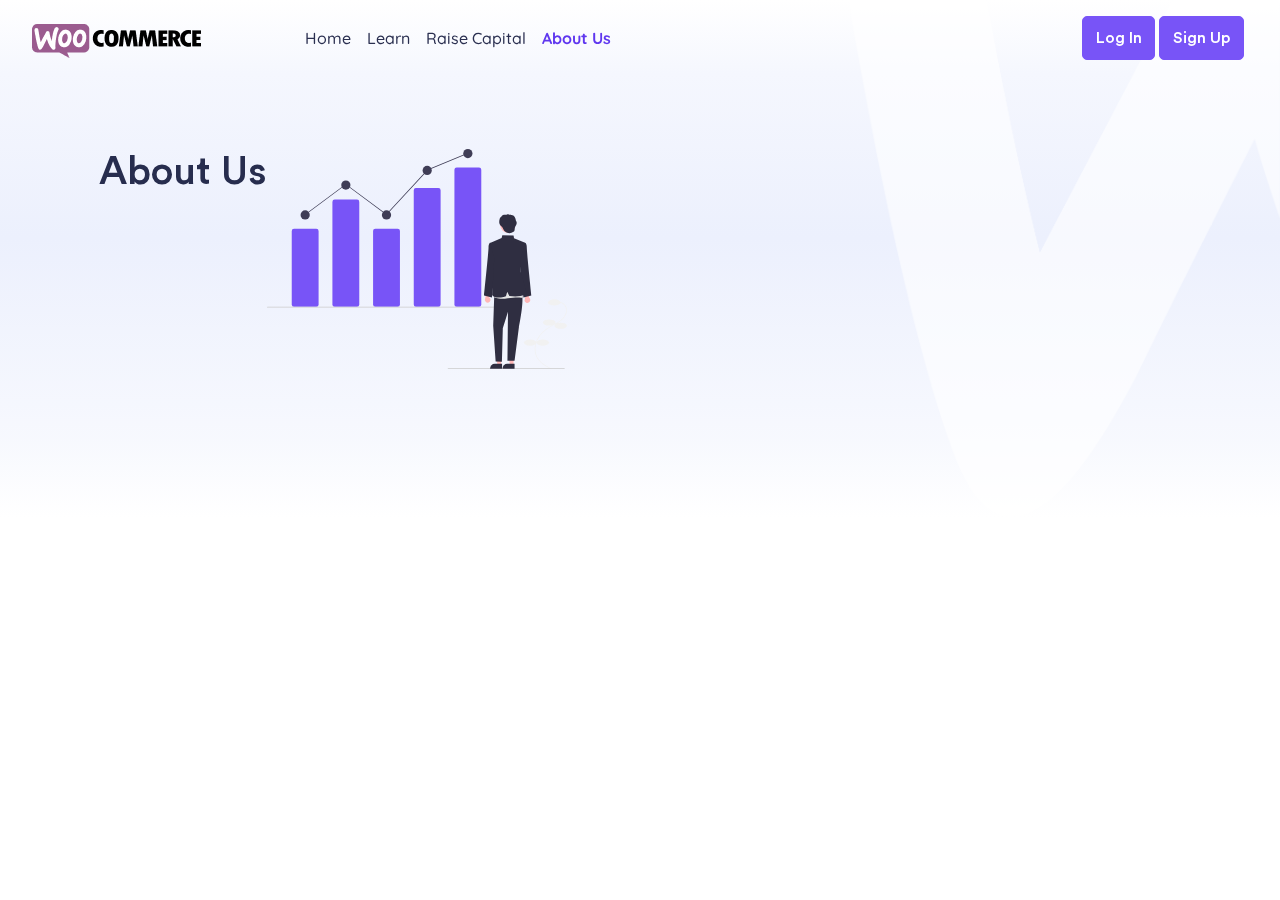
==== public/about.html @ 30e161a2 "m" ====
<!DOCTYPE html>
<html lang="en">
<head>
    <meta charset="UTF-8">
    <meta name="viewport" content="width=device-width, initial-scale=1.0">
    <title>About Us</title>
    <head>
        <meta charset="utf-8">
        <link rel="stylesheet" href="style.css">
        <meta http-equiv="X-UA-Compatible" content="IE=edge">
        <meta name="viewport" content="width=device-width, initial-scale=1">
        <title>Seedfundr</title>
        <link rel="apple-touch-icon" sizes="180x180" href="assets/img/favicons/apple-touch-icon.png">
        <link rel="icon" type="image/png" sizes="32x32" href="assets/img/favicons/favicon-32x32.png">
        <link rel="icon" type="image/png" sizes="16x16" href="assets/img/favicons/favicon-16x16.png">
        <link rel="shortcut icon" type="image/x-icon" href="assets/img/favicons/favicon.ico">
        <link rel="manifest" href="assets/img/favicons/manifest.json">
        <meta name="msapplication-TileImage" content="assets/img/favicons/mstile-150x150.png">
        <meta name="theme-color" content="#ffffff">
        <link href="assets/css/theme.css" rel="stylesheet" />
    
    
        <style>
            @import url('https://fonts.googleapis.com/css2?family=Quicksand&display=swap');
    
            * {
                font-family: Quicksand;
            }
        </style>
    
    </head>
</head>
<body>
    <main class="main" id="top">
        <nav class="navbar navbar-expand-lg navbar-light fixed-top py-3" data-navbar-on-scroll="data-navbar-on-scroll">
            <div class="container-fluid"><a class="navbar-brand" href="#"><img src="assets/img/icons/logo.png" alt=""
                        width="169" /></a>
                <button class="navbar-toggler collapsed" type="button" data-bs-toggle="collapse"
                    data-bs-target="#navbarSupportedContent" aria-controls="navbarSupportedContent" aria-expanded="false"
                    aria-label="Toggle navigation"><span class="navbar-toggler-icon"></span></button>
                <div class="collapse navbar-collapse" id="navbarSupportedContent">
                    <ul class="navbar-nav me-auto ms-lg-4 ms-xl-7 border-bottom border-lg-bottom-0 pt-2 pt-lg-0">
                        <li class="nav-item"><a class="nav-link fw-medium " aria-current="page" href="index.html">Home</a>
                        </li>
                        <li class="nav-item"><a class="nav-link fw-medium" href="#">Learn</a></li>
                        <li class="nav-item"><a class="nav-link fw-medium" href="#">Raise Capital</a></li>
                        <li class="nav-item"><a class="nav-link fw-medium active " href="about.html"><b>About Us</b></a></li>
                    </ul>
                    <form class="d-flex py-3 py-lg-0"><a class="btn btn-info order-0 me-1" href="#" role="button">Log
                            In</a><a class="btn btn-info order-0 me-1" href="#" role="button">Sign Up</a>
    
                    </form>
                </div>
            </div>
        </nav>

        <section class="bg-light-gradient">
            <div class="bg-holder"
                style="background-image:url(assets/img/illustrations/hero-bg.png);background-position:top right;background-size:contain;">
            </div>
            <div class="container p-4">
                <div class="d-flex justify-space-between">
                        <h1>About Us</h1>
                        
                        <img src="assets/img/gallery/undraw_investing_re_bov7.svg" class="img-fluid" style="max-width: 300px;" alt="">
                </div>
            </div>

        </section>


        </main>

        
    
</body>
</html>
---- public/assets/css/theme.css ----
/* -------------------------------------------------------------------------- */
/*                                 Theme                                      */
/* -------------------------------------------------------------------------- */
/* prettier-ignore */
/* -------------------------------------------------------------------------- */
/*                                  Utilities                                 */
/* -------------------------------------------------------------------------- */
/*-----------------------------------------------
|   Bootstrap Styles
-----------------------------------------------*/
/*!
 * Bootstrap v5.0.0-alpha1 (https://getbootstrap.com/)
 * Copyright 2011-2020 The Bootstrap Authors
 * Copyright 2011-2020 Twitter, Inc.
 * Licensed under MIT (https://github.com/twbs/bootstrap/blob/main/LICENSE)
 */
:root {
  --bs-blue: #5F37EF;
  --bs-indigo: #727cf5;
  --bs-purple: #7854F7;
  --bs-pink: #F5387B;
  --bs-red: #EF4358;
  --bs-orange: #F56538;
  --bs-yellow: #FFBA49;
  --bs-green: #70C217;
  --bs-teal: #299EF3;
  --bs-cyan: #38B0F5;
  --bs-white: #fff;
  --bs-gray: #4d5469;
  --bs-gray-dark: #4d5969;
  --bs-primary: #5F37EF;
  --bs-secondary: #299EF3;
  --bs-success: #70C217;
  --bs-info: #7854F7;
  --bs-warning: #FFBA49;
  --bs-danger: #EF4358;
  --bs-light: #f9fafd;
  --bs-dark: #0b1727;
  --bs-font-sans-serif: "Circular Std", "Poppins", -apple-system, BlinkMacSystemFont, "Segoe UI", "Helvetica Neue", Arial, sans-serif, "Apple Color Emoji", "Segoe UI Emoji", "Segoe UI Symbol";
  --bs-font-monospace: "SFMono-Regular", Menlo, Monaco, Consolas, "Liberation Mono", "Courier New", monospace;
  --bs-gradient: linear-gradient(180deg, rgba(255, 255, 255, 0.15), rgba(255, 255, 255, 0));
}

*,
*::before,
*::after {
  -webkit-box-sizing: border-box;
  box-sizing: border-box;
}

@media (prefers-reduced-motion: no-preference) {
  :root {
    scroll-behavior: smooth;
  }
}

body {
  margin: 0;
  font-family: "Circular Std", -apple-system, BlinkMacSystemFont, "Segoe UI", "Helvetica Neue", Arial, sans-serif, "Apple Color Emoji", "Segoe UI Emoji", "Segoe UI Symbol";
  font-size: 1rem;
  font-weight: 400;
  line-height: 1.5;
  color: #94A2B3;
  background-color: #fff;
  -webkit-text-size-adjust: 100%;
  -webkit-tap-highlight-color: rgba(0, 0, 0, 0);
}

[tabindex="-1"]:focus:not(:focus-visible) {
  outline: 0 !important;
}

hr {
  margin: 1rem 0;
  color: #bec3d0;
  background-color: currentColor;
  border: 0;
  opacity: 1;
}

hr:not([size]) {
  height: 1px;
}

h1, .h1, h2, .h2, h3, .h3, h4, .h4, h5, .h5, h6, .h6 {
  margin-top: 0;
  margin-bottom: 0.5rem;
  font-family: "Circular Std", "Poppins", -apple-system, BlinkMacSystemFont, "Segoe UI", "Helvetica Neue", Arial, sans-serif, "Apple Color Emoji", "Segoe UI Emoji", "Segoe UI Symbol";
  font-weight: 500;
  line-height: 1.2;
  color: #272D4E;
}

h1, .h1 {
  font-size: calc(1.37383rem + 1.48598vw);
}

@media (min-width: 1200px) {
  h1, .h1 {
    font-size: 2.48832rem;
  }
}

h2, .h2 {
  font-size: calc(1.33236rem + 0.98832vw);
}

@media (min-width: 1200px) {
  h2, .h2 {
    font-size: 2.0736rem;
  }
}

h3, .h3 {
  font-size: calc(1.2978rem + 0.5736vw);
}

@media (min-width: 1200px) {
  h3, .h3 {
    font-size: 1.728rem;
  }
}

h4, .h4 {
  font-size: calc(1.269rem + 0.228vw);
}

@media (min-width: 1200px) {
  h4, .h4 {
    font-size: 1.44rem;
  }
}

h5, .h5 {
  font-size: 1.2rem;
}

h6, .h6 {
  font-size: 0.83333rem;
}

p {
  margin-top: 0;
  margin-bottom: 1rem;
}

abbr[title],
abbr[data-bs-original-title] {
  text-decoration: underline;
  -webkit-text-decoration: underline dotted;
  text-decoration: underline dotted;
  cursor: help;
  -webkit-text-decoration-skip-ink: none;
  text-decoration-skip-ink: none;
}

address {
  margin-bottom: 1rem;
  font-style: normal;
  line-height: inherit;
}

ol,
ul {
  padding-left: 2rem;
}

ol,
ul,
dl {
  margin-top: 0;
  margin-bottom: 1rem;
}

ol ol,
ul ul,
ol ul,
ul ol {
  margin-bottom: 0;
}

dt {
  font-weight: 700;
}

dd {
  margin-bottom: .5rem;
  margin-left: 0;
}

blockquote {
  margin: 0 0 1rem;
}

b,
strong {
  font-weight: 800;
}

small, .small {
  font-size: 75%;
}

mark, .mark {
  padding: 0.2em;
  background-color: #fcf8e3;
}

sub,
sup {
  position: relative;
  font-size: 0.75em;
  line-height: 0;
  vertical-align: baseline;
}

sub {
  bottom: -.25em;
}

sup {
  top: -.5em;
}

a {
  color: #299EF3;
  text-decoration: none;
}

a:hover {
  color: #217ec2;
  text-decoration: underline;
}

a:not([href]):not([class]), a:not([href]):not([class]):hover {
  color: inherit;
  text-decoration: none;
}

pre,
code,
kbd,
samp {
  font-family: var(--bs-font-monospace);
  font-size: 1em;
  direction: ltr /* rtl:ignore */;
  unicode-bidi: bidi-override;
}

pre {
  display: block;
  margin-top: 0;
  margin-bottom: 1rem;
  overflow: auto;
  font-size: 75%;
}

pre code {
  font-size: inherit;
  color: inherit;
  word-break: normal;
}

code {
  font-size: 75%;
  color: #F5387B;
  word-wrap: break-word;
}

a > code {
  color: inherit;
}

kbd {
  padding: 0.2rem 0.4rem;
  font-size: 75%;
  color: #fff;
  background-color: #4F5665;
  border-radius: 0.2rem;
}

kbd kbd {
  padding: 0;
  font-size: 1em;
  font-weight: 700;
}

figure {
  margin: 0 0 1rem;
}

img,
svg {
  vertical-align: middle;
}

table {
  caption-side: bottom;
  border-collapse: collapse;
}

caption {
  padding-top: 0.5rem;
  padding-bottom: 0.5rem;
  color: #6f7995;
  text-align: left;
}

th {
  text-align: inherit;
  text-align: -webkit-match-parent;
}

thead,
tbody,
tfoot,
tr,
td,
th {
  border-color: inherit;
  border-style: solid;
  border-width: 0;
}

label {
  display: inline-block;
}

button {
  border-radius: 0;
}

button:focus:not(:focus-visible) {
  outline: 0;
}

input,
button,
select,
optgroup,
textarea {
  margin: 0;
  font-family: inherit;
  font-size: inherit;
  line-height: inherit;
}

button,
select {
  text-transform: none;
}

[role="button"] {
  cursor: pointer;
}

select {
  word-wrap: normal;
}

[list]::-webkit-calendar-picker-indicator {
  display: none;
}

button,
[type="button"],
[type="reset"],
[type="submit"] {
  -webkit-appearance: button;
}

button:not(:disabled),
[type="button"]:not(:disabled),
[type="reset"]:not(:disabled),
[type="submit"]:not(:disabled) {
  cursor: pointer;
}

::-moz-focus-inner {
  padding: 0;
  border-style: none;
}

textarea {
  resize: vertical;
}

fieldset {
  min-width: 0;
  padding: 0;
  margin: 0;
  border: 0;
}

legend {
  float: left;
  width: 100%;
  padding: 0;
  margin-bottom: 0.5rem;
  font-size: calc(1.275rem + 0.3vw);
  line-height: inherit;
}

@media (min-width: 1200px) {
  legend {
    font-size: 1.5rem;
  }
}

legend + * {
  clear: left;
}

::-webkit-datetime-edit-fields-wrapper,
::-webkit-datetime-edit-text,
::-webkit-datetime-edit-minute,
::-webkit-datetime-edit-hour-field,
::-webkit-datetime-edit-day-field,
::-webkit-datetime-edit-month-field,
::-webkit-datetime-edit-year-field {
  padding: 0;
}

::-webkit-inner-spin-button {
  height: auto;
}

[type="search"] {
  outline-offset: -2px;
  -webkit-appearance: textfield;
}

/* rtl:raw:
[type="tel"],
[type="url"],
[type="email"],
[type="number"] {
  direction: ltr;
}
*/
::-webkit-search-decoration {
  -webkit-appearance: none;
}

::-webkit-color-swatch-wrapper {
  padding: 0;
}

::file-selector-button {
  font: inherit;
}

::-webkit-file-upload-button {
  font: inherit;
  -webkit-appearance: button;
}

output {
  display: inline-block;
}

iframe {
  border: 0;
}

summary {
  display: list-item;
  cursor: pointer;
}

progress {
  vertical-align: baseline;
}

[hidden] {
  display: none !important;
}

.lead {
  font-size: 1.2rem;
  font-weight: 400;
}

.display-1 {
  font-size: calc(1.55498rem + 3.65978vw);
  font-weight: 900;
  line-height: 1;
}

@media (min-width: 1200px) {
  .display-1 {
    font-size: 4.29982rem;
  }
}

.display-2 {
  font-size: calc(1.48332rem + 2.79982vw);
  font-weight: 900;
  line-height: 1;
}

@media (min-width: 1200px) {
  .display-2 {
    font-size: 3.58318rem;
  }
}

.display-3 {
  font-size: calc(1.4236rem + 2.08318vw);
  font-weight: 900;
  line-height: 1;
}

@media (min-width: 1200px) {
  .display-3 {
    font-size: 2.98598rem;
  }
}

.display-4 {
  font-size: calc(1.37383rem + 1.48598vw);
  font-weight: 900;
  line-height: 1;
}

@media (min-width: 1200px) {
  .display-4 {
    font-size: 2.48832rem;
  }
}

.display-5 {
  font-size: calc(1.33236rem + 0.98832vw);
  font-weight: 900;
  line-height: 1;
}

@media (min-width: 1200px) {
  .display-5 {
    font-size: 2.0736rem;
  }
}

.display-6 {
  font-size: calc(1.2978rem + 0.5736vw);
  font-weight: 900;
  line-height: 1;
}

@media (min-width: 1200px) {
  .display-6 {
    font-size: 1.728rem;
  }
}

.list-unstyled {
  padding-left: 0;
  list-style: none;
}

.list-inline {
  padding-left: 0;
  list-style: none;
}

.list-inline-item {
  display: inline-block;
}

.list-inline-item:not(:last-child) {
  margin-right: 0.5rem;
}

.initialism {
  font-size: 75%;
  text-transform: uppercase;
}

.blockquote {
  margin-bottom: 1rem;
  font-size: 1.2rem;
}

.blockquote > :last-child {
  margin-bottom: 0;
}

.blockquote-footer {
  margin-top: -1rem;
  margin-bottom: 1rem;
  font-size: 75%;
  color: #4d5469;
}

.blockquote-footer::before {
  content: "\2014\00A0";
}

.img-fluid {
  max-width: 100%;
  height: auto;
}

.img-thumbnail {
  padding: 0.25rem;
  background-color: #fff;
  border: 1px solid #bec3d0;
  border-radius: 0.25rem;
  max-width: 100%;
  height: auto;
}

.figure {
  display: inline-block;
}

.figure-img {
  margin-bottom: 0.5rem;
  line-height: 1;
}

.figure-caption {
  font-size: 75%;
  color: #4d5469;
}

.container,
.container-fluid,
.container-sm,
.container-md,
.container-lg,
.container-xl,
.container-xxl {
  width: 100%;
  padding-right: var(--bs-gutter-x, 1rem);
  padding-left: var(--bs-gutter-x, 1rem);
  margin-right: auto;
  margin-left: auto;
}

@media (min-width: 576px) {
  .container, .container-sm {
    max-width: 540px;
  }
}

@media (min-width: 768px) {
  .container, .container-sm, .container-md {
    max-width: 720px;
  }
}

@media (min-width: 992px) {
  .container, .container-sm, .container-md, .container-lg {
    max-width: 960px;
  }
}

@media (min-width: 1200px) {
  .container, .container-sm, .container-md, .container-lg, .container-xl {
    max-width: 1140px;
  }
}

@media (min-width: 1540px) {
  .container, .container-sm, .container-md, .container-lg, .container-xl, .container-xxl {
    max-width: 1480px;
  }
}

.row {
  --bs-gutter-x: 2rem;
  --bs-gutter-y: 0;
  display: -webkit-box;
  display: -ms-flexbox;
  display: flex;
  -ms-flex-wrap: wrap;
  flex-wrap: wrap;
  margin-top: calc(var(--bs-gutter-y) * -1);
  margin-right: calc(var(--bs-gutter-x) / -2);
  margin-left: calc(var(--bs-gutter-x) / -2);
}

.row > * {
  -ms-flex-negative: 0;
  flex-shrink: 0;
  width: 100%;
  max-width: 100%;
  padding-right: calc(var(--bs-gutter-x) / 2);
  padding-left: calc(var(--bs-gutter-x) / 2);
  margin-top: var(--bs-gutter-y);
}

.col {
  -webkit-box-flex: 1;
  -ms-flex: 1 0 0%;
  flex: 1 0 0%;
}

.row-cols-auto > * {
  -webkit-box-flex: 0;
  -ms-flex: 0 0 auto;
  flex: 0 0 auto;
  width: auto;
}

.row-cols-1 > * {
  -webkit-box-flex: 0;
  -ms-flex: 0 0 auto;
  flex: 0 0 auto;
  width: 100%;
}

.row-cols-2 > * {
  -webkit-box-flex: 0;
  -ms-flex: 0 0 auto;
  flex: 0 0 auto;
  width: 50%;
}

.row-cols-3 > * {
  -webkit-box-flex: 0;
  -ms-flex: 0 0 auto;
  flex: 0 0 auto;
  width: 33.33333%;
}

.row-cols-4 > * {
  -webkit-box-flex: 0;
  -ms-flex: 0 0 auto;
  flex: 0 0 auto;
  width: 25%;
}

.row-cols-5 > * {
  -webkit-box-flex: 0;
  -ms-flex: 0 0 auto;
  flex: 0 0 auto;
  width: 20%;
}

.row-cols-6 > * {
  -webkit-box-flex: 0;
  -ms-flex: 0 0 auto;
  flex: 0 0 auto;
  width: 16.66667%;
}

.col-auto {
  -webkit-box-flex: 0;
  -ms-flex: 0 0 auto;
  flex: 0 0 auto;
  width: auto;
}

.col-1 {
  -webkit-box-flex: 0;
  -ms-flex: 0 0 auto;
  flex: 0 0 auto;
  width: 8.33333%;
}

.col-2 {
  -webkit-box-flex: 0;
  -ms-flex: 0 0 auto;
  flex: 0 0 auto;
  width: 16.66667%;
}

.col-3 {
  -webkit-box-flex: 0;
  -ms-flex: 0 0 auto;
  flex: 0 0 auto;
  width: 25%;
}

.col-4 {
  -webkit-box-flex: 0;
  -ms-flex: 0 0 auto;
  flex: 0 0 auto;
  width: 33.33333%;
}

.col-5 {
  -webkit-box-flex: 0;
  -ms-flex: 0 0 auto;
  flex: 0 0 auto;
  width: 41.66667%;
}

.col-6 {
  -webkit-box-flex: 0;
  -ms-flex: 0 0 auto;
  flex: 0 0 auto;
  width: 50%;
}

.col-7 {
  -webkit-box-flex: 0;
  -ms-flex: 0 0 auto;
  flex: 0 0 auto;
  width: 58.33333%;
}

.col-8 {
  -webkit-box-flex: 0;
  -ms-flex: 0 0 auto;
  flex: 0 0 auto;
  width: 66.66667%;
}

.col-9 {
  -webkit-box-flex: 0;
  -ms-flex: 0 0 auto;
  flex: 0 0 auto;
  width: 75%;
}

.col-10 {
  -webkit-box-flex: 0;
  -ms-flex: 0 0 auto;
  flex: 0 0 auto;
  width: 83.33333%;
}

.col-11 {
  -webkit-box-flex: 0;
  -ms-flex: 0 0 auto;
  flex: 0 0 auto;
  width: 91.66667%;
}

.col-12 {
  -webkit-box-flex: 0;
  -ms-flex: 0 0 auto;
  flex: 0 0 auto;
  width: 100%;
}

.offset-1 {
  margin-left: 8.33333%;
}

.offset-2 {
  margin-left: 16.66667%;
}

.offset-3 {
  margin-left: 25%;
}

.offset-4 {
  margin-left: 33.33333%;
}

.offset-5 {
  margin-left: 41.66667%;
}

.offset-6 {
  margin-left: 50%;
}

.offset-7 {
  margin-left: 58.33333%;
}

.offset-8 {
  margin-left: 66.66667%;
}

.offset-9 {
  margin-left: 75%;
}

.offset-10 {
  margin-left: 83.33333%;
}

.offset-11 {
  margin-left: 91.66667%;
}

.g-0,
.gx-0 {
  --bs-gutter-x: 0;
}

.g-0,
.gy-0 {
  --bs-gutter-y: 0;
}

.g-1,
.gx-1 {
  --bs-gutter-x: 0.25rem;
}

.g-1,
.gy-1 {
  --bs-gutter-y: 0.25rem;
}

.g-2,
.gx-2 {
  --bs-gutter-x: 0.5rem;
}

.g-2,
.gy-2 {
  --bs-gutter-y: 0.5rem;
}

.g-3,
.gx-3 {
  --bs-gutter-x: 1rem;
}

.g-3,
.gy-3 {
  --bs-gutter-y: 1rem;
}

.g-4,
.gx-4 {
  --bs-gutter-x: 1.8rem;
}

.g-4,
.gy-4 {
  --bs-gutter-y: 1.8rem;
}

.g-5,
.gx-5 {
  --bs-gutter-x: 3rem;
}

.g-5,
.gy-5 {
  --bs-gutter-y: 3rem;
}

.g-6,
.gx-6 {
  --bs-gutter-x: 4rem;
}

.g-6,
.gy-6 {
  --bs-gutter-y: 4rem;
}

.g-7,
.gx-7 {
  --bs-gutter-x: 5rem;
}

.g-7,
.gy-7 {
  --bs-gutter-y: 5rem;
}

.g-8,
.gx-8 {
  --bs-gutter-x: 7.5rem;
}

.g-8,
.gy-8 {
  --bs-gutter-y: 7.5rem;
}

.g-9,
.gx-9 {
  --bs-gutter-x: 10rem;
}

.g-9,
.gy-9 {
  --bs-gutter-y: 10rem;
}

.g-10,
.gx-10 {
  --bs-gutter-x: 12.5rem;
}

.g-10,
.gy-10 {
  --bs-gutter-y: 12.5rem;
}

.g-11,
.gx-11 {
  --bs-gutter-x: 15rem;
}

.g-11,
.gy-11 {
  --bs-gutter-y: 15rem;
}

@media (min-width: 576px) {
  .col-sm {
    -webkit-box-flex: 1;
    -ms-flex: 1 0 0%;
    flex: 1 0 0%;
  }
  .row-cols-sm-auto > * {
    -webkit-box-flex: 0;
    -ms-flex: 0 0 auto;
    flex: 0 0 auto;
    width: auto;
  }
  .row-cols-sm-1 > * {
    -webkit-box-flex: 0;
    -ms-flex: 0 0 auto;
    flex: 0 0 auto;
    width: 100%;
  }
  .row-cols-sm-2 > * {
    -webkit-box-flex: 0;
    -ms-flex: 0 0 auto;
    flex: 0 0 auto;
    width: 50%;
  }
  .row-cols-sm-3 > * {
    -webkit-box-flex: 0;
    -ms-flex: 0 0 auto;
    flex: 0 0 auto;
    width: 33.33333%;
  }
  .row-cols-sm-4 > * {
    -webkit-box-flex: 0;
    -ms-flex: 0 0 auto;
    flex: 0 0 auto;
    width: 25%;
  }
  .row-cols-sm-5 > * {
    -webkit-box-flex: 0;
    -ms-flex: 0 0 auto;
    flex: 0 0 auto;
    width: 20%;
  }
  .row-cols-sm-6 > * {
    -webkit-box-flex: 0;
    -ms-flex: 0 0 auto;
    flex: 0 0 auto;
    width: 16.66667%;
  }
  .col-sm-auto {
    -webkit-box-flex: 0;
    -ms-flex: 0 0 auto;
    flex: 0 0 auto;
    width: auto;
  }
  .col-sm-1 {
    -webkit-box-flex: 0;
    -ms-flex: 0 0 auto;
    flex: 0 0 auto;
    width: 8.33333%;
  }
  .col-sm-2 {
    -webkit-box-flex: 0;
    -ms-flex: 0 0 auto;
    flex: 0 0 auto;
    width: 16.66667%;
  }
  .col-sm-3 {
    -webkit-box-flex: 0;
    -ms-flex: 0 0 auto;
    flex: 0 0 auto;
    width: 25%;
  }
  .col-sm-4 {
    -webkit-box-flex: 0;
    -ms-flex: 0 0 auto;
    flex: 0 0 auto;
    width: 33.33333%;
  }
  .col-sm-5 {
    -webkit-box-flex: 0;
    -ms-flex: 0 0 auto;
    flex: 0 0 auto;
    width: 41.66667%;
  }
  .col-sm-6 {
    -webkit-box-flex: 0;
    -ms-flex: 0 0 auto;
    flex: 0 0 auto;
    width: 50%;
  }
  .col-sm-7 {
    -webkit-box-flex: 0;
    -ms-flex: 0 0 auto;
    flex: 0 0 auto;
    width: 58.33333%;
  }
  .col-sm-8 {
    -webkit-box-flex: 0;
    -ms-flex: 0 0 auto;
    flex: 0 0 auto;
    width: 66.66667%;
  }
  .col-sm-9 {
    -webkit-box-flex: 0;
    -ms-flex: 0 0 auto;
    flex: 0 0 auto;
    width: 75%;
  }
  .col-sm-10 {
    -webkit-box-flex: 0;
    -ms-flex: 0 0 auto;
    flex: 0 0 auto;
    width: 83.33333%;
  }
  .col-sm-11 {
    -webkit-box-flex: 0;
    -ms-flex: 0 0 auto;
    flex: 0 0 auto;
    width: 91.66667%;
  }
  .col-sm-12 {
    -webkit-box-flex: 0;
    -ms-flex: 0 0 auto;
    flex: 0 0 auto;
    width: 100%;
  }
  .offset-sm-0 {
    margin-left: 0;
  }
  .offset-sm-1 {
    margin-left: 8.33333%;
  }
  .offset-sm-2 {
    margin-left: 16.66667%;
  }
  .offset-sm-3 {
    margin-left: 25%;
  }
  .offset-sm-4 {
    margin-left: 33.33333%;
  }
  .offset-sm-5 {
    margin-left: 41.66667%;
  }
  .offset-sm-6 {
    margin-left: 50%;
  }
  .offset-sm-7 {
    margin-left: 58.33333%;
  }
  .offset-sm-8 {
    margin-left: 66.66667%;
  }
  .offset-sm-9 {
    margin-left: 75%;
  }
  .offset-sm-10 {
    margin-left: 83.33333%;
  }
  .offset-sm-11 {
    margin-left: 91.66667%;
  }
  .g-sm-0,
  .gx-sm-0 {
    --bs-gutter-x: 0;
  }
  .g-sm-0,
  .gy-sm-0 {
    --bs-gutter-y: 0;
  }
  .g-sm-1,
  .gx-sm-1 {
    --bs-gutter-x: 0.25rem;
  }
  .g-sm-1,
  .gy-sm-1 {
    --bs-gutter-y: 0.25rem;
  }
  .g-sm-2,
  .gx-sm-2 {
    --bs-gutter-x: 0.5rem;
  }
  .g-sm-2,
  .gy-sm-2 {
    --bs-gutter-y: 0.5rem;
  }
  .g-sm-3,
  .gx-sm-3 {
    --bs-gutter-x: 1rem;
  }
  .g-sm-3,
  .gy-sm-3 {
    --bs-gutter-y: 1rem;
  }
  .g-sm-4,
  .gx-sm-4 {
    --bs-gutter-x: 1.8rem;
  }
  .g-sm-4,
  .gy-sm-4 {
    --bs-gutter-y: 1.8rem;
  }
  .g-sm-5,
  .gx-sm-5 {
    --bs-gutter-x: 3rem;
  }
  .g-sm-5,
  .gy-sm-5 {
    --bs-gutter-y: 3rem;
  }
  .g-sm-6,
  .gx-sm-6 {
    --bs-gutter-x: 4rem;
  }
  .g-sm-6,
  .gy-sm-6 {
    --bs-gutter-y: 4rem;
  }
  .g-sm-7,
  .gx-sm-7 {
    --bs-gutter-x: 5rem;
  }
  .g-sm-7,
  .gy-sm-7 {
    --bs-gutter-y: 5rem;
  }
  .g-sm-8,
  .gx-sm-8 {
    --bs-gutter-x: 7.5rem;
  }
  .g-sm-8,
  .gy-sm-8 {
    --bs-gutter-y: 7.5rem;
  }
  .g-sm-9,
  .gx-sm-9 {
    --bs-gutter-x: 10rem;
  }
  .g-sm-9,
  .gy-sm-9 {
    --bs-gutter-y: 10rem;
  }
  .g-sm-10,
  .gx-sm-10 {
    --bs-gutter-x: 12.5rem;
  }
  .g-sm-10,
  .gy-sm-10 {
    --bs-gutter-y: 12.5rem;
  }
  .g-sm-11,
  .gx-sm-11 {
    --bs-gutter-x: 15rem;
  }
  .g-sm-11,
  .gy-sm-11 {
    --bs-gutter-y: 15rem;
  }
}

@media (min-width: 768px) {
  .col-md {
    -webkit-box-flex: 1;
    -ms-flex: 1 0 0%;
    flex: 1 0 0%;
  }
  .row-cols-md-auto > * {
    -webkit-box-flex: 0;
    -ms-flex: 0 0 auto;
    flex: 0 0 auto;
    width: auto;
  }
  .row-cols-md-1 > * {
    -webkit-box-flex: 0;
    -ms-flex: 0 0 auto;
    flex: 0 0 auto;
    width: 100%;
  }
  .row-cols-md-2 > * {
    -webkit-box-flex: 0;
    -ms-flex: 0 0 auto;
    flex: 0 0 auto;
    width: 50%;
  }
  .row-cols-md-3 > * {
    -webkit-box-flex: 0;
    -ms-flex: 0 0 auto;
    flex: 0 0 auto;
    width: 33.33333%;
  }
  .row-cols-md-4 > * {
    -webkit-box-flex: 0;
    -ms-flex: 0 0 auto;
    flex: 0 0 auto;
    width: 25%;
  }
  .row-cols-md-5 > * {
    -webkit-box-flex: 0;
    -ms-flex: 0 0 auto;
    flex: 0 0 auto;
    width: 20%;
  }
  .row-cols-md-6 > * {
    -webkit-box-flex: 0;
    -ms-flex: 0 0 auto;
    flex: 0 0 auto;
    width: 16.66667%;
  }
  .col-md-auto {
    -webkit-box-flex: 0;
    -ms-flex: 0 0 auto;
    flex: 0 0 auto;
    width: auto;
  }
  .col-md-1 {
    -webkit-box-flex: 0;
    -ms-flex: 0 0 auto;
    flex: 0 0 auto;
    width: 8.33333%;
  }
  .col-md-2 {
    -webkit-box-flex: 0;
    -ms-flex: 0 0 auto;
    flex: 0 0 auto;
    width: 16.66667%;
  }
  .col-md-3 {
    -webkit-box-flex: 0;
    -ms-flex: 0 0 auto;
    flex: 0 0 auto;
    width: 25%;
  }
  .col-md-4 {
    -webkit-box-flex: 0;
    -ms-flex: 0 0 auto;
    flex: 0 0 auto;
    width: 33.33333%;
  }
  .col-md-5 {
    -webkit-box-flex: 0;
    -ms-flex: 0 0 auto;
    flex: 0 0 auto;
    width: 41.66667%;
  }
  .col-md-6 {
    -webkit-box-flex: 0;
    -ms-flex: 0 0 auto;
    flex: 0 0 auto;
    width: 50%;
  }
  .col-md-7 {
    -webkit-box-flex: 0;
    -ms-flex: 0 0 auto;
    flex: 0 0 auto;
    width: 58.33333%;
  }
  .col-md-8 {
    -webkit-box-flex: 0;
    -ms-flex: 0 0 auto;
    flex: 0 0 auto;
    width: 66.66667%;
  }
  .col-md-9 {
    -webkit-box-flex: 0;
    -ms-flex: 0 0 auto;
    flex: 0 0 auto;
    width: 75%;
  }
  .col-md-10 {
    -webkit-box-flex: 0;
    -ms-flex: 0 0 auto;
    flex: 0 0 auto;
    width: 83.33333%;
  }
  .col-md-11 {
    -webkit-box-flex: 0;
    -ms-flex: 0 0 auto;
    flex: 0 0 auto;
    width: 91.66667%;
  }
  .col-md-12 {
    -webkit-box-flex: 0;
    -ms-flex: 0 0 auto;
    flex: 0 0 auto;
    width: 100%;
  }
  .offset-md-0 {
    margin-left: 0;
  }
  .offset-md-1 {
    margin-left: 8.33333%;
  }
  .offset-md-2 {
    margin-left: 16.66667%;
  }
  .offset-md-3 {
    margin-left: 25%;
  }
  .offset-md-4 {
    margin-left: 33.33333%;
  }
  .offset-md-5 {
    margin-left: 41.66667%;
  }
  .offset-md-6 {
    margin-left: 50%;
  }
  .offset-md-7 {
    margin-left: 58.33333%;
  }
  .offset-md-8 {
    margin-left: 66.66667%;
  }
  .offset-md-9 {
    margin-left: 75%;
  }
  .offset-md-10 {
    margin-left: 83.33333%;
  }
  .offset-md-11 {
    margin-left: 91.66667%;
  }
  .g-md-0,
  .gx-md-0 {
    --bs-gutter-x: 0;
  }
  .g-md-0,
  .gy-md-0 {
    --bs-gutter-y: 0;
  }
  .g-md-1,
  .gx-md-1 {
    --bs-gutter-x: 0.25rem;
  }
  .g-md-1,
  .gy-md-1 {
    --bs-gutter-y: 0.25rem;
  }
  .g-md-2,
  .gx-md-2 {
    --bs-gutter-x: 0.5rem;
  }
  .g-md-2,
  .gy-md-2 {
    --bs-gutter-y: 0.5rem;
  }
  .g-md-3,
  .gx-md-3 {
    --bs-gutter-x: 1rem;
  }
  .g-md-3,
  .gy-md-3 {
    --bs-gutter-y: 1rem;
  }
  .g-md-4,
  .gx-md-4 {
    --bs-gutter-x: 1.8rem;
  }
  .g-md-4,
  .gy-md-4 {
    --bs-gutter-y: 1.8rem;
  }
  .g-md-5,
  .gx-md-5 {
    --bs-gutter-x: 3rem;
  }
  .g-md-5,
  .gy-md-5 {
    --bs-gutter-y: 3rem;
  }
  .g-md-6,
  .gx-md-6 {
    --bs-gutter-x: 4rem;
  }
  .g-md-6,
  .gy-md-6 {
    --bs-gutter-y: 4rem;
  }
  .g-md-7,
  .gx-md-7 {
    --bs-gutter-x: 5rem;
  }
  .g-md-7,
  .gy-md-7 {
    --bs-gutter-y: 5rem;
  }
  .g-md-8,
  .gx-md-8 {
    --bs-gutter-x: 7.5rem;
  }
  .g-md-8,
  .gy-md-8 {
    --bs-gutter-y: 7.5rem;
  }
  .g-md-9,
  .gx-md-9 {
    --bs-gutter-x: 10rem;
  }
  .g-md-9,
  .gy-md-9 {
    --bs-gutter-y: 10rem;
  }
  .g-md-10,
  .gx-md-10 {
    --bs-gutter-x: 12.5rem;
  }
  .g-md-10,
  .gy-md-10 {
    --bs-gutter-y: 12.5rem;
  }
  .g-md-11,
  .gx-md-11 {
    --bs-gutter-x: 15rem;
  }
  .g-md-11,
  .gy-md-11 {
    --bs-gutter-y: 15rem;
  }
}

@media (min-width: 992px) {
  .col-lg {
    -webkit-box-flex: 1;
    -ms-flex: 1 0 0%;
    flex: 1 0 0%;
  }
  .row-cols-lg-auto > * {
    -webkit-box-flex: 0;
    -ms-flex: 0 0 auto;
    flex: 0 0 auto;
    width: auto;
  }
  .row-cols-lg-1 > * {
    -webkit-box-flex: 0;
    -ms-flex: 0 0 auto;
    flex: 0 0 auto;
    width: 100%;
  }
  .row-cols-lg-2 > * {
    -webkit-box-flex: 0;
    -ms-flex: 0 0 auto;
    flex: 0 0 auto;
    width: 50%;
  }
  .row-cols-lg-3 > * {
    -webkit-box-flex: 0;
    -ms-flex: 0 0 auto;
    flex: 0 0 auto;
    width: 33.33333%;
  }
  .row-cols-lg-4 > * {
    -webkit-box-flex: 0;
    -ms-flex: 0 0 auto;
    flex: 0 0 auto;
    width: 25%;
  }
  .row-cols-lg-5 > * {
    -webkit-box-flex: 0;
    -ms-flex: 0 0 auto;
    flex: 0 0 auto;
    width: 20%;
  }
  .row-cols-lg-6 > * {
    -webkit-box-flex: 0;
    -ms-flex: 0 0 auto;
    flex: 0 0 auto;
    width: 16.66667%;
  }
  .col-lg-auto {
    -webkit-box-flex: 0;
    -ms-flex: 0 0 auto;
    flex: 0 0 auto;
    width: auto;
  }
  .col-lg-1 {
    -webkit-box-flex: 0;
    -ms-flex: 0 0 auto;
    flex: 0 0 auto;
    width: 8.33333%;
  }
  .col-lg-2 {
    -webkit-box-flex: 0;
    -ms-flex: 0 0 auto;
    flex: 0 0 auto;
    width: 16.66667%;
  }
  .col-lg-3 {
    -webkit-box-flex: 0;
    -ms-flex: 0 0 auto;
    flex: 0 0 auto;
    width: 25%;
  }
  .col-lg-4 {
    -webkit-box-flex: 0;
    -ms-flex: 0 0 auto;
    flex: 0 0 auto;
    width: 33.33333%;
  }
  .col-lg-5 {
    -webkit-box-flex: 0;
    -ms-flex: 0 0 auto;
    flex: 0 0 auto;
    width: 41.66667%;
  }
  .col-lg-6 {
    -webkit-box-flex: 0;
    -ms-flex: 0 0 auto;
    flex: 0 0 auto;
    width: 50%;
  }
  .col-lg-7 {
    -webkit-box-flex: 0;
    -ms-flex: 0 0 auto;
    flex: 0 0 auto;
    width: 58.33333%;
  }
  .col-lg-8 {
    -webkit-box-flex: 0;
    -ms-flex: 0 0 auto;
    flex: 0 0 auto;
    width: 66.66667%;
  }
  .col-lg-9 {
    -webkit-box-flex: 0;
    -ms-flex: 0 0 auto;
    flex: 0 0 auto;
    width: 75%;
  }
  .col-lg-10 {
    -webkit-box-flex: 0;
    -ms-flex: 0 0 auto;
    flex: 0 0 auto;
    width: 83.33333%;
  }
  .col-lg-11 {
    -webkit-box-flex: 0;
    -ms-flex: 0 0 auto;
    flex: 0 0 auto;
    width: 91.66667%;
  }
  .col-lg-12 {
    -webkit-box-flex: 0;
    -ms-flex: 0 0 auto;
    flex: 0 0 auto;
    width: 100%;
  }
  .offset-lg-0 {
    margin-left: 0;
  }
  .offset-lg-1 {
    margin-left: 8.33333%;
  }
  .offset-lg-2 {
    margin-left: 16.66667%;
  }
  .offset-lg-3 {
    margin-left: 25%;
  }
  .offset-lg-4 {
    margin-left: 33.33333%;
  }
  .offset-lg-5 {
    margin-left: 41.66667%;
  }
  .offset-lg-6 {
    margin-left: 50%;
  }
  .offset-lg-7 {
    margin-left: 58.33333%;
  }
  .offset-lg-8 {
    margin-left: 66.66667%;
  }
  .offset-lg-9 {
    margin-left: 75%;
  }
  .offset-lg-10 {
    margin-left: 83.33333%;
  }
  .offset-lg-11 {
    margin-left: 91.66667%;
  }
  .g-lg-0,
  .gx-lg-0 {
    --bs-gutter-x: 0;
  }
  .g-lg-0,
  .gy-lg-0 {
    --bs-gutter-y: 0;
  }
  .g-lg-1,
  .gx-lg-1 {
    --bs-gutter-x: 0.25rem;
  }
  .g-lg-1,
  .gy-lg-1 {
    --bs-gutter-y: 0.25rem;
  }
  .g-lg-2,
  .gx-lg-2 {
    --bs-gutter-x: 0.5rem;
  }
  .g-lg-2,
  .gy-lg-2 {
    --bs-gutter-y: 0.5rem;
  }
  .g-lg-3,
  .gx-lg-3 {
    --bs-gutter-x: 1rem;
  }
  .g-lg-3,
  .gy-lg-3 {
    --bs-gutter-y: 1rem;
  }
  .g-lg-4,
  .gx-lg-4 {
    --bs-gutter-x: 1.8rem;
  }
  .g-lg-4,
  .gy-lg-4 {
    --bs-gutter-y: 1.8rem;
  }
  .g-lg-5,
  .gx-lg-5 {
    --bs-gutter-x: 3rem;
  }
  .g-lg-5,
  .gy-lg-5 {
    --bs-gutter-y: 3rem;
  }
  .g-lg-6,
  .gx-lg-6 {
    --bs-gutter-x: 4rem;
  }
  .g-lg-6,
  .gy-lg-6 {
    --bs-gutter-y: 4rem;
  }
  .g-lg-7,
  .gx-lg-7 {
    --bs-gutter-x: 5rem;
  }
  .g-lg-7,
  .gy-lg-7 {
    --bs-gutter-y: 5rem;
  }
  .g-lg-8,
  .gx-lg-8 {
    --bs-gutter-x: 7.5rem;
  }
  .g-lg-8,
  .gy-lg-8 {
    --bs-gutter-y: 7.5rem;
  }
  .g-lg-9,
  .gx-lg-9 {
    --bs-gutter-x: 10rem;
  }
  .g-lg-9,
  .gy-lg-9 {
    --bs-gutter-y: 10rem;
  }
  .g-lg-10,
  .gx-lg-10 {
    --bs-gutter-x: 12.5rem;
  }
  .g-lg-10,
  .gy-lg-10 {
    --bs-gutter-y: 12.5rem;
  }
  .g-lg-11,
  .gx-lg-11 {
    --bs-gutter-x: 15rem;
  }
  .g-lg-11,
  .gy-lg-11 {
    --bs-gutter-y: 15rem;
  }
}

@media (min-width: 1200px) {
  .col-xl {
    -webkit-box-flex: 1;
    -ms-flex: 1 0 0%;
    flex: 1 0 0%;
  }
  .row-cols-xl-auto > * {
    -webkit-box-flex: 0;
    -ms-flex: 0 0 auto;
    flex: 0 0 auto;
    width: auto;
  }
  .row-cols-xl-1 > * {
    -webkit-box-flex: 0;
    -ms-flex: 0 0 auto;
    flex: 0 0 auto;
    width: 100%;
  }
  .row-cols-xl-2 > * {
    -webkit-box-flex: 0;
    -ms-flex: 0 0 auto;
    flex: 0 0 auto;
    width: 50%;
  }
  .row-cols-xl-3 > * {
    -webkit-box-flex: 0;
    -ms-flex: 0 0 auto;
    flex: 0 0 auto;
    width: 33.33333%;
  }
  .row-cols-xl-4 > * {
    -webkit-box-flex: 0;
    -ms-flex: 0 0 auto;
    flex: 0 0 auto;
    width: 25%;
  }
  .row-cols-xl-5 > * {
    -webkit-box-flex: 0;
    -ms-flex: 0 0 auto;
    flex: 0 0 auto;
    width: 20%;
  }
  .row-cols-xl-6 > * {
    -webkit-box-flex: 0;
    -ms-flex: 0 0 auto;
    flex: 0 0 auto;
    width: 16.66667%;
  }
  .col-xl-auto {
    -webkit-box-flex: 0;
    -ms-flex: 0 0 auto;
    flex: 0 0 auto;
    width: auto;
  }
  .col-xl-1 {
    -webkit-box-flex: 0;
    -ms-flex: 0 0 auto;
    flex: 0 0 auto;
    width: 8.33333%;
  }
  .col-xl-2 {
    -webkit-box-flex: 0;
    -ms-flex: 0 0 auto;
    flex: 0 0 auto;
    width: 16.66667%;
  }
  .col-xl-3 {
    -webkit-box-flex: 0;
    -ms-flex: 0 0 auto;
    flex: 0 0 auto;
    width: 25%;
  }
  .col-xl-4 {
    -webkit-box-flex: 0;
    -ms-flex: 0 0 auto;
    flex: 0 0 auto;
    width: 33.33333%;
  }
  .col-xl-5 {
    -webkit-box-flex: 0;
    -ms-flex: 0 0 auto;
    flex: 0 0 auto;
    width: 41.66667%;
  }
  .col-xl-6 {
    -webkit-box-flex: 0;
    -ms-flex: 0 0 auto;
    flex: 0 0 auto;
    width: 50%;
  }
  .col-xl-7 {
    -webkit-box-flex: 0;
    -ms-flex: 0 0 auto;
    flex: 0 0 auto;
    width: 58.33333%;
  }
  .col-xl-8 {
    -webkit-box-flex: 0;
    -ms-flex: 0 0 auto;
    flex: 0 0 auto;
    width: 66.66667%;
  }
  .col-xl-9 {
    -webkit-box-flex: 0;
    -ms-flex: 0 0 auto;
    flex: 0 0 auto;
    width: 75%;
  }
  .col-xl-10 {
    -webkit-box-flex: 0;
    -ms-flex: 0 0 auto;
    flex: 0 0 auto;
    width: 83.33333%;
  }
  .col-xl-11 {
    -webkit-box-flex: 0;
    -ms-flex: 0 0 auto;
    flex: 0 0 auto;
    width: 91.66667%;
  }
  .col-xl-12 {
    -webkit-box-flex: 0;
    -ms-flex: 0 0 auto;
    flex: 0 0 auto;
    width: 100%;
  }
  .offset-xl-0 {
    margin-left: 0;
  }
  .offset-xl-1 {
    margin-left: 8.33333%;
  }
  .offset-xl-2 {
    margin-left: 16.66667%;
  }
  .offset-xl-3 {
    margin-left: 25%;
  }
  .offset-xl-4 {
    margin-left: 33.33333%;
  }
  .offset-xl-5 {
    margin-left: 41.66667%;
  }
  .offset-xl-6 {
    margin-left: 50%;
  }
  .offset-xl-7 {
    margin-left: 58.33333%;
  }
  .offset-xl-8 {
    margin-left: 66.66667%;
  }
  .offset-xl-9 {
    margin-left: 75%;
  }
  .offset-xl-10 {
    margin-left: 83.33333%;
  }
  .offset-xl-11 {
    margin-left: 91.66667%;
  }
  .g-xl-0,
  .gx-xl-0 {
    --bs-gutter-x: 0;
  }
  .g-xl-0,
  .gy-xl-0 {
    --bs-gutter-y: 0;
  }
  .g-xl-1,
  .gx-xl-1 {
    --bs-gutter-x: 0.25rem;
  }
  .g-xl-1,
  .gy-xl-1 {
    --bs-gutter-y: 0.25rem;
  }
  .g-xl-2,
  .gx-xl-2 {
    --bs-gutter-x: 0.5rem;
  }
  .g-xl-2,
  .gy-xl-2 {
    --bs-gutter-y: 0.5rem;
  }
  .g-xl-3,
  .gx-xl-3 {
    --bs-gutter-x: 1rem;
  }
  .g-xl-3,
  .gy-xl-3 {
    --bs-gutter-y: 1rem;
  }
  .g-xl-4,
  .gx-xl-4 {
    --bs-gutter-x: 1.8rem;
  }
  .g-xl-4,
  .gy-xl-4 {
    --bs-gutter-y: 1.8rem;
  }
  .g-xl-5,
  .gx-xl-5 {
    --bs-gutter-x: 3rem;
  }
  .g-xl-5,
  .gy-xl-5 {
    --bs-gutter-y: 3rem;
  }
  .g-xl-6,
  .gx-xl-6 {
    --bs-gutter-x: 4rem;
  }
  .g-xl-6,
  .gy-xl-6 {
    --bs-gutter-y: 4rem;
  }
  .g-xl-7,
  .gx-xl-7 {
    --bs-gutter-x: 5rem;
  }
  .g-xl-7,
  .gy-xl-7 {
    --bs-gutter-y: 5rem;
  }
  .g-xl-8,
  .gx-xl-8 {
    --bs-gutter-x: 7.5rem;
  }
  .g-xl-8,
  .gy-xl-8 {
    --bs-gutter-y: 7.5rem;
  }
  .g-xl-9,
  .gx-xl-9 {
    --bs-gutter-x: 10rem;
  }
  .g-xl-9,
  .gy-xl-9 {
    --bs-gutter-y: 10rem;
  }
  .g-xl-10,
  .gx-xl-10 {
    --bs-gutter-x: 12.5rem;
  }
  .g-xl-10,
  .gy-xl-10 {
    --bs-gutter-y: 12.5rem;
  }
  .g-xl-11,
  .gx-xl-11 {
    --bs-gutter-x: 15rem;
  }
  .g-xl-11,
  .gy-xl-11 {
    --bs-gutter-y: 15rem;
  }
}

@media (min-width: 1540px) {
  .col-xxl {
    -webkit-box-flex: 1;
    -ms-flex: 1 0 0%;
    flex: 1 0 0%;
  }
  .row-cols-xxl-auto > * {
    -webkit-box-flex: 0;
    -ms-flex: 0 0 auto;
    flex: 0 0 auto;
    width: auto;
  }
  .row-cols-xxl-1 > * {
    -webkit-box-flex: 0;
    -ms-flex: 0 0 auto;
    flex: 0 0 auto;
    width: 100%;
  }
  .row-cols-xxl-2 > * {
    -webkit-box-flex: 0;
    -ms-flex: 0 0 auto;
    flex: 0 0 auto;
    width: 50%;
  }
  .row-cols-xxl-3 > * {
    -webkit-box-flex: 0;
    -ms-flex: 0 0 auto;
    flex: 0 0 auto;
    width: 33.33333%;
  }
  .row-cols-xxl-4 > * {
    -webkit-box-flex: 0;
    -ms-flex: 0 0 auto;
    flex: 0 0 auto;
    width: 25%;
  }
  .row-cols-xxl-5 > * {
    -webkit-box-flex: 0;
    -ms-flex: 0 0 auto;
    flex: 0 0 auto;
    width: 20%;
  }
  .row-cols-xxl-6 > * {
    -webkit-box-flex: 0;
    -ms-flex: 0 0 auto;
    flex: 0 0 auto;
    width: 16.66667%;
  }
  .col-xxl-auto {
    -webkit-box-flex: 0;
    -ms-flex: 0 0 auto;
    flex: 0 0 auto;
    width: auto;
  }
  .col-xxl-1 {
    -webkit-box-flex: 0;
    -ms-flex: 0 0 auto;
    flex: 0 0 auto;
    width: 8.33333%;
  }
  .col-xxl-2 {
    -webkit-box-flex: 0;
    -ms-flex: 0 0 auto;
    flex: 0 0 auto;
    width: 16.66667%;
  }
  .col-xxl-3 {
    -webkit-box-flex: 0;
    -ms-flex: 0 0 auto;
    flex: 0 0 auto;
    width: 25%;
  }
  .col-xxl-4 {
    -webkit-box-flex: 0;
    -ms-flex: 0 0 auto;
    flex: 0 0 auto;
    width: 33.33333%;
  }
  .col-xxl-5 {
    -webkit-box-flex: 0;
    -ms-flex: 0 0 auto;
    flex: 0 0 auto;
    width: 41.66667%;
  }
  .col-xxl-6 {
    -webkit-box-flex: 0;
    -ms-flex: 0 0 auto;
    flex: 0 0 auto;
    width: 50%;
  }
  .col-xxl-7 {
    -webkit-box-flex: 0;
    -ms-flex: 0 0 auto;
    flex: 0 0 auto;
    width: 58.33333%;
  }
  .col-xxl-8 {
    -webkit-box-flex: 0;
    -ms-flex: 0 0 auto;
    flex: 0 0 auto;
    width: 66.66667%;
  }
  .col-xxl-9 {
    -webkit-box-flex: 0;
    -ms-flex: 0 0 auto;
    flex: 0 0 auto;
    width: 75%;
  }
  .col-xxl-10 {
    -webkit-box-flex: 0;
    -ms-flex: 0 0 auto;
    flex: 0 0 auto;
    width: 83.33333%;
  }
  .col-xxl-11 {
    -webkit-box-flex: 0;
    -ms-flex: 0 0 auto;
    flex: 0 0 auto;
    width: 91.66667%;
  }
  .col-xxl-12 {
    -webkit-box-flex: 0;
    -ms-flex: 0 0 auto;
    flex: 0 0 auto;
    width: 100%;
  }
  .offset-xxl-0 {
    margin-left: 0;
  }
  .offset-xxl-1 {
    margin-left: 8.33333%;
  }
  .offset-xxl-2 {
    margin-left: 16.66667%;
  }
  .offset-xxl-3 {
    margin-left: 25%;
  }
  .offset-xxl-4 {
    margin-left: 33.33333%;
  }
  .offset-xxl-5 {
    margin-left: 41.66667%;
  }
  .offset-xxl-6 {
    margin-left: 50%;
  }
  .offset-xxl-7 {
    margin-left: 58.33333%;
  }
  .offset-xxl-8 {
    margin-left: 66.66667%;
  }
  .offset-xxl-9 {
    margin-left: 75%;
  }
  .offset-xxl-10 {
    margin-left: 83.33333%;
  }
  .offset-xxl-11 {
    margin-left: 91.66667%;
  }
  .g-xxl-0,
  .gx-xxl-0 {
    --bs-gutter-x: 0;
  }
  .g-xxl-0,
  .gy-xxl-0 {
    --bs-gutter-y: 0;
  }
  .g-xxl-1,
  .gx-xxl-1 {
    --bs-gutter-x: 0.25rem;
  }
  .g-xxl-1,
  .gy-xxl-1 {
    --bs-gutter-y: 0.25rem;
  }
  .g-xxl-2,
  .gx-xxl-2 {
    --bs-gutter-x: 0.5rem;
  }
  .g-xxl-2,
  .gy-xxl-2 {
    --bs-gutter-y: 0.5rem;
  }
  .g-xxl-3,
  .gx-xxl-3 {
    --bs-gutter-x: 1rem;
  }
  .g-xxl-3,
  .gy-xxl-3 {
    --bs-gutter-y: 1rem;
  }
  .g-xxl-4,
  .gx-xxl-4 {
    --bs-gutter-x: 1.8rem;
  }
  .g-xxl-4,
  .gy-xxl-4 {
    --bs-gutter-y: 1.8rem;
  }
  .g-xxl-5,
  .gx-xxl-5 {
    --bs-gutter-x: 3rem;
  }
  .g-xxl-5,
  .gy-xxl-5 {
    --bs-gutter-y: 3rem;
  }
  .g-xxl-6,
  .gx-xxl-6 {
    --bs-gutter-x: 4rem;
  }
  .g-xxl-6,
  .gy-xxl-6 {
    --bs-gutter-y: 4rem;
  }
  .g-xxl-7,
  .gx-xxl-7 {
    --bs-gutter-x: 5rem;
  }
  .g-xxl-7,
  .gy-xxl-7 {
    --bs-gutter-y: 5rem;
  }
  .g-xxl-8,
  .gx-xxl-8 {
    --bs-gutter-x: 7.5rem;
  }
  .g-xxl-8,
  .gy-xxl-8 {
    --bs-gutter-y: 7.5rem;
  }
  .g-xxl-9,
  .gx-xxl-9 {
    --bs-gutter-x: 10rem;
  }
  .g-xxl-9,
  .gy-xxl-9 {
    --bs-gutter-y: 10rem;
  }
  .g-xxl-10,
  .gx-xxl-10 {
    --bs-gutter-x: 12.5rem;
  }
  .g-xxl-10,
  .gy-xxl-10 {
    --bs-gutter-y: 12.5rem;
  }
  .g-xxl-11,
  .gx-xxl-11 {
    --bs-gutter-x: 15rem;
  }
  .g-xxl-11,
  .gy-xxl-11 {
    --bs-gutter-y: 15rem;
  }
}

.table {
  --bs-table-bg: transparent;
  --bs-table-striped-color: #94A2B3;
  --bs-table-striped-bg: rgba(0, 0, 0, 0.05);
  --bs-table-active-color: #94A2B3;
  --bs-table-active-bg: rgba(0, 0, 0, 0.1);
  --bs-table-hover-color: #94A2B3;
  --bs-table-hover-bg: rgba(0, 0, 0, 0.075);
  width: 100%;
  margin-bottom: 1rem;
  color: #94A2B3;
  vertical-align: top;
  border-color: #bec3d0;
}

.table > :not(caption) > * > * {
  padding: 0.5rem 0.5rem;
  background-color: var(--bs-table-bg);
  border-bottom-width: 1px;
  -webkit-box-shadow: inset 0 0 0 9999px var(--bs-table-accent-bg);
  box-shadow: inset 0 0 0 9999px var(--bs-table-accent-bg);
}

.table > tbody {
  vertical-align: inherit;
}

.table > thead {
  vertical-align: bottom;
}

.table > :not(:last-child) > :last-child > * {
  border-bottom-color: currentColor;
}

.caption-top {
  caption-side: top;
}

.table-sm > :not(caption) > * > * {
  padding: 0.25rem 0.25rem;
}

.table-bordered > :not(caption) > * {
  border-width: 1px 0;
}

.table-bordered > :not(caption) > * > * {
  border-width: 0 1px;
}

.table-borderless > :not(caption) > * > * {
  border-bottom-width: 0;
}

.table-striped > tbody > tr:nth-of-type(odd) {
  --bs-table-accent-bg: var(--bs-table-striped-bg);
  color: var(--bs-table-striped-color);
}

.table-active {
  --bs-table-accent-bg: var(--bs-table-active-bg);
  color: var(--bs-table-active-color);
}

.table-hover > tbody > tr:hover {
  --bs-table-accent-bg: var(--bs-table-hover-bg);
  color: var(--bs-table-hover-color);
}

.table-primary {
  --bs-table-bg: #dfd7fc;
  --bs-table-striped-bg: #d8d1f5;
  --bs-table-striped-color: #4d5969;
  --bs-table-active-bg: #d0caed;
  --bs-table-active-color: #4d5969;
  --bs-table-hover-bg: #d4cef1;
  --bs-table-hover-color: #4d5969;
  color: #4d5969;
  border-color: #d0caed;
}

.table-secondary {
  --bs-table-bg: #d4ecfd;
  --bs-table-striped-bg: #cde5f6;
  --bs-table-striped-color: #4d5969;
  --bs-table-active-bg: #c7ddee;
  --bs-table-active-color: #4d5969;
  --bs-table-hover-bg: #cae1f2;
  --bs-table-hover-color: #4d5969;
  color: #4d5969;
  border-color: #c7ddee;
}

.table-success {
  --bs-table-bg: #e2f3d1;
  --bs-table-striped-bg: #dbebcc;
  --bs-table-striped-color: #4d5969;
  --bs-table-active-bg: #d3e4c7;
  --bs-table-active-color: #4d5969;
  --bs-table-hover-bg: #d7e7c9;
  --bs-table-hover-color: #4d5969;
  color: #4d5969;
  border-color: #d3e4c7;
}

.table-info {
  --bs-table-bg: #e4ddfd;
  --bs-table-striped-bg: #dcd6f6;
  --bs-table-striped-color: #4d5969;
  --bs-table-active-bg: #d5d0ee;
  --bs-table-active-color: #4d5969;
  --bs-table-hover-bg: #d9d3f2;
  --bs-table-hover-color: #4d5969;
  color: #4d5969;
  border-color: #d5d0ee;
}

.table-warning {
  --bs-table-bg: #fff1db;
  --bs-table-striped-bg: #f6e9d5;
  --bs-table-striped-color: #4d5969;
  --bs-table-active-bg: #ede2d0;
  --bs-table-active-color: #4d5969;
  --bs-table-hover-bg: #f2e6d2;
  --bs-table-hover-color: #4d5969;
  color: #4d5969;
  border-color: #ede2d0;
}

.table-danger {
  --bs-table-bg: #fcd9de;
  --bs-table-striped-bg: #f3d3d8;
  --bs-table-striped-color: #4d5969;
  --bs-table-active-bg: #ebccd2;
  --bs-table-active-color: #4d5969;
  --bs-table-hover-bg: #efcfd5;
  --bs-table-hover-color: #4d5969;
  color: #4d5969;
  border-color: #ebccd2;
}

.table-light {
  --bs-table-bg: #f9fafd;
  --bs-table-striped-bg: #f0f2f6;
  --bs-table-striped-color: #4d5969;
  --bs-table-active-bg: #e8eaee;
  --bs-table-active-color: #4d5969;
  --bs-table-hover-bg: #eceef2;
  --bs-table-hover-color: #4d5969;
  color: #4d5969;
  border-color: #e8eaee;
}

.table-dark {
  --bs-table-bg: #0b1727;
  --bs-table-striped-bg: #172332;
  --bs-table-striped-color: #fff;
  --bs-table-active-bg: #232e3d;
  --bs-table-active-color: #fff;
  --bs-table-hover-bg: #1d2837;
  --bs-table-hover-color: #fff;
  color: #fff;
  border-color: #232e3d;
}

.table-responsive {
  overflow-x: auto;
  -webkit-overflow-scrolling: touch;
}

@media (max-width: 575.98px) {
  .table-responsive-sm {
    overflow-x: auto;
    -webkit-overflow-scrolling: touch;
  }
}

@media (max-width: 767.98px) {
  .table-responsive-md {
    overflow-x: auto;
    -webkit-overflow-scrolling: touch;
  }
}

@media (max-width: 991.98px) {
  .table-responsive-lg {
    overflow-x: auto;
    -webkit-overflow-scrolling: touch;
  }
}

@media (max-width: 1199.98px) {
  .table-responsive-xl {
    overflow-x: auto;
    -webkit-overflow-scrolling: touch;
  }
}

@media (max-width: 1539.98px) {
  .table-responsive-xxl {
    overflow-x: auto;
    -webkit-overflow-scrolling: touch;
  }
}

.form-label {
  margin-bottom: 0.5rem;
}

.col-form-label {
  padding-top: calc(0.56rem + 1px);
  padding-bottom: calc(0.56rem + 1px);
  margin-bottom: 0;
  font-size: inherit;
  line-height: 1.5;
}

.col-form-label-lg {
  padding-top: calc(0.8rem + 1px);
  padding-bottom: calc(0.8rem + 1px);
  font-size: 1rem;
}

.col-form-label-sm {
  padding-top: calc(0.25rem + 1px);
  padding-bottom: calc(0.25rem + 1px);
  font-size: 0.875rem;
}

.form-text {
  margin-top: 0.25rem;
  font-size: 75%;
  color: #6f7995;
}

.form-control {
  display: block;
  width: 100%;
  padding: 0.56rem 0.8rem;
  font-size: 1rem;
  font-weight: 400;
  line-height: 1.5;
  color: #94A2B3;
  background-color: #fff;
  background-clip: padding-box;
  border: 1px solid #94A2B3;
  -webkit-appearance: none;
  -moz-appearance: none;
  appearance: none;
  border-radius: 0.25rem;
  -webkit-transition: border-color 0.15s ease-in-out, -webkit-box-shadow 0.15s ease-in-out;
  transition: border-color 0.15s ease-in-out, -webkit-box-shadow 0.15s ease-in-out;
  -o-transition: border-color 0.15s ease-in-out, box-shadow 0.15s ease-in-out;
  transition: border-color 0.15s ease-in-out, box-shadow 0.15s ease-in-out;
  transition: border-color 0.15s ease-in-out, box-shadow 0.15s ease-in-out, -webkit-box-shadow 0.15s ease-in-out;
}

@media (prefers-reduced-motion: reduce) {
  .form-control {
    -webkit-transition: none;
    -o-transition: none;
    transition: none;
  }
}

.form-control[type="file"] {
  overflow: hidden;
}

.form-control[type="file"]:not(:disabled):not([readonly]) {
  cursor: pointer;
}

.form-control:focus {
  color: #94A2B3;
  background-color: #fff;
  border-color: #af9bf7;
  outline: 0;
  -webkit-box-shadow: 0 0 0 0.25rem rgba(95, 55, 239, 0.25);
  box-shadow: 0 0 0 0.25rem rgba(95, 55, 239, 0.25);
}

.form-control::-webkit-date-and-time-value {
  height: 1.5em;
}

.form-control::-webkit-input-placeholder {
  color: #4d5469;
  opacity: 1;
}

.form-control::-moz-placeholder {
  color: #4d5469;
  opacity: 1;
}

.form-control:-ms-input-placeholder {
  color: #4d5469;
  opacity: 1;
}

.form-control::-ms-input-placeholder {
  color: #4d5469;
  opacity: 1;
}

.form-control::placeholder {
  color: #4d5469;
  opacity: 1;
}

.form-control:disabled, .form-control[readonly] {
  background-color: #F8F8F8;
  opacity: 1;
}

.form-control::file-selector-button {
  padding: 0.56rem 0.8rem;
  margin: -0.56rem -0.8rem;
  -webkit-margin-end: 0.8rem;
  margin-inline-end: 0.8rem;
  color: #94A2B3;
  background-color: #F8F8F8;
  pointer-events: none;
  border-color: inherit;
  border-style: solid;
  border-width: 0;
  border-inline-end-width: 1px;
  border-radius: 0;
  -webkit-transition: color 0.15s ease-in-out, background-color 0.15s ease-in-out, border-color 0.15s ease-in-out, -webkit-box-shadow 0.15s ease-in-out;
  transition: color 0.15s ease-in-out, background-color 0.15s ease-in-out, border-color 0.15s ease-in-out, -webkit-box-shadow 0.15s ease-in-out;
  -o-transition: color 0.15s ease-in-out, background-color 0.15s ease-in-out, border-color 0.15s ease-in-out, box-shadow 0.15s ease-in-out;
  transition: color 0.15s ease-in-out, background-color 0.15s ease-in-out, border-color 0.15s ease-in-out, box-shadow 0.15s ease-in-out;
  transition: color 0.15s ease-in-out, background-color 0.15s ease-in-out, border-color 0.15s ease-in-out, box-shadow 0.15s ease-in-out, -webkit-box-shadow 0.15s ease-in-out;
}

@media (prefers-reduced-motion: reduce) {
  .form-control::file-selector-button {
    -webkit-transition: none;
    -o-transition: none;
    transition: none;
  }
}

.form-control:hover:not(:disabled):not([readonly])::file-selector-button {
  background-color: #ececec;
}

.form-control::-webkit-file-upload-button {
  padding: 0.56rem 0.8rem;
  margin: -0.56rem -0.8rem;
  -webkit-margin-end: 0.8rem;
  margin-inline-end: 0.8rem;
  color: #94A2B3;
  background-color: #F8F8F8;
  pointer-events: none;
  border-color: inherit;
  border-style: solid;
  border-width: 0;
  border-inline-end-width: 1px;
  border-radius: 0;
  -webkit-transition: color 0.15s ease-in-out, background-color 0.15s ease-in-out, border-color 0.15s ease-in-out, -webkit-box-shadow 0.15s ease-in-out;
  transition: color 0.15s ease-in-out, background-color 0.15s ease-in-out, border-color 0.15s ease-in-out, -webkit-box-shadow 0.15s ease-in-out;
  transition: color 0.15s ease-in-out, background-color 0.15s ease-in-out, border-color 0.15s ease-in-out, box-shadow 0.15s ease-in-out;
  transition: color 0.15s ease-in-out, background-color 0.15s ease-in-out, border-color 0.15s ease-in-out, box-shadow 0.15s ease-in-out, -webkit-box-shadow 0.15s ease-in-out;
}

@media (prefers-reduced-motion: reduce) {
  .form-control::-webkit-file-upload-button {
    -webkit-transition: none;
    transition: none;
  }
}

.form-control:hover:not(:disabled):not([readonly])::-webkit-file-upload-button {
  background-color: #ececec;
}

.form-control-plaintext {
  display: block;
  width: 100%;
  padding: 0.56rem 0;
  margin-bottom: 0;
  line-height: 1.5;
  color: #94A2B3;
  background-color: transparent;
  border: solid transparent;
  border-width: 1px 0;
}

.form-control-plaintext.form-control-sm, .form-control-plaintext.form-control-lg {
  padding-right: 0;
  padding-left: 0;
}

.form-control-sm {
  min-height: calc(1.5em + 0.5rem + 2px);
  padding: 0.25rem 0.5rem;
  font-size: 0.875rem;
  border-radius: 0.2rem;
}

.form-control-sm::file-selector-button {
  padding: 0.25rem 0.5rem;
  margin: -0.25rem -0.5rem;
  -webkit-margin-end: 0.5rem;
  margin-inline-end: 0.5rem;
}

.form-control-sm::-webkit-file-upload-button {
  padding: 0.25rem 0.5rem;
  margin: -0.25rem -0.5rem;
  -webkit-margin-end: 0.5rem;
  margin-inline-end: 0.5rem;
}

.form-control-lg {
  min-height: calc(1.5em + 1.6rem + 2px);
  padding: 0.8rem 2rem;
  font-size: 1rem;
  border-radius: 0.625rem;
}

.form-control-lg::file-selector-button {
  padding: 0.8rem 2rem;
  margin: -0.8rem -2rem;
  -webkit-margin-end: 2rem;
  margin-inline-end: 2rem;
}

.form-control-lg::-webkit-file-upload-button {
  padding: 0.8rem 2rem;
  margin: -0.8rem -2rem;
  -webkit-margin-end: 2rem;
  margin-inline-end: 2rem;
}

textarea.form-control {
  min-height: calc(1.5em + 1.12rem + 2px);
}

textarea.form-control-sm {
  min-height: calc(1.5em + 0.5rem + 2px);
}

textarea.form-control-lg {
  min-height: calc(1.5em + 1.6rem + 2px);
}

.form-control-color {
  max-width: 3rem;
  height: auto;
  padding: 0.56rem;
}

.form-control-color:not(:disabled):not([readonly]) {
  cursor: pointer;
}

.form-control-color::-moz-color-swatch {
  height: 1.5em;
  border-radius: 0.25rem;
}

.form-control-color::-webkit-color-swatch {
  height: 1.5em;
  border-radius: 0.25rem;
}

.form-select {
  display: block;
  width: 100%;
  padding: 0.56rem 2.4rem 0.56rem 0.8rem;
  font-size: 1rem;
  font-weight: 400;
  line-height: 1.5;
  color: #94A2B3;
  background-color: #fff;
  background-image: url("data:image/svg+xml,%3csvg xmlns='http://www.w3.org/2000/svg' viewBox='0 0 16 16'%3e%3cpath fill='none' stroke='%234d5969' stroke-linecap='round' stroke-linejoin='round' stroke-width='2' d='M2 5l6 6 6-6'/%3e%3c/svg%3e");
  background-repeat: no-repeat;
  background-position: right 0.8rem center;
  background-size: 16px 12px;
  border: 1px solid #94A2B3;
  border-radius: 0.25rem;
  -webkit-appearance: none;
  -moz-appearance: none;
  appearance: none;
}

.form-select:focus {
  border-color: #af9bf7;
  outline: 0;
  -webkit-box-shadow: 0 0 0 0.25rem rgba(95, 55, 239, 0.25);
  box-shadow: 0 0 0 0.25rem rgba(95, 55, 239, 0.25);
}

.form-select[multiple], .form-select[size]:not([size="1"]) {
  padding-right: 0.8rem;
  background-image: none;
}

.form-select:disabled {
  color: #4d5469;
  background-color: #F8F8F8;
}

.form-select:-moz-focusring {
  color: transparent;
  text-shadow: 0 0 0 #94A2B3;
}

.form-select-sm {
  padding-top: 0.25rem;
  padding-bottom: 0.25rem;
  padding-left: 0.5rem;
  font-size: 0.875rem;
}

.form-select-lg {
  padding-top: 0.8rem;
  padding-bottom: 0.8rem;
  padding-left: 2rem;
  font-size: 1rem;
}

.form-check {
  display: block;
  min-height: 1.5rem;
  padding-left: 1.5em;
  margin-bottom: 0.125rem;
}

.form-check .form-check-input {
  float: left;
  margin-left: -1.5em;
}

.form-check-input {
  width: 1em;
  height: 1em;
  margin-top: 0.25em;
  vertical-align: top;
  background-color: #fff;
  background-repeat: no-repeat;
  background-position: center;
  background-size: contain;
  border: 1px solid rgba(0, 0, 0, 0.25);
  -webkit-appearance: none;
  -moz-appearance: none;
  appearance: none;
  -webkit-print-color-adjust: exact;
  color-adjust: exact;
}

.form-check-input[type="checkbox"] {
  border-radius: 0.25em;
}

.form-check-input[type="radio"] {
  border-radius: 50%;
}

.form-check-input:active {
  -webkit-filter: brightness(90%);
  filter: brightness(90%);
}

.form-check-input:focus {
  border-color: #af9bf7;
  outline: 0;
  -webkit-box-shadow: 0 0 0 0.25rem rgba(95, 55, 239, 0.25);
  box-shadow: 0 0 0 0.25rem rgba(95, 55, 239, 0.25);
}

.form-check-input:checked {
  background-color: #5F37EF;
  border-color: #5F37EF;
}

.form-check-input:checked[type="checkbox"] {
  background-image: url("data:image/svg+xml,%3csvg xmlns='http://www.w3.org/2000/svg' viewBox='0 0 20 20'%3e%3cpath fill='none' stroke='%23fff' stroke-linecap='round' stroke-linejoin='round' stroke-width='3' d='M6 10l3 3l6-6'/%3e%3c/svg%3e");
}

.form-check-input:checked[type="radio"] {
  background-image: url("data:image/svg+xml,%3csvg xmlns='http://www.w3.org/2000/svg' viewBox='-4 -4 8 8'%3e%3ccircle r='2' fill='%23fff'/%3e%3c/svg%3e");
}

.form-check-input[type="checkbox"]:indeterminate {
  background-color: #5F37EF;
  border-color: #5F37EF;
  background-image: url("data:image/svg+xml,%3csvg xmlns='http://www.w3.org/2000/svg' viewBox='0 0 20 20'%3e%3cpath fill='none' stroke='%23fff' stroke-linecap='round' stroke-linejoin='round' stroke-width='3' d='M6 10h8'/%3e%3c/svg%3e");
}

.form-check-input:disabled {
  pointer-events: none;
  -webkit-filter: none;
  filter: none;
  opacity: 0.5;
}

.form-check-input[disabled] ~ .form-check-label, .form-check-input:disabled ~ .form-check-label {
  opacity: 0.5;
}

.form-switch {
  padding-left: 2.5em;
}

.form-switch .form-check-input {
  width: 2em;
  margin-left: -2.5em;
  background-image: url("data:image/svg+xml,%3csvg xmlns='http://www.w3.org/2000/svg' viewBox='-4 -4 8 8'%3e%3ccircle r='3' fill='rgba%280, 0, 0, 0.25%29'/%3e%3c/svg%3e");
  background-position: left center;
  border-radius: 2em;
  -webkit-transition: background-position 0.15s ease-in-out;
  -o-transition: background-position 0.15s ease-in-out;
  transition: background-position 0.15s ease-in-out;
}

@media (prefers-reduced-motion: reduce) {
  .form-switch .form-check-input {
    -webkit-transition: none;
    -o-transition: none;
    transition: none;
  }
}

.form-switch .form-check-input:focus {
  background-image: url("data:image/svg+xml,%3csvg xmlns='http://www.w3.org/2000/svg' viewBox='-4 -4 8 8'%3e%3ccircle r='3' fill='%23af9bf7'/%3e%3c/svg%3e");
}

.form-switch .form-check-input:checked {
  background-position: right center;
  background-image: url("data:image/svg+xml,%3csvg xmlns='http://www.w3.org/2000/svg' viewBox='-4 -4 8 8'%3e%3ccircle r='3' fill='%23fff'/%3e%3c/svg%3e");
}

.form-check-inline {
  display: inline-block;
  margin-right: 1rem;
}

.btn-check {
  position: absolute;
  clip: rect(0, 0, 0, 0);
  pointer-events: none;
}

.btn-check[disabled] + .btn, .btn-check:disabled + .btn {
  pointer-events: none;
  -webkit-filter: none;
  filter: none;
  opacity: 0.65;
}

.form-range {
  width: 100%;
  height: 1.5rem;
  padding: 0;
  background-color: transparent;
  -webkit-appearance: none;
  -moz-appearance: none;
  appearance: none;
}

.form-range:focus {
  outline: 0;
}

.form-range:focus::-webkit-slider-thumb {
  -webkit-box-shadow: 0 0 0 1px #fff, 0 0 0 0.25rem rgba(95, 55, 239, 0.25);
  box-shadow: 0 0 0 1px #fff, 0 0 0 0.25rem rgba(95, 55, 239, 0.25);
}

.form-range:focus::-moz-range-thumb {
  box-shadow: 0 0 0 1px #fff, 0 0 0 0.25rem rgba(95, 55, 239, 0.25);
}

.form-range::-moz-focus-outer {
  border: 0;
}

.form-range::-webkit-slider-thumb {
  width: 1rem;
  height: 1rem;
  margin-top: -0.25rem;
  background-color: #5F37EF;
  border: 0;
  border-radius: 1rem;
  -webkit-transition: background-color 0.15s ease-in-out, border-color 0.15s ease-in-out, -webkit-box-shadow 0.15s ease-in-out;
  transition: background-color 0.15s ease-in-out, border-color 0.15s ease-in-out, -webkit-box-shadow 0.15s ease-in-out;
  transition: background-color 0.15s ease-in-out, border-color 0.15s ease-in-out, box-shadow 0.15s ease-in-out;
  transition: background-color 0.15s ease-in-out, border-color 0.15s ease-in-out, box-shadow 0.15s ease-in-out, -webkit-box-shadow 0.15s ease-in-out;
  -webkit-appearance: none;
  appearance: none;
}

@media (prefers-reduced-motion: reduce) {
  .form-range::-webkit-slider-thumb {
    -webkit-transition: none;
    transition: none;
  }
}

.form-range::-webkit-slider-thumb:active {
  background-color: #cfc3fa;
}

.form-range::-webkit-slider-runnable-track {
  width: 100%;
  height: 0.5rem;
  color: transparent;
  cursor: pointer;
  background-color: #bec3d0;
  border-color: transparent;
  border-radius: 1rem;
}

.form-range::-moz-range-thumb {
  width: 1rem;
  height: 1rem;
  background-color: #5F37EF;
  border: 0;
  border-radius: 1rem;
  -moz-transition: background-color 0.15s ease-in-out, border-color 0.15s ease-in-out, box-shadow 0.15s ease-in-out;
  transition: background-color 0.15s ease-in-out, border-color 0.15s ease-in-out, box-shadow 0.15s ease-in-out;
  -moz-appearance: none;
  appearance: none;
}

@media (prefers-reduced-motion: reduce) {
  .form-range::-moz-range-thumb {
    -moz-transition: none;
    transition: none;
  }
}

.form-range::-moz-range-thumb:active {
  background-color: #cfc3fa;
}

.form-range::-moz-range-track {
  width: 100%;
  height: 0.5rem;
  color: transparent;
  cursor: pointer;
  background-color: #bec3d0;
  border-color: transparent;
  border-radius: 1rem;
}

.form-range:disabled {
  pointer-events: none;
}

.form-range:disabled::-webkit-slider-thumb {
  background-color: #6f7995;
}

.form-range:disabled::-moz-range-thumb {
  background-color: #6f7995;
}

.form-floating {
  position: relative;
}

.form-floating > .form-control,
.form-floating > .form-select {
  height: calc(3.5rem + 2px);
  padding: 1rem 0.8rem;
}

.form-floating > label {
  position: absolute;
  top: 0;
  left: 0;
  height: 100%;
  padding: 1rem 0.8rem;
  pointer-events: none;
  border: 1px solid transparent;
  -webkit-transform-origin: 0 0;
  -ms-transform-origin: 0 0;
  transform-origin: 0 0;
  -webkit-transition: opacity 0.1s ease-in-out, -webkit-transform 0.1s ease-in-out;
  transition: opacity 0.1s ease-in-out, -webkit-transform 0.1s ease-in-out;
  -o-transition: opacity 0.1s ease-in-out, transform 0.1s ease-in-out;
  transition: opacity 0.1s ease-in-out, transform 0.1s ease-in-out;
  transition: opacity 0.1s ease-in-out, transform 0.1s ease-in-out, -webkit-transform 0.1s ease-in-out;
}

@media (prefers-reduced-motion: reduce) {
  .form-floating > label {
    -webkit-transition: none;
    -o-transition: none;
    transition: none;
  }
}

.form-floating > .form-control::-webkit-input-placeholder {
  color: transparent;
}

.form-floating > .form-control::-moz-placeholder {
  color: transparent;
}

.form-floating > .form-control:-ms-input-placeholder {
  color: transparent;
}

.form-floating > .form-control::-ms-input-placeholder {
  color: transparent;
}

.form-floating > .form-control::placeholder {
  color: transparent;
}

.form-floating > .form-control:not(:-moz-placeholder-shown) {
  padding-top: 1.625rem;
  padding-bottom: 0.625rem;
}

.form-floating > .form-control:not(:-ms-input-placeholder) {
  padding-top: 1.625rem;
  padding-bottom: 0.625rem;
}

.form-floating > .form-control:focus, .form-floating > .form-control:not(:placeholder-shown) {
  padding-top: 1.625rem;
  padding-bottom: 0.625rem;
}

.form-floating > .form-control:-webkit-autofill {
  padding-top: 1.625rem;
  padding-bottom: 0.625rem;
}

.form-floating > .form-select {
  padding-top: 1.625rem;
  padding-bottom: 0.625rem;
}

.form-floating > .form-control:not(:-moz-placeholder-shown) ~ label {
  opacity: 0.65;
  transform: scale(0.85) translateY(-0.5rem) translateX(0.15rem);
}

.form-floating > .form-control:not(:-ms-input-placeholder) ~ label {
  opacity: 0.65;
  -ms-transform: scale(0.85) translateY(-0.5rem) translateX(0.15rem);
  transform: scale(0.85) translateY(-0.5rem) translateX(0.15rem);
}

.form-floating > .form-control:focus ~ label,
.form-floating > .form-control:not(:placeholder-shown) ~ label,
.form-floating > .form-select ~ label {
  opacity: 0.65;
  -webkit-transform: scale(0.85) translateY(-0.5rem) translateX(0.15rem);
  -ms-transform: scale(0.85) translateY(-0.5rem) translateX(0.15rem);
  transform: scale(0.85) translateY(-0.5rem) translateX(0.15rem);
}

.form-floating > .form-control:-webkit-autofill ~ label {
  opacity: 0.65;
  -webkit-transform: scale(0.85) translateY(-0.5rem) translateX(0.15rem);
  transform: scale(0.85) translateY(-0.5rem) translateX(0.15rem);
}

.input-group {
  position: relative;
  display: -webkit-box;
  display: -ms-flexbox;
  display: flex;
  -ms-flex-wrap: wrap;
  flex-wrap: wrap;
  -webkit-box-align: stretch;
  -ms-flex-align: stretch;
  align-items: stretch;
  width: 100%;
}

.input-group > .form-control,
.input-group > .form-select {
  position: relative;
  -webkit-box-flex: 1;
  -ms-flex: 1 1 auto;
  flex: 1 1 auto;
  width: 1%;
  min-width: 0;
}

.input-group > .form-control:focus,
.input-group > .form-select:focus {
  z-index: 3;
}

.input-group .btn {
  position: relative;
  z-index: 2;
}

.input-group .btn:focus {
  z-index: 3;
}

.input-group-text {
  display: -webkit-box;
  display: -ms-flexbox;
  display: flex;
  -webkit-box-align: center;
  -ms-flex-align: center;
  align-items: center;
  padding: 0.56rem 0.8rem;
  font-size: 1rem;
  font-weight: 400;
  line-height: 1.5;
  color: #94A2B3;
  text-align: center;
  white-space: nowrap;
  background-color: #F8F8F8;
  border: 1px solid #94A2B3;
  border-radius: 0.25rem;
}

.input-group-lg > .form-control,
.input-group-lg > .form-select,
.input-group-lg > .input-group-text,
.input-group-lg > .btn {
  padding: 0.8rem 2rem;
  font-size: 1rem;
  border-radius: 0.625rem;
}

.input-group-sm > .form-control,
.input-group-sm > .form-select,
.input-group-sm > .input-group-text,
.input-group-sm > .btn {
  padding: 0.25rem 0.5rem;
  font-size: 0.875rem;
  border-radius: 0.2rem;
}

.input-group-lg > .form-select,
.input-group-sm > .form-select {
  padding-right: 3.2rem;
}

.input-group:not(.has-validation) > :not(:last-child):not(.dropdown-toggle):not(.dropdown-menu),
.input-group:not(.has-validation) > .dropdown-toggle:nth-last-child(n + 3) {
  border-top-right-radius: 0;
  border-bottom-right-radius: 0;
}

.input-group.has-validation > :nth-last-child(n + 3):not(.dropdown-toggle):not(.dropdown-menu),
.input-group.has-validation > .dropdown-toggle:nth-last-child(n + 4) {
  border-top-right-radius: 0;
  border-bottom-right-radius: 0;
}

.input-group > :not(:first-child):not(.dropdown-menu):not(.valid-tooltip):not(.valid-feedback):not(.invalid-tooltip):not(.invalid-feedback) {
  margin-left: -1px;
  border-top-left-radius: 0;
  border-bottom-left-radius: 0;
}

.valid-feedback {
  display: none;
  width: 100%;
  margin-top: 0.25rem;
  font-size: 75%;
  color: #70C217;
}

.valid-tooltip {
  position: absolute;
  top: 100%;
  z-index: 5;
  display: none;
  max-width: 100%;
  padding: 0.25rem 0.5rem;
  margin-top: .1rem;
  font-size: 0.875rem;
  color: #fff;
  background-color: rgba(112, 194, 23, 0.9);
  border-radius: 0.25rem;
}

.was-validated :valid ~ .valid-feedback,
.was-validated :valid ~ .valid-tooltip,
.is-valid ~ .valid-feedback,
.is-valid ~ .valid-tooltip {
  display: block;
}

.was-validated .form-control:valid, .form-control.is-valid {
  border-color: #70C217;
  padding-right: calc(1.5em + 1.12rem);
  background-image: url("data:image/svg+xml,%3csvg xmlns='http://www.w3.org/2000/svg' viewBox='0 0 8 8'%3e%3cpath fill='%2370C217' d='M2.3 6.73L.6 4.53c-.4-1.04.46-1.4 1.1-.8l1.1 1.4 3.4-3.8c.6-.63 1.6-.27 1.2.7l-4 4.6c-.43.5-.8.4-1.1.1z'/%3e%3c/svg%3e");
  background-repeat: no-repeat;
  background-position: right calc(0.375em + 0.28rem) center;
  background-size: calc(0.75em + 0.56rem) calc(0.75em + 0.56rem);
}

.was-validated .form-control:valid:focus, .form-control.is-valid:focus {
  border-color: #70C217;
  -webkit-box-shadow: 0 0 0 0.25rem rgba(112, 194, 23, 0.25);
  box-shadow: 0 0 0 0.25rem rgba(112, 194, 23, 0.25);
}

.was-validated textarea.form-control:valid, textarea.form-control.is-valid {
  padding-right: calc(1.5em + 1.12rem);
  background-position: top calc(0.375em + 0.28rem) right calc(0.375em + 0.28rem);
}

.was-validated .form-select:valid, .form-select.is-valid {
  border-color: #70C217;
  padding-right: 4.4rem;
  background-image: url("data:image/svg+xml,%3csvg xmlns='http://www.w3.org/2000/svg' viewBox='0 0 16 16'%3e%3cpath fill='none' stroke='%234d5969' stroke-linecap='round' stroke-linejoin='round' stroke-width='2' d='M2 5l6 6 6-6'/%3e%3c/svg%3e"), url("data:image/svg+xml,%3csvg xmlns='http://www.w3.org/2000/svg' viewBox='0 0 8 8'%3e%3cpath fill='%2370C217' d='M2.3 6.73L.6 4.53c-.4-1.04.46-1.4 1.1-.8l1.1 1.4 3.4-3.8c.6-.63 1.6-.27 1.2.7l-4 4.6c-.43.5-.8.4-1.1.1z'/%3e%3c/svg%3e");
  background-position: right 0.8rem center, center right 2.4rem;
  background-size: 16px 12px, calc(0.75em + 0.56rem) calc(0.75em + 0.56rem);
}

.was-validated .form-select:valid:focus, .form-select.is-valid:focus {
  border-color: #70C217;
  -webkit-box-shadow: 0 0 0 0.25rem rgba(112, 194, 23, 0.25);
  box-shadow: 0 0 0 0.25rem rgba(112, 194, 23, 0.25);
}

.was-validated .form-check-input:valid, .form-check-input.is-valid {
  border-color: #70C217;
}

.was-validated .form-check-input:valid:checked, .form-check-input.is-valid:checked {
  background-color: #70C217;
}

.was-validated .form-check-input:valid:focus, .form-check-input.is-valid:focus {
  -webkit-box-shadow: 0 0 0 0.25rem rgba(112, 194, 23, 0.25);
  box-shadow: 0 0 0 0.25rem rgba(112, 194, 23, 0.25);
}

.was-validated .form-check-input:valid ~ .form-check-label, .form-check-input.is-valid ~ .form-check-label {
  color: #70C217;
}

.form-check-inline .form-check-input ~ .valid-feedback {
  margin-left: .5em;
}

.invalid-feedback {
  display: none;
  width: 100%;
  margin-top: 0.25rem;
  font-size: 75%;
  color: #EF4358;
}

.invalid-tooltip {
  position: absolute;
  top: 100%;
  z-index: 5;
  display: none;
  max-width: 100%;
  padding: 0.25rem 0.5rem;
  margin-top: .1rem;
  font-size: 0.875rem;
  color: #fff;
  background-color: rgba(239, 67, 88, 0.9);
  border-radius: 0.25rem;
}

.was-validated :invalid ~ .invalid-feedback,
.was-validated :invalid ~ .invalid-tooltip,
.is-invalid ~ .invalid-feedback,
.is-invalid ~ .invalid-tooltip {
  display: block;
}

.was-validated .form-control:invalid, .form-control.is-invalid {
  border-color: #EF4358;
  padding-right: calc(1.5em + 1.12rem);
  background-image: url("data:image/svg+xml,%3csvg xmlns='http://www.w3.org/2000/svg' viewBox='0 0 12 12' width='12' height='12' fill='none' stroke='%23EF4358'%3e%3ccircle cx='6' cy='6' r='4.5'/%3e%3cpath stroke-linejoin='round' d='M5.8 3.6h.4L6 6.5z'/%3e%3ccircle cx='6' cy='8.2' r='.6' fill='%23EF4358' stroke='none'/%3e%3c/svg%3e");
  background-repeat: no-repeat;
  background-position: right calc(0.375em + 0.28rem) center;
  background-size: calc(0.75em + 0.56rem) calc(0.75em + 0.56rem);
}

.was-validated .form-control:invalid:focus, .form-control.is-invalid:focus {
  border-color: #EF4358;
  -webkit-box-shadow: 0 0 0 0.25rem rgba(239, 67, 88, 0.25);
  box-shadow: 0 0 0 0.25rem rgba(239, 67, 88, 0.25);
}

.was-validated textarea.form-control:invalid, textarea.form-control.is-invalid {
  padding-right: calc(1.5em + 1.12rem);
  background-position: top calc(0.375em + 0.28rem) right calc(0.375em + 0.28rem);
}

.was-validated .form-select:invalid, .form-select.is-invalid {
  border-color: #EF4358;
  padding-right: 4.4rem;
  background-image: url("data:image/svg+xml,%3csvg xmlns='http://www.w3.org/2000/svg' viewBox='0 0 16 16'%3e%3cpath fill='none' stroke='%234d5969' stroke-linecap='round' stroke-linejoin='round' stroke-width='2' d='M2 5l6 6 6-6'/%3e%3c/svg%3e"), url("data:image/svg+xml,%3csvg xmlns='http://www.w3.org/2000/svg' viewBox='0 0 12 12' width='12' height='12' fill='none' stroke='%23EF4358'%3e%3ccircle cx='6' cy='6' r='4.5'/%3e%3cpath stroke-linejoin='round' d='M5.8 3.6h.4L6 6.5z'/%3e%3ccircle cx='6' cy='8.2' r='.6' fill='%23EF4358' stroke='none'/%3e%3c/svg%3e");
  background-position: right 0.8rem center, center right 2.4rem;
  background-size: 16px 12px, calc(0.75em + 0.56rem) calc(0.75em + 0.56rem);
}

.was-validated .form-select:invalid:focus, .form-select.is-invalid:focus {
  border-color: #EF4358;
  -webkit-box-shadow: 0 0 0 0.25rem rgba(239, 67, 88, 0.25);
  box-shadow: 0 0 0 0.25rem rgba(239, 67, 88, 0.25);
}

.was-validated .form-check-input:invalid, .form-check-input.is-invalid {
  border-color: #EF4358;
}

.was-validated .form-check-input:invalid:checked, .form-check-input.is-invalid:checked {
  background-color: #EF4358;
}

.was-validated .form-check-input:invalid:focus, .form-check-input.is-invalid:focus {
  -webkit-box-shadow: 0 0 0 0.25rem rgba(239, 67, 88, 0.25);
  box-shadow: 0 0 0 0.25rem rgba(239, 67, 88, 0.25);
}

.was-validated .form-check-input:invalid ~ .form-check-label, .form-check-input.is-invalid ~ .form-check-label {
  color: #EF4358;
}

.form-check-inline .form-check-input ~ .invalid-feedback {
  margin-left: .5em;
}

.btn {
  display: inline-block;
  font-weight: 500;
  line-height: 1.5;
  color: #94A2B3;
  text-align: center;
  vertical-align: middle;
  cursor: pointer;
  -webkit-user-select: none;
  -moz-user-select: none;
  -ms-user-select: none;
  user-select: none;
  background-color: transparent;
  border: 1px solid transparent;
  padding: 0.56rem 0.8rem;
  font-size: 1rem;
  border-radius: 0.313rem;
  -webkit-transition: color 0.15s ease-in-out, background-color 0.15s ease-in-out, border-color 0.15s ease-in-out, -webkit-box-shadow 0.15s ease-in-out;
  transition: color 0.15s ease-in-out, background-color 0.15s ease-in-out, border-color 0.15s ease-in-out, -webkit-box-shadow 0.15s ease-in-out;
  -o-transition: color 0.15s ease-in-out, background-color 0.15s ease-in-out, border-color 0.15s ease-in-out, box-shadow 0.15s ease-in-out;
  transition: color 0.15s ease-in-out, background-color 0.15s ease-in-out, border-color 0.15s ease-in-out, box-shadow 0.15s ease-in-out;
  transition: color 0.15s ease-in-out, background-color 0.15s ease-in-out, border-color 0.15s ease-in-out, box-shadow 0.15s ease-in-out, -webkit-box-shadow 0.15s ease-in-out;
}

@media (prefers-reduced-motion: reduce) {
  .btn {
    -webkit-transition: none;
    -o-transition: none;
    transition: none;
  }
}

.btn:hover {
  color: #94A2B3;
  text-decoration: none;
}

.btn-check:focus + .btn, .btn:focus {
  outline: 0;
  -webkit-box-shadow: 0 0 0 0.25rem rgba(95, 55, 239, 0.25);
  box-shadow: 0 0 0 0.25rem rgba(95, 55, 239, 0.25);
}

.btn:disabled, .btn.disabled,
fieldset:disabled .btn {
  pointer-events: none;
  opacity: 0.65;
}

.btn-primary {
  color: #fff;
  background-color: #5F37EF;
  border-color: #5F37EF;
}

.btn-primary:hover {
  color: #fff;
  background-color: #512fcb;
  border-color: #4c2cbf;
}

.btn-check:focus + .btn-primary, .btn-primary:focus {
  color: #fff;
  background-color: #512fcb;
  border-color: #4c2cbf;
  -webkit-box-shadow: 0 0 0 0 rgba(119, 85, 241, 0.5);
  box-shadow: 0 0 0 0 rgba(119, 85, 241, 0.5);
}

.btn-check:checked + .btn-primary,
.btn-check:active + .btn-primary, .btn-primary:active, .btn-primary.active,
.show > .btn-primary.dropdown-toggle {
  color: #fff;
  background-color: #4c2cbf;
  border-color: #4729b3;
}

.btn-check:checked + .btn-primary:focus,
.btn-check:active + .btn-primary:focus, .btn-primary:active:focus, .btn-primary.active:focus,
.show > .btn-primary.dropdown-toggle:focus {
  -webkit-box-shadow: 0 0 0 0 rgba(119, 85, 241, 0.5);
  box-shadow: 0 0 0 0 rgba(119, 85, 241, 0.5);
}

.btn-primary:disabled, .btn-primary.disabled {
  color: #fff;
  background-color: #5F37EF;
  border-color: #5F37EF;
}

.btn-secondary {
  color: #fff;
  background-color: #299EF3;
  border-color: #299EF3;
}

.btn-secondary:hover {
  color: #fff;
  background-color: #2386cf;
  border-color: #217ec2;
}

.btn-check:focus + .btn-secondary, .btn-secondary:focus {
  color: #fff;
  background-color: #2386cf;
  border-color: #217ec2;
  -webkit-box-shadow: 0 0 0 0 rgba(73, 173, 245, 0.5);
  box-shadow: 0 0 0 0 rgba(73, 173, 245, 0.5);
}

.btn-check:checked + .btn-secondary,
.btn-check:active + .btn-secondary, .btn-secondary:active, .btn-secondary.active,
.show > .btn-secondary.dropdown-toggle {
  color: #fff;
  background-color: #217ec2;
  border-color: #1f77b6;
}

.btn-check:checked + .btn-secondary:focus,
.btn-check:active + .btn-secondary:focus, .btn-secondary:active:focus, .btn-secondary.active:focus,
.show > .btn-secondary.dropdown-toggle:focus {
  -webkit-box-shadow: 0 0 0 0 rgba(73, 173, 245, 0.5);
  box-shadow: 0 0 0 0 rgba(73, 173, 245, 0.5);
}

.btn-secondary:disabled, .btn-secondary.disabled {
  color: #fff;
  background-color: #299EF3;
  border-color: #299EF3;
}

.btn-success {
  color: #fff;
  background-color: #70C217;
  border-color: #70C217;
}

.btn-success:hover {
  color: #fff;
  background-color: #5fa514;
  border-color: #5a9b12;
}

.btn-check:focus + .btn-success, .btn-success:focus {
  color: #fff;
  background-color: #5fa514;
  border-color: #5a9b12;
  -webkit-box-shadow: 0 0 0 0 rgba(133, 203, 58, 0.5);
  box-shadow: 0 0 0 0 rgba(133, 203, 58, 0.5);
}

.btn-check:checked + .btn-success,
.btn-check:active + .btn-success, .btn-success:active, .btn-success.active,
.show > .btn-success.dropdown-toggle {
  color: #fff;
  background-color: #5a9b12;
  border-color: #549211;
}

.btn-check:checked + .btn-success:focus,
.btn-check:active + .btn-success:focus, .btn-success:active:focus, .btn-success.active:focus,
.show > .btn-success.dropdown-toggle:focus {
  -webkit-box-shadow: 0 0 0 0 rgba(133, 203, 58, 0.5);
  box-shadow: 0 0 0 0 rgba(133, 203, 58, 0.5);
}

.btn-success:disabled, .btn-success.disabled {
  color: #fff;
  background-color: #70C217;
  border-color: #70C217;
}

.btn-info {
  color: #fff;
  background-color: #7854F7;
  border-color: #7854F7;
}

.btn-info:hover {
  color: #fff;
  background-color: #6647d2;
  border-color: #6043c6;
}

.btn-check:focus + .btn-info, .btn-info:focus {
  color: #fff;
  background-color: #6647d2;
  border-color: #6043c6;
  -webkit-box-shadow: 0 0 0 0 rgba(140, 110, 248, 0.5);
  box-shadow: 0 0 0 0 rgba(140, 110, 248, 0.5);
}

.btn-check:checked + .btn-info,
.btn-check:active + .btn-info, .btn-info:active, .btn-info.active,
.show > .btn-info.dropdown-toggle {
  color: #fff;
  background-color: #6043c6;
  border-color: #5a3fb9;
}

.btn-check:checked + .btn-info:focus,
.btn-check:active + .btn-info:focus, .btn-info:active:focus, .btn-info.active:focus,
.show > .btn-info.dropdown-toggle:focus {
  -webkit-box-shadow: 0 0 0 0 rgba(140, 110, 248, 0.5);
  box-shadow: 0 0 0 0 rgba(140, 110, 248, 0.5);
}

.btn-info:disabled, .btn-info.disabled {
  color: #fff;
  background-color: #7854F7;
  border-color: #7854F7;
}

.btn-warning {
  color: #4d5969;
  background-color: #FFBA49;
  border-color: #FFBA49;
}

.btn-warning:hover {
  color: #4d5969;
  background-color: #ffc464;
  border-color: #ffc15b;
}

.btn-check:focus + .btn-warning, .btn-warning:focus {
  color: #4d5969;
  background-color: #ffc464;
  border-color: #ffc15b;
  -webkit-box-shadow: 0 0 0 0 rgba(228, 171, 78, 0.5);
  box-shadow: 0 0 0 0 rgba(228, 171, 78, 0.5);
}

.btn-check:checked + .btn-warning,
.btn-check:active + .btn-warning, .btn-warning:active, .btn-warning.active,
.show > .btn-warning.dropdown-toggle {
  color: #4d5969;
  background-color: #ffc86d;
  border-color: #ffc15b;
}

.btn-check:checked + .btn-warning:focus,
.btn-check:active + .btn-warning:focus, .btn-warning:active:focus, .btn-warning.active:focus,
.show > .btn-warning.dropdown-toggle:focus {
  -webkit-box-shadow: 0 0 0 0 rgba(228, 171, 78, 0.5);
  box-shadow: 0 0 0 0 rgba(228, 171, 78, 0.5);
}

.btn-warning:disabled, .btn-warning.disabled {
  color: #4d5969;
  background-color: #FFBA49;
  border-color: #FFBA49;
}

.btn-danger {
  color: #fff;
  background-color: #EF4358;
  border-color: #EF4358;
}

.btn-danger:hover {
  color: #fff;
  background-color: #cb394b;
  border-color: #bf3646;
}

.btn-check:focus + .btn-danger, .btn-danger:focus {
  color: #fff;
  background-color: #cb394b;
  border-color: #bf3646;
  -webkit-box-shadow: 0 0 0 0 rgba(241, 95, 113, 0.5);
  box-shadow: 0 0 0 0 rgba(241, 95, 113, 0.5);
}

.btn-check:checked + .btn-danger,
.btn-check:active + .btn-danger, .btn-danger:active, .btn-danger.active,
.show > .btn-danger.dropdown-toggle {
  color: #fff;
  background-color: #bf3646;
  border-color: #b33242;
}

.btn-check:checked + .btn-danger:focus,
.btn-check:active + .btn-danger:focus, .btn-danger:active:focus, .btn-danger.active:focus,
.show > .btn-danger.dropdown-toggle:focus {
  -webkit-box-shadow: 0 0 0 0 rgba(241, 95, 113, 0.5);
  box-shadow: 0 0 0 0 rgba(241, 95, 113, 0.5);
}

.btn-danger:disabled, .btn-danger.disabled {
  color: #fff;
  background-color: #EF4358;
  border-color: #EF4358;
}

.btn-light {
  color: #4d5969;
  background-color: #f9fafd;
  border-color: #f9fafd;
}

.btn-light:hover {
  color: #4d5969;
  background-color: #fafbfd;
  border-color: #fafbfd;
}

.btn-check:focus + .btn-light, .btn-light:focus {
  color: #4d5969;
  background-color: #fafbfd;
  border-color: #fafbfd;
  -webkit-box-shadow: 0 0 0 0 rgba(223, 226, 231, 0.5);
  box-shadow: 0 0 0 0 rgba(223, 226, 231, 0.5);
}

.btn-check:checked + .btn-light,
.btn-check:active + .btn-light, .btn-light:active, .btn-light.active,
.show > .btn-light.dropdown-toggle {
  color: #4d5969;
  background-color: #fafbfd;
  border-color: #fafbfd;
}

.btn-check:checked + .btn-light:focus,
.btn-check:active + .btn-light:focus, .btn-light:active:focus, .btn-light.active:focus,
.show > .btn-light.dropdown-toggle:focus {
  -webkit-box-shadow: 0 0 0 0 rgba(223, 226, 231, 0.5);
  box-shadow: 0 0 0 0 rgba(223, 226, 231, 0.5);
}

.btn-light:disabled, .btn-light.disabled {
  color: #4d5969;
  background-color: #f9fafd;
  border-color: #f9fafd;
}

.btn-dark {
  color: #fff;
  background-color: #0b1727;
  border-color: #0b1727;
}

.btn-dark:hover {
  color: #fff;
  background-color: #091421;
  border-color: #09121f;
}

.btn-check:focus + .btn-dark, .btn-dark:focus {
  color: #fff;
  background-color: #091421;
  border-color: #09121f;
  -webkit-box-shadow: 0 0 0 0 rgba(48, 58, 71, 0.5);
  box-shadow: 0 0 0 0 rgba(48, 58, 71, 0.5);
}

.btn-check:checked + .btn-dark,
.btn-check:active + .btn-dark, .btn-dark:active, .btn-dark.active,
.show > .btn-dark.dropdown-toggle {
  color: #fff;
  background-color: #09121f;
  border-color: #08111d;
}

.btn-check:checked + .btn-dark:focus,
.btn-check:active + .btn-dark:focus, .btn-dark:active:focus, .btn-dark.active:focus,
.show > .btn-dark.dropdown-toggle:focus {
  -webkit-box-shadow: 0 0 0 0 rgba(48, 58, 71, 0.5);
  box-shadow: 0 0 0 0 rgba(48, 58, 71, 0.5);
}

.btn-dark:disabled, .btn-dark.disabled {
  color: #fff;
  background-color: #0b1727;
  border-color: #0b1727;
}

.btn-outline-primary {
  color: #5F37EF;
  border-color: #5F37EF;
}

.btn-outline-primary:hover {
  color: #fff;
  background-color: #5F37EF;
  border-color: #5F37EF;
}

.btn-check:focus + .btn-outline-primary, .btn-outline-primary:focus {
  -webkit-box-shadow: 0 0 0 0 rgba(95, 55, 239, 0.5);
  box-shadow: 0 0 0 0 rgba(95, 55, 239, 0.5);
}

.btn-check:checked + .btn-outline-primary,
.btn-check:active + .btn-outline-primary, .btn-outline-primary:active, .btn-outline-primary.active, .btn-outline-primary.dropdown-toggle.show {
  color: #fff;
  background-color: #5F37EF;
  border-color: #5F37EF;
}

.btn-check:checked + .btn-outline-primary:focus,
.btn-check:active + .btn-outline-primary:focus, .btn-outline-primary:active:focus, .btn-outline-primary.active:focus, .btn-outline-primary.dropdown-toggle.show:focus {
  -webkit-box-shadow: 0 0 0 0 rgba(95, 55, 239, 0.5);
  box-shadow: 0 0 0 0 rgba(95, 55, 239, 0.5);
}

.btn-outline-primary:disabled, .btn-outline-primary.disabled {
  color: #5F37EF;
  background-color: transparent;
}

.btn-outline-secondary {
  color: #299EF3;
  border-color: #299EF3;
}

.btn-outline-secondary:hover {
  color: #fff;
  background-color: #299EF3;
  border-color: #299EF3;
}

.btn-check:focus + .btn-outline-secondary, .btn-outline-secondary:focus {
  -webkit-box-shadow: 0 0 0 0 rgba(41, 158, 243, 0.5);
  box-shadow: 0 0 0 0 rgba(41, 158, 243, 0.5);
}

.btn-check:checked + .btn-outline-secondary,
.btn-check:active + .btn-outline-secondary, .btn-outline-secondary:active, .btn-outline-secondary.active, .btn-outline-secondary.dropdown-toggle.show {
  color: #fff;
  background-color: #299EF3;
  border-color: #299EF3;
}

.btn-check:checked + .btn-outline-secondary:focus,
.btn-check:active + .btn-outline-secondary:focus, .btn-outline-secondary:active:focus, .btn-outline-secondary.active:focus, .btn-outline-secondary.dropdown-toggle.show:focus {
  -webkit-box-shadow: 0 0 0 0 rgba(41, 158, 243, 0.5);
  box-shadow: 0 0 0 0 rgba(41, 158, 243, 0.5);
}

.btn-outline-secondary:disabled, .btn-outline-secondary.disabled {
  color: #299EF3;
  background-color: transparent;
}

.btn-outline-success {
  color: #70C217;
  border-color: #70C217;
}

.btn-outline-success:hover {
  color: #fff;
  background-color: #70C217;
  border-color: #70C217;
}

.btn-check:focus + .btn-outline-success, .btn-outline-success:focus {
  -webkit-box-shadow: 0 0 0 0 rgba(112, 194, 23, 0.5);
  box-shadow: 0 0 0 0 rgba(112, 194, 23, 0.5);
}

.btn-check:checked + .btn-outline-success,
.btn-check:active + .btn-outline-success, .btn-outline-success:active, .btn-outline-success.active, .btn-outline-success.dropdown-toggle.show {
  color: #fff;
  background-color: #70C217;
  border-color: #70C217;
}

.btn-check:checked + .btn-outline-success:focus,
.btn-check:active + .btn-outline-success:focus, .btn-outline-success:active:focus, .btn-outline-success.active:focus, .btn-outline-success.dropdown-toggle.show:focus {
  -webkit-box-shadow: 0 0 0 0 rgba(112, 194, 23, 0.5);
  box-shadow: 0 0 0 0 rgba(112, 194, 23, 0.5);
}

.btn-outline-success:disabled, .btn-outline-success.disabled {
  color: #70C217;
  background-color: transparent;
}

.btn-outline-info {
  color: #7854F7;
  border-color: #7854F7;
}

.btn-outline-info:hover {
  color: #fff;
  background-color: #7854F7;
  border-color: #7854F7;
}

.btn-check:focus + .btn-outline-info, .btn-outline-info:focus {
  -webkit-box-shadow: 0 0 0 0 rgba(120, 84, 247, 0.5);
  box-shadow: 0 0 0 0 rgba(120, 84, 247, 0.5);
}

.btn-check:checked + .btn-outline-info,
.btn-check:active + .btn-outline-info, .btn-outline-info:active, .btn-outline-info.active, .btn-outline-info.dropdown-toggle.show {
  color: #fff;
  background-color: #7854F7;
  border-color: #7854F7;
}

.btn-check:checked + .btn-outline-info:focus,
.btn-check:active + .btn-outline-info:focus, .btn-outline-info:active:focus, .btn-outline-info.active:focus, .btn-outline-info.dropdown-toggle.show:focus {
  -webkit-box-shadow: 0 0 0 0 rgba(120, 84, 247, 0.5);
  box-shadow: 0 0 0 0 rgba(120, 84, 247, 0.5);
}

.btn-outline-info:disabled, .btn-outline-info.disabled {
  color: #7854F7;
  background-color: transparent;
}

.btn-outline-warning {
  color: #FFBA49;
  border-color: #FFBA49;
}

.btn-outline-warning:hover {
  color: #4d5969;
  background-color: #FFBA49;
  border-color: #FFBA49;
}

.btn-check:focus + .btn-outline-warning, .btn-outline-warning:focus {
  -webkit-box-shadow: 0 0 0 0 rgba(255, 186, 73, 0.5);
  box-shadow: 0 0 0 0 rgba(255, 186, 73, 0.5);
}

.btn-check:checked + .btn-outline-warning,
.btn-check:active + .btn-outline-warning, .btn-outline-warning:active, .btn-outline-warning.active, .btn-outline-warning.dropdown-toggle.show {
  color: #4d5969;
  background-color: #FFBA49;
  border-color: #FFBA49;
}

.btn-check:checked + .btn-outline-warning:focus,
.btn-check:active + .btn-outline-warning:focus, .btn-outline-warning:active:focus, .btn-outline-warning.active:focus, .btn-outline-warning.dropdown-toggle.show:focus {
  -webkit-box-shadow: 0 0 0 0 rgba(255, 186, 73, 0.5);
  box-shadow: 0 0 0 0 rgba(255, 186, 73, 0.5);
}

.btn-outline-warning:disabled, .btn-outline-warning.disabled {
  color: #FFBA49;
  background-color: transparent;
}

.btn-outline-danger {
  color: #EF4358;
  border-color: #EF4358;
}

.btn-outline-danger:hover {
  color: #fff;
  background-color: #EF4358;
  border-color: #EF4358;
}

.btn-check:focus + .btn-outline-danger, .btn-outline-danger:focus {
  -webkit-box-shadow: 0 0 0 0 rgba(239, 67, 88, 0.5);
  box-shadow: 0 0 0 0 rgba(239, 67, 88, 0.5);
}

.btn-check:checked + .btn-outline-danger,
.btn-check:active + .btn-outline-danger, .btn-outline-danger:active, .btn-outline-danger.active, .btn-outline-danger.dropdown-toggle.show {
  color: #fff;
  background-color: #EF4358;
  border-color: #EF4358;
}

.btn-check:checked + .btn-outline-danger:focus,
.btn-check:active + .btn-outline-danger:focus, .btn-outline-danger:active:focus, .btn-outline-danger.active:focus, .btn-outline-danger.dropdown-toggle.show:focus {
  -webkit-box-shadow: 0 0 0 0 rgba(239, 67, 88, 0.5);
  box-shadow: 0 0 0 0 rgba(239, 67, 88, 0.5);
}

.btn-outline-danger:disabled, .btn-outline-danger.disabled {
  color: #EF4358;
  background-color: transparent;
}

.btn-outline-light {
  color: #f9fafd;
  border-color: #f9fafd;
}

.btn-outline-light:hover {
  color: #4d5969;
  background-color: #f9fafd;
  border-color: #f9fafd;
}

.btn-check:focus + .btn-outline-light, .btn-outline-light:focus {
  -webkit-box-shadow: 0 0 0 0 rgba(249, 250, 253, 0.5);
  box-shadow: 0 0 0 0 rgba(249, 250, 253, 0.5);
}

.btn-check:checked + .btn-outline-light,
.btn-check:active + .btn-outline-light, .btn-outline-light:active, .btn-outline-light.active, .btn-outline-light.dropdown-toggle.show {
  color: #4d5969;
  background-color: #f9fafd;
  border-color: #f9fafd;
}

.btn-check:checked + .btn-outline-light:focus,
.btn-check:active + .btn-outline-light:focus, .btn-outline-light:active:focus, .btn-outline-light.active:focus, .btn-outline-light.dropdown-toggle.show:focus {
  -webkit-box-shadow: 0 0 0 0 rgba(249, 250, 253, 0.5);
  box-shadow: 0 0 0 0 rgba(249, 250, 253, 0.5);
}

.btn-outline-light:disabled, .btn-outline-light.disabled {
  color: #f9fafd;
  background-color: transparent;
}

.btn-outline-dark {
  color: #0b1727;
  border-color: #0b1727;
}

.btn-outline-dark:hover {
  color: #fff;
  background-color: #0b1727;
  border-color: #0b1727;
}

.btn-check:focus + .btn-outline-dark, .btn-outline-dark:focus {
  -webkit-box-shadow: 0 0 0 0 rgba(11, 23, 39, 0.5);
  box-shadow: 0 0 0 0 rgba(11, 23, 39, 0.5);
}

.btn-check:checked + .btn-outline-dark,
.btn-check:active + .btn-outline-dark, .btn-outline-dark:active, .btn-outline-dark.active, .btn-outline-dark.dropdown-toggle.show {
  color: #fff;
  background-color: #0b1727;
  border-color: #0b1727;
}

.btn-check:checked + .btn-outline-dark:focus,
.btn-check:active + .btn-outline-dark:focus, .btn-outline-dark:active:focus, .btn-outline-dark.active:focus, .btn-outline-dark.dropdown-toggle.show:focus {
  -webkit-box-shadow: 0 0 0 0 rgba(11, 23, 39, 0.5);
  box-shadow: 0 0 0 0 rgba(11, 23, 39, 0.5);
}

.btn-outline-dark:disabled, .btn-outline-dark.disabled {
  color: #0b1727;
  background-color: transparent;
}

.btn-link {
  font-weight: 400;
  color: #299EF3;
  text-decoration: none;
}

.btn-link:hover {
  color: #217ec2;
  text-decoration: underline;
}

.btn-link:focus {
  text-decoration: underline;
}

.btn-link:disabled, .btn-link.disabled {
  color: #4d5469;
}

.btn-lg, .btn-group-lg > .btn {
  padding: 0.8rem 2rem;
  font-size: 1rem;
  border-radius: 0.625rem;
}

.btn-sm, .btn-group-sm > .btn {
  padding: 0.25rem 0.5rem;
  font-size: 0.875rem;
  border-radius: 0.2rem;
}

.fade {
  -webkit-transition: opacity 0.15s linear;
  -o-transition: opacity 0.15s linear;
  transition: opacity 0.15s linear;
}

@media (prefers-reduced-motion: reduce) {
  .fade {
    -webkit-transition: none;
    -o-transition: none;
    transition: none;
  }
}

.fade:not(.show) {
  opacity: 0;
}

.collapse:not(.show) {
  display: none;
}

.collapsing {
  height: 0;
  overflow: hidden;
  -webkit-transition: height 0.35s ease;
  -o-transition: height 0.35s ease;
  transition: height 0.35s ease;
}

@media (prefers-reduced-motion: reduce) {
  .collapsing {
    -webkit-transition: none;
    -o-transition: none;
    transition: none;
  }
}

.dropup,
.dropend,
.dropdown,
.dropstart {
  position: relative;
}

.dropdown-toggle {
  white-space: nowrap;
}

.dropdown-toggle::after {
  display: inline-block;
  margin-left: 0.255em;
  vertical-align: 0.255em;
  content: "";
  border-top: 0.3em solid;
  border-right: 0.3em solid transparent;
  border-bottom: 0;
  border-left: 0.3em solid transparent;
}

.dropdown-toggle:empty::after {
  margin-left: 0;
}

.dropdown-menu {
  position: absolute;
  top: 100%;
  z-index: 1000;
  display: none;
  min-width: 10rem;
  padding: 0.5rem 0;
  margin: 0;
  font-size: 1rem;
  color: #94A2B3;
  text-align: left;
  list-style: none;
  background-color: #fff;
  background-clip: padding-box;
  border: 1px solid rgba(0, 0, 0, 0.15);
  border-radius: 0.25rem;
}

.dropdown-menu[data-bs-popper] {
  left: 0;
  margin-top: 0.125rem;
}

.dropdown-menu-start {
  --bs-position: start;
}

.dropdown-menu-start[data-bs-popper] {
  right: auto /* rtl:ignore */;
  left: 0 /* rtl:ignore */;
}

.dropdown-menu-end {
  --bs-position: end;
}

.dropdown-menu-end[data-bs-popper] {
  right: 0 /* rtl:ignore */;
  left: auto /* rtl:ignore */;
}

@media (min-width: 576px) {
  .dropdown-menu-sm-start {
    --bs-position: start;
  }
  .dropdown-menu-sm-start[data-bs-popper] {
    right: auto /* rtl:ignore */;
    left: 0 /* rtl:ignore */;
  }
  .dropdown-menu-sm-end {
    --bs-position: end;
  }
  .dropdown-menu-sm-end[data-bs-popper] {
    right: 0 /* rtl:ignore */;
    left: auto /* rtl:ignore */;
  }
}

@media (min-width: 768px) {
  .dropdown-menu-md-start {
    --bs-position: start;
  }
  .dropdown-menu-md-start[data-bs-popper] {
    right: auto /* rtl:ignore */;
    left: 0 /* rtl:ignore */;
  }
  .dropdown-menu-md-end {
    --bs-position: end;
  }
  .dropdown-menu-md-end[data-bs-popper] {
    right: 0 /* rtl:ignore */;
    left: auto /* rtl:ignore */;
  }
}

@media (min-width: 992px) {
  .dropdown-menu-lg-start {
    --bs-position: start;
  }
  .dropdown-menu-lg-start[data-bs-popper] {
    right: auto /* rtl:ignore */;
    left: 0 /* rtl:ignore */;
  }
  .dropdown-menu-lg-end {
    --bs-position: end;
  }
  .dropdown-menu-lg-end[data-bs-popper] {
    right: 0 /* rtl:ignore */;
    left: auto /* rtl:ignore */;
  }
}

@media (min-width: 1200px) {
  .dropdown-menu-xl-start {
    --bs-position: start;
  }
  .dropdown-menu-xl-start[data-bs-popper] {
    right: auto /* rtl:ignore */;
    left: 0 /* rtl:ignore */;
  }
  .dropdown-menu-xl-end {
    --bs-position: end;
  }
  .dropdown-menu-xl-end[data-bs-popper] {
    right: 0 /* rtl:ignore */;
    left: auto /* rtl:ignore */;
  }
}

@media (min-width: 1540px) {
  .dropdown-menu-xxl-start {
    --bs-position: start;
  }
  .dropdown-menu-xxl-start[data-bs-popper] {
    right: auto /* rtl:ignore */;
    left: 0 /* rtl:ignore */;
  }
  .dropdown-menu-xxl-end {
    --bs-position: end;
  }
  .dropdown-menu-xxl-end[data-bs-popper] {
    right: 0 /* rtl:ignore */;
    left: auto /* rtl:ignore */;
  }
}

.dropup .dropdown-menu {
  top: auto;
  bottom: 100%;
}

.dropup .dropdown-menu[data-bs-popper] {
  margin-top: 0;
  margin-bottom: 0.125rem;
}

.dropup .dropdown-toggle::after {
  display: inline-block;
  margin-left: 0.255em;
  vertical-align: 0.255em;
  content: "";
  border-top: 0;
  border-right: 0.3em solid transparent;
  border-bottom: 0.3em solid;
  border-left: 0.3em solid transparent;
}

.dropup .dropdown-toggle:empty::after {
  margin-left: 0;
}

.dropend .dropdown-menu {
  top: 0;
  right: auto;
  left: 100%;
}

.dropend .dropdown-menu[data-bs-popper] {
  margin-top: 0;
  margin-left: 0.125rem;
}

.dropend .dropdown-toggle::after {
  display: inline-block;
  margin-left: 0.255em;
  vertical-align: 0.255em;
  content: "";
  border-top: 0.3em solid transparent;
  border-right: 0;
  border-bottom: 0.3em solid transparent;
  border-left: 0.3em solid;
}

.dropend .dropdown-toggle:empty::after {
  margin-left: 0;
}

.dropend .dropdown-toggle::after {
  vertical-align: 0;
}

.dropstart .dropdown-menu {
  top: 0;
  right: 100%;
  left: auto;
}

.dropstart .dropdown-menu[data-bs-popper] {
  margin-top: 0;
  margin-right: 0.125rem;
}

.dropstart .dropdown-toggle::after {
  display: inline-block;
  margin-left: 0.255em;
  vertical-align: 0.255em;
  content: "";
}

.dropstart .dropdown-toggle::after {
  display: none;
}

.dropstart .dropdown-toggle::before {
  display: inline-block;
  margin-right: 0.255em;
  vertical-align: 0.255em;
  content: "";
  border-top: 0.3em solid transparent;
  border-right: 0.3em solid;
  border-bottom: 0.3em solid transparent;
}

.dropstart .dropdown-toggle:empty::after {
  margin-left: 0;
}

.dropstart .dropdown-toggle::before {
  vertical-align: 0;
}

.dropdown-divider {
  height: 0;
  margin: 0.5rem 0;
  overflow: hidden;
  border-top: 1px solid rgba(0, 0, 0, 0.15);
}

.dropdown-item {
  display: block;
  width: 100%;
  padding: 0.25rem 1rem;
  clear: both;
  font-weight: 400;
  color: #4F5665;
  text-align: inherit;
  white-space: nowrap;
  background-color: transparent;
  border: 0;
}

.dropdown-item:hover, .dropdown-item:focus {
  color: #474d5b;
  text-decoration: none;
  background-color: #F8F8F8;
}

.dropdown-item.active, .dropdown-item:active {
  color: #fff;
  text-decoration: none;
  background-color: #5F37EF;
}

.dropdown-item.disabled, .dropdown-item:disabled {
  color: #6f7995;
  pointer-events: none;
  background-color: transparent;
}

.dropdown-menu.show {
  display: block;
}

.dropdown-header {
  display: block;
  padding: 0.5rem 1rem;
  margin-bottom: 0;
  font-size: 0.875rem;
  color: #4d5469;
  white-space: nowrap;
}

.dropdown-item-text {
  display: block;
  padding: 0.25rem 1rem;
  color: #4F5665;
}

.dropdown-menu-dark {
  color: #bec3d0;
  background-color: #4d5969;
  border-color: rgba(0, 0, 0, 0.15);
}

.dropdown-menu-dark .dropdown-item {
  color: #bec3d0;
}

.dropdown-menu-dark .dropdown-item:hover, .dropdown-menu-dark .dropdown-item:focus {
  color: #fff;
  background-color: rgba(255, 255, 255, 0.15);
}

.dropdown-menu-dark .dropdown-item.active, .dropdown-menu-dark .dropdown-item:active {
  color: #fff;
  background-color: #5F37EF;
}

.dropdown-menu-dark .dropdown-item.disabled, .dropdown-menu-dark .dropdown-item:disabled {
  color: #6f7995;
}

.dropdown-menu-dark .dropdown-divider {
  border-color: rgba(0, 0, 0, 0.15);
}

.dropdown-menu-dark .dropdown-item-text {
  color: #bec3d0;
}

.dropdown-menu-dark .dropdown-header {
  color: #6f7995;
}

.btn-group,
.btn-group-vertical {
  position: relative;
  display: -webkit-inline-box;
  display: -ms-inline-flexbox;
  display: inline-flex;
  vertical-align: middle;
}

.btn-group > .btn,
.btn-group-vertical > .btn {
  position: relative;
  -webkit-box-flex: 1;
  -ms-flex: 1 1 auto;
  flex: 1 1 auto;
}

.btn-group > .btn-check:checked + .btn,
.btn-group > .btn-check:focus + .btn,
.btn-group > .btn:hover,
.btn-group > .btn:focus,
.btn-group > .btn:active,
.btn-group > .btn.active,
.btn-group-vertical > .btn-check:checked + .btn,
.btn-group-vertical > .btn-check:focus + .btn,
.btn-group-vertical > .btn:hover,
.btn-group-vertical > .btn:focus,
.btn-group-vertical > .btn:active,
.btn-group-vertical > .btn.active {
  z-index: 1;
}

.btn-toolbar {
  display: -webkit-box;
  display: -ms-flexbox;
  display: flex;
  -ms-flex-wrap: wrap;
  flex-wrap: wrap;
  -webkit-box-pack: start;
  -ms-flex-pack: start;
  justify-content: flex-start;
}

.btn-toolbar .input-group {
  width: auto;
}

.btn-group > .btn:not(:first-child),
.btn-group > .btn-group:not(:first-child) {
  margin-left: -1px;
}

.btn-group > .btn:not(:last-child):not(.dropdown-toggle),
.btn-group > .btn-group:not(:last-child) > .btn {
  border-top-right-radius: 0;
  border-bottom-right-radius: 0;
}

.btn-group > .btn:nth-child(n + 3),
.btn-group > :not(.btn-check) + .btn,
.btn-group > .btn-group:not(:first-child) > .btn {
  border-top-left-radius: 0;
  border-bottom-left-radius: 0;
}

.dropdown-toggle-split {
  padding-right: 0.6rem;
  padding-left: 0.6rem;
}

.dropdown-toggle-split::after,
.dropup .dropdown-toggle-split::after,
.dropend .dropdown-toggle-split::after {
  margin-left: 0;
}

.dropstart .dropdown-toggle-split::before {
  margin-right: 0;
}

.btn-sm + .dropdown-toggle-split, .btn-group-sm > .btn + .dropdown-toggle-split {
  padding-right: 0.375rem;
  padding-left: 0.375rem;
}

.btn-lg + .dropdown-toggle-split, .btn-group-lg > .btn + .dropdown-toggle-split {
  padding-right: 1.5rem;
  padding-left: 1.5rem;
}

.btn-group-vertical {
  -webkit-box-orient: vertical;
  -webkit-box-direction: normal;
  -ms-flex-direction: column;
  flex-direction: column;
  -webkit-box-align: start;
  -ms-flex-align: start;
  align-items: flex-start;
  -webkit-box-pack: center;
  -ms-flex-pack: center;
  justify-content: center;
}

.btn-group-vertical > .btn,
.btn-group-vertical > .btn-group {
  width: 100%;
}

.btn-group-vertical > .btn:not(:first-child),
.btn-group-vertical > .btn-group:not(:first-child) {
  margin-top: -1px;
}

.btn-group-vertical > .btn:not(:last-child):not(.dropdown-toggle),
.btn-group-vertical > .btn-group:not(:last-child) > .btn {
  border-bottom-right-radius: 0;
  border-bottom-left-radius: 0;
}

.btn-group-vertical > .btn ~ .btn,
.btn-group-vertical > .btn-group:not(:first-child) > .btn {
  border-top-left-radius: 0;
  border-top-right-radius: 0;
}

.nav {
  display: -webkit-box;
  display: -ms-flexbox;
  display: flex;
  -ms-flex-wrap: wrap;
  flex-wrap: wrap;
  padding-left: 0;
  margin-bottom: 0;
  list-style: none;
}

.nav-link {
  display: block;
  padding: 0.5rem 1rem;
  -webkit-transition: color 0.15s ease-in-out, background-color 0.15s ease-in-out, border-color 0.15s ease-in-out;
  -o-transition: color 0.15s ease-in-out, background-color 0.15s ease-in-out, border-color 0.15s ease-in-out;
  transition: color 0.15s ease-in-out, background-color 0.15s ease-in-out, border-color 0.15s ease-in-out;
}

@media (prefers-reduced-motion: reduce) {
  .nav-link {
    -webkit-transition: none;
    -o-transition: none;
    transition: none;
  }
}

.nav-link:hover, .nav-link:focus {
  text-decoration: none;
}

.nav-link.disabled {
  color: #4d5469;
  pointer-events: none;
  cursor: default;
}

.nav-tabs {
  border-bottom: 1px solid #bec3d0;
}

.nav-tabs .nav-link {
  margin-bottom: -1px;
  background: none;
  border: 1px solid transparent;
  border-top-left-radius: 0.25rem;
  border-top-right-radius: 0.25rem;
}

.nav-tabs .nav-link:hover, .nav-tabs .nav-link:focus {
  border-color: #F8F8F8 #F8F8F8 #bec3d0;
  isolation: isolate;
}

.nav-tabs .nav-link.disabled {
  color: #4d5469;
  background-color: transparent;
  border-color: transparent;
}

.nav-tabs .nav-link.active,
.nav-tabs .nav-item.show .nav-link {
  color: #94A2B3;
  background-color: #fff;
  border-color: #bec3d0 #bec3d0 #fff;
}

.nav-tabs .dropdown-menu {
  margin-top: -1px;
  border-top-left-radius: 0;
  border-top-right-radius: 0;
}

.nav-pills .nav-link {
  background: none;
  border: 0;
  border-radius: 0.25rem;
}

.nav-pills .nav-link.active,
.nav-pills .show > .nav-link {
  color: #fff;
  background-color: #5F37EF;
}

.nav-fill > .nav-link,
.nav-fill .nav-item {
  -webkit-box-flex: 1;
  -ms-flex: 1 1 auto;
  flex: 1 1 auto;
  text-align: center;
}

.nav-justified > .nav-link,
.nav-justified .nav-item {
  -ms-flex-preferred-size: 0;
  flex-basis: 0;
  -webkit-box-flex: 1;
  -ms-flex-positive: 1;
  flex-grow: 1;
  text-align: center;
}

.tab-content > .tab-pane {
  display: none;
}

.tab-content > .active {
  display: block;
}

.navbar {
  position: relative;
  display: -webkit-box;
  display: -ms-flexbox;
  display: flex;
  -ms-flex-wrap: wrap;
  flex-wrap: wrap;
  -webkit-box-align: center;
  -ms-flex-align: center;
  align-items: center;
  -webkit-box-pack: justify;
  -ms-flex-pack: justify;
  justify-content: space-between;
  padding-top: 0.5rem;
  padding-right: 1rem;
  padding-bottom: 0.5rem;
  padding-left: 1rem;
}

.navbar > .container,
.navbar > .container-fluid, .navbar > .container-sm, .navbar > .container-md, .navbar > .container-lg, .navbar > .container-xl, .navbar > .container-xxl {
  display: -webkit-box;
  display: -ms-flexbox;
  display: flex;
  -ms-flex-wrap: inherit;
  flex-wrap: inherit;
  -webkit-box-align: center;
  -ms-flex-align: center;
  align-items: center;
  -webkit-box-pack: justify;
  -ms-flex-pack: justify;
  justify-content: space-between;
}

.navbar-brand {
  padding-top: -0.046rem;
  padding-bottom: -0.046rem;
  margin-right: 1rem;
  font-size: calc(1.2978rem + 0.5736vw);
  white-space: nowrap;
}

@media (min-width: 1200px) {
  .navbar-brand {
    font-size: 1.728rem;
  }
}

.navbar-brand:hover, .navbar-brand:focus {
  text-decoration: none;
}

.navbar-nav {
  display: -webkit-box;
  display: -ms-flexbox;
  display: flex;
  -webkit-box-orient: vertical;
  -webkit-box-direction: normal;
  -ms-flex-direction: column;
  flex-direction: column;
  padding-left: 0;
  margin-bottom: 0;
  list-style: none;
}

.navbar-nav .nav-link {
  padding-right: 0;
  padding-left: 0;
}

.navbar-nav .dropdown-menu {
  position: static;
}

.navbar-text {
  padding-top: 0.5rem;
  padding-bottom: 0.5rem;
}

.navbar-collapse {
  -ms-flex-preferred-size: 100%;
  flex-basis: 100%;
  -webkit-box-flex: 1;
  -ms-flex-positive: 1;
  flex-grow: 1;
  -webkit-box-align: center;
  -ms-flex-align: center;
  align-items: center;
}

.navbar-toggler {
  padding: 0.25rem 0.75rem;
  font-size: 1.2rem;
  line-height: 1;
  background-color: transparent;
  border: 1px solid transparent;
  border-radius: 0.313rem;
  -webkit-transition: -webkit-box-shadow 0.15s ease-in-out;
  transition: -webkit-box-shadow 0.15s ease-in-out;
  -o-transition: box-shadow 0.15s ease-in-out;
  transition: box-shadow 0.15s ease-in-out;
  transition: box-shadow 0.15s ease-in-out, -webkit-box-shadow 0.15s ease-in-out;
}

@media (prefers-reduced-motion: reduce) {
  .navbar-toggler {
    -webkit-transition: none;
    -o-transition: none;
    transition: none;
  }
}

.navbar-toggler:hover {
  text-decoration: none;
}

.navbar-toggler:focus {
  text-decoration: none;
  outline: 0;
  -webkit-box-shadow: 0 0 0 0;
  box-shadow: 0 0 0 0;
}

.navbar-toggler-icon {
  display: inline-block;
  width: 1.5em;
  height: 1.5em;
  vertical-align: middle;
  background-repeat: no-repeat;
  background-position: center;
  background-size: 100%;
}

.navbar-nav-scroll {
  max-height: var(--bs-scroll-height, 75vh);
  overflow-y: auto;
}

@media (min-width: 576px) {
  .navbar-expand-sm {
    -ms-flex-wrap: nowrap;
    flex-wrap: nowrap;
    -webkit-box-pack: start;
    -ms-flex-pack: start;
    justify-content: flex-start;
  }
  .navbar-expand-sm .navbar-nav {
    -webkit-box-orient: horizontal;
    -webkit-box-direction: normal;
    -ms-flex-direction: row;
    flex-direction: row;
  }
  .navbar-expand-sm .navbar-nav .dropdown-menu {
    position: absolute;
  }
  .navbar-expand-sm .navbar-nav .nav-link {
    padding-right: 0.5rem;
    padding-left: 0.5rem;
  }
  .navbar-expand-sm .navbar-nav-scroll {
    overflow: visible;
  }
  .navbar-expand-sm .navbar-collapse {
    display: -webkit-box !important;
    display: -ms-flexbox !important;
    display: flex !important;
    -ms-flex-preferred-size: auto;
    flex-basis: auto;
  }
  .navbar-expand-sm .navbar-toggler {
    display: none;
  }
}

@media (min-width: 768px) {
  .navbar-expand-md {
    -ms-flex-wrap: nowrap;
    flex-wrap: nowrap;
    -webkit-box-pack: start;
    -ms-flex-pack: start;
    justify-content: flex-start;
  }
  .navbar-expand-md .navbar-nav {
    -webkit-box-orient: horizontal;
    -webkit-box-direction: normal;
    -ms-flex-direction: row;
    flex-direction: row;
  }
  .navbar-expand-md .navbar-nav .dropdown-menu {
    position: absolute;
  }
  .navbar-expand-md .navbar-nav .nav-link {
    padding-right: 0.5rem;
    padding-left: 0.5rem;
  }
  .navbar-expand-md .navbar-nav-scroll {
    overflow: visible;
  }
  .navbar-expand-md .navbar-collapse {
    display: -webkit-box !important;
    display: -ms-flexbox !important;
    display: flex !important;
    -ms-flex-preferred-size: auto;
    flex-basis: auto;
  }
  .navbar-expand-md .navbar-toggler {
    display: none;
  }
}

@media (min-width: 992px) {
  .navbar-expand-lg {
    -ms-flex-wrap: nowrap;
    flex-wrap: nowrap;
    -webkit-box-pack: start;
    -ms-flex-pack: start;
    justify-content: flex-start;
  }
  .navbar-expand-lg .navbar-nav {
    -webkit-box-orient: horizontal;
    -webkit-box-direction: normal;
    -ms-flex-direction: row;
    flex-direction: row;
  }
  .navbar-expand-lg .navbar-nav .dropdown-menu {
    position: absolute;
  }
  .navbar-expand-lg .navbar-nav .nav-link {
    padding-right: 0.5rem;
    padding-left: 0.5rem;
  }
  .navbar-expand-lg .navbar-nav-scroll {
    overflow: visible;
  }
  .navbar-expand-lg .navbar-collapse {
    display: -webkit-box !important;
    display: -ms-flexbox !important;
    display: flex !important;
    -ms-flex-preferred-size: auto;
    flex-basis: auto;
  }
  .navbar-expand-lg .navbar-toggler {
    display: none;
  }
}

@media (min-width: 1200px) {
  .navbar-expand-xl {
    -ms-flex-wrap: nowrap;
    flex-wrap: nowrap;
    -webkit-box-pack: start;
    -ms-flex-pack: start;
    justify-content: flex-start;
  }
  .navbar-expand-xl .navbar-nav {
    -webkit-box-orient: horizontal;
    -webkit-box-direction: normal;
    -ms-flex-direction: row;
    flex-direction: row;
  }
  .navbar-expand-xl .navbar-nav .dropdown-menu {
    position: absolute;
  }
  .navbar-expand-xl .navbar-nav .nav-link {
    padding-right: 0.5rem;
    padding-left: 0.5rem;
  }
  .navbar-expand-xl .navbar-nav-scroll {
    overflow: visible;
  }
  .navbar-expand-xl .navbar-collapse {
    display: -webkit-box !important;
    display: -ms-flexbox !important;
    display: flex !important;
    -ms-flex-preferred-size: auto;
    flex-basis: auto;
  }
  .navbar-expand-xl .navbar-toggler {
    display: none;
  }
}

@media (min-width: 1540px) {
  .navbar-expand-xxl {
    -ms-flex-wrap: nowrap;
    flex-wrap: nowrap;
    -webkit-box-pack: start;
    -ms-flex-pack: start;
    justify-content: flex-start;
  }
  .navbar-expand-xxl .navbar-nav {
    -webkit-box-orient: horizontal;
    -webkit-box-direction: normal;
    -ms-flex-direction: row;
    flex-direction: row;
  }
  .navbar-expand-xxl .navbar-nav .dropdown-menu {
    position: absolute;
  }
  .navbar-expand-xxl .navbar-nav .nav-link {
    padding-right: 0.5rem;
    padding-left: 0.5rem;
  }
  .navbar-expand-xxl .navbar-nav-scroll {
    overflow: visible;
  }
  .navbar-expand-xxl .navbar-collapse {
    display: -webkit-box !important;
    display: -ms-flexbox !important;
    display: flex !important;
    -ms-flex-preferred-size: auto;
    flex-basis: auto;
  }
  .navbar-expand-xxl .navbar-toggler {
    display: none;
  }
}

.navbar-expand {
  -ms-flex-wrap: nowrap;
  flex-wrap: nowrap;
  -webkit-box-pack: start;
  -ms-flex-pack: start;
  justify-content: flex-start;
}

.navbar-expand .navbar-nav {
  -webkit-box-orient: horizontal;
  -webkit-box-direction: normal;
  -ms-flex-direction: row;
  flex-direction: row;
}

.navbar-expand .navbar-nav .dropdown-menu {
  position: absolute;
}

.navbar-expand .navbar-nav .nav-link {
  padding-right: 0.5rem;
  padding-left: 0.5rem;
}

.navbar-expand .navbar-nav-scroll {
  overflow: visible;
}

.navbar-expand .navbar-collapse {
  display: -webkit-box !important;
  display: -ms-flexbox !important;
  display: flex !important;
  -ms-flex-preferred-size: auto;
  flex-basis: auto;
}

.navbar-expand .navbar-toggler {
  display: none;
}

.navbar-light .navbar-brand {
  color: #5F37EF;
}

.navbar-light .navbar-brand:hover, .navbar-light .navbar-brand:focus {
  color: #5F37EF;
}

.navbar-light .navbar-nav .nav-link {
  color: rgba(39, 45, 78, 0.99);
}

.navbar-light .navbar-nav .nav-link:hover, .navbar-light .navbar-nav .nav-link:focus {
  color: rgba(0, 0, 0, 0.95);
}

.navbar-light .navbar-nav .nav-link.disabled {
  color: rgba(0, 0, 0, 0.25);
}

.navbar-light .navbar-nav .show > .nav-link,
.navbar-light .navbar-nav .nav-link.active {
  color: #5F37EF;
}

.navbar-light .navbar-toggler {
  color: rgba(39, 45, 78, 0.99);
  border-color: rgba(0, 0, 0, 0.1);
}

.navbar-light .navbar-toggler-icon {
  background-image: url("data:image/svg+xml;charset=utf8,%3Csvg viewBox='0 0 30 30' xmlns='http://www.w3.org/2000/svg'%3E%3Cpath stroke='rgba%2839, 45, 78, 0.99%29' stroke-width='2' stroke-linecap='round' stroke-miterlimit='10' d='M0 6h30M0 14h30M0 22h30'/%3E%3C/svg%3E");
}

.navbar-light .navbar-text {
  color: rgba(39, 45, 78, 0.99);
}

.navbar-light .navbar-text a,
.navbar-light .navbar-text a:hover,
.navbar-light .navbar-text a:focus {
  color: #5F37EF;
}

.navbar-dark .navbar-brand {
  color: #fff;
}

.navbar-dark .navbar-brand:hover, .navbar-dark .navbar-brand:focus {
  color: #fff;
}

.navbar-dark .navbar-nav .nav-link {
  color: rgba(255, 255, 255, 0.7);
}

.navbar-dark .navbar-nav .nav-link:hover, .navbar-dark .navbar-nav .nav-link:focus {
  color: rgba(255, 255, 255, 0.9);
}

.navbar-dark .navbar-nav .nav-link.disabled {
  color: rgba(255, 255, 255, 0.25);
}

.navbar-dark .navbar-nav .show > .nav-link,
.navbar-dark .navbar-nav .nav-link.active {
  color: #fff;
}

.navbar-dark .navbar-toggler {
  color: rgba(255, 255, 255, 0.7);
  border-color: rgba(255, 255, 255, 0.1);
}

.navbar-dark .navbar-toggler-icon {
  background-image: url("data:image/svg+xml,%3csvg xmlns='http://www.w3.org/2000/svg' viewBox='0 0 30 30'%3e%3cpath stroke='rgba%28255, 255, 255, 0.7%29' stroke-linecap='round' stroke-miterlimit='10' stroke-width='2' d='M4 7h22M4 15h22M4 23h22'/%3e%3c/svg%3e");
}

.navbar-dark .navbar-text {
  color: rgba(255, 255, 255, 0.7);
}

.navbar-dark .navbar-text a,
.navbar-dark .navbar-text a:hover,
.navbar-dark .navbar-text a:focus {
  color: #fff;
}

.card {
  position: relative;
  display: -webkit-box;
  display: -ms-flexbox;
  display: flex;
  -webkit-box-orient: vertical;
  -webkit-box-direction: normal;
  -ms-flex-direction: column;
  flex-direction: column;
  min-width: 0;
  word-wrap: break-word;
  background-color: #fff;
  background-clip: border-box;
  border: 2px solid rgba(0, 0, 0, 0.125);
  border-radius: 0.625rem;
}

.card > hr {
  margin-right: 0;
  margin-left: 0;
}

.card > .list-group {
  border-top: inherit;
  border-bottom: inherit;
}

.card > .list-group:first-child {
  border-top-width: 0;
  border-top-left-radius: calc(0.625rem - 2px);
  border-top-right-radius: calc(0.625rem - 2px);
}

.card > .list-group:last-child {
  border-bottom-width: 0;
  border-bottom-right-radius: calc(0.625rem - 2px);
  border-bottom-left-radius: calc(0.625rem - 2px);
}

.card > .card-header + .list-group,
.card > .list-group + .card-footer {
  border-top: 0;
}

.card-body {
  -webkit-box-flex: 1;
  -ms-flex: 1 1 auto;
  flex: 1 1 auto;
  padding: 1rem 1rem;
}

.card-title {
  margin-bottom: 0.5rem;
}

.card-subtitle {
  margin-top: -0.25rem;
  margin-bottom: 0;
}

.card-text:last-child {
  margin-bottom: 0;
}

.card-link:hover {
  text-decoration: none;
}

.card-link + .card-link {
  margin-left: 1rem /* rtl:ignore */;
}

.card-header {
  padding: 0.5rem 1rem;
  margin-bottom: 0;
  background-color: rgba(0, 0, 0, 0.03);
  border-bottom: 2px solid rgba(0, 0, 0, 0.125);
}

.card-header:first-child {
  border-radius: calc(0.625rem - 2px) calc(0.625rem - 2px) 0 0;
}

.card-footer {
  padding: 0.5rem 1rem;
  background-color: rgba(0, 0, 0, 0.03);
  border-top: 2px solid rgba(0, 0, 0, 0.125);
}

.card-footer:last-child {
  border-radius: 0 0 calc(0.625rem - 2px) calc(0.625rem - 2px);
}

.card-header-tabs {
  margin-right: -0.5rem;
  margin-bottom: -0.5rem;
  margin-left: -0.5rem;
  border-bottom: 0;
}

.card-header-pills {
  margin-right: -0.5rem;
  margin-left: -0.5rem;
}

.card-img-overlay {
  position: absolute;
  top: 0;
  right: 0;
  bottom: 0;
  left: 0;
  padding: 1rem;
  border-radius: calc(0.625rem - 2px);
}

.card-img,
.card-img-top,
.card-img-bottom {
  width: 100%;
}

.card-img,
.card-img-top {
  border-top-left-radius: calc(0.625rem - 2px);
  border-top-right-radius: calc(0.625rem - 2px);
}

.card-img,
.card-img-bottom {
  border-bottom-right-radius: calc(0.625rem - 2px);
  border-bottom-left-radius: calc(0.625rem - 2px);
}

.card-group > .card {
  margin-bottom: 1rem;
}

@media (min-width: 576px) {
  .card-group {
    display: -webkit-box;
    display: -ms-flexbox;
    display: flex;
    -webkit-box-orient: horizontal;
    -webkit-box-direction: normal;
    -ms-flex-flow: row wrap;
    flex-flow: row wrap;
  }
  .card-group > .card {
    -webkit-box-flex: 1;
    -ms-flex: 1 0 0%;
    flex: 1 0 0%;
    margin-bottom: 0;
  }
  .card-group > .card + .card {
    margin-left: 0;
    border-left: 0;
  }
  .card-group > .card:not(:last-child) {
    border-top-right-radius: 0;
    border-bottom-right-radius: 0;
  }
  .card-group > .card:not(:last-child) .card-img-top,
  .card-group > .card:not(:last-child) .card-header {
    border-top-right-radius: 0;
  }
  .card-group > .card:not(:last-child) .card-img-bottom,
  .card-group > .card:not(:last-child) .card-footer {
    border-bottom-right-radius: 0;
  }
  .card-group > .card:not(:first-child) {
    border-top-left-radius: 0;
    border-bottom-left-radius: 0;
  }
  .card-group > .card:not(:first-child) .card-img-top,
  .card-group > .card:not(:first-child) .card-header {
    border-top-left-radius: 0;
  }
  .card-group > .card:not(:first-child) .card-img-bottom,
  .card-group > .card:not(:first-child) .card-footer {
    border-bottom-left-radius: 0;
  }
}

.breadcrumb {
  display: -webkit-box;
  display: -ms-flexbox;
  display: flex;
  -ms-flex-wrap: wrap;
  flex-wrap: wrap;
  padding: 0 0;
  margin-bottom: 1rem;
  list-style: none;
}

.breadcrumb-item + .breadcrumb-item {
  padding-left: 0.5rem;
}

.breadcrumb-item + .breadcrumb-item::before {
  float: left;
  padding-right: 0.5rem;
  color: #4d5469;
  content: var(--bs-breadcrumb-divider, "/") /* rtl: var(--bs-breadcrumb-divider, "/") */;
}

.breadcrumb-item.active {
  color: #4d5469;
}

.pagination {
  display: -webkit-box;
  display: -ms-flexbox;
  display: flex;
  padding-left: 0;
  list-style: none;
}

.page-link {
  position: relative;
  display: block;
  color: #299EF3;
  background-color: #fff;
  border: 1px solid #bec3d0;
  -webkit-transition: color 0.15s ease-in-out, background-color 0.15s ease-in-out, border-color 0.15s ease-in-out, -webkit-box-shadow 0.15s ease-in-out;
  transition: color 0.15s ease-in-out, background-color 0.15s ease-in-out, border-color 0.15s ease-in-out, -webkit-box-shadow 0.15s ease-in-out;
  -o-transition: color 0.15s ease-in-out, background-color 0.15s ease-in-out, border-color 0.15s ease-in-out, box-shadow 0.15s ease-in-out;
  transition: color 0.15s ease-in-out, background-color 0.15s ease-in-out, border-color 0.15s ease-in-out, box-shadow 0.15s ease-in-out;
  transition: color 0.15s ease-in-out, background-color 0.15s ease-in-out, border-color 0.15s ease-in-out, box-shadow 0.15s ease-in-out, -webkit-box-shadow 0.15s ease-in-out;
}

@media (prefers-reduced-motion: reduce) {
  .page-link {
    -webkit-transition: none;
    -o-transition: none;
    transition: none;
  }
}

.page-link:hover {
  z-index: 2;
  color: #217ec2;
  text-decoration: none;
  background-color: #F8F8F8;
  border-color: #bec3d0;
}

.page-link:focus {
  z-index: 3;
  color: #217ec2;
  background-color: #F8F8F8;
  outline: 0;
  -webkit-box-shadow: 0 0 0 0.25rem rgba(95, 55, 239, 0.25);
  box-shadow: 0 0 0 0.25rem rgba(95, 55, 239, 0.25);
}

.page-item:not(:first-child) .page-link {
  margin-left: -1px;
}

.page-item.active .page-link {
  z-index: 3;
  color: #fff;
  background-color: #5F37EF;
  border-color: #5F37EF;
}

.page-item.disabled .page-link {
  color: #4d5469;
  pointer-events: none;
  background-color: #fff;
  border-color: #bec3d0;
}

.page-link {
  padding: 0.375rem 0.75rem;
}

.page-item:first-child .page-link {
  border-top-left-radius: 0.25rem;
  border-bottom-left-radius: 0.25rem;
}

.page-item:last-child .page-link {
  border-top-right-radius: 0.25rem;
  border-bottom-right-radius: 0.25rem;
}

.pagination-lg .page-link {
  padding: 0.75rem 1.5rem;
  font-size: 1.2rem;
}

.pagination-lg .page-item:first-child .page-link {
  border-top-left-radius: 0.625rem;
  border-bottom-left-radius: 0.625rem;
}

.pagination-lg .page-item:last-child .page-link {
  border-top-right-radius: 0.625rem;
  border-bottom-right-radius: 0.625rem;
}

.pagination-sm .page-link {
  padding: 0.25rem 0.5rem;
  font-size: 0.875rem;
}

.pagination-sm .page-item:first-child .page-link {
  border-top-left-radius: 0.2rem;
  border-bottom-left-radius: 0.2rem;
}

.pagination-sm .page-item:last-child .page-link {
  border-top-right-radius: 0.2rem;
  border-bottom-right-radius: 0.2rem;
}

.badge {
  display: inline-block;
  padding: 0.35em 0.65em;
  font-size: 0.75em;
  font-weight: 700;
  line-height: 1;
  color: #fff;
  text-align: center;
  white-space: nowrap;
  vertical-align: baseline;
  border-radius: 0.25rem;
}

.badge:empty {
  display: none;
}

.btn .badge {
  position: relative;
  top: -1px;
}

.alert {
  position: relative;
  padding: 1rem 1rem;
  margin-bottom: 1rem;
  border: 1px solid transparent;
  border-radius: 0.25rem;
}

.alert-heading {
  color: inherit;
}

.alert-link {
  font-weight: 700;
}

.alert-dismissible {
  padding-right: 3rem;
}

.alert-dismissible .btn-close {
  position: absolute;
  top: 0;
  right: 0;
  z-index: 2;
  padding: 1.25rem 1rem;
}

.alert-primary {
  color: #39218f;
  background-color: #dfd7fc;
  border-color: #cfc3fa;
}

.alert-primary .alert-link {
  color: #2e1a72;
}

.alert-secondary {
  color: #195f92;
  background-color: #d4ecfd;
  border-color: #bfe2fb;
}

.alert-secondary .alert-link {
  color: #144c75;
}

.alert-success {
  color: #43740e;
  background-color: #e2f3d1;
  border-color: #d4edb9;
}

.alert-success .alert-link {
  color: #365d0b;
}

.alert-info {
  color: #483294;
  background-color: #e4ddfd;
  border-color: #d7ccfd;
}

.alert-info .alert-link {
  color: #3a2876;
}

.alert-warning {
  color: #99702c;
  background-color: #fff1db;
  border-color: #ffeac8;
}

.alert-warning .alert-link {
  color: #7a5a23;
}

.alert-danger {
  color: #8f2835;
  background-color: #fcd9de;
  border-color: #fac7cd;
}

.alert-danger .alert-link {
  color: #72202a;
}

.alert-light {
  color: #959698;
  background-color: #fefeff;
  border-color: #fdfefe;
}

.alert-light .alert-link {
  color: #77787a;
}

.alert-dark {
  color: #070e17;
  background-color: #ced1d4;
  border-color: #b6b9be;
}

.alert-dark .alert-link {
  color: #060b12;
}

@-webkit-keyframes progress-bar-stripes {
  0% {
    background-position-x: 1rem;
  }
}

@keyframes progress-bar-stripes {
  0% {
    background-position-x: 1rem;
  }
}

.progress {
  display: -webkit-box;
  display: -ms-flexbox;
  display: flex;
  height: 1rem;
  overflow: hidden;
  font-size: 0.75rem;
  background-color: #F8F8F8;
  border-radius: 0.25rem;
}

.progress-bar {
  display: -webkit-box;
  display: -ms-flexbox;
  display: flex;
  -webkit-box-orient: vertical;
  -webkit-box-direction: normal;
  -ms-flex-direction: column;
  flex-direction: column;
  -webkit-box-pack: center;
  -ms-flex-pack: center;
  justify-content: center;
  overflow: hidden;
  color: #fff;
  text-align: center;
  white-space: nowrap;
  background-color: #5F37EF;
  -webkit-transition: width 0.6s ease;
  -o-transition: width 0.6s ease;
  transition: width 0.6s ease;
}

@media (prefers-reduced-motion: reduce) {
  .progress-bar {
    -webkit-transition: none;
    -o-transition: none;
    transition: none;
  }
}

.progress-bar-striped {
  background-image: -o-linear-gradient(45deg, rgba(255, 255, 255, 0.15) 25%, transparent 25%, transparent 50%, rgba(255, 255, 255, 0.15) 50%, rgba(255, 255, 255, 0.15) 75%, transparent 75%, transparent);
  background-image: linear-gradient(45deg, rgba(255, 255, 255, 0.15) 25%, transparent 25%, transparent 50%, rgba(255, 255, 255, 0.15) 50%, rgba(255, 255, 255, 0.15) 75%, transparent 75%, transparent);
  background-size: 1rem 1rem;
}

.progress-bar-animated {
  -webkit-animation: 1s linear infinite progress-bar-stripes;
  animation: 1s linear infinite progress-bar-stripes;
}

@media (prefers-reduced-motion: reduce) {
  .progress-bar-animated {
    -webkit-animation: none;
    animation: none;
  }
}

.list-group {
  display: -webkit-box;
  display: -ms-flexbox;
  display: flex;
  -webkit-box-orient: vertical;
  -webkit-box-direction: normal;
  -ms-flex-direction: column;
  flex-direction: column;
  padding-left: 0;
  margin-bottom: 0;
  border-radius: 0.25rem;
}

.list-group-item-action {
  width: 100%;
  color: #94A2B3;
  text-align: inherit;
}

.list-group-item-action:hover, .list-group-item-action:focus {
  z-index: 1;
  color: #94A2B3;
  text-decoration: none;
  background-color: #F6F6F6;
}

.list-group-item-action:active {
  color: #94A2B3;
  background-color: #F8F8F8;
}

.list-group-item {
  position: relative;
  display: block;
  padding: 0.5rem 1rem;
  background-color: #fff;
  border: 1px solid rgba(0, 0, 0, 0.125);
}

.list-group-item:first-child {
  border-top-left-radius: inherit;
  border-top-right-radius: inherit;
}

.list-group-item:last-child {
  border-bottom-right-radius: inherit;
  border-bottom-left-radius: inherit;
}

.list-group-item.disabled, .list-group-item:disabled {
  color: #4d5469;
  pointer-events: none;
  background-color: #fff;
}

.list-group-item.active {
  z-index: 2;
  color: #fff;
  background-color: #5F37EF;
  border-color: #5F37EF;
}

.list-group-item + .list-group-item {
  border-top-width: 0;
}

.list-group-item + .list-group-item.active {
  margin-top: -1px;
  border-top-width: 1px;
}

.list-group-horizontal {
  -webkit-box-orient: horizontal;
  -webkit-box-direction: normal;
  -ms-flex-direction: row;
  flex-direction: row;
}

.list-group-horizontal > .list-group-item:first-child {
  border-bottom-left-radius: 0.25rem;
  border-top-right-radius: 0;
}

.list-group-horizontal > .list-group-item:last-child {
  border-top-right-radius: 0.25rem;
  border-bottom-left-radius: 0;
}

.list-group-horizontal > .list-group-item.active {
  margin-top: 0;
}

.list-group-horizontal > .list-group-item + .list-group-item {
  border-top-width: 1px;
  border-left-width: 0;
}

.list-group-horizontal > .list-group-item + .list-group-item.active {
  margin-left: -1px;
  border-left-width: 1px;
}

@media (min-width: 576px) {
  .list-group-horizontal-sm {
    -webkit-box-orient: horizontal;
    -webkit-box-direction: normal;
    -ms-flex-direction: row;
    flex-direction: row;
  }
  .list-group-horizontal-sm > .list-group-item:first-child {
    border-bottom-left-radius: 0.25rem;
    border-top-right-radius: 0;
  }
  .list-group-horizontal-sm > .list-group-item:last-child {
    border-top-right-radius: 0.25rem;
    border-bottom-left-radius: 0;
  }
  .list-group-horizontal-sm > .list-group-item.active {
    margin-top: 0;
  }
  .list-group-horizontal-sm > .list-group-item + .list-group-item {
    border-top-width: 1px;
    border-left-width: 0;
  }
  .list-group-horizontal-sm > .list-group-item + .list-group-item.active {
    margin-left: -1px;
    border-left-width: 1px;
  }
}

@media (min-width: 768px) {
  .list-group-horizontal-md {
    -webkit-box-orient: horizontal;
    -webkit-box-direction: normal;
    -ms-flex-direction: row;
    flex-direction: row;
  }
  .list-group-horizontal-md > .list-group-item:first-child {
    border-bottom-left-radius: 0.25rem;
    border-top-right-radius: 0;
  }
  .list-group-horizontal-md > .list-group-item:last-child {
    border-top-right-radius: 0.25rem;
    border-bottom-left-radius: 0;
  }
  .list-group-horizontal-md > .list-group-item.active {
    margin-top: 0;
  }
  .list-group-horizontal-md > .list-group-item + .list-group-item {
    border-top-width: 1px;
    border-left-width: 0;
  }
  .list-group-horizontal-md > .list-group-item + .list-group-item.active {
    margin-left: -1px;
    border-left-width: 1px;
  }
}

@media (min-width: 992px) {
  .list-group-horizontal-lg {
    -webkit-box-orient: horizontal;
    -webkit-box-direction: normal;
    -ms-flex-direction: row;
    flex-direction: row;
  }
  .list-group-horizontal-lg > .list-group-item:first-child {
    border-bottom-left-radius: 0.25rem;
    border-top-right-radius: 0;
  }
  .list-group-horizontal-lg > .list-group-item:last-child {
    border-top-right-radius: 0.25rem;
    border-bottom-left-radius: 0;
  }
  .list-group-horizontal-lg > .list-group-item.active {
    margin-top: 0;
  }
  .list-group-horizontal-lg > .list-group-item + .list-group-item {
    border-top-width: 1px;
    border-left-width: 0;
  }
  .list-group-horizontal-lg > .list-group-item + .list-group-item.active {
    margin-left: -1px;
    border-left-width: 1px;
  }
}

@media (min-width: 1200px) {
  .list-group-horizontal-xl {
    -webkit-box-orient: horizontal;
    -webkit-box-direction: normal;
    -ms-flex-direction: row;
    flex-direction: row;
  }
  .list-group-horizontal-xl > .list-group-item:first-child {
    border-bottom-left-radius: 0.25rem;
    border-top-right-radius: 0;
  }
  .list-group-horizontal-xl > .list-group-item:last-child {
    border-top-right-radius: 0.25rem;
    border-bottom-left-radius: 0;
  }
  .list-group-horizontal-xl > .list-group-item.active {
    margin-top: 0;
  }
  .list-group-horizontal-xl > .list-group-item + .list-group-item {
    border-top-width: 1px;
    border-left-width: 0;
  }
  .list-group-horizontal-xl > .list-group-item + .list-group-item.active {
    margin-left: -1px;
    border-left-width: 1px;
  }
}

@media (min-width: 1540px) {
  .list-group-horizontal-xxl {
    -webkit-box-orient: horizontal;
    -webkit-box-direction: normal;
    -ms-flex-direction: row;
    flex-direction: row;
  }
  .list-group-horizontal-xxl > .list-group-item:first-child {
    border-bottom-left-radius: 0.25rem;
    border-top-right-radius: 0;
  }
  .list-group-horizontal-xxl > .list-group-item:last-child {
    border-top-right-radius: 0.25rem;
    border-bottom-left-radius: 0;
  }
  .list-group-horizontal-xxl > .list-group-item.active {
    margin-top: 0;
  }
  .list-group-horizontal-xxl > .list-group-item + .list-group-item {
    border-top-width: 1px;
    border-left-width: 0;
  }
  .list-group-horizontal-xxl > .list-group-item + .list-group-item.active {
    margin-left: -1px;
    border-left-width: 1px;
  }
}

.list-group-flush {
  border-radius: 0;
}

.list-group-flush > .list-group-item {
  border-width: 0 0 1px;
}

.list-group-flush > .list-group-item:last-child {
  border-bottom-width: 0;
}

.list-group-item-primary {
  color: #39218f;
  background-color: #dfd7fc;
}

.list-group-item-primary.list-group-item-action:hover, .list-group-item-primary.list-group-item-action:focus {
  color: #39218f;
  background-color: #c9c2e3;
}

.list-group-item-primary.list-group-item-action.active {
  color: #fff;
  background-color: #39218f;
  border-color: #39218f;
}

.list-group-item-secondary {
  color: #195f92;
  background-color: #d4ecfd;
}

.list-group-item-secondary.list-group-item-action:hover, .list-group-item-secondary.list-group-item-action:focus {
  color: #195f92;
  background-color: #bfd4e4;
}

.list-group-item-secondary.list-group-item-action.active {
  color: #fff;
  background-color: #195f92;
  border-color: #195f92;
}

.list-group-item-success {
  color: #43740e;
  background-color: #e2f3d1;
}

.list-group-item-success.list-group-item-action:hover, .list-group-item-success.list-group-item-action:focus {
  color: #43740e;
  background-color: #cbdbbc;
}

.list-group-item-success.list-group-item-action.active {
  color: #fff;
  background-color: #43740e;
  border-color: #43740e;
}

.list-group-item-info {
  color: #483294;
  background-color: #e4ddfd;
}

.list-group-item-info.list-group-item-action:hover, .list-group-item-info.list-group-item-action:focus {
  color: #483294;
  background-color: #cdc7e4;
}

.list-group-item-info.list-group-item-action.active {
  color: #fff;
  background-color: #483294;
  border-color: #483294;
}

.list-group-item-warning {
  color: #99702c;
  background-color: #fff1db;
}

.list-group-item-warning.list-group-item-action:hover, .list-group-item-warning.list-group-item-action:focus {
  color: #99702c;
  background-color: #e6d9c5;
}

.list-group-item-warning.list-group-item-action.active {
  color: #fff;
  background-color: #99702c;
  border-color: #99702c;
}

.list-group-item-danger {
  color: #8f2835;
  background-color: #fcd9de;
}

.list-group-item-danger.list-group-item-action:hover, .list-group-item-danger.list-group-item-action:focus {
  color: #8f2835;
  background-color: #e3c3c8;
}

.list-group-item-danger.list-group-item-action.active {
  color: #fff;
  background-color: #8f2835;
  border-color: #8f2835;
}

.list-group-item-light {
  color: #959698;
  background-color: #fefeff;
}

.list-group-item-light.list-group-item-action:hover, .list-group-item-light.list-group-item-action:focus {
  color: #959698;
  background-color: #e5e5e6;
}

.list-group-item-light.list-group-item-action.active {
  color: #fff;
  background-color: #959698;
  border-color: #959698;
}

.list-group-item-dark {
  color: #070e17;
  background-color: #ced1d4;
}

.list-group-item-dark.list-group-item-action:hover, .list-group-item-dark.list-group-item-action:focus {
  color: #070e17;
  background-color: #b9bcbf;
}

.list-group-item-dark.list-group-item-action.active {
  color: #fff;
  background-color: #070e17;
  border-color: #070e17;
}

.btn-close {
  -webkit-box-sizing: content-box;
  box-sizing: content-box;
  width: 1em;
  height: 1em;
  padding: 0.25em 0.25em;
  color: #000;
  background: transparent url("data:image/svg+xml,%3csvg xmlns='http://www.w3.org/2000/svg' viewBox='0 0 16 16' fill='%23000'%3e%3cpath d='M.293.293a1 1 0 011.414 0L8 6.586 14.293.293a1 1 0 111.414 1.414L9.414 8l6.293 6.293a1 1 0 01-1.414 1.414L8 9.414l-6.293 6.293a1 1 0 01-1.414-1.414L6.586 8 .293 1.707a1 1 0 010-1.414z'/%3e%3c/svg%3e") center/1em auto no-repeat;
  border: 0;
  border-radius: 0.25rem;
  opacity: 0.5;
}

.btn-close:hover {
  color: #000;
  text-decoration: none;
  opacity: 0.75;
}

.btn-close:focus {
  outline: 0;
  -webkit-box-shadow: 0 0 0 0.25rem rgba(95, 55, 239, 0.25);
  box-shadow: 0 0 0 0.25rem rgba(95, 55, 239, 0.25);
  opacity: 1;
}

.btn-close:disabled, .btn-close.disabled {
  pointer-events: none;
  -webkit-user-select: none;
  -moz-user-select: none;
  -ms-user-select: none;
  user-select: none;
  opacity: 0.25;
}

.btn-close-white {
  -webkit-filter: invert(1) grayscale(100%) brightness(200%);
  filter: invert(1) grayscale(100%) brightness(200%);
}

.toast {
  width: 350px;
  max-width: 100%;
  font-size: 0.875rem;
  pointer-events: auto;
  background-color: rgba(255, 255, 255, 0.85);
  background-clip: padding-box;
  border: 1px solid rgba(0, 0, 0, 0.1);
  -webkit-box-shadow: 0 0.4375rem 0.875rem 0 rgba(65, 69, 88, 0.1), 0 3px 6px 0 rgba(0, 0, 0, 0.07);
  box-shadow: 0 0.4375rem 0.875rem 0 rgba(65, 69, 88, 0.1), 0 3px 6px 0 rgba(0, 0, 0, 0.07);
  border-radius: 0.25rem;
}

.toast:not(.showing):not(.show) {
  opacity: 0;
}

.toast.hide {
  display: none;
}

.toast-container {
  width: -webkit-max-content;
  width: -moz-max-content;
  width: max-content;
  max-width: 100%;
  pointer-events: none;
}

.toast-container > :not(:last-child) {
  margin-bottom: 1rem;
}

.toast-header {
  display: -webkit-box;
  display: -ms-flexbox;
  display: flex;
  -webkit-box-align: center;
  -ms-flex-align: center;
  align-items: center;
  padding: 0.5rem 0.75rem;
  color: #4d5469;
  background-color: rgba(255, 255, 255, 0.85);
  background-clip: padding-box;
  border-bottom: 1px solid rgba(0, 0, 0, 0.05);
  border-top-left-radius: calc(0.25rem - 1px);
  border-top-right-radius: calc(0.25rem - 1px);
}

.toast-header .btn-close {
  margin-right: -0.375rem;
  margin-left: 0.75rem;
}

.toast-body {
  padding: 0.75rem;
  word-wrap: break-word;
}

.modal-open {
  overflow: hidden;
}

.modal-open .modal {
  overflow-x: hidden;
  overflow-y: auto;
}

.modal {
  position: fixed;
  top: 0;
  left: 0;
  z-index: 1050;
  display: none;
  width: 100%;
  height: 100%;
  overflow: hidden;
  outline: 0;
}

.modal-dialog {
  position: relative;
  width: auto;
  margin: 0.5rem;
  pointer-events: none;
}

.modal.fade .modal-dialog {
  -webkit-transition: -webkit-transform 0.3s ease-out;
  transition: -webkit-transform 0.3s ease-out;
  -o-transition: transform 0.3s ease-out;
  transition: transform 0.3s ease-out;
  transition: transform 0.3s ease-out, -webkit-transform 0.3s ease-out;
  -webkit-transform: translate(0, -50px);
  -ms-transform: translate(0, -50px);
  transform: translate(0, -50px);
}

@media (prefers-reduced-motion: reduce) {
  .modal.fade .modal-dialog {
    -webkit-transition: none;
    -o-transition: none;
    transition: none;
  }
}

.modal.show .modal-dialog {
  -webkit-transform: none;
  -ms-transform: none;
  transform: none;
}

.modal.modal-static .modal-dialog {
  -webkit-transform: scale(1.02);
  -ms-transform: scale(1.02);
  transform: scale(1.02);
}

.modal-dialog-scrollable {
  height: calc(100% - 1rem);
}

.modal-dialog-scrollable .modal-content {
  max-height: 100%;
  overflow: hidden;
}

.modal-dialog-scrollable .modal-body {
  overflow-y: auto;
}

.modal-dialog-centered {
  display: -webkit-box;
  display: -ms-flexbox;
  display: flex;
  -webkit-box-align: center;
  -ms-flex-align: center;
  align-items: center;
  min-height: calc(100% - 1rem);
}

.modal-content {
  position: relative;
  display: -webkit-box;
  display: -ms-flexbox;
  display: flex;
  -webkit-box-orient: vertical;
  -webkit-box-direction: normal;
  -ms-flex-direction: column;
  flex-direction: column;
  width: 100%;
  pointer-events: auto;
  background-color: #fff;
  background-clip: padding-box;
  border: 1px solid rgba(0, 0, 0, 0.2);
  border-radius: 0.625rem;
  outline: 0;
}

.modal-backdrop {
  position: fixed;
  top: 0;
  left: 0;
  z-index: 1040;
  width: 100vw;
  height: 100vh;
  background-color: #000;
}

.modal-backdrop.fade {
  opacity: 0;
}

.modal-backdrop.show {
  opacity: 0.5;
}

.modal-header {
  display: -webkit-box;
  display: -ms-flexbox;
  display: flex;
  -ms-flex-negative: 0;
  flex-shrink: 0;
  -webkit-box-align: center;
  -ms-flex-align: center;
  align-items: center;
  -webkit-box-pack: justify;
  -ms-flex-pack: justify;
  justify-content: space-between;
  padding: 1rem 1rem;
  border-bottom: 1px solid #bec3d0;
  border-top-left-radius: calc(0.625rem - 1px);
  border-top-right-radius: calc(0.625rem - 1px);
}

.modal-header .btn-close {
  padding: 0.5rem 0.5rem;
  margin: -0.5rem -0.5rem -0.5rem auto;
}

.modal-title {
  margin-bottom: 0;
  line-height: 1.5;
}

.modal-body {
  position: relative;
  -webkit-box-flex: 1;
  -ms-flex: 1 1 auto;
  flex: 1 1 auto;
  padding: 1rem;
}

.modal-footer {
  display: -webkit-box;
  display: -ms-flexbox;
  display: flex;
  -ms-flex-wrap: wrap;
  flex-wrap: wrap;
  -ms-flex-negative: 0;
  flex-shrink: 0;
  -webkit-box-align: center;
  -ms-flex-align: center;
  align-items: center;
  -webkit-box-pack: end;
  -ms-flex-pack: end;
  justify-content: flex-end;
  padding: 0.75rem;
  border-top: 1px solid #bec3d0;
  border-bottom-right-radius: calc(0.625rem - 1px);
  border-bottom-left-radius: calc(0.625rem - 1px);
}

.modal-footer > * {
  margin: 0.25rem;
}

.modal-scrollbar-measure {
  position: absolute;
  top: -9999px;
  width: 50px;
  height: 50px;
  overflow: scroll;
}

@media (min-width: 576px) {
  .modal-dialog {
    max-width: 500px;
    margin: 1.75rem auto;
  }
  .modal-dialog-scrollable {
    height: calc(100% - 3.5rem);
  }
  .modal-dialog-centered {
    min-height: calc(100% - 3.5rem);
  }
  .modal-sm {
    max-width: 300px;
  }
}

@media (min-width: 992px) {
  .modal-lg,
  .modal-xl {
    max-width: 800px;
  }
}

@media (min-width: 1200px) {
  .modal-xl {
    max-width: 1140px;
  }
}

.modal-fullscreen {
  width: 100vw;
  max-width: none;
  height: 100%;
  margin: 0;
}

.modal-fullscreen .modal-content {
  height: 100%;
  border: 0;
  border-radius: 0;
}

.modal-fullscreen .modal-header {
  border-radius: 0;
}

.modal-fullscreen .modal-body {
  overflow-y: auto;
}

.modal-fullscreen .modal-footer {
  border-radius: 0;
}

@media (max-width: 575.98px) {
  .modal-fullscreen-sm-down {
    width: 100vw;
    max-width: none;
    height: 100%;
    margin: 0;
  }
  .modal-fullscreen-sm-down .modal-content {
    height: 100%;
    border: 0;
    border-radius: 0;
  }
  .modal-fullscreen-sm-down .modal-header {
    border-radius: 0;
  }
  .modal-fullscreen-sm-down .modal-body {
    overflow-y: auto;
  }
  .modal-fullscreen-sm-down .modal-footer {
    border-radius: 0;
  }
}

@media (max-width: 767.98px) {
  .modal-fullscreen-md-down {
    width: 100vw;
    max-width: none;
    height: 100%;
    margin: 0;
  }
  .modal-fullscreen-md-down .modal-content {
    height: 100%;
    border: 0;
    border-radius: 0;
  }
  .modal-fullscreen-md-down .modal-header {
    border-radius: 0;
  }
  .modal-fullscreen-md-down .modal-body {
    overflow-y: auto;
  }
  .modal-fullscreen-md-down .modal-footer {
    border-radius: 0;
  }
}

@media (max-width: 991.98px) {
  .modal-fullscreen-lg-down {
    width: 100vw;
    max-width: none;
    height: 100%;
    margin: 0;
  }
  .modal-fullscreen-lg-down .modal-content {
    height: 100%;
    border: 0;
    border-radius: 0;
  }
  .modal-fullscreen-lg-down .modal-header {
    border-radius: 0;
  }
  .modal-fullscreen-lg-down .modal-body {
    overflow-y: auto;
  }
  .modal-fullscreen-lg-down .modal-footer {
    border-radius: 0;
  }
}

@media (max-width: 1199.98px) {
  .modal-fullscreen-xl-down {
    width: 100vw;
    max-width: none;
    height: 100%;
    margin: 0;
  }
  .modal-fullscreen-xl-down .modal-content {
    height: 100%;
    border: 0;
    border-radius: 0;
  }
  .modal-fullscreen-xl-down .modal-header {
    border-radius: 0;
  }
  .modal-fullscreen-xl-down .modal-body {
    overflow-y: auto;
  }
  .modal-fullscreen-xl-down .modal-footer {
    border-radius: 0;
  }
}

@media (max-width: 1539.98px) {
  .modal-fullscreen-xxl-down {
    width: 100vw;
    max-width: none;
    height: 100%;
    margin: 0;
  }
  .modal-fullscreen-xxl-down .modal-content {
    height: 100%;
    border: 0;
    border-radius: 0;
  }
  .modal-fullscreen-xxl-down .modal-header {
    border-radius: 0;
  }
  .modal-fullscreen-xxl-down .modal-body {
    overflow-y: auto;
  }
  .modal-fullscreen-xxl-down .modal-footer {
    border-radius: 0;
  }
}

.tooltip {
  position: absolute;
  z-index: 1070;
  display: block;
  margin: 0;
  font-family: "Circular Std", -apple-system, BlinkMacSystemFont, "Segoe UI", "Helvetica Neue", Arial, sans-serif, "Apple Color Emoji", "Segoe UI Emoji", "Segoe UI Symbol";
  font-style: normal;
  font-weight: 400;
  line-height: 1.5;
  text-align: left;
  text-align: start;
  text-decoration: none;
  text-shadow: none;
  text-transform: none;
  letter-spacing: normal;
  word-break: normal;
  word-spacing: normal;
  white-space: normal;
  line-break: auto;
  font-size: 0.875rem;
  word-wrap: break-word;
  opacity: 0;
}

.tooltip.show {
  opacity: 0.9;
}

.tooltip .tooltip-arrow {
  position: absolute;
  display: block;
  width: 0.8rem;
  height: 0.4rem;
}

.tooltip .tooltip-arrow::before {
  position: absolute;
  content: "";
  border-color: transparent;
  border-style: solid;
}

.bs-tooltip-top, .bs-tooltip-auto[data-popper-placement^="top"] {
  padding: 0.4rem 0;
}

.bs-tooltip-top .tooltip-arrow, .bs-tooltip-auto[data-popper-placement^="top"] .tooltip-arrow {
  bottom: 0;
}

.bs-tooltip-top .tooltip-arrow::before, .bs-tooltip-auto[data-popper-placement^="top"] .tooltip-arrow::before {
  top: -1px;
  border-width: 0.4rem 0.4rem 0;
  border-top-color: #000;
}

.bs-tooltip-end, .bs-tooltip-auto[data-popper-placement^="right"] {
  padding: 0 0.4rem;
}

.bs-tooltip-end .tooltip-arrow, .bs-tooltip-auto[data-popper-placement^="right"] .tooltip-arrow {
  left: 0;
  width: 0.4rem;
  height: 0.8rem;
}

.bs-tooltip-end .tooltip-arrow::before, .bs-tooltip-auto[data-popper-placement^="right"] .tooltip-arrow::before {
  right: -1px;
  border-width: 0.4rem 0.4rem 0.4rem 0;
  border-right-color: #000;
}

.bs-tooltip-bottom, .bs-tooltip-auto[data-popper-placement^="bottom"] {
  padding: 0.4rem 0;
}

.bs-tooltip-bottom .tooltip-arrow, .bs-tooltip-auto[data-popper-placement^="bottom"] .tooltip-arrow {
  top: 0;
}

.bs-tooltip-bottom .tooltip-arrow::before, .bs-tooltip-auto[data-popper-placement^="bottom"] .tooltip-arrow::before {
  bottom: -1px;
  border-width: 0 0.4rem 0.4rem;
  border-bottom-color: #000;
}

.bs-tooltip-start, .bs-tooltip-auto[data-popper-placement^="left"] {
  padding: 0 0.4rem;
}

.bs-tooltip-start .tooltip-arrow, .bs-tooltip-auto[data-popper-placement^="left"] .tooltip-arrow {
  right: 0;
  width: 0.4rem;
  height: 0.8rem;
}

.bs-tooltip-start .tooltip-arrow::before, .bs-tooltip-auto[data-popper-placement^="left"] .tooltip-arrow::before {
  left: -1px;
  border-width: 0.4rem 0 0.4rem 0.4rem;
  border-left-color: #000;
}

.tooltip-inner {
  max-width: 200px;
  padding: 0.25rem 0.5rem;
  color: #fff;
  text-align: center;
  background-color: #000;
  border-radius: 0.25rem;
}

.popover {
  position: absolute;
  top: 0;
  left: 0 /* rtl:ignore */;
  z-index: 1060;
  display: block;
  max-width: 276px;
  font-family: "Circular Std", -apple-system, BlinkMacSystemFont, "Segoe UI", "Helvetica Neue", Arial, sans-serif, "Apple Color Emoji", "Segoe UI Emoji", "Segoe UI Symbol";
  font-style: normal;
  font-weight: 400;
  line-height: 1.5;
  text-align: left;
  text-align: start;
  text-decoration: none;
  text-shadow: none;
  text-transform: none;
  letter-spacing: normal;
  word-break: normal;
  word-spacing: normal;
  white-space: normal;
  line-break: auto;
  font-size: 0.875rem;
  word-wrap: break-word;
  background-color: #fff;
  background-clip: padding-box;
  border: 1px solid rgba(0, 0, 0, 0.2);
  border-radius: 0.625rem;
}

.popover .popover-arrow {
  position: absolute;
  display: block;
  width: 1rem;
  height: 0.5rem;
}

.popover .popover-arrow::before, .popover .popover-arrow::after {
  position: absolute;
  display: block;
  content: "";
  border-color: transparent;
  border-style: solid;
}

.bs-popover-top > .popover-arrow, .bs-popover-auto[data-popper-placement^="top"] > .popover-arrow {
  bottom: calc(-0.5rem - 1px);
}

.bs-popover-top > .popover-arrow::before, .bs-popover-auto[data-popper-placement^="top"] > .popover-arrow::before {
  bottom: 0;
  border-width: 0.5rem 0.5rem 0;
  border-top-color: rgba(0, 0, 0, 0.25);
}

.bs-popover-top > .popover-arrow::after, .bs-popover-auto[data-popper-placement^="top"] > .popover-arrow::after {
  bottom: 1px;
  border-width: 0.5rem 0.5rem 0;
  border-top-color: #fff;
}

.bs-popover-end > .popover-arrow, .bs-popover-auto[data-popper-placement^="right"] > .popover-arrow {
  left: calc(-0.5rem - 1px);
  width: 0.5rem;
  height: 1rem;
}

.bs-popover-end > .popover-arrow::before, .bs-popover-auto[data-popper-placement^="right"] > .popover-arrow::before {
  left: 0;
  border-width: 0.5rem 0.5rem 0.5rem 0;
  border-right-color: rgba(0, 0, 0, 0.25);
}

.bs-popover-end > .popover-arrow::after, .bs-popover-auto[data-popper-placement^="right"] > .popover-arrow::after {
  left: 1px;
  border-width: 0.5rem 0.5rem 0.5rem 0;
  border-right-color: #fff;
}

.bs-popover-bottom > .popover-arrow, .bs-popover-auto[data-popper-placement^="bottom"] > .popover-arrow {
  top: calc(-0.5rem - 1px);
}

.bs-popover-bottom > .popover-arrow::before, .bs-popover-auto[data-popper-placement^="bottom"] > .popover-arrow::before {
  top: 0;
  border-width: 0 0.5rem 0.5rem 0.5rem;
  border-bottom-color: rgba(0, 0, 0, 0.25);
}

.bs-popover-bottom > .popover-arrow::after, .bs-popover-auto[data-popper-placement^="bottom"] > .popover-arrow::after {
  top: 1px;
  border-width: 0 0.5rem 0.5rem 0.5rem;
  border-bottom-color: #fff;
}

.bs-popover-bottom .popover-header::before, .bs-popover-auto[data-popper-placement^="bottom"] .popover-header::before {
  position: absolute;
  top: 0;
  left: 50%;
  display: block;
  width: 1rem;
  margin-left: -0.5rem;
  content: "";
  border-bottom: 1px solid #f0f0f0;
}

.bs-popover-start > .popover-arrow, .bs-popover-auto[data-popper-placement^="left"] > .popover-arrow {
  right: calc(-0.5rem - 1px);
  width: 0.5rem;
  height: 1rem;
}

.bs-popover-start > .popover-arrow::before, .bs-popover-auto[data-popper-placement^="left"] > .popover-arrow::before {
  right: 0;
  border-width: 0.5rem 0 0.5rem 0.5rem;
  border-left-color: rgba(0, 0, 0, 0.25);
}

.bs-popover-start > .popover-arrow::after, .bs-popover-auto[data-popper-placement^="left"] > .popover-arrow::after {
  right: 1px;
  border-width: 0.5rem 0 0.5rem 0.5rem;
  border-left-color: #fff;
}

.popover-header {
  padding: 0.5rem 1rem;
  margin-bottom: 0;
  font-size: 1rem;
  color: #272D4E;
  background-color: #f0f0f0;
  border-bottom: 1px solid #d8d8d8;
  border-top-left-radius: calc(0.625rem - 1px);
  border-top-right-radius: calc(0.625rem - 1px);
}

.popover-header:empty {
  display: none;
}

.popover-body {
  padding: 1rem 1rem;
  color: #94A2B3;
}

.carousel {
  position: relative;
}

.carousel.pointer-event {
  -ms-touch-action: pan-y;
  touch-action: pan-y;
}

.carousel-inner {
  position: relative;
  width: 100%;
  overflow: hidden;
}

.carousel-inner::after {
  display: block;
  clear: both;
  content: "";
}

.carousel-item {
  position: relative;
  display: none;
  float: left;
  width: 100%;
  margin-right: -100%;
  -webkit-backface-visibility: hidden;
  backface-visibility: hidden;
  -webkit-transition: -webkit-transform 0.6s ease-in-out;
  transition: -webkit-transform 0.6s ease-in-out;
  -o-transition: transform 0.6s ease-in-out;
  transition: transform 0.6s ease-in-out;
  transition: transform 0.6s ease-in-out, -webkit-transform 0.6s ease-in-out;
}

@media (prefers-reduced-motion: reduce) {
  .carousel-item {
    -webkit-transition: none;
    -o-transition: none;
    transition: none;
  }
}

.carousel-item.active,
.carousel-item-next,
.carousel-item-prev {
  display: block;
}

/* rtl:begin:ignore */
.carousel-item-next:not(.carousel-item-start),
.active.carousel-item-end {
  -webkit-transform: translateX(100%);
  -ms-transform: translateX(100%);
  transform: translateX(100%);
}

.carousel-item-prev:not(.carousel-item-end),
.active.carousel-item-start {
  -webkit-transform: translateX(-100%);
  -ms-transform: translateX(-100%);
  transform: translateX(-100%);
}

/* rtl:end:ignore */
.carousel-fade .carousel-item {
  opacity: 0;
  -webkit-transition-property: opacity;
  -o-transition-property: opacity;
  transition-property: opacity;
  -webkit-transform: none;
  -ms-transform: none;
  transform: none;
}

.carousel-fade .carousel-item.active,
.carousel-fade .carousel-item-next.carousel-item-start,
.carousel-fade .carousel-item-prev.carousel-item-end {
  z-index: 1;
  opacity: 1;
}

.carousel-fade .active.carousel-item-start,
.carousel-fade .active.carousel-item-end {
  z-index: 0;
  opacity: 0;
  -webkit-transition: opacity 0s 0.6s;
  -o-transition: opacity 0s 0.6s;
  transition: opacity 0s 0.6s;
}

@media (prefers-reduced-motion: reduce) {
  .carousel-fade .active.carousel-item-start,
  .carousel-fade .active.carousel-item-end {
    -webkit-transition: none;
    -o-transition: none;
    transition: none;
  }
}

.carousel-control-prev,
.carousel-control-next {
  position: absolute;
  top: 0;
  bottom: 0;
  z-index: 1;
  display: -webkit-box;
  display: -ms-flexbox;
  display: flex;
  -webkit-box-align: center;
  -ms-flex-align: center;
  align-items: center;
  -webkit-box-pack: center;
  -ms-flex-pack: center;
  justify-content: center;
  width: 15%;
  padding: 0;
  color: #94A2B3;
  text-align: center;
  background: none;
  border: 0;
  opacity: 0.9;
  -webkit-transition: opacity 0.15s ease;
  -o-transition: opacity 0.15s ease;
  transition: opacity 0.15s ease;
}

@media (prefers-reduced-motion: reduce) {
  .carousel-control-prev,
  .carousel-control-next {
    -webkit-transition: none;
    -o-transition: none;
    transition: none;
  }
}

.carousel-control-prev:hover, .carousel-control-prev:focus,
.carousel-control-next:hover,
.carousel-control-next:focus {
  color: #94A2B3;
  text-decoration: none;
  outline: 0;
  opacity: 0.9;
}

.carousel-control-prev {
  left: 0;
}

.carousel-control-next {
  right: 0;
}

.carousel-control-prev-icon,
.carousel-control-next-icon {
  display: inline-block;
  width: 2rem;
  height: 2rem;
  background-repeat: no-repeat;
  background-position: 50%;
  background-size: 100% 100%;
}

/* rtl:options: {
  "autoRename": true,
  "stringMap":[ {
    "name"    : "prev-next",
    "search"  : "prev",
    "replace" : "next"
  } ]
} */
.carousel-control-prev-icon {
  background-image: url("data:image/svg+xml,%3Csvg xmlns='http://www.w3.org/2000/svg' width='16' height='16' fill='%2394A2B3' class='bi bi-arrow-left' viewBox='0 0 16 16'%3E%3Cpath fill-rule='evenodd' d='M15 8a.5.5 0 0 0-.5-.5H2.707l3.147-3.146a.5.5 0 1 0-.708-.708l-4 4a.5.5 0 0 0 0 .708l4 4a.5.5 0 0 0 .708-.708L2.707 8.5H14.5A.5.5 0 0 0 15 8z'/%3E%3C/svg%3E");
}

.carousel-control-next-icon {
  background-image: url("data:image/svg+xml,%3Csvg xmlns='http://www.w3.org/2000/svg' width='16' height='16' fill='%2394A2B3' class='bi bi-arrow-right' viewBox='0 0 16 16'%3E%3Cpath fill-rule='evenodd' d='M1 8a.5.5 0 0 1 .5-.5h11.793l-3.147-3.146a.5.5 0 0 1 .708-.708l4 4a.5.5 0 0 1 0 .708l-4 4a.5.5 0 0 1-.708-.708L13.293 8.5H1.5A.5.5 0 0 1 1 8z'/%3E%3C/svg%3E");
}

.carousel-indicators {
  position: absolute;
  right: 0;
  bottom: 0;
  left: 0;
  z-index: 2;
  display: -webkit-box;
  display: -ms-flexbox;
  display: flex;
  -webkit-box-pack: center;
  -ms-flex-pack: center;
  justify-content: center;
  padding: 0;
  margin-right: 15%;
  margin-bottom: 1rem;
  margin-left: 15%;
  list-style: none;
}

.carousel-indicators [data-bs-target] {
  -webkit-box-sizing: content-box;
  box-sizing: content-box;
  -webkit-box-flex: 0;
  -ms-flex: 0 1 auto;
  flex: 0 1 auto;
  width: 30px;
  height: 3px;
  padding: 0;
  margin-right: 3px;
  margin-left: 3px;
  text-indent: -999px;
  cursor: pointer;
  background-color: #fff;
  background-clip: padding-box;
  border: 0;
  border-top: 10px solid transparent;
  border-bottom: 10px solid transparent;
  opacity: 0.5;
  -webkit-transition: opacity 0.6s ease;
  -o-transition: opacity 0.6s ease;
  transition: opacity 0.6s ease;
}

@media (prefers-reduced-motion: reduce) {
  .carousel-indicators [data-bs-target] {
    -webkit-transition: none;
    -o-transition: none;
    transition: none;
  }
}

.carousel-indicators .active {
  opacity: 1;
}

.carousel-caption {
  position: absolute;
  right: 15%;
  bottom: 1.25rem;
  left: 15%;
  padding-top: 1.25rem;
  padding-bottom: 1.25rem;
  color: #fff;
  text-align: center;
}

.carousel-dark .carousel-control-prev-icon,
.carousel-dark .carousel-control-next-icon {
  -webkit-filter: invert(1) grayscale(100);
  filter: invert(1) grayscale(100);
}

.carousel-dark .carousel-indicators [data-bs-target] {
  background-color: #000;
}

.carousel-dark .carousel-caption {
  color: #000;
}

@-webkit-keyframes spinner-border {
  to {
    -webkit-transform: rotate(360deg) /* rtl:ignore */;
    transform: rotate(360deg) /* rtl:ignore */;
  }
}

@keyframes spinner-border {
  to {
    -webkit-transform: rotate(360deg) /* rtl:ignore */;
    transform: rotate(360deg) /* rtl:ignore */;
  }
}

.spinner-border {
  display: inline-block;
  width: 2rem;
  height: 2rem;
  vertical-align: text-bottom;
  border: 0.25em solid currentColor;
  border-right-color: transparent;
  border-radius: 50%;
  -webkit-animation: 0.75s linear infinite spinner-border;
  animation: 0.75s linear infinite spinner-border;
}

.spinner-border-sm {
  width: 1rem;
  height: 1rem;
  border-width: 0.2em;
}

@-webkit-keyframes spinner-grow {
  0% {
    -webkit-transform: scale(0);
    transform: scale(0);
  }
  50% {
    opacity: 1;
    -webkit-transform: none;
    transform: none;
  }
}

@keyframes spinner-grow {
  0% {
    -webkit-transform: scale(0);
    transform: scale(0);
  }
  50% {
    opacity: 1;
    -webkit-transform: none;
    transform: none;
  }
}

.spinner-grow {
  display: inline-block;
  width: 2rem;
  height: 2rem;
  vertical-align: text-bottom;
  background-color: currentColor;
  border-radius: 50%;
  opacity: 0;
  -webkit-animation: 0.75s linear infinite spinner-grow;
  animation: 0.75s linear infinite spinner-grow;
}

.spinner-grow-sm {
  width: 1rem;
  height: 1rem;
}

@media (prefers-reduced-motion: reduce) {
  .spinner-border,
  .spinner-grow {
    -webkit-animation-duration: 1.5s;
    animation-duration: 1.5s;
  }
}

.accordion-button {
  position: relative;
  display: -webkit-box;
  display: -ms-flexbox;
  display: flex;
  -webkit-box-align: center;
  -ms-flex-align: center;
  align-items: center;
  width: 100%;
  padding: 1rem 1.25rem;
  font-size: 1rem;
  color: #94A2B3;
  text-align: left;
  background-color: transparent;
  border: 1px solid rgba(0, 0, 0, 0.125);
  border-radius: 0;
  overflow-anchor: none;
  -webkit-transition: color 0.15s ease-in-out, background-color 0.15s ease-in-out, border-color 0.15s ease-in-out, border-radius 0.15s ease, -webkit-box-shadow 0.15s ease-in-out;
  transition: color 0.15s ease-in-out, background-color 0.15s ease-in-out, border-color 0.15s ease-in-out, border-radius 0.15s ease, -webkit-box-shadow 0.15s ease-in-out;
  -o-transition: color 0.15s ease-in-out, background-color 0.15s ease-in-out, border-color 0.15s ease-in-out, box-shadow 0.15s ease-in-out, border-radius 0.15s ease;
  transition: color 0.15s ease-in-out, background-color 0.15s ease-in-out, border-color 0.15s ease-in-out, box-shadow 0.15s ease-in-out, border-radius 0.15s ease;
  transition: color 0.15s ease-in-out, background-color 0.15s ease-in-out, border-color 0.15s ease-in-out, box-shadow 0.15s ease-in-out, border-radius 0.15s ease, -webkit-box-shadow 0.15s ease-in-out;
}

@media (prefers-reduced-motion: reduce) {
  .accordion-button {
    -webkit-transition: none;
    -o-transition: none;
    transition: none;
  }
}

.accordion-button.collapsed {
  border-bottom-width: 0;
}

.accordion-button:not(.collapsed) {
  color: #5632d7;
  background-color: #efebfd;
}

.accordion-button:not(.collapsed)::after {
  background-image: url("data:image/svg+xml,%3csvg xmlns='http://www.w3.org/2000/svg' viewBox='0 0 16 16' fill='%235632d7'%3e%3cpath fill-rule='evenodd' d='M1.646 4.646a.5.5 0 0 1 .708 0L8 10.293l5.646-5.647a.5.5 0 0 1 .708.708l-6 6a.5.5 0 0 1-.708 0l-6-6a.5.5 0 0 1 0-.708z'/%3e%3c/svg%3e");
  -webkit-transform: rotate(180deg);
  -ms-transform: rotate(180deg);
  transform: rotate(180deg);
}

.accordion-button::after {
  -ms-flex-negative: 0;
  flex-shrink: 0;
  width: 1.25rem;
  height: 1.25rem;
  margin-left: auto;
  content: "";
  background-image: url("data:image/svg+xml,%3csvg xmlns='http://www.w3.org/2000/svg' viewBox='0 0 16 16' fill='%2394A2B3'%3e%3cpath fill-rule='evenodd' d='M1.646 4.646a.5.5 0 0 1 .708 0L8 10.293l5.646-5.647a.5.5 0 0 1 .708.708l-6 6a.5.5 0 0 1-.708 0l-6-6a.5.5 0 0 1 0-.708z'/%3e%3c/svg%3e");
  background-repeat: no-repeat;
  background-size: 1.25rem;
  -webkit-transition: -webkit-transform 0.2s ease-in-out;
  transition: -webkit-transform 0.2s ease-in-out;
  -o-transition: transform 0.2s ease-in-out;
  transition: transform 0.2s ease-in-out;
  transition: transform 0.2s ease-in-out, -webkit-transform 0.2s ease-in-out;
}

@media (prefers-reduced-motion: reduce) {
  .accordion-button::after {
    -webkit-transition: none;
    -o-transition: none;
    transition: none;
  }
}

.accordion-button:hover {
  z-index: 2;
}

.accordion-button:focus {
  z-index: 3;
  border-color: #af9bf7;
  outline: 0;
  -webkit-box-shadow: 0 0 0 0.25rem rgba(95, 55, 239, 0.25);
  box-shadow: 0 0 0 0.25rem rgba(95, 55, 239, 0.25);
}

.accordion-header {
  margin-bottom: 0;
}

.accordion-item:first-of-type .accordion-button {
  border-top-left-radius: 0.25rem;
  border-top-right-radius: 0.25rem;
}

.accordion-item:last-of-type .accordion-button.collapsed {
  border-bottom-width: 1px;
  border-bottom-right-radius: 0.25rem;
  border-bottom-left-radius: 0.25rem;
}

.accordion-item:last-of-type .accordion-collapse {
  border-bottom-width: 1px;
  border-bottom-right-radius: 0.25rem;
  border-bottom-left-radius: 0.25rem;
}

.accordion-collapse {
  border: solid rgba(0, 0, 0, 0.125);
  border-width: 0 1px;
}

.accordion-body {
  padding: 1rem 1.25rem;
}

.accordion-flush .accordion-button {
  border-right: 0;
  border-left: 0;
  border-radius: 0;
}

.accordion-flush .accordion-collapse {
  border-width: 0;
}

.accordion-flush .accordion-item:first-of-type .accordion-button {
  border-top-width: 0;
  border-top-left-radius: 0;
  border-top-right-radius: 0;
}

.accordion-flush .accordion-item:last-of-type .accordion-button.collapsed {
  border-bottom-width: 0;
  border-bottom-right-radius: 0;
  border-bottom-left-radius: 0;
}

.clearfix::after {
  display: block;
  clear: both;
  content: "";
}

.link-primary {
  color: #5F37EF;
}

.link-primary:hover, .link-primary:focus {
  color: #4c2cbf;
}

.link-secondary {
  color: #299EF3;
}

.link-secondary:hover, .link-secondary:focus {
  color: #217ec2;
}

.link-success {
  color: #70C217;
}

.link-success:hover, .link-success:focus {
  color: #5a9b12;
}

.link-info {
  color: #7854F7;
}

.link-info:hover, .link-info:focus {
  color: #6043c6;
}

.link-warning {
  color: #FFBA49;
}

.link-warning:hover, .link-warning:focus {
  color: #ffc86d;
}

.link-danger {
  color: #EF4358;
}

.link-danger:hover, .link-danger:focus {
  color: #bf3646;
}

.link-light {
  color: #f9fafd;
}

.link-light:hover, .link-light:focus {
  color: #fafbfd;
}

.link-dark {
  color: #0b1727;
}

.link-dark:hover, .link-dark:focus {
  color: #09121f;
}

.ratio {
  position: relative;
  width: 100%;
}

.ratio::before {
  display: block;
  padding-top: var(--bs-aspect-ratio);
  content: "";
}

.ratio > * {
  position: absolute;
  top: 0;
  left: 0;
  width: 100%;
  height: 100%;
}

.ratio-1x1 {
  --bs-aspect-ratio: 100%;
}

.ratio-4x3 {
  --bs-aspect-ratio: calc(3 / 4 * 100%);
}

.ratio-16x9 {
  --bs-aspect-ratio: calc(9 / 16 * 100%);
}

.ratio-21x9 {
  --bs-aspect-ratio: calc(9 / 21 * 100%);
}

.fixed-top {
  position: fixed;
  top: 0;
  right: 0;
  left: 0;
  z-index: 1030;
}

.fixed-bottom {
  position: fixed;
  right: 0;
  bottom: 0;
  left: 0;
  z-index: 1030;
}

.sticky-top {
  position: -webkit-sticky;
  position: sticky;
  top: 0;
  z-index: 1020;
}

@media (min-width: 576px) {
  .sticky-sm-top {
    position: -webkit-sticky;
    position: sticky;
    top: 0;
    z-index: 1020;
  }
}

@media (min-width: 768px) {
  .sticky-md-top {
    position: -webkit-sticky;
    position: sticky;
    top: 0;
    z-index: 1020;
  }
}

@media (min-width: 992px) {
  .sticky-lg-top {
    position: -webkit-sticky;
    position: sticky;
    top: 0;
    z-index: 1020;
  }
}

@media (min-width: 1200px) {
  .sticky-xl-top {
    position: -webkit-sticky;
    position: sticky;
    top: 0;
    z-index: 1020;
  }
}

@media (min-width: 1540px) {
  .sticky-xxl-top {
    position: -webkit-sticky;
    position: sticky;
    top: 0;
    z-index: 1020;
  }
}

.visually-hidden,
.visually-hidden-focusable:not(:focus):not(:focus-within) {
  position: absolute !important;
  width: 1px !important;
  height: 1px !important;
  padding: 0 !important;
  margin: -1px !important;
  overflow: hidden !important;
  clip: rect(0, 0, 0, 0) !important;
  white-space: nowrap !important;
  border: 0 !important;
}

.stretched-link::after {
  position: absolute;
  top: 0;
  right: 0;
  bottom: 0;
  left: 0;
  z-index: 1;
  content: "";
}

.text-truncate {
  overflow: hidden;
  -o-text-overflow: ellipsis;
  text-overflow: ellipsis;
  white-space: nowrap;
}

.align-baseline {
  vertical-align: baseline !important;
}

.align-top {
  vertical-align: top !important;
}

.align-middle {
  vertical-align: middle !important;
}

.align-bottom {
  vertical-align: bottom !important;
}

.align-text-bottom {
  vertical-align: text-bottom !important;
}

.align-text-top {
  vertical-align: text-top !important;
}

.float-start {
  float: left !important;
}

.float-end {
  float: right !important;
}

.float-none {
  float: none !important;
}

.overflow-auto {
  overflow: auto !important;
}

.overflow-hidden {
  overflow: hidden !important;
}

.overflow-visible {
  overflow: visible !important;
}

.overflow-scroll {
  overflow: scroll !important;
}

.d-inline {
  display: inline !important;
}

.d-inline-block {
  display: inline-block !important;
}

.d-block {
  display: block !important;
}

.d-grid {
  display: grid !important;
}

.d-table {
  display: table !important;
}

.d-table-row {
  display: table-row !important;
}

.d-table-cell {
  display: table-cell !important;
}

.d-flex {
  display: -webkit-box !important;
  display: -ms-flexbox !important;
  display: flex !important;
}

.d-inline-flex {
  display: -webkit-inline-box !important;
  display: -ms-inline-flexbox !important;
  display: inline-flex !important;
}

.d-none {
  display: none !important;
}

.shadow {
  -webkit-box-shadow: 0 0.4375rem 0.875rem 0 rgba(65, 69, 88, 0.1), 0 3px 6px 0 rgba(0, 0, 0, 0.07) !important;
  box-shadow: 0 0.4375rem 0.875rem 0 rgba(65, 69, 88, 0.1), 0 3px 6px 0 rgba(0, 0, 0, 0.07) !important;
}

.shadow-sm {
  -webkit-box-shadow: 0 1.5625rem 2.8125rem rgba(111, 121, 149, 0.075) !important;
  box-shadow: 0 1.5625rem 2.8125rem rgba(111, 121, 149, 0.075) !important;
}

.shadow-lg {
  -webkit-box-shadow: 0 1rem 4rem rgba(0, 0, 0, 0.175) !important;
  box-shadow: 0 1rem 4rem rgba(0, 0, 0, 0.175) !important;
}

.shadow-none {
  -webkit-box-shadow: none !important;
  box-shadow: none !important;
}

.position-static {
  position: static !important;
}

.position-absolute {
  position: absolute !important;
}

.position-relative {
  position: relative !important;
}

.position-fixed {
  position: fixed !important;
}

.position-sticky {
  position: -webkit-sticky !important;
  position: sticky !important;
}

.top-0 {
  top: 0 !important;
}

.top-50 {
  top: 50% !important;
}

.top-100 {
  top: 100% !important;
}

.bottom-0 {
  bottom: 0 !important;
}

.bottom-50 {
  bottom: 50% !important;
}

.bottom-100 {
  bottom: 100% !important;
}

.start-0 {
  left: 0 !important;
}

.start-50 {
  left: 50% !important;
}

.start-100 {
  left: 100% !important;
}

.end-0 {
  right: 0 !important;
}

.end-50 {
  right: 50% !important;
}

.end-100 {
  right: 100% !important;
}

.translate-middle {
  -webkit-transform: translateX(-50%) translateY(-50%) !important;
  -ms-transform: translateX(-50%) translateY(-50%) !important;
  transform: translateX(-50%) translateY(-50%) !important;
}

.translate-middle-x {
  -webkit-transform: translateX(-50%) !important;
  -ms-transform: translateX(-50%) !important;
  transform: translateX(-50%) !important;
}

.translate-middle-y {
  -webkit-transform: translateY(-50%) !important;
  -ms-transform: translateY(-50%) !important;
  transform: translateY(-50%) !important;
}

.border {
  border: 1px solid #bec3d0 !important;
}

.border-0 {
  border: 0 !important;
}

.border-top {
  border-top: 1px solid #bec3d0 !important;
}

.border-top-0 {
  border-top: 0 !important;
}

.border-end {
  border-right: 1px solid #bec3d0 !important;
}

.border-end-0 {
  border-right: 0 !important;
}

.border-bottom {
  border-bottom: 1px solid #bec3d0 !important;
}

.border-bottom-0 {
  border-bottom: 0 !important;
}

.border-start {
  border-left: 1px solid #bec3d0 !important;
}

.border-start-0 {
  border-left: 0 !important;
}

.border-facebook {
  border-color: #3c5a99 !important;
}

.border-google-plus {
  border-color: #dd4b39 !important;
}

.border-twitter {
  border-color: #1da1f2 !important;
}

.border-linkedin {
  border-color: #0077b5 !important;
}

.border-youtube {
  border-color: #ff0000 !important;
}

.border-github {
  border-color: #333 !important;
}

.border-black {
  border-color: #000 !important;
}

.border-100 {
  border-color: #F6F6F6 !important;
}

.border-200 {
  border-color: #F8F8F8 !important;
}

.border-300 {
  border-color: #bec3d0 !important;
}

.border-400 {
  border-color: #94A2B3 !important;
}

.border-500 {
  border-color: #6f7995 !important;
}

.border-600 {
  border-color: #4d5469 !important;
}

.border-700 {
  border-color: #94A2B3 !important;
}

.border-800 {
  border-color: #4d5969 !important;
}

.border-900 {
  border-color: #4F5665 !important;
}

.border-1000 {
  border-color: #272D4E !important;
}

.border-1100 {
  border-color: #0b1727 !important;
}

.border-white {
  border-color: #fff !important;
}

.border-primary {
  border-color: #5F37EF !important;
}

.border-secondary {
  border-color: #299EF3 !important;
}

.border-success {
  border-color: #70C217 !important;
}

.border-info {
  border-color: #7854F7 !important;
}

.border-warning {
  border-color: #FFBA49 !important;
}

.border-danger {
  border-color: #EF4358 !important;
}

.border-light {
  border-color: #f9fafd !important;
}

.border-dark {
  border-color: #0b1727 !important;
}

.border-0 {
  border-width: 0 !important;
}

.border-1 {
  border-width: 1px !important;
}

.border-2 {
  border-width: 2px !important;
}

.border-3 {
  border-width: 3px !important;
}

.border-4 {
  border-width: 4px !important;
}

.border-5 {
  border-width: 5px !important;
}

.w-25 {
  width: 25% !important;
}

.w-50 {
  width: 50% !important;
}

.w-75 {
  width: 75% !important;
}

.w-100 {
  width: 100% !important;
}

.w-auto {
  width: auto !important;
}

.mw-100 {
  max-width: 100% !important;
}

.vw-25 {
  width: 25vw !important;
}

.vw-50 {
  width: 50vw !important;
}

.vw-75 {
  width: 75vw !important;
}

.vw-100 {
  width: 100vw !important;
}

.min-vw-100 {
  min-width: 100vw !important;
}

.h-25 {
  height: 25% !important;
}

.h-50 {
  height: 50% !important;
}

.h-75 {
  height: 75% !important;
}

.h-100 {
  height: 100% !important;
}

.h-auto {
  height: auto !important;
}

.mh-100 {
  max-height: 100% !important;
}

.vh-25 {
  height: 25vh !important;
}

.vh-50 {
  height: 50vh !important;
}

.vh-75 {
  height: 75vh !important;
}

.vh-100 {
  height: 100vh !important;
}

.min-vh-25 {
  min-height: 25vh !important;
}

.min-vh-50 {
  min-height: 50vh !important;
}

.min-vh-75 {
  min-height: 75vh !important;
}

.min-vh-100 {
  min-height: 100vh !important;
}

.flex-fill {
  -webkit-box-flex: 1 !important;
  -ms-flex: 1 1 auto !important;
  flex: 1 1 auto !important;
}

.flex-row {
  -webkit-box-orient: horizontal !important;
  -webkit-box-direction: normal !important;
  -ms-flex-direction: row !important;
  flex-direction: row !important;
}

.flex-column {
  -webkit-box-orient: vertical !important;
  -webkit-box-direction: normal !important;
  -ms-flex-direction: column !important;
  flex-direction: column !important;
}

.flex-row-reverse {
  -webkit-box-orient: horizontal !important;
  -webkit-box-direction: reverse !important;
  -ms-flex-direction: row-reverse !important;
  flex-direction: row-reverse !important;
}

.flex-column-reverse {
  -webkit-box-orient: vertical !important;
  -webkit-box-direction: reverse !important;
  -ms-flex-direction: column-reverse !important;
  flex-direction: column-reverse !important;
}

.flex-grow-0 {
  -webkit-box-flex: 0 !important;
  -ms-flex-positive: 0 !important;
  flex-grow: 0 !important;
}

.flex-grow-1 {
  -webkit-box-flex: 1 !important;
  -ms-flex-positive: 1 !important;
  flex-grow: 1 !important;
}

.flex-shrink-0 {
  -ms-flex-negative: 0 !important;
  flex-shrink: 0 !important;
}

.flex-shrink-1 {
  -ms-flex-negative: 1 !important;
  flex-shrink: 1 !important;
}

.flex-wrap {
  -ms-flex-wrap: wrap !important;
  flex-wrap: wrap !important;
}

.flex-nowrap {
  -ms-flex-wrap: nowrap !important;
  flex-wrap: nowrap !important;
}

.flex-wrap-reverse {
  -ms-flex-wrap: wrap-reverse !important;
  flex-wrap: wrap-reverse !important;
}

.gap-0 {
  gap: 0 !important;
}

.gap-1 {
  gap: 0.25rem !important;
}

.gap-2 {
  gap: 0.5rem !important;
}

.gap-3 {
  gap: 1rem !important;
}

.gap-4 {
  gap: 1.8rem !important;
}

.gap-5 {
  gap: 3rem !important;
}

.gap-6 {
  gap: 4rem !important;
}

.gap-7 {
  gap: 5rem !important;
}

.gap-8 {
  gap: 7.5rem !important;
}

.gap-9 {
  gap: 10rem !important;
}

.gap-10 {
  gap: 12.5rem !important;
}

.gap-11 {
  gap: 15rem !important;
}

.justify-content-start {
  -webkit-box-pack: start !important;
  -ms-flex-pack: start !important;
  justify-content: flex-start !important;
}

.justify-content-end {
  -webkit-box-pack: end !important;
  -ms-flex-pack: end !important;
  justify-content: flex-end !important;
}

.justify-content-center {
  -webkit-box-pack: center !important;
  -ms-flex-pack: center !important;
  justify-content: center !important;
}

.justify-content-between {
  -webkit-box-pack: justify !important;
  -ms-flex-pack: justify !important;
  justify-content: space-between !important;
}

.justify-content-around {
  -ms-flex-pack: distribute !important;
  justify-content: space-around !important;
}

.justify-content-evenly {
  -webkit-box-pack: space-evenly !important;
  -ms-flex-pack: space-evenly !important;
  justify-content: space-evenly !important;
}

.align-items-start {
  -webkit-box-align: start !important;
  -ms-flex-align: start !important;
  align-items: flex-start !important;
}

.align-items-end {
  -webkit-box-align: end !important;
  -ms-flex-align: end !important;
  align-items: flex-end !important;
}

.align-items-center {
  -webkit-box-align: center !important;
  -ms-flex-align: center !important;
  align-items: center !important;
}

.align-items-baseline {
  -webkit-box-align: baseline !important;
  -ms-flex-align: baseline !important;
  align-items: baseline !important;
}

.align-items-stretch {
  -webkit-box-align: stretch !important;
  -ms-flex-align: stretch !important;
  align-items: stretch !important;
}

.align-content-start {
  -ms-flex-line-pack: start !important;
  align-content: flex-start !important;
}

.align-content-end {
  -ms-flex-line-pack: end !important;
  align-content: flex-end !important;
}

.align-content-center {
  -ms-flex-line-pack: center !important;
  align-content: center !important;
}

.align-content-between {
  -ms-flex-line-pack: justify !important;
  align-content: space-between !important;
}

.align-content-around {
  -ms-flex-line-pack: distribute !important;
  align-content: space-around !important;
}

.align-content-stretch {
  -ms-flex-line-pack: stretch !important;
  align-content: stretch !important;
}

.align-self-auto {
  -ms-flex-item-align: auto !important;
  align-self: auto !important;
}

.align-self-start {
  -ms-flex-item-align: start !important;
  align-self: flex-start !important;
}

.align-self-end {
  -ms-flex-item-align: end !important;
  align-self: flex-end !important;
}

.align-self-center {
  -ms-flex-item-align: center !important;
  align-self: center !important;
}

.align-self-baseline {
  -ms-flex-item-align: baseline !important;
  align-self: baseline !important;
}

.align-self-stretch {
  -ms-flex-item-align: stretch !important;
  align-self: stretch !important;
}

.order-first {
  -webkit-box-ordinal-group: 0 !important;
  -ms-flex-order: -1 !important;
  order: -1 !important;
}

.order-0 {
  -webkit-box-ordinal-group: 1 !important;
  -ms-flex-order: 0 !important;
  order: 0 !important;
}

.order-1 {
  -webkit-box-ordinal-group: 2 !important;
  -ms-flex-order: 1 !important;
  order: 1 !important;
}

.order-2 {
  -webkit-box-ordinal-group: 3 !important;
  -ms-flex-order: 2 !important;
  order: 2 !important;
}

.order-3 {
  -webkit-box-ordinal-group: 4 !important;
  -ms-flex-order: 3 !important;
  order: 3 !important;
}

.order-4 {
  -webkit-box-ordinal-group: 5 !important;
  -ms-flex-order: 4 !important;
  order: 4 !important;
}

.order-5 {
  -webkit-box-ordinal-group: 6 !important;
  -ms-flex-order: 5 !important;
  order: 5 !important;
}

.order-last {
  -webkit-box-ordinal-group: 7 !important;
  -ms-flex-order: 6 !important;
  order: 6 !important;
}

.m-0 {
  margin: 0 !important;
}

.m-1 {
  margin: 0.25rem !important;
}

.m-2 {
  margin: 0.5rem !important;
}

.m-3 {
  margin: 1rem !important;
}

.m-4 {
  margin: 1.8rem !important;
}

.m-5 {
  margin: 3rem !important;
}

.m-6 {
  margin: 4rem !important;
}

.m-7 {
  margin: 5rem !important;
}

.m-8 {
  margin: 7.5rem !important;
}

.m-9 {
  margin: 10rem !important;
}

.m-10 {
  margin: 12.5rem !important;
}

.m-11 {
  margin: 15rem !important;
}

.m-auto {
  margin: auto !important;
}

.mx-0 {
  margin-right: 0 !important;
  margin-left: 0 !important;
}

.mx-1 {
  margin-right: 0.25rem !important;
  margin-left: 0.25rem !important;
}

.mx-2 {
  margin-right: 0.5rem !important;
  margin-left: 0.5rem !important;
}

.mx-3 {
  margin-right: 1rem !important;
  margin-left: 1rem !important;
}

.mx-4 {
  margin-right: 1.8rem !important;
  margin-left: 1.8rem !important;
}

.mx-5 {
  margin-right: 3rem !important;
  margin-left: 3rem !important;
}

.mx-6 {
  margin-right: 4rem !important;
  margin-left: 4rem !important;
}

.mx-7 {
  margin-right: 5rem !important;
  margin-left: 5rem !important;
}

.mx-8 {
  margin-right: 7.5rem !important;
  margin-left: 7.5rem !important;
}

.mx-9 {
  margin-right: 10rem !important;
  margin-left: 10rem !important;
}

.mx-10 {
  margin-right: 12.5rem !important;
  margin-left: 12.5rem !important;
}

.mx-11 {
  margin-right: 15rem !important;
  margin-left: 15rem !important;
}

.mx-auto {
  margin-right: auto !important;
  margin-left: auto !important;
}

.my-0 {
  margin-top: 0 !important;
  margin-bottom: 0 !important;
}

.my-1 {
  margin-top: 0.25rem !important;
  margin-bottom: 0.25rem !important;
}

.my-2 {
  margin-top: 0.5rem !important;
  margin-bottom: 0.5rem !important;
}

.my-3 {
  margin-top: 1rem !important;
  margin-bottom: 1rem !important;
}

.my-4 {
  margin-top: 1.8rem !important;
  margin-bottom: 1.8rem !important;
}

.my-5 {
  margin-top: 3rem !important;
  margin-bottom: 3rem !important;
}

.my-6 {
  margin-top: 4rem !important;
  margin-bottom: 4rem !important;
}

.my-7 {
  margin-top: 5rem !important;
  margin-bottom: 5rem !important;
}

.my-8 {
  margin-top: 7.5rem !important;
  margin-bottom: 7.5rem !important;
}

.my-9 {
  margin-top: 10rem !important;
  margin-bottom: 10rem !important;
}

.my-10 {
  margin-top: 12.5rem !important;
  margin-bottom: 12.5rem !important;
}

.my-11 {
  margin-top: 15rem !important;
  margin-bottom: 15rem !important;
}

.my-auto {
  margin-top: auto !important;
  margin-bottom: auto !important;
}

.mt-0 {
  margin-top: 0 !important;
}

.mt-1 {
  margin-top: 0.25rem !important;
}

.mt-2 {
  margin-top: 0.5rem !important;
}

.mt-3 {
  margin-top: 1rem !important;
}

.mt-4 {
  margin-top: 1.8rem !important;
}

.mt-5 {
  margin-top: 3rem !important;
}

.mt-6 {
  margin-top: 4rem !important;
}

.mt-7 {
  margin-top: 5rem !important;
}

.mt-8 {
  margin-top: 7.5rem !important;
}

.mt-9 {
  margin-top: 10rem !important;
}

.mt-10 {
  margin-top: 12.5rem !important;
}

.mt-11 {
  margin-top: 15rem !important;
}

.mt-auto {
  margin-top: auto !important;
}

.me-0 {
  margin-right: 0 !important;
}

.me-1 {
  margin-right: 0.25rem !important;
}

.me-2 {
  margin-right: 0.5rem !important;
}

.me-3 {
  margin-right: 1rem !important;
}

.me-4 {
  margin-right: 1.8rem !important;
}

.me-5 {
  margin-right: 3rem !important;
}

.me-6 {
  margin-right: 4rem !important;
}

.me-7 {
  margin-right: 5rem !important;
}

.me-8 {
  margin-right: 7.5rem !important;
}

.me-9 {
  margin-right: 10rem !important;
}

.me-10 {
  margin-right: 12.5rem !important;
}

.me-11 {
  margin-right: 15rem !important;
}

.me-auto {
  margin-right: auto !important;
}

.mb-0 {
  margin-bottom: 0 !important;
}

.mb-1 {
  margin-bottom: 0.25rem !important;
}

.mb-2 {
  margin-bottom: 0.5rem !important;
}

.mb-3 {
  margin-bottom: 1rem !important;
}

.mb-4 {
  margin-bottom: 1.8rem !important;
}

.mb-5 {
  margin-bottom: 3rem !important;
}

.mb-6 {
  margin-bottom: 4rem !important;
}

.mb-7 {
  margin-bottom: 5rem !important;
}

.mb-8 {
  margin-bottom: 7.5rem !important;
}

.mb-9 {
  margin-bottom: 10rem !important;
}

.mb-10 {
  margin-bottom: 12.5rem !important;
}

.mb-11 {
  margin-bottom: 15rem !important;
}

.mb-auto {
  margin-bottom: auto !important;
}

.ms-0 {
  margin-left: 0 !important;
}

.ms-1 {
  margin-left: 0.25rem !important;
}

.ms-2 {
  margin-left: 0.5rem !important;
}

.ms-3 {
  margin-left: 1rem !important;
}

.ms-4 {
  margin-left: 1.8rem !important;
}

.ms-5 {
  margin-left: 3rem !important;
}

.ms-6 {
  margin-left: 4rem !important;
}

.ms-7 {
  margin-left: 5rem !important;
}

.ms-8 {
  margin-left: 7.5rem !important;
}

.ms-9 {
  margin-left: 10rem !important;
}

.ms-10 {
  margin-left: 12.5rem !important;
}

.ms-11 {
  margin-left: 15rem !important;
}

.ms-auto {
  margin-left: auto !important;
}

.m-n1 {
  margin: -0.25rem !important;
}

.m-n2 {
  margin: -0.5rem !important;
}

.m-n3 {
  margin: -1rem !important;
}

.m-n4 {
  margin: -1.8rem !important;
}

.m-n5 {
  margin: -3rem !important;
}

.m-n6 {
  margin: -4rem !important;
}

.m-n7 {
  margin: -5rem !important;
}

.m-n8 {
  margin: -7.5rem !important;
}

.m-n9 {
  margin: -10rem !important;
}

.m-n10 {
  margin: -12.5rem !important;
}

.m-n11 {
  margin: -15rem !important;
}

.mx-n1 {
  margin-right: -0.25rem !important;
  margin-left: -0.25rem !important;
}

.mx-n2 {
  margin-right: -0.5rem !important;
  margin-left: -0.5rem !important;
}

.mx-n3 {
  margin-right: -1rem !important;
  margin-left: -1rem !important;
}

.mx-n4 {
  margin-right: -1.8rem !important;
  margin-left: -1.8rem !important;
}

.mx-n5 {
  margin-right: -3rem !important;
  margin-left: -3rem !important;
}

.mx-n6 {
  margin-right: -4rem !important;
  margin-left: -4rem !important;
}

.mx-n7 {
  margin-right: -5rem !important;
  margin-left: -5rem !important;
}

.mx-n8 {
  margin-right: -7.5rem !important;
  margin-left: -7.5rem !important;
}

.mx-n9 {
  margin-right: -10rem !important;
  margin-left: -10rem !important;
}

.mx-n10 {
  margin-right: -12.5rem !important;
  margin-left: -12.5rem !important;
}

.mx-n11 {
  margin-right: -15rem !important;
  margin-left: -15rem !important;
}

.my-n1 {
  margin-top: -0.25rem !important;
  margin-bottom: -0.25rem !important;
}

.my-n2 {
  margin-top: -0.5rem !important;
  margin-bottom: -0.5rem !important;
}

.my-n3 {
  margin-top: -1rem !important;
  margin-bottom: -1rem !important;
}

.my-n4 {
  margin-top: -1.8rem !important;
  margin-bottom: -1.8rem !important;
}

.my-n5 {
  margin-top: -3rem !important;
  margin-bottom: -3rem !important;
}

.my-n6 {
  margin-top: -4rem !important;
  margin-bottom: -4rem !important;
}

.my-n7 {
  margin-top: -5rem !important;
  margin-bottom: -5rem !important;
}

.my-n8 {
  margin-top: -7.5rem !important;
  margin-bottom: -7.5rem !important;
}

.my-n9 {
  margin-top: -10rem !important;
  margin-bottom: -10rem !important;
}

.my-n10 {
  margin-top: -12.5rem !important;
  margin-bottom: -12.5rem !important;
}

.my-n11 {
  margin-top: -15rem !important;
  margin-bottom: -15rem !important;
}

.mt-n1 {
  margin-top: -0.25rem !important;
}

.mt-n2 {
  margin-top: -0.5rem !important;
}

.mt-n3 {
  margin-top: -1rem !important;
}

.mt-n4 {
  margin-top: -1.8rem !important;
}

.mt-n5 {
  margin-top: -3rem !important;
}

.mt-n6 {
  margin-top: -4rem !important;
}

.mt-n7 {
  margin-top: -5rem !important;
}

.mt-n8 {
  margin-top: -7.5rem !important;
}

.mt-n9 {
  margin-top: -10rem !important;
}

.mt-n10 {
  margin-top: -12.5rem !important;
}

.mt-n11 {
  margin-top: -15rem !important;
}

.me-n1 {
  margin-right: -0.25rem !important;
}

.me-n2 {
  margin-right: -0.5rem !important;
}

.me-n3 {
  margin-right: -1rem !important;
}

.me-n4 {
  margin-right: -1.8rem !important;
}

.me-n5 {
  margin-right: -3rem !important;
}

.me-n6 {
  margin-right: -4rem !important;
}

.me-n7 {
  margin-right: -5rem !important;
}

.me-n8 {
  margin-right: -7.5rem !important;
}

.me-n9 {
  margin-right: -10rem !important;
}

.me-n10 {
  margin-right: -12.5rem !important;
}

.me-n11 {
  margin-right: -15rem !important;
}

.mb-n1 {
  margin-bottom: -0.25rem !important;
}

.mb-n2 {
  margin-bottom: -0.5rem !important;
}

.mb-n3 {
  margin-bottom: -1rem !important;
}

.mb-n4 {
  margin-bottom: -1.8rem !important;
}

.mb-n5 {
  margin-bottom: -3rem !important;
}

.mb-n6 {
  margin-bottom: -4rem !important;
}

.mb-n7 {
  margin-bottom: -5rem !important;
}

.mb-n8 {
  margin-bottom: -7.5rem !important;
}

.mb-n9 {
  margin-bottom: -10rem !important;
}

.mb-n10 {
  margin-bottom: -12.5rem !important;
}

.mb-n11 {
  margin-bottom: -15rem !important;
}

.ms-n1 {
  margin-left: -0.25rem !important;
}

.ms-n2 {
  margin-left: -0.5rem !important;
}

.ms-n3 {
  margin-left: -1rem !important;
}

.ms-n4 {
  margin-left: -1.8rem !important;
}

.ms-n5 {
  margin-left: -3rem !important;
}

.ms-n6 {
  margin-left: -4rem !important;
}

.ms-n7 {
  margin-left: -5rem !important;
}

.ms-n8 {
  margin-left: -7.5rem !important;
}

.ms-n9 {
  margin-left: -10rem !important;
}

.ms-n10 {
  margin-left: -12.5rem !important;
}

.ms-n11 {
  margin-left: -15rem !important;
}

.p-0 {
  padding: 0 !important;
}

.p-1 {
  padding: 0.25rem !important;
}

.p-2 {
  padding: 0.5rem !important;
}

.p-3 {
  padding: 1rem !important;
}

.p-4 {
  padding: 1.8rem !important;
}

.p-5 {
  padding: 3rem !important;
}

.p-6 {
  padding: 4rem !important;
}

.p-7 {
  padding: 5rem !important;
}

.p-8 {
  padding: 7.5rem !important;
}

.p-9 {
  padding: 10rem !important;
}

.p-10 {
  padding: 12.5rem !important;
}

.p-11 {
  padding: 15rem !important;
}

.px-0 {
  padding-right: 0 !important;
  padding-left: 0 !important;
}

.px-1 {
  padding-right: 0.25rem !important;
  padding-left: 0.25rem !important;
}

.px-2 {
  padding-right: 0.5rem !important;
  padding-left: 0.5rem !important;
}

.px-3 {
  padding-right: 1rem !important;
  padding-left: 1rem !important;
}

.px-4 {
  padding-right: 1.8rem !important;
  padding-left: 1.8rem !important;
}

.px-5 {
  padding-right: 3rem !important;
  padding-left: 3rem !important;
}

.px-6 {
  padding-right: 4rem !important;
  padding-left: 4rem !important;
}

.px-7 {
  padding-right: 5rem !important;
  padding-left: 5rem !important;
}

.px-8 {
  padding-right: 7.5rem !important;
  padding-left: 7.5rem !important;
}

.px-9 {
  padding-right: 10rem !important;
  padding-left: 10rem !important;
}

.px-10 {
  padding-right: 12.5rem !important;
  padding-left: 12.5rem !important;
}

.px-11 {
  padding-right: 15rem !important;
  padding-left: 15rem !important;
}

.py-0 {
  padding-top: 0 !important;
  padding-bottom: 0 !important;
}

.py-1 {
  padding-top: 0.25rem !important;
  padding-bottom: 0.25rem !important;
}

.py-2 {
  padding-top: 0.5rem !important;
  padding-bottom: 0.5rem !important;
}

.py-3 {
  padding-top: 1rem !important;
  padding-bottom: 1rem !important;
}

.py-4 {
  padding-top: 1.8rem !important;
  padding-bottom: 1.8rem !important;
}

.py-5 {
  padding-top: 3rem !important;
  padding-bottom: 3rem !important;
}

.py-6 {
  padding-top: 4rem !important;
  padding-bottom: 4rem !important;
}

.py-7 {
  padding-top: 5rem !important;
  padding-bottom: 5rem !important;
}

.py-8 {
  padding-top: 7.5rem !important;
  padding-bottom: 7.5rem !important;
}

.py-9 {
  padding-top: 10rem !important;
  padding-bottom: 10rem !important;
}

.py-10 {
  padding-top: 12.5rem !important;
  padding-bottom: 12.5rem !important;
}

.py-11 {
  padding-top: 15rem !important;
  padding-bottom: 15rem !important;
}

.pt-0 {
  padding-top: 0 !important;
}

.pt-1 {
  padding-top: 0.25rem !important;
}

.pt-2 {
  padding-top: 0.5rem !important;
}

.pt-3 {
  padding-top: 1rem !important;
}

.pt-4 {
  padding-top: 1.8rem !important;
}

.pt-5 {
  padding-top: 3rem !important;
}

.pt-6 {
  padding-top: 4rem !important;
}

.pt-7 {
  padding-top: 5rem !important;
}

.pt-8 {
  padding-top: 7.5rem !important;
}

.pt-9 {
  padding-top: 10rem !important;
}

.pt-10 {
  padding-top: 12.5rem !important;
}

.pt-11 {
  padding-top: 15rem !important;
}

.pe-0 {
  padding-right: 0 !important;
}

.pe-1 {
  padding-right: 0.25rem !important;
}

.pe-2 {
  padding-right: 0.5rem !important;
}

.pe-3 {
  padding-right: 1rem !important;
}

.pe-4 {
  padding-right: 1.8rem !important;
}

.pe-5 {
  padding-right: 3rem !important;
}

.pe-6 {
  padding-right: 4rem !important;
}

.pe-7 {
  padding-right: 5rem !important;
}

.pe-8 {
  padding-right: 7.5rem !important;
}

.pe-9 {
  padding-right: 10rem !important;
}

.pe-10 {
  padding-right: 12.5rem !important;
}

.pe-11 {
  padding-right: 15rem !important;
}

.pb-0 {
  padding-bottom: 0 !important;
}

.pb-1 {
  padding-bottom: 0.25rem !important;
}

.pb-2 {
  padding-bottom: 0.5rem !important;
}

.pb-3 {
  padding-bottom: 1rem !important;
}

.pb-4 {
  padding-bottom: 1.8rem !important;
}

.pb-5 {
  padding-bottom: 3rem !important;
}

.pb-6 {
  padding-bottom: 4rem !important;
}

.pb-7 {
  padding-bottom: 5rem !important;
}

.pb-8 {
  padding-bottom: 7.5rem !important;
}

.pb-9 {
  padding-bottom: 10rem !important;
}

.pb-10 {
  padding-bottom: 12.5rem !important;
}

.pb-11 {
  padding-bottom: 15rem !important;
}

.ps-0 {
  padding-left: 0 !important;
}

.ps-1 {
  padding-left: 0.25rem !important;
}

.ps-2 {
  padding-left: 0.5rem !important;
}

.ps-3 {
  padding-left: 1rem !important;
}

.ps-4 {
  padding-left: 1.8rem !important;
}

.ps-5 {
  padding-left: 3rem !important;
}

.ps-6 {
  padding-left: 4rem !important;
}

.ps-7 {
  padding-left: 5rem !important;
}

.ps-8 {
  padding-left: 7.5rem !important;
}

.ps-9 {
  padding-left: 10rem !important;
}

.ps-10 {
  padding-left: 12.5rem !important;
}

.ps-11 {
  padding-left: 15rem !important;
}

.fs--2 {
  font-size: 0.69444rem !important;
}

.fs--1 {
  font-size: 0.83333rem !important;
}

.fs-0 {
  font-size: 1rem !important;
}

.fs-1 {
  font-size: 1.2rem !important;
}

.fs-2 {
  font-size: 1.44rem !important;
}

.fs-3 {
  font-size: 1.728rem !important;
}

.fs-4 {
  font-size: 2.0736rem !important;
}

.fs-5 {
  font-size: 2.48832rem !important;
}

.fs-6 {
  font-size: 2.98598rem !important;
}

.fs-7 {
  font-size: 3.58318rem !important;
}

.fs-8 {
  font-size: 4.29982rem !important;
}

.fst-italic {
  font-style: italic !important;
}

.fst-normal {
  font-style: normal !important;
}

.fw-thin {
  font-weight: 100 !important;
}

.fw-lighter {
  font-weight: 200 !important;
}

.fw-light {
  font-weight: 300 !important;
}

.fw-normal {
  font-weight: 400 !important;
}

.fw-medium {
  font-weight: 500 !important;
}

.fw-semi-bold {
  font-weight: 600 !important;
}

.fw-bold {
  font-weight: 700 !important;
}

.fw-bolder {
  font-weight: 800 !important;
}

.fw-black {
  font-weight: 900 !important;
}

.text-lowercase {
  text-transform: lowercase !important;
}

.text-uppercase {
  text-transform: uppercase !important;
}

.text-capitalize {
  text-transform: capitalize !important;
}

.text-start {
  text-align: left !important;
}

.text-end {
  text-align: right !important;
}

.text-center {
  text-align: center !important;
}

.text-primary {
  color: #5F37EF !important;
}

.text-secondary {
  color: #299EF3 !important;
}

.text-success {
  color: #70C217 !important;
}

.text-info {
  color: #7854F7 !important;
}

.text-warning {
  color: #FFBA49 !important;
}

.text-danger {
  color: #EF4358 !important;
}

.text-light {
  color: #f9fafd !important;
}

.text-dark {
  color: #0b1727 !important;
}

.text-white {
  color: #fff !important;
}

.text-body {
  color: #94A2B3 !important;
}

.text-muted {
  color: #6f7995 !important;
}

.text-black-50 {
  color: rgba(0, 0, 0, 0.5) !important;
}

.text-white-50 {
  color: rgba(255, 255, 255, 0.5) !important;
}

.text-reset {
  color: inherit !important;
}

.lh-1 {
  line-height: 1 !important;
}

.lh-sm {
  line-height: 1.25 !important;
}

.lh-base {
  line-height: 1.5 !important;
}

.lh-lg {
  line-height: 2 !important;
}

.bg-facebook {
  background-color: #3c5a99 !important;
}

.bg-google-plus {
  background-color: #dd4b39 !important;
}

.bg-twitter {
  background-color: #1da1f2 !important;
}

.bg-linkedin {
  background-color: #0077b5 !important;
}

.bg-youtube {
  background-color: #ff0000 !important;
}

.bg-github {
  background-color: #333 !important;
}

.bg-black {
  background-color: #000 !important;
}

.bg-100 {
  background-color: #F6F6F6 !important;
}

.bg-200 {
  background-color: #F8F8F8 !important;
}

.bg-300 {
  background-color: #bec3d0 !important;
}

.bg-400 {
  background-color: #94A2B3 !important;
}

.bg-500 {
  background-color: #6f7995 !important;
}

.bg-600 {
  background-color: #4d5469 !important;
}

.bg-700 {
  background-color: #94A2B3 !important;
}

.bg-800 {
  background-color: #4d5969 !important;
}

.bg-900 {
  background-color: #4F5665 !important;
}

.bg-1000 {
  background-color: #272D4E !important;
}

.bg-1100 {
  background-color: #0b1727 !important;
}

.bg-white {
  background-color: #fff !important;
}

.bg-primary {
  background-color: #5F37EF !important;
}

.bg-secondary {
  background-color: #299EF3 !important;
}

.bg-success {
  background-color: #70C217 !important;
}

.bg-info {
  background-color: #7854F7 !important;
}

.bg-warning {
  background-color: #FFBA49 !important;
}

.bg-danger {
  background-color: #EF4358 !important;
}

.bg-light {
  background-color: #f9fafd !important;
}

.bg-dark {
  background-color: #0b1727 !important;
}

.bg-body {
  background-color: #fff !important;
}

.bg-transparent {
  background-color: transparent !important;
}

.bg-gradient {
  background-image: var(--bs-gradient) !important;
}

.text-wrap {
  white-space: normal !important;
}

.text-nowrap {
  white-space: nowrap !important;
}

.text-decoration-none {
  text-decoration: none !important;
}

.text-decoration-underline {
  text-decoration: underline !important;
}

.text-decoration-line-through {
  text-decoration: line-through !important;
}

/* rtl:begin:remove */
.text-break {
  word-wrap: break-word !important;
  word-break: break-word !important;
}

/* rtl:end:remove */
.font-monospace {
  font-family: var(--bs-font-monospace) !important;
}

.user-select-all {
  -webkit-user-select: all !important;
  -moz-user-select: all !important;
  -ms-user-select: all !important;
  user-select: all !important;
}

.user-select-auto {
  -webkit-user-select: auto !important;
  -moz-user-select: auto !important;
  -ms-user-select: auto !important;
  user-select: auto !important;
}

.user-select-none {
  -webkit-user-select: none !important;
  -moz-user-select: none !important;
  -ms-user-select: none !important;
  user-select: none !important;
}

.pe-none {
  pointer-events: none !important;
}

.pe-auto {
  pointer-events: auto !important;
}

.rounded {
  border-radius: 0.25rem !important;
}

.rounded-0 {
  border-radius: 0 !important;
}

.rounded-1 {
  border-radius: 0.2rem !important;
}

.rounded-2 {
  border-radius: 0.25rem !important;
}

.rounded-3 {
  border-radius: 0.625rem !important;
}

.rounded-circle {
  border-radius: 50% !important;
}

.rounded-pill {
  border-radius: 50rem !important;
}

.rounded-top {
  border-top-start-radius: 0.25rem !important;
  border-top-end-radius: 0.25rem !important;
}

.rounded-top-lg {
  border-top-start-radius: 0.625rem !important;
  border-top-end-radius: 0.625rem !important;
}

.rounded-top-0 {
  border-top-start-radius: 0 !important;
  border-top-end-radius: 0 !important;
}

.rounded-end {
  border-top-end-radius: 0.25rem !important;
  border-bottom-end-radius: 0.25rem !important;
}

.rounded-end-lg {
  border-top-end-radius: 0.625rem !important;
  border-bottom-end-radius: 0.625rem !important;
}

.rounded-end-0 {
  border-top-end-radius: 0 !important;
  border-bottom-end-radius: 0 !important;
}

.rounded-bottom {
  border-bottom-end-radius: 0.25rem !important;
  border-bottom-start-radius: 0.25rem !important;
}

.rounded-bottom-lg {
  border-bottom-end-radius: 0.625rem !important;
  border-bottom-start-radius: 0.625rem !important;
}

.rounded-bottom-0 {
  border-bottom-end-radius: 0 !important;
  border-bottom-start-radius: 0 !important;
}

.rounded-start {
  border-bottom-start-radius: 0.25rem !important;
  border-top-start-radius: 0.25rem !important;
}

.rounded-start-lg {
  border-bottom-start-radius: 0.625rem !important;
  border-top-start-radius: 0.625rem !important;
}

.rounded-start-0 {
  border-bottom-start-radius: 0 !important;
  border-top-start-radius: 0 !important;
}

.visible {
  visibility: visible !important;
}

.invisible {
  visibility: hidden !important;
}

.opacity-0 {
  opacity: 0 !important;
}

.opacity-25 {
  opacity: 0.25 !important;
}

.opacity-50 {
  opacity: 0.5 !important;
}

.opacity-75 {
  opacity: 0.75 !important;
}

.opacity-85 {
  opacity: 0.85 !important;
}

.opacity-100 {
  opacity: 1 !important;
}

.text-facebook {
  color: #3c5a99 !important;
}

.text-google-plus {
  color: #dd4b39 !important;
}

.text-twitter {
  color: #1da1f2 !important;
}

.text-linkedin {
  color: #0077b5 !important;
}

.text-youtube {
  color: #ff0000 !important;
}

.text-github {
  color: #333 !important;
}

.text-black {
  color: #000 !important;
}

.text-100 {
  color: #F6F6F6 !important;
}

.text-200 {
  color: #F8F8F8 !important;
}

.text-300 {
  color: #bec3d0 !important;
}

.text-400 {
  color: #94A2B3 !important;
}

.text-500 {
  color: #6f7995 !important;
}

.text-600 {
  color: #4d5469 !important;
}

.text-700 {
  color: #94A2B3 !important;
}

.text-800 {
  color: #4d5969 !important;
}

.text-900 {
  color: #4F5665 !important;
}

.text-1000 {
  color: #272D4E !important;
}

.text-1100 {
  color: #0b1727 !important;
}

.text-white {
  color: #fff !important;
}

.max-vh-25 {
  max-height: 25vh !important;
}

.max-vh-50 {
  max-height: 50vh !important;
}

.max-vh-75 {
  max-height: 75vh !important;
}

.max-vh-100 {
  max-height: 100vh !important;
}

.border-x {
  border-left: 1px solid #bec3d0 !important;
  border-right: 1px solid #bec3d0 !important;
}

.border-x-0 {
  border-left: 0 !important;
  border-right: 0 !important;
}

.border-y {
  border-top: 1px solid #bec3d0 !important;
  border-bottom: 1px solid #bec3d0 !important;
}

.border-y-0 {
  border-top: 0 !important;
  border-bottom: 0 !important;
}

.border-dashed {
  border: 1px dashed #bec3d0 !important;
}

.border-dashed-top {
  border-top: 1px dashed #bec3d0 !important;
}

.border-dashed-end {
  border-right: 1px dashed #bec3d0 !important;
}

.border-dashed-start {
  border-left: 1px dashed #bec3d0 !important;
}

.border-dashed-bottom {
  border-bottom: 1px dashed #bec3d0 !important;
}

.border-dashed-x {
  border-left: 1px dashed #bec3d0 !important;
  border-right: 1px dashed #bec3d0 !important;
}

.border-dashed-y {
  border-top: 1px dashed #bec3d0 !important;
  border-bottom: 1px dashed #bec3d0 !important;
}

.rounded-0 {
  border-radius: 0 !important;
}

.bg-soft-primary {
  background-color: #efebfd !important;
}

.bg-soft-secondary {
  background-color: #eaf5fe !important;
}

.bg-soft-success {
  background-color: #f1f9e8 !important;
}

.bg-soft-info {
  background-color: #f2eefe !important;
}

.bg-soft-warning {
  background-color: #fff8ed !important;
}

.bg-soft-danger {
  background-color: #fdecee !important;
}

.bg-soft-light {
  background-color: #feffff !important;
}

.bg-soft-dark {
  background-color: #e7e8e9 !important;
}

@media (min-width: 576px) {
  .float-sm-start {
    float: left !important;
  }
  .float-sm-end {
    float: right !important;
  }
  .float-sm-none {
    float: none !important;
  }
  .d-sm-inline {
    display: inline !important;
  }
  .d-sm-inline-block {
    display: inline-block !important;
  }
  .d-sm-block {
    display: block !important;
  }
  .d-sm-grid {
    display: grid !important;
  }
  .d-sm-table {
    display: table !important;
  }
  .d-sm-table-row {
    display: table-row !important;
  }
  .d-sm-table-cell {
    display: table-cell !important;
  }
  .d-sm-flex {
    display: -webkit-box !important;
    display: -ms-flexbox !important;
    display: flex !important;
  }
  .d-sm-inline-flex {
    display: -webkit-inline-box !important;
    display: -ms-inline-flexbox !important;
    display: inline-flex !important;
  }
  .d-sm-none {
    display: none !important;
  }
  .position-sm-static {
    position: static !important;
  }
  .position-sm-absolute {
    position: absolute !important;
  }
  .position-sm-relative {
    position: relative !important;
  }
  .position-sm-fixed {
    position: fixed !important;
  }
  .position-sm-sticky {
    position: -webkit-sticky !important;
    position: sticky !important;
  }
  .translate-sm-middle {
    -webkit-transform: translateX(-50%) translateY(-50%) !important;
    -ms-transform: translateX(-50%) translateY(-50%) !important;
    transform: translateX(-50%) translateY(-50%) !important;
  }
  .translate-sm-middle-x {
    -webkit-transform: translateX(-50%) !important;
    -ms-transform: translateX(-50%) !important;
    transform: translateX(-50%) !important;
  }
  .translate-sm-middle-y {
    -webkit-transform: translateY(-50%) !important;
    -ms-transform: translateY(-50%) !important;
    transform: translateY(-50%) !important;
  }
  .border-sm {
    border: 1px solid #bec3d0 !important;
  }
  .border-sm-0 {
    border: 0 !important;
  }
  .border-sm-top {
    border-top: 1px solid #bec3d0 !important;
  }
  .border-sm-top-0 {
    border-top: 0 !important;
  }
  .border-sm-end {
    border-right: 1px solid #bec3d0 !important;
  }
  .border-sm-end-0 {
    border-right: 0 !important;
  }
  .border-sm-bottom {
    border-bottom: 1px solid #bec3d0 !important;
  }
  .border-sm-bottom-0 {
    border-bottom: 0 !important;
  }
  .border-sm-start {
    border-left: 1px solid #bec3d0 !important;
  }
  .border-sm-start-0 {
    border-left: 0 !important;
  }
  .w-sm-25 {
    width: 25% !important;
  }
  .w-sm-50 {
    width: 50% !important;
  }
  .w-sm-75 {
    width: 75% !important;
  }
  .w-sm-100 {
    width: 100% !important;
  }
  .w-sm-auto {
    width: auto !important;
  }
  .vw-sm-25 {
    width: 25vw !important;
  }
  .vw-sm-50 {
    width: 50vw !important;
  }
  .vw-sm-75 {
    width: 75vw !important;
  }
  .vw-sm-100 {
    width: 100vw !important;
  }
  .h-sm-25 {
    height: 25% !important;
  }
  .h-sm-50 {
    height: 50% !important;
  }
  .h-sm-75 {
    height: 75% !important;
  }
  .h-sm-100 {
    height: 100% !important;
  }
  .h-sm-auto {
    height: auto !important;
  }
  .vh-sm-25 {
    height: 25vh !important;
  }
  .vh-sm-50 {
    height: 50vh !important;
  }
  .vh-sm-75 {
    height: 75vh !important;
  }
  .vh-sm-100 {
    height: 100vh !important;
  }
  .min-vh-sm-25 {
    min-height: 25vh !important;
  }
  .min-vh-sm-50 {
    min-height: 50vh !important;
  }
  .min-vh-sm-75 {
    min-height: 75vh !important;
  }
  .min-vh-sm-100 {
    min-height: 100vh !important;
  }
  .flex-sm-fill {
    -webkit-box-flex: 1 !important;
    -ms-flex: 1 1 auto !important;
    flex: 1 1 auto !important;
  }
  .flex-sm-row {
    -webkit-box-orient: horizontal !important;
    -webkit-box-direction: normal !important;
    -ms-flex-direction: row !important;
    flex-direction: row !important;
  }
  .flex-sm-column {
    -webkit-box-orient: vertical !important;
    -webkit-box-direction: normal !important;
    -ms-flex-direction: column !important;
    flex-direction: column !important;
  }
  .flex-sm-row-reverse {
    -webkit-box-orient: horizontal !important;
    -webkit-box-direction: reverse !important;
    -ms-flex-direction: row-reverse !important;
    flex-direction: row-reverse !important;
  }
  .flex-sm-column-reverse {
    -webkit-box-orient: vertical !important;
    -webkit-box-direction: reverse !important;
    -ms-flex-direction: column-reverse !important;
    flex-direction: column-reverse !important;
  }
  .flex-sm-grow-0 {
    -webkit-box-flex: 0 !important;
    -ms-flex-positive: 0 !important;
    flex-grow: 0 !important;
  }
  .flex-sm-grow-1 {
    -webkit-box-flex: 1 !important;
    -ms-flex-positive: 1 !important;
    flex-grow: 1 !important;
  }
  .flex-sm-shrink-0 {
    -ms-flex-negative: 0 !important;
    flex-shrink: 0 !important;
  }
  .flex-sm-shrink-1 {
    -ms-flex-negative: 1 !important;
    flex-shrink: 1 !important;
  }
  .flex-sm-wrap {
    -ms-flex-wrap: wrap !important;
    flex-wrap: wrap !important;
  }
  .flex-sm-nowrap {
    -ms-flex-wrap: nowrap !important;
    flex-wrap: nowrap !important;
  }
  .flex-sm-wrap-reverse {
    -ms-flex-wrap: wrap-reverse !important;
    flex-wrap: wrap-reverse !important;
  }
  .gap-sm-0 {
    gap: 0 !important;
  }
  .gap-sm-1 {
    gap: 0.25rem !important;
  }
  .gap-sm-2 {
    gap: 0.5rem !important;
  }
  .gap-sm-3 {
    gap: 1rem !important;
  }
  .gap-sm-4 {
    gap: 1.8rem !important;
  }
  .gap-sm-5 {
    gap: 3rem !important;
  }
  .gap-sm-6 {
    gap: 4rem !important;
  }
  .gap-sm-7 {
    gap: 5rem !important;
  }
  .gap-sm-8 {
    gap: 7.5rem !important;
  }
  .gap-sm-9 {
    gap: 10rem !important;
  }
  .gap-sm-10 {
    gap: 12.5rem !important;
  }
  .gap-sm-11 {
    gap: 15rem !important;
  }
  .justify-content-sm-start {
    -webkit-box-pack: start !important;
    -ms-flex-pack: start !important;
    justify-content: flex-start !important;
  }
  .justify-content-sm-end {
    -webkit-box-pack: end !important;
    -ms-flex-pack: end !important;
    justify-content: flex-end !important;
  }
  .justify-content-sm-center {
    -webkit-box-pack: center !important;
    -ms-flex-pack: center !important;
    justify-content: center !important;
  }
  .justify-content-sm-between {
    -webkit-box-pack: justify !important;
    -ms-flex-pack: justify !important;
    justify-content: space-between !important;
  }
  .justify-content-sm-around {
    -ms-flex-pack: distribute !important;
    justify-content: space-around !important;
  }
  .justify-content-sm-evenly {
    -webkit-box-pack: space-evenly !important;
    -ms-flex-pack: space-evenly !important;
    justify-content: space-evenly !important;
  }
  .align-items-sm-start {
    -webkit-box-align: start !important;
    -ms-flex-align: start !important;
    align-items: flex-start !important;
  }
  .align-items-sm-end {
    -webkit-box-align: end !important;
    -ms-flex-align: end !important;
    align-items: flex-end !important;
  }
  .align-items-sm-center {
    -webkit-box-align: center !important;
    -ms-flex-align: center !important;
    align-items: center !important;
  }
  .align-items-sm-baseline {
    -webkit-box-align: baseline !important;
    -ms-flex-align: baseline !important;
    align-items: baseline !important;
  }
  .align-items-sm-stretch {
    -webkit-box-align: stretch !important;
    -ms-flex-align: stretch !important;
    align-items: stretch !important;
  }
  .align-content-sm-start {
    -ms-flex-line-pack: start !important;
    align-content: flex-start !important;
  }
  .align-content-sm-end {
    -ms-flex-line-pack: end !important;
    align-content: flex-end !important;
  }
  .align-content-sm-center {
    -ms-flex-line-pack: center !important;
    align-content: center !important;
  }
  .align-content-sm-between {
    -ms-flex-line-pack: justify !important;
    align-content: space-between !important;
  }
  .align-content-sm-around {
    -ms-flex-line-pack: distribute !important;
    align-content: space-around !important;
  }
  .align-content-sm-stretch {
    -ms-flex-line-pack: stretch !important;
    align-content: stretch !important;
  }
  .align-self-sm-auto {
    -ms-flex-item-align: auto !important;
    align-self: auto !important;
  }
  .align-self-sm-start {
    -ms-flex-item-align: start !important;
    align-self: flex-start !important;
  }
  .align-self-sm-end {
    -ms-flex-item-align: end !important;
    align-self: flex-end !important;
  }
  .align-self-sm-center {
    -ms-flex-item-align: center !important;
    align-self: center !important;
  }
  .align-self-sm-baseline {
    -ms-flex-item-align: baseline !important;
    align-self: baseline !important;
  }
  .align-self-sm-stretch {
    -ms-flex-item-align: stretch !important;
    align-self: stretch !important;
  }
  .order-sm-first {
    -webkit-box-ordinal-group: 0 !important;
    -ms-flex-order: -1 !important;
    order: -1 !important;
  }
  .order-sm-0 {
    -webkit-box-ordinal-group: 1 !important;
    -ms-flex-order: 0 !important;
    order: 0 !important;
  }
  .order-sm-1 {
    -webkit-box-ordinal-group: 2 !important;
    -ms-flex-order: 1 !important;
    order: 1 !important;
  }
  .order-sm-2 {
    -webkit-box-ordinal-group: 3 !important;
    -ms-flex-order: 2 !important;
    order: 2 !important;
  }
  .order-sm-3 {
    -webkit-box-ordinal-group: 4 !important;
    -ms-flex-order: 3 !important;
    order: 3 !important;
  }
  .order-sm-4 {
    -webkit-box-ordinal-group: 5 !important;
    -ms-flex-order: 4 !important;
    order: 4 !important;
  }
  .order-sm-5 {
    -webkit-box-ordinal-group: 6 !important;
    -ms-flex-order: 5 !important;
    order: 5 !important;
  }
  .order-sm-last {
    -webkit-box-ordinal-group: 7 !important;
    -ms-flex-order: 6 !important;
    order: 6 !important;
  }
  .m-sm-0 {
    margin: 0 !important;
  }
  .m-sm-1 {
    margin: 0.25rem !important;
  }
  .m-sm-2 {
    margin: 0.5rem !important;
  }
  .m-sm-3 {
    margin: 1rem !important;
  }
  .m-sm-4 {
    margin: 1.8rem !important;
  }
  .m-sm-5 {
    margin: 3rem !important;
  }
  .m-sm-6 {
    margin: 4rem !important;
  }
  .m-sm-7 {
    margin: 5rem !important;
  }
  .m-sm-8 {
    margin: 7.5rem !important;
  }
  .m-sm-9 {
    margin: 10rem !important;
  }
  .m-sm-10 {
    margin: 12.5rem !important;
  }
  .m-sm-11 {
    margin: 15rem !important;
  }
  .m-sm-auto {
    margin: auto !important;
  }
  .mx-sm-0 {
    margin-right: 0 !important;
    margin-left: 0 !important;
  }
  .mx-sm-1 {
    margin-right: 0.25rem !important;
    margin-left: 0.25rem !important;
  }
  .mx-sm-2 {
    margin-right: 0.5rem !important;
    margin-left: 0.5rem !important;
  }
  .mx-sm-3 {
    margin-right: 1rem !important;
    margin-left: 1rem !important;
  }
  .mx-sm-4 {
    margin-right: 1.8rem !important;
    margin-left: 1.8rem !important;
  }
  .mx-sm-5 {
    margin-right: 3rem !important;
    margin-left: 3rem !important;
  }
  .mx-sm-6 {
    margin-right: 4rem !important;
    margin-left: 4rem !important;
  }
  .mx-sm-7 {
    margin-right: 5rem !important;
    margin-left: 5rem !important;
  }
  .mx-sm-8 {
    margin-right: 7.5rem !important;
    margin-left: 7.5rem !important;
  }
  .mx-sm-9 {
    margin-right: 10rem !important;
    margin-left: 10rem !important;
  }
  .mx-sm-10 {
    margin-right: 12.5rem !important;
    margin-left: 12.5rem !important;
  }
  .mx-sm-11 {
    margin-right: 15rem !important;
    margin-left: 15rem !important;
  }
  .mx-sm-auto {
    margin-right: auto !important;
    margin-left: auto !important;
  }
  .my-sm-0 {
    margin-top: 0 !important;
    margin-bottom: 0 !important;
  }
  .my-sm-1 {
    margin-top: 0.25rem !important;
    margin-bottom: 0.25rem !important;
  }
  .my-sm-2 {
    margin-top: 0.5rem !important;
    margin-bottom: 0.5rem !important;
  }
  .my-sm-3 {
    margin-top: 1rem !important;
    margin-bottom: 1rem !important;
  }
  .my-sm-4 {
    margin-top: 1.8rem !important;
    margin-bottom: 1.8rem !important;
  }
  .my-sm-5 {
    margin-top: 3rem !important;
    margin-bottom: 3rem !important;
  }
  .my-sm-6 {
    margin-top: 4rem !important;
    margin-bottom: 4rem !important;
  }
  .my-sm-7 {
    margin-top: 5rem !important;
    margin-bottom: 5rem !important;
  }
  .my-sm-8 {
    margin-top: 7.5rem !important;
    margin-bottom: 7.5rem !important;
  }
  .my-sm-9 {
    margin-top: 10rem !important;
    margin-bottom: 10rem !important;
  }
  .my-sm-10 {
    margin-top: 12.5rem !important;
    margin-bottom: 12.5rem !important;
  }
  .my-sm-11 {
    margin-top: 15rem !important;
    margin-bottom: 15rem !important;
  }
  .my-sm-auto {
    margin-top: auto !important;
    margin-bottom: auto !important;
  }
  .mt-sm-0 {
    margin-top: 0 !important;
  }
  .mt-sm-1 {
    margin-top: 0.25rem !important;
  }
  .mt-sm-2 {
    margin-top: 0.5rem !important;
  }
  .mt-sm-3 {
    margin-top: 1rem !important;
  }
  .mt-sm-4 {
    margin-top: 1.8rem !important;
  }
  .mt-sm-5 {
    margin-top: 3rem !important;
  }
  .mt-sm-6 {
    margin-top: 4rem !important;
  }
  .mt-sm-7 {
    margin-top: 5rem !important;
  }
  .mt-sm-8 {
    margin-top: 7.5rem !important;
  }
  .mt-sm-9 {
    margin-top: 10rem !important;
  }
  .mt-sm-10 {
    margin-top: 12.5rem !important;
  }
  .mt-sm-11 {
    margin-top: 15rem !important;
  }
  .mt-sm-auto {
    margin-top: auto !important;
  }
  .me-sm-0 {
    margin-right: 0 !important;
  }
  .me-sm-1 {
    margin-right: 0.25rem !important;
  }
  .me-sm-2 {
    margin-right: 0.5rem !important;
  }
  .me-sm-3 {
    margin-right: 1rem !important;
  }
  .me-sm-4 {
    margin-right: 1.8rem !important;
  }
  .me-sm-5 {
    margin-right: 3rem !important;
  }
  .me-sm-6 {
    margin-right: 4rem !important;
  }
  .me-sm-7 {
    margin-right: 5rem !important;
  }
  .me-sm-8 {
    margin-right: 7.5rem !important;
  }
  .me-sm-9 {
    margin-right: 10rem !important;
  }
  .me-sm-10 {
    margin-right: 12.5rem !important;
  }
  .me-sm-11 {
    margin-right: 15rem !important;
  }
  .me-sm-auto {
    margin-right: auto !important;
  }
  .mb-sm-0 {
    margin-bottom: 0 !important;
  }
  .mb-sm-1 {
    margin-bottom: 0.25rem !important;
  }
  .mb-sm-2 {
    margin-bottom: 0.5rem !important;
  }
  .mb-sm-3 {
    margin-bottom: 1rem !important;
  }
  .mb-sm-4 {
    margin-bottom: 1.8rem !important;
  }
  .mb-sm-5 {
    margin-bottom: 3rem !important;
  }
  .mb-sm-6 {
    margin-bottom: 4rem !important;
  }
  .mb-sm-7 {
    margin-bottom: 5rem !important;
  }
  .mb-sm-8 {
    margin-bottom: 7.5rem !important;
  }
  .mb-sm-9 {
    margin-bottom: 10rem !important;
  }
  .mb-sm-10 {
    margin-bottom: 12.5rem !important;
  }
  .mb-sm-11 {
    margin-bottom: 15rem !important;
  }
  .mb-sm-auto {
    margin-bottom: auto !important;
  }
  .ms-sm-0 {
    margin-left: 0 !important;
  }
  .ms-sm-1 {
    margin-left: 0.25rem !important;
  }
  .ms-sm-2 {
    margin-left: 0.5rem !important;
  }
  .ms-sm-3 {
    margin-left: 1rem !important;
  }
  .ms-sm-4 {
    margin-left: 1.8rem !important;
  }
  .ms-sm-5 {
    margin-left: 3rem !important;
  }
  .ms-sm-6 {
    margin-left: 4rem !important;
  }
  .ms-sm-7 {
    margin-left: 5rem !important;
  }
  .ms-sm-8 {
    margin-left: 7.5rem !important;
  }
  .ms-sm-9 {
    margin-left: 10rem !important;
  }
  .ms-sm-10 {
    margin-left: 12.5rem !important;
  }
  .ms-sm-11 {
    margin-left: 15rem !important;
  }
  .ms-sm-auto {
    margin-left: auto !important;
  }
  .m-sm-n1 {
    margin: -0.25rem !important;
  }
  .m-sm-n2 {
    margin: -0.5rem !important;
  }
  .m-sm-n3 {
    margin: -1rem !important;
  }
  .m-sm-n4 {
    margin: -1.8rem !important;
  }
  .m-sm-n5 {
    margin: -3rem !important;
  }
  .m-sm-n6 {
    margin: -4rem !important;
  }
  .m-sm-n7 {
    margin: -5rem !important;
  }
  .m-sm-n8 {
    margin: -7.5rem !important;
  }
  .m-sm-n9 {
    margin: -10rem !important;
  }
  .m-sm-n10 {
    margin: -12.5rem !important;
  }
  .m-sm-n11 {
    margin: -15rem !important;
  }
  .mx-sm-n1 {
    margin-right: -0.25rem !important;
    margin-left: -0.25rem !important;
  }
  .mx-sm-n2 {
    margin-right: -0.5rem !important;
    margin-left: -0.5rem !important;
  }
  .mx-sm-n3 {
    margin-right: -1rem !important;
    margin-left: -1rem !important;
  }
  .mx-sm-n4 {
    margin-right: -1.8rem !important;
    margin-left: -1.8rem !important;
  }
  .mx-sm-n5 {
    margin-right: -3rem !important;
    margin-left: -3rem !important;
  }
  .mx-sm-n6 {
    margin-right: -4rem !important;
    margin-left: -4rem !important;
  }
  .mx-sm-n7 {
    margin-right: -5rem !important;
    margin-left: -5rem !important;
  }
  .mx-sm-n8 {
    margin-right: -7.5rem !important;
    margin-left: -7.5rem !important;
  }
  .mx-sm-n9 {
    margin-right: -10rem !important;
    margin-left: -10rem !important;
  }
  .mx-sm-n10 {
    margin-right: -12.5rem !important;
    margin-left: -12.5rem !important;
  }
  .mx-sm-n11 {
    margin-right: -15rem !important;
    margin-left: -15rem !important;
  }
  .my-sm-n1 {
    margin-top: -0.25rem !important;
    margin-bottom: -0.25rem !important;
  }
  .my-sm-n2 {
    margin-top: -0.5rem !important;
    margin-bottom: -0.5rem !important;
  }
  .my-sm-n3 {
    margin-top: -1rem !important;
    margin-bottom: -1rem !important;
  }
  .my-sm-n4 {
    margin-top: -1.8rem !important;
    margin-bottom: -1.8rem !important;
  }
  .my-sm-n5 {
    margin-top: -3rem !important;
    margin-bottom: -3rem !important;
  }
  .my-sm-n6 {
    margin-top: -4rem !important;
    margin-bottom: -4rem !important;
  }
  .my-sm-n7 {
    margin-top: -5rem !important;
    margin-bottom: -5rem !important;
  }
  .my-sm-n8 {
    margin-top: -7.5rem !important;
    margin-bottom: -7.5rem !important;
  }
  .my-sm-n9 {
    margin-top: -10rem !important;
    margin-bottom: -10rem !important;
  }
  .my-sm-n10 {
    margin-top: -12.5rem !important;
    margin-bottom: -12.5rem !important;
  }
  .my-sm-n11 {
    margin-top: -15rem !important;
    margin-bottom: -15rem !important;
  }
  .mt-sm-n1 {
    margin-top: -0.25rem !important;
  }
  .mt-sm-n2 {
    margin-top: -0.5rem !important;
  }
  .mt-sm-n3 {
    margin-top: -1rem !important;
  }
  .mt-sm-n4 {
    margin-top: -1.8rem !important;
  }
  .mt-sm-n5 {
    margin-top: -3rem !important;
  }
  .mt-sm-n6 {
    margin-top: -4rem !important;
  }
  .mt-sm-n7 {
    margin-top: -5rem !important;
  }
  .mt-sm-n8 {
    margin-top: -7.5rem !important;
  }
  .mt-sm-n9 {
    margin-top: -10rem !important;
  }
  .mt-sm-n10 {
    margin-top: -12.5rem !important;
  }
  .mt-sm-n11 {
    margin-top: -15rem !important;
  }
  .me-sm-n1 {
    margin-right: -0.25rem !important;
  }
  .me-sm-n2 {
    margin-right: -0.5rem !important;
  }
  .me-sm-n3 {
    margin-right: -1rem !important;
  }
  .me-sm-n4 {
    margin-right: -1.8rem !important;
  }
  .me-sm-n5 {
    margin-right: -3rem !important;
  }
  .me-sm-n6 {
    margin-right: -4rem !important;
  }
  .me-sm-n7 {
    margin-right: -5rem !important;
  }
  .me-sm-n8 {
    margin-right: -7.5rem !important;
  }
  .me-sm-n9 {
    margin-right: -10rem !important;
  }
  .me-sm-n10 {
    margin-right: -12.5rem !important;
  }
  .me-sm-n11 {
    margin-right: -15rem !important;
  }
  .mb-sm-n1 {
    margin-bottom: -0.25rem !important;
  }
  .mb-sm-n2 {
    margin-bottom: -0.5rem !important;
  }
  .mb-sm-n3 {
    margin-bottom: -1rem !important;
  }
  .mb-sm-n4 {
    margin-bottom: -1.8rem !important;
  }
  .mb-sm-n5 {
    margin-bottom: -3rem !important;
  }
  .mb-sm-n6 {
    margin-bottom: -4rem !important;
  }
  .mb-sm-n7 {
    margin-bottom: -5rem !important;
  }
  .mb-sm-n8 {
    margin-bottom: -7.5rem !important;
  }
  .mb-sm-n9 {
    margin-bottom: -10rem !important;
  }
  .mb-sm-n10 {
    margin-bottom: -12.5rem !important;
  }
  .mb-sm-n11 {
    margin-bottom: -15rem !important;
  }
  .ms-sm-n1 {
    margin-left: -0.25rem !important;
  }
  .ms-sm-n2 {
    margin-left: -0.5rem !important;
  }
  .ms-sm-n3 {
    margin-left: -1rem !important;
  }
  .ms-sm-n4 {
    margin-left: -1.8rem !important;
  }
  .ms-sm-n5 {
    margin-left: -3rem !important;
  }
  .ms-sm-n6 {
    margin-left: -4rem !important;
  }
  .ms-sm-n7 {
    margin-left: -5rem !important;
  }
  .ms-sm-n8 {
    margin-left: -7.5rem !important;
  }
  .ms-sm-n9 {
    margin-left: -10rem !important;
  }
  .ms-sm-n10 {
    margin-left: -12.5rem !important;
  }
  .ms-sm-n11 {
    margin-left: -15rem !important;
  }
  .p-sm-0 {
    padding: 0 !important;
  }
  .p-sm-1 {
    padding: 0.25rem !important;
  }
  .p-sm-2 {
    padding: 0.5rem !important;
  }
  .p-sm-3 {
    padding: 1rem !important;
  }
  .p-sm-4 {
    padding: 1.8rem !important;
  }
  .p-sm-5 {
    padding: 3rem !important;
  }
  .p-sm-6 {
    padding: 4rem !important;
  }
  .p-sm-7 {
    padding: 5rem !important;
  }
  .p-sm-8 {
    padding: 7.5rem !important;
  }
  .p-sm-9 {
    padding: 10rem !important;
  }
  .p-sm-10 {
    padding: 12.5rem !important;
  }
  .p-sm-11 {
    padding: 15rem !important;
  }
  .px-sm-0 {
    padding-right: 0 !important;
    padding-left: 0 !important;
  }
  .px-sm-1 {
    padding-right: 0.25rem !important;
    padding-left: 0.25rem !important;
  }
  .px-sm-2 {
    padding-right: 0.5rem !important;
    padding-left: 0.5rem !important;
  }
  .px-sm-3 {
    padding-right: 1rem !important;
    padding-left: 1rem !important;
  }
  .px-sm-4 {
    padding-right: 1.8rem !important;
    padding-left: 1.8rem !important;
  }
  .px-sm-5 {
    padding-right: 3rem !important;
    padding-left: 3rem !important;
  }
  .px-sm-6 {
    padding-right: 4rem !important;
    padding-left: 4rem !important;
  }
  .px-sm-7 {
    padding-right: 5rem !important;
    padding-left: 5rem !important;
  }
  .px-sm-8 {
    padding-right: 7.5rem !important;
    padding-left: 7.5rem !important;
  }
  .px-sm-9 {
    padding-right: 10rem !important;
    padding-left: 10rem !important;
  }
  .px-sm-10 {
    padding-right: 12.5rem !important;
    padding-left: 12.5rem !important;
  }
  .px-sm-11 {
    padding-right: 15rem !important;
    padding-left: 15rem !important;
  }
  .py-sm-0 {
    padding-top: 0 !important;
    padding-bottom: 0 !important;
  }
  .py-sm-1 {
    padding-top: 0.25rem !important;
    padding-bottom: 0.25rem !important;
  }
  .py-sm-2 {
    padding-top: 0.5rem !important;
    padding-bottom: 0.5rem !important;
  }
  .py-sm-3 {
    padding-top: 1rem !important;
    padding-bottom: 1rem !important;
  }
  .py-sm-4 {
    padding-top: 1.8rem !important;
    padding-bottom: 1.8rem !important;
  }
  .py-sm-5 {
    padding-top: 3rem !important;
    padding-bottom: 3rem !important;
  }
  .py-sm-6 {
    padding-top: 4rem !important;
    padding-bottom: 4rem !important;
  }
  .py-sm-7 {
    padding-top: 5rem !important;
    padding-bottom: 5rem !important;
  }
  .py-sm-8 {
    padding-top: 7.5rem !important;
    padding-bottom: 7.5rem !important;
  }
  .py-sm-9 {
    padding-top: 10rem !important;
    padding-bottom: 10rem !important;
  }
  .py-sm-10 {
    padding-top: 12.5rem !important;
    padding-bottom: 12.5rem !important;
  }
  .py-sm-11 {
    padding-top: 15rem !important;
    padding-bottom: 15rem !important;
  }
  .pt-sm-0 {
    padding-top: 0 !important;
  }
  .pt-sm-1 {
    padding-top: 0.25rem !important;
  }
  .pt-sm-2 {
    padding-top: 0.5rem !important;
  }
  .pt-sm-3 {
    padding-top: 1rem !important;
  }
  .pt-sm-4 {
    padding-top: 1.8rem !important;
  }
  .pt-sm-5 {
    padding-top: 3rem !important;
  }
  .pt-sm-6 {
    padding-top: 4rem !important;
  }
  .pt-sm-7 {
    padding-top: 5rem !important;
  }
  .pt-sm-8 {
    padding-top: 7.5rem !important;
  }
  .pt-sm-9 {
    padding-top: 10rem !important;
  }
  .pt-sm-10 {
    padding-top: 12.5rem !important;
  }
  .pt-sm-11 {
    padding-top: 15rem !important;
  }
  .pe-sm-0 {
    padding-right: 0 !important;
  }
  .pe-sm-1 {
    padding-right: 0.25rem !important;
  }
  .pe-sm-2 {
    padding-right: 0.5rem !important;
  }
  .pe-sm-3 {
    padding-right: 1rem !important;
  }
  .pe-sm-4 {
    padding-right: 1.8rem !important;
  }
  .pe-sm-5 {
    padding-right: 3rem !important;
  }
  .pe-sm-6 {
    padding-right: 4rem !important;
  }
  .pe-sm-7 {
    padding-right: 5rem !important;
  }
  .pe-sm-8 {
    padding-right: 7.5rem !important;
  }
  .pe-sm-9 {
    padding-right: 10rem !important;
  }
  .pe-sm-10 {
    padding-right: 12.5rem !important;
  }
  .pe-sm-11 {
    padding-right: 15rem !important;
  }
  .pb-sm-0 {
    padding-bottom: 0 !important;
  }
  .pb-sm-1 {
    padding-bottom: 0.25rem !important;
  }
  .pb-sm-2 {
    padding-bottom: 0.5rem !important;
  }
  .pb-sm-3 {
    padding-bottom: 1rem !important;
  }
  .pb-sm-4 {
    padding-bottom: 1.8rem !important;
  }
  .pb-sm-5 {
    padding-bottom: 3rem !important;
  }
  .pb-sm-6 {
    padding-bottom: 4rem !important;
  }
  .pb-sm-7 {
    padding-bottom: 5rem !important;
  }
  .pb-sm-8 {
    padding-bottom: 7.5rem !important;
  }
  .pb-sm-9 {
    padding-bottom: 10rem !important;
  }
  .pb-sm-10 {
    padding-bottom: 12.5rem !important;
  }
  .pb-sm-11 {
    padding-bottom: 15rem !important;
  }
  .ps-sm-0 {
    padding-left: 0 !important;
  }
  .ps-sm-1 {
    padding-left: 0.25rem !important;
  }
  .ps-sm-2 {
    padding-left: 0.5rem !important;
  }
  .ps-sm-3 {
    padding-left: 1rem !important;
  }
  .ps-sm-4 {
    padding-left: 1.8rem !important;
  }
  .ps-sm-5 {
    padding-left: 3rem !important;
  }
  .ps-sm-6 {
    padding-left: 4rem !important;
  }
  .ps-sm-7 {
    padding-left: 5rem !important;
  }
  .ps-sm-8 {
    padding-left: 7.5rem !important;
  }
  .ps-sm-9 {
    padding-left: 10rem !important;
  }
  .ps-sm-10 {
    padding-left: 12.5rem !important;
  }
  .ps-sm-11 {
    padding-left: 15rem !important;
  }
  .fs-sm--2 {
    font-size: 0.69444rem !important;
  }
  .fs-sm--1 {
    font-size: 0.83333rem !important;
  }
  .fs-sm-0 {
    font-size: 1rem !important;
  }
  .fs-sm-1 {
    font-size: 1.2rem !important;
  }
  .fs-sm-2 {
    font-size: 1.44rem !important;
  }
  .fs-sm-3 {
    font-size: 1.728rem !important;
  }
  .fs-sm-4 {
    font-size: 2.0736rem !important;
  }
  .fs-sm-5 {
    font-size: 2.48832rem !important;
  }
  .fs-sm-6 {
    font-size: 2.98598rem !important;
  }
  .fs-sm-7 {
    font-size: 3.58318rem !important;
  }
  .fs-sm-8 {
    font-size: 4.29982rem !important;
  }
  .text-sm-start {
    text-align: left !important;
  }
  .text-sm-end {
    text-align: right !important;
  }
  .text-sm-center {
    text-align: center !important;
  }
  .rounded-sm-top {
    border-top-start-radius: 0.25rem !important;
    border-top-end-radius: 0.25rem !important;
  }
  .rounded-sm-top-lg {
    border-top-start-radius: 0.625rem !important;
    border-top-end-radius: 0.625rem !important;
  }
  .rounded-sm-top-0 {
    border-top-start-radius: 0 !important;
    border-top-end-radius: 0 !important;
  }
  .rounded-sm-end {
    border-top-end-radius: 0.25rem !important;
    border-bottom-end-radius: 0.25rem !important;
  }
  .rounded-sm-end-lg {
    border-top-end-radius: 0.625rem !important;
    border-bottom-end-radius: 0.625rem !important;
  }
  .rounded-sm-end-0 {
    border-top-end-radius: 0 !important;
    border-bottom-end-radius: 0 !important;
  }
  .rounded-sm-bottom {
    border-bottom-end-radius: 0.25rem !important;
    border-bottom-start-radius: 0.25rem !important;
  }
  .rounded-sm-bottom-lg {
    border-bottom-end-radius: 0.625rem !important;
    border-bottom-start-radius: 0.625rem !important;
  }
  .rounded-sm-bottom-0 {
    border-bottom-end-radius: 0 !important;
    border-bottom-start-radius: 0 !important;
  }
  .rounded-sm-start {
    border-bottom-start-radius: 0.25rem !important;
    border-top-start-radius: 0.25rem !important;
  }
  .rounded-sm-start-lg {
    border-bottom-start-radius: 0.625rem !important;
    border-top-start-radius: 0.625rem !important;
  }
  .rounded-sm-start-0 {
    border-bottom-start-radius: 0 !important;
    border-top-start-radius: 0 !important;
  }
  .opacity-sm-0 {
    opacity: 0 !important;
  }
  .opacity-sm-25 {
    opacity: 0.25 !important;
  }
  .opacity-sm-50 {
    opacity: 0.5 !important;
  }
  .opacity-sm-75 {
    opacity: 0.75 !important;
  }
  .opacity-sm-85 {
    opacity: 0.85 !important;
  }
  .opacity-sm-100 {
    opacity: 1 !important;
  }
  .text-sm-facebook {
    color: #3c5a99 !important;
  }
  .text-sm-google-plus {
    color: #dd4b39 !important;
  }
  .text-sm-twitter {
    color: #1da1f2 !important;
  }
  .text-sm-linkedin {
    color: #0077b5 !important;
  }
  .text-sm-youtube {
    color: #ff0000 !important;
  }
  .text-sm-github {
    color: #333 !important;
  }
  .text-sm-black {
    color: #000 !important;
  }
  .text-sm-100 {
    color: #F6F6F6 !important;
  }
  .text-sm-200 {
    color: #F8F8F8 !important;
  }
  .text-sm-300 {
    color: #bec3d0 !important;
  }
  .text-sm-400 {
    color: #94A2B3 !important;
  }
  .text-sm-500 {
    color: #6f7995 !important;
  }
  .text-sm-600 {
    color: #4d5469 !important;
  }
  .text-sm-700 {
    color: #94A2B3 !important;
  }
  .text-sm-800 {
    color: #4d5969 !important;
  }
  .text-sm-900 {
    color: #4F5665 !important;
  }
  .text-sm-1000 {
    color: #272D4E !important;
  }
  .text-sm-1100 {
    color: #0b1727 !important;
  }
  .text-sm-white {
    color: #fff !important;
  }
  .max-vh-sm-25 {
    max-height: 25vh !important;
  }
  .max-vh-sm-50 {
    max-height: 50vh !important;
  }
  .max-vh-sm-75 {
    max-height: 75vh !important;
  }
  .max-vh-sm-100 {
    max-height: 100vh !important;
  }
  .border-sm-x {
    border-left: 1px solid #bec3d0 !important;
    border-right: 1px solid #bec3d0 !important;
  }
  .border-sm-x-0 {
    border-left: 0 !important;
    border-right: 0 !important;
  }
  .border-sm-y {
    border-top: 1px solid #bec3d0 !important;
    border-bottom: 1px solid #bec3d0 !important;
  }
  .border-sm-y-0 {
    border-top: 0 !important;
    border-bottom: 0 !important;
  }
  .border-sm-dashed {
    border: 1px dashed #bec3d0 !important;
  }
  .border-sm-dashed-top {
    border-top: 1px dashed #bec3d0 !important;
  }
  .border-sm-dashed-end {
    border-right: 1px dashed #bec3d0 !important;
  }
  .border-sm-dashed-start {
    border-left: 1px dashed #bec3d0 !important;
  }
  .border-sm-dashed-bottom {
    border-bottom: 1px dashed #bec3d0 !important;
  }
  .border-sm-dashed-x {
    border-left: 1px dashed #bec3d0 !important;
    border-right: 1px dashed #bec3d0 !important;
  }
  .border-sm-dashed-y {
    border-top: 1px dashed #bec3d0 !important;
    border-bottom: 1px dashed #bec3d0 !important;
  }
  .rounded-sm-0 {
    border-radius: 0 !important;
  }
}

@media (min-width: 768px) {
  .float-md-start {
    float: left !important;
  }
  .float-md-end {
    float: right !important;
  }
  .float-md-none {
    float: none !important;
  }
  .d-md-inline {
    display: inline !important;
  }
  .d-md-inline-block {
    display: inline-block !important;
  }
  .d-md-block {
    display: block !important;
  }
  .d-md-grid {
    display: grid !important;
  }
  .d-md-table {
    display: table !important;
  }
  .d-md-table-row {
    display: table-row !important;
  }
  .d-md-table-cell {
    display: table-cell !important;
  }
  .d-md-flex {
    display: -webkit-box !important;
    display: -ms-flexbox !important;
    display: flex !important;
  }
  .d-md-inline-flex {
    display: -webkit-inline-box !important;
    display: -ms-inline-flexbox !important;
    display: inline-flex !important;
  }
  .d-md-none {
    display: none !important;
  }
  .position-md-static {
    position: static !important;
  }
  .position-md-absolute {
    position: absolute !important;
  }
  .position-md-relative {
    position: relative !important;
  }
  .position-md-fixed {
    position: fixed !important;
  }
  .position-md-sticky {
    position: -webkit-sticky !important;
    position: sticky !important;
  }
  .translate-md-middle {
    -webkit-transform: translateX(-50%) translateY(-50%) !important;
    -ms-transform: translateX(-50%) translateY(-50%) !important;
    transform: translateX(-50%) translateY(-50%) !important;
  }
  .translate-md-middle-x {
    -webkit-transform: translateX(-50%) !important;
    -ms-transform: translateX(-50%) !important;
    transform: translateX(-50%) !important;
  }
  .translate-md-middle-y {
    -webkit-transform: translateY(-50%) !important;
    -ms-transform: translateY(-50%) !important;
    transform: translateY(-50%) !important;
  }
  .border-md {
    border: 1px solid #bec3d0 !important;
  }
  .border-md-0 {
    border: 0 !important;
  }
  .border-md-top {
    border-top: 1px solid #bec3d0 !important;
  }
  .border-md-top-0 {
    border-top: 0 !important;
  }
  .border-md-end {
    border-right: 1px solid #bec3d0 !important;
  }
  .border-md-end-0 {
    border-right: 0 !important;
  }
  .border-md-bottom {
    border-bottom: 1px solid #bec3d0 !important;
  }
  .border-md-bottom-0 {
    border-bottom: 0 !important;
  }
  .border-md-start {
    border-left: 1px solid #bec3d0 !important;
  }
  .border-md-start-0 {
    border-left: 0 !important;
  }
  .w-md-25 {
    width: 25% !important;
  }
  .w-md-50 {
    width: 50% !important;
  }
  .w-md-75 {
    width: 75% !important;
  }
  .w-md-100 {
    width: 100% !important;
  }
  .w-md-auto {
    width: auto !important;
  }
  .vw-md-25 {
    width: 25vw !important;
  }
  .vw-md-50 {
    width: 50vw !important;
  }
  .vw-md-75 {
    width: 75vw !important;
  }
  .vw-md-100 {
    width: 100vw !important;
  }
  .h-md-25 {
    height: 25% !important;
  }
  .h-md-50 {
    height: 50% !important;
  }
  .h-md-75 {
    height: 75% !important;
  }
  .h-md-100 {
    height: 100% !important;
  }
  .h-md-auto {
    height: auto !important;
  }
  .vh-md-25 {
    height: 25vh !important;
  }
  .vh-md-50 {
    height: 50vh !important;
  }
  .vh-md-75 {
    height: 75vh !important;
  }
  .vh-md-100 {
    height: 100vh !important;
  }
  .min-vh-md-25 {
    min-height: 25vh !important;
  }
  .min-vh-md-50 {
    min-height: 50vh !important;
  }
  .min-vh-md-75 {
    min-height: 75vh !important;
  }
  .min-vh-md-100 {
    min-height: 100vh !important;
  }
  .flex-md-fill {
    -webkit-box-flex: 1 !important;
    -ms-flex: 1 1 auto !important;
    flex: 1 1 auto !important;
  }
  .flex-md-row {
    -webkit-box-orient: horizontal !important;
    -webkit-box-direction: normal !important;
    -ms-flex-direction: row !important;
    flex-direction: row !important;
  }
  .flex-md-column {
    -webkit-box-orient: vertical !important;
    -webkit-box-direction: normal !important;
    -ms-flex-direction: column !important;
    flex-direction: column !important;
  }
  .flex-md-row-reverse {
    -webkit-box-orient: horizontal !important;
    -webkit-box-direction: reverse !important;
    -ms-flex-direction: row-reverse !important;
    flex-direction: row-reverse !important;
  }
  .flex-md-column-reverse {
    -webkit-box-orient: vertical !important;
    -webkit-box-direction: reverse !important;
    -ms-flex-direction: column-reverse !important;
    flex-direction: column-reverse !important;
  }
  .flex-md-grow-0 {
    -webkit-box-flex: 0 !important;
    -ms-flex-positive: 0 !important;
    flex-grow: 0 !important;
  }
  .flex-md-grow-1 {
    -webkit-box-flex: 1 !important;
    -ms-flex-positive: 1 !important;
    flex-grow: 1 !important;
  }
  .flex-md-shrink-0 {
    -ms-flex-negative: 0 !important;
    flex-shrink: 0 !important;
  }
  .flex-md-shrink-1 {
    -ms-flex-negative: 1 !important;
    flex-shrink: 1 !important;
  }
  .flex-md-wrap {
    -ms-flex-wrap: wrap !important;
    flex-wrap: wrap !important;
  }
  .flex-md-nowrap {
    -ms-flex-wrap: nowrap !important;
    flex-wrap: nowrap !important;
  }
  .flex-md-wrap-reverse {
    -ms-flex-wrap: wrap-reverse !important;
    flex-wrap: wrap-reverse !important;
  }
  .gap-md-0 {
    gap: 0 !important;
  }
  .gap-md-1 {
    gap: 0.25rem !important;
  }
  .gap-md-2 {
    gap: 0.5rem !important;
  }
  .gap-md-3 {
    gap: 1rem !important;
  }
  .gap-md-4 {
    gap: 1.8rem !important;
  }
  .gap-md-5 {
    gap: 3rem !important;
  }
  .gap-md-6 {
    gap: 4rem !important;
  }
  .gap-md-7 {
    gap: 5rem !important;
  }
  .gap-md-8 {
    gap: 7.5rem !important;
  }
  .gap-md-9 {
    gap: 10rem !important;
  }
  .gap-md-10 {
    gap: 12.5rem !important;
  }
  .gap-md-11 {
    gap: 15rem !important;
  }
  .justify-content-md-start {
    -webkit-box-pack: start !important;
    -ms-flex-pack: start !important;
    justify-content: flex-start !important;
  }
  .justify-content-md-end {
    -webkit-box-pack: end !important;
    -ms-flex-pack: end !important;
    justify-content: flex-end !important;
  }
  .justify-content-md-center {
    -webkit-box-pack: center !important;
    -ms-flex-pack: center !important;
    justify-content: center !important;
  }
  .justify-content-md-between {
    -webkit-box-pack: justify !important;
    -ms-flex-pack: justify !important;
    justify-content: space-between !important;
  }
  .justify-content-md-around {
    -ms-flex-pack: distribute !important;
    justify-content: space-around !important;
  }
  .justify-content-md-evenly {
    -webkit-box-pack: space-evenly !important;
    -ms-flex-pack: space-evenly !important;
    justify-content: space-evenly !important;
  }
  .align-items-md-start {
    -webkit-box-align: start !important;
    -ms-flex-align: start !important;
    align-items: flex-start !important;
  }
  .align-items-md-end {
    -webkit-box-align: end !important;
    -ms-flex-align: end !important;
    align-items: flex-end !important;
  }
  .align-items-md-center {
    -webkit-box-align: center !important;
    -ms-flex-align: center !important;
    align-items: center !important;
  }
  .align-items-md-baseline {
    -webkit-box-align: baseline !important;
    -ms-flex-align: baseline !important;
    align-items: baseline !important;
  }
  .align-items-md-stretch {
    -webkit-box-align: stretch !important;
    -ms-flex-align: stretch !important;
    align-items: stretch !important;
  }
  .align-content-md-start {
    -ms-flex-line-pack: start !important;
    align-content: flex-start !important;
  }
  .align-content-md-end {
    -ms-flex-line-pack: end !important;
    align-content: flex-end !important;
  }
  .align-content-md-center {
    -ms-flex-line-pack: center !important;
    align-content: center !important;
  }
  .align-content-md-between {
    -ms-flex-line-pack: justify !important;
    align-content: space-between !important;
  }
  .align-content-md-around {
    -ms-flex-line-pack: distribute !important;
    align-content: space-around !important;
  }
  .align-content-md-stretch {
    -ms-flex-line-pack: stretch !important;
    align-content: stretch !important;
  }
  .align-self-md-auto {
    -ms-flex-item-align: auto !important;
    align-self: auto !important;
  }
  .align-self-md-start {
    -ms-flex-item-align: start !important;
    align-self: flex-start !important;
  }
  .align-self-md-end {
    -ms-flex-item-align: end !important;
    align-self: flex-end !important;
  }
  .align-self-md-center {
    -ms-flex-item-align: center !important;
    align-self: center !important;
  }
  .align-self-md-baseline {
    -ms-flex-item-align: baseline !important;
    align-self: baseline !important;
  }
  .align-self-md-stretch {
    -ms-flex-item-align: stretch !important;
    align-self: stretch !important;
  }
  .order-md-first {
    -webkit-box-ordinal-group: 0 !important;
    -ms-flex-order: -1 !important;
    order: -1 !important;
  }
  .order-md-0 {
    -webkit-box-ordinal-group: 1 !important;
    -ms-flex-order: 0 !important;
    order: 0 !important;
  }
  .order-md-1 {
    -webkit-box-ordinal-group: 2 !important;
    -ms-flex-order: 1 !important;
    order: 1 !important;
  }
  .order-md-2 {
    -webkit-box-ordinal-group: 3 !important;
    -ms-flex-order: 2 !important;
    order: 2 !important;
  }
  .order-md-3 {
    -webkit-box-ordinal-group: 4 !important;
    -ms-flex-order: 3 !important;
    order: 3 !important;
  }
  .order-md-4 {
    -webkit-box-ordinal-group: 5 !important;
    -ms-flex-order: 4 !important;
    order: 4 !important;
  }
  .order-md-5 {
    -webkit-box-ordinal-group: 6 !important;
    -ms-flex-order: 5 !important;
    order: 5 !important;
  }
  .order-md-last {
    -webkit-box-ordinal-group: 7 !important;
    -ms-flex-order: 6 !important;
    order: 6 !important;
  }
  .m-md-0 {
    margin: 0 !important;
  }
  .m-md-1 {
    margin: 0.25rem !important;
  }
  .m-md-2 {
    margin: 0.5rem !important;
  }
  .m-md-3 {
    margin: 1rem !important;
  }
  .m-md-4 {
    margin: 1.8rem !important;
  }
  .m-md-5 {
    margin: 3rem !important;
  }
  .m-md-6 {
    margin: 4rem !important;
  }
  .m-md-7 {
    margin: 5rem !important;
  }
  .m-md-8 {
    margin: 7.5rem !important;
  }
  .m-md-9 {
    margin: 10rem !important;
  }
  .m-md-10 {
    margin: 12.5rem !important;
  }
  .m-md-11 {
    margin: 15rem !important;
  }
  .m-md-auto {
    margin: auto !important;
  }
  .mx-md-0 {
    margin-right: 0 !important;
    margin-left: 0 !important;
  }
  .mx-md-1 {
    margin-right: 0.25rem !important;
    margin-left: 0.25rem !important;
  }
  .mx-md-2 {
    margin-right: 0.5rem !important;
    margin-left: 0.5rem !important;
  }
  .mx-md-3 {
    margin-right: 1rem !important;
    margin-left: 1rem !important;
  }
  .mx-md-4 {
    margin-right: 1.8rem !important;
    margin-left: 1.8rem !important;
  }
  .mx-md-5 {
    margin-right: 3rem !important;
    margin-left: 3rem !important;
  }
  .mx-md-6 {
    margin-right: 4rem !important;
    margin-left: 4rem !important;
  }
  .mx-md-7 {
    margin-right: 5rem !important;
    margin-left: 5rem !important;
  }
  .mx-md-8 {
    margin-right: 7.5rem !important;
    margin-left: 7.5rem !important;
  }
  .mx-md-9 {
    margin-right: 10rem !important;
    margin-left: 10rem !important;
  }
  .mx-md-10 {
    margin-right: 12.5rem !important;
    margin-left: 12.5rem !important;
  }
  .mx-md-11 {
    margin-right: 15rem !important;
    margin-left: 15rem !important;
  }
  .mx-md-auto {
    margin-right: auto !important;
    margin-left: auto !important;
  }
  .my-md-0 {
    margin-top: 0 !important;
    margin-bottom: 0 !important;
  }
  .my-md-1 {
    margin-top: 0.25rem !important;
    margin-bottom: 0.25rem !important;
  }
  .my-md-2 {
    margin-top: 0.5rem !important;
    margin-bottom: 0.5rem !important;
  }
  .my-md-3 {
    margin-top: 1rem !important;
    margin-bottom: 1rem !important;
  }
  .my-md-4 {
    margin-top: 1.8rem !important;
    margin-bottom: 1.8rem !important;
  }
  .my-md-5 {
    margin-top: 3rem !important;
    margin-bottom: 3rem !important;
  }
  .my-md-6 {
    margin-top: 4rem !important;
    margin-bottom: 4rem !important;
  }
  .my-md-7 {
    margin-top: 5rem !important;
    margin-bottom: 5rem !important;
  }
  .my-md-8 {
    margin-top: 7.5rem !important;
    margin-bottom: 7.5rem !important;
  }
  .my-md-9 {
    margin-top: 10rem !important;
    margin-bottom: 10rem !important;
  }
  .my-md-10 {
    margin-top: 12.5rem !important;
    margin-bottom: 12.5rem !important;
  }
  .my-md-11 {
    margin-top: 15rem !important;
    margin-bottom: 15rem !important;
  }
  .my-md-auto {
    margin-top: auto !important;
    margin-bottom: auto !important;
  }
  .mt-md-0 {
    margin-top: 0 !important;
  }
  .mt-md-1 {
    margin-top: 0.25rem !important;
  }
  .mt-md-2 {
    margin-top: 0.5rem !important;
  }
  .mt-md-3 {
    margin-top: 1rem !important;
  }
  .mt-md-4 {
    margin-top: 1.8rem !important;
  }
  .mt-md-5 {
    margin-top: 3rem !important;
  }
  .mt-md-6 {
    margin-top: 4rem !important;
  }
  .mt-md-7 {
    margin-top: 5rem !important;
  }
  .mt-md-8 {
    margin-top: 7.5rem !important;
  }
  .mt-md-9 {
    margin-top: 10rem !important;
  }
  .mt-md-10 {
    margin-top: 12.5rem !important;
  }
  .mt-md-11 {
    margin-top: 15rem !important;
  }
  .mt-md-auto {
    margin-top: auto !important;
  }
  .me-md-0 {
    margin-right: 0 !important;
  }
  .me-md-1 {
    margin-right: 0.25rem !important;
  }
  .me-md-2 {
    margin-right: 0.5rem !important;
  }
  .me-md-3 {
    margin-right: 1rem !important;
  }
  .me-md-4 {
    margin-right: 1.8rem !important;
  }
  .me-md-5 {
    margin-right: 3rem !important;
  }
  .me-md-6 {
    margin-right: 4rem !important;
  }
  .me-md-7 {
    margin-right: 5rem !important;
  }
  .me-md-8 {
    margin-right: 7.5rem !important;
  }
  .me-md-9 {
    margin-right: 10rem !important;
  }
  .me-md-10 {
    margin-right: 12.5rem !important;
  }
  .me-md-11 {
    margin-right: 15rem !important;
  }
  .me-md-auto {
    margin-right: auto !important;
  }
  .mb-md-0 {
    margin-bottom: 0 !important;
  }
  .mb-md-1 {
    margin-bottom: 0.25rem !important;
  }
  .mb-md-2 {
    margin-bottom: 0.5rem !important;
  }
  .mb-md-3 {
    margin-bottom: 1rem !important;
  }
  .mb-md-4 {
    margin-bottom: 1.8rem !important;
  }
  .mb-md-5 {
    margin-bottom: 3rem !important;
  }
  .mb-md-6 {
    margin-bottom: 4rem !important;
  }
  .mb-md-7 {
    margin-bottom: 5rem !important;
  }
  .mb-md-8 {
    margin-bottom: 7.5rem !important;
  }
  .mb-md-9 {
    margin-bottom: 10rem !important;
  }
  .mb-md-10 {
    margin-bottom: 12.5rem !important;
  }
  .mb-md-11 {
    margin-bottom: 15rem !important;
  }
  .mb-md-auto {
    margin-bottom: auto !important;
  }
  .ms-md-0 {
    margin-left: 0 !important;
  }
  .ms-md-1 {
    margin-left: 0.25rem !important;
  }
  .ms-md-2 {
    margin-left: 0.5rem !important;
  }
  .ms-md-3 {
    margin-left: 1rem !important;
  }
  .ms-md-4 {
    margin-left: 1.8rem !important;
  }
  .ms-md-5 {
    margin-left: 3rem !important;
  }
  .ms-md-6 {
    margin-left: 4rem !important;
  }
  .ms-md-7 {
    margin-left: 5rem !important;
  }
  .ms-md-8 {
    margin-left: 7.5rem !important;
  }
  .ms-md-9 {
    margin-left: 10rem !important;
  }
  .ms-md-10 {
    margin-left: 12.5rem !important;
  }
  .ms-md-11 {
    margin-left: 15rem !important;
  }
  .ms-md-auto {
    margin-left: auto !important;
  }
  .m-md-n1 {
    margin: -0.25rem !important;
  }
  .m-md-n2 {
    margin: -0.5rem !important;
  }
  .m-md-n3 {
    margin: -1rem !important;
  }
  .m-md-n4 {
    margin: -1.8rem !important;
  }
  .m-md-n5 {
    margin: -3rem !important;
  }
  .m-md-n6 {
    margin: -4rem !important;
  }
  .m-md-n7 {
    margin: -5rem !important;
  }
  .m-md-n8 {
    margin: -7.5rem !important;
  }
  .m-md-n9 {
    margin: -10rem !important;
  }
  .m-md-n10 {
    margin: -12.5rem !important;
  }
  .m-md-n11 {
    margin: -15rem !important;
  }
  .mx-md-n1 {
    margin-right: -0.25rem !important;
    margin-left: -0.25rem !important;
  }
  .mx-md-n2 {
    margin-right: -0.5rem !important;
    margin-left: -0.5rem !important;
  }
  .mx-md-n3 {
    margin-right: -1rem !important;
    margin-left: -1rem !important;
  }
  .mx-md-n4 {
    margin-right: -1.8rem !important;
    margin-left: -1.8rem !important;
  }
  .mx-md-n5 {
    margin-right: -3rem !important;
    margin-left: -3rem !important;
  }
  .mx-md-n6 {
    margin-right: -4rem !important;
    margin-left: -4rem !important;
  }
  .mx-md-n7 {
    margin-right: -5rem !important;
    margin-left: -5rem !important;
  }
  .mx-md-n8 {
    margin-right: -7.5rem !important;
    margin-left: -7.5rem !important;
  }
  .mx-md-n9 {
    margin-right: -10rem !important;
    margin-left: -10rem !important;
  }
  .mx-md-n10 {
    margin-right: -12.5rem !important;
    margin-left: -12.5rem !important;
  }
  .mx-md-n11 {
    margin-right: -15rem !important;
    margin-left: -15rem !important;
  }
  .my-md-n1 {
    margin-top: -0.25rem !important;
    margin-bottom: -0.25rem !important;
  }
  .my-md-n2 {
    margin-top: -0.5rem !important;
    margin-bottom: -0.5rem !important;
  }
  .my-md-n3 {
    margin-top: -1rem !important;
    margin-bottom: -1rem !important;
  }
  .my-md-n4 {
    margin-top: -1.8rem !important;
    margin-bottom: -1.8rem !important;
  }
  .my-md-n5 {
    margin-top: -3rem !important;
    margin-bottom: -3rem !important;
  }
  .my-md-n6 {
    margin-top: -4rem !important;
    margin-bottom: -4rem !important;
  }
  .my-md-n7 {
    margin-top: -5rem !important;
    margin-bottom: -5rem !important;
  }
  .my-md-n8 {
    margin-top: -7.5rem !important;
    margin-bottom: -7.5rem !important;
  }
  .my-md-n9 {
    margin-top: -10rem !important;
    margin-bottom: -10rem !important;
  }
  .my-md-n10 {
    margin-top: -12.5rem !important;
    margin-bottom: -12.5rem !important;
  }
  .my-md-n11 {
    margin-top: -15rem !important;
    margin-bottom: -15rem !important;
  }
  .mt-md-n1 {
    margin-top: -0.25rem !important;
  }
  .mt-md-n2 {
    margin-top: -0.5rem !important;
  }
  .mt-md-n3 {
    margin-top: -1rem !important;
  }
  .mt-md-n4 {
    margin-top: -1.8rem !important;
  }
  .mt-md-n5 {
    margin-top: -3rem !important;
  }
  .mt-md-n6 {
    margin-top: -4rem !important;
  }
  .mt-md-n7 {
    margin-top: -5rem !important;
  }
  .mt-md-n8 {
    margin-top: -7.5rem !important;
  }
  .mt-md-n9 {
    margin-top: -10rem !important;
  }
  .mt-md-n10 {
    margin-top: -12.5rem !important;
  }
  .mt-md-n11 {
    margin-top: -15rem !important;
  }
  .me-md-n1 {
    margin-right: -0.25rem !important;
  }
  .me-md-n2 {
    margin-right: -0.5rem !important;
  }
  .me-md-n3 {
    margin-right: -1rem !important;
  }
  .me-md-n4 {
    margin-right: -1.8rem !important;
  }
  .me-md-n5 {
    margin-right: -3rem !important;
  }
  .me-md-n6 {
    margin-right: -4rem !important;
  }
  .me-md-n7 {
    margin-right: -5rem !important;
  }
  .me-md-n8 {
    margin-right: -7.5rem !important;
  }
  .me-md-n9 {
    margin-right: -10rem !important;
  }
  .me-md-n10 {
    margin-right: -12.5rem !important;
  }
  .me-md-n11 {
    margin-right: -15rem !important;
  }
  .mb-md-n1 {
    margin-bottom: -0.25rem !important;
  }
  .mb-md-n2 {
    margin-bottom: -0.5rem !important;
  }
  .mb-md-n3 {
    margin-bottom: -1rem !important;
  }
  .mb-md-n4 {
    margin-bottom: -1.8rem !important;
  }
  .mb-md-n5 {
    margin-bottom: -3rem !important;
  }
  .mb-md-n6 {
    margin-bottom: -4rem !important;
  }
  .mb-md-n7 {
    margin-bottom: -5rem !important;
  }
  .mb-md-n8 {
    margin-bottom: -7.5rem !important;
  }
  .mb-md-n9 {
    margin-bottom: -10rem !important;
  }
  .mb-md-n10 {
    margin-bottom: -12.5rem !important;
  }
  .mb-md-n11 {
    margin-bottom: -15rem !important;
  }
  .ms-md-n1 {
    margin-left: -0.25rem !important;
  }
  .ms-md-n2 {
    margin-left: -0.5rem !important;
  }
  .ms-md-n3 {
    margin-left: -1rem !important;
  }
  .ms-md-n4 {
    margin-left: -1.8rem !important;
  }
  .ms-md-n5 {
    margin-left: -3rem !important;
  }
  .ms-md-n6 {
    margin-left: -4rem !important;
  }
  .ms-md-n7 {
    margin-left: -5rem !important;
  }
  .ms-md-n8 {
    margin-left: -7.5rem !important;
  }
  .ms-md-n9 {
    margin-left: -10rem !important;
  }
  .ms-md-n10 {
    margin-left: -12.5rem !important;
  }
  .ms-md-n11 {
    margin-left: -15rem !important;
  }
  .p-md-0 {
    padding: 0 !important;
  }
  .p-md-1 {
    padding: 0.25rem !important;
  }
  .p-md-2 {
    padding: 0.5rem !important;
  }
  .p-md-3 {
    padding: 1rem !important;
  }
  .p-md-4 {
    padding: 1.8rem !important;
  }
  .p-md-5 {
    padding: 3rem !important;
  }
  .p-md-6 {
    padding: 4rem !important;
  }
  .p-md-7 {
    padding: 5rem !important;
  }
  .p-md-8 {
    padding: 7.5rem !important;
  }
  .p-md-9 {
    padding: 10rem !important;
  }
  .p-md-10 {
    padding: 12.5rem !important;
  }
  .p-md-11 {
    padding: 15rem !important;
  }
  .px-md-0 {
    padding-right: 0 !important;
    padding-left: 0 !important;
  }
  .px-md-1 {
    padding-right: 0.25rem !important;
    padding-left: 0.25rem !important;
  }
  .px-md-2 {
    padding-right: 0.5rem !important;
    padding-left: 0.5rem !important;
  }
  .px-md-3 {
    padding-right: 1rem !important;
    padding-left: 1rem !important;
  }
  .px-md-4 {
    padding-right: 1.8rem !important;
    padding-left: 1.8rem !important;
  }
  .px-md-5 {
    padding-right: 3rem !important;
    padding-left: 3rem !important;
  }
  .px-md-6 {
    padding-right: 4rem !important;
    padding-left: 4rem !important;
  }
  .px-md-7 {
    padding-right: 5rem !important;
    padding-left: 5rem !important;
  }
  .px-md-8 {
    padding-right: 7.5rem !important;
    padding-left: 7.5rem !important;
  }
  .px-md-9 {
    padding-right: 10rem !important;
    padding-left: 10rem !important;
  }
  .px-md-10 {
    padding-right: 12.5rem !important;
    padding-left: 12.5rem !important;
  }
  .px-md-11 {
    padding-right: 15rem !important;
    padding-left: 15rem !important;
  }
  .py-md-0 {
    padding-top: 0 !important;
    padding-bottom: 0 !important;
  }
  .py-md-1 {
    padding-top: 0.25rem !important;
    padding-bottom: 0.25rem !important;
  }
  .py-md-2 {
    padding-top: 0.5rem !important;
    padding-bottom: 0.5rem !important;
  }
  .py-md-3 {
    padding-top: 1rem !important;
    padding-bottom: 1rem !important;
  }
  .py-md-4 {
    padding-top: 1.8rem !important;
    padding-bottom: 1.8rem !important;
  }
  .py-md-5 {
    padding-top: 3rem !important;
    padding-bottom: 3rem !important;
  }
  .py-md-6 {
    padding-top: 4rem !important;
    padding-bottom: 4rem !important;
  }
  .py-md-7 {
    padding-top: 5rem !important;
    padding-bottom: 5rem !important;
  }
  .py-md-8 {
    padding-top: 7.5rem !important;
    padding-bottom: 7.5rem !important;
  }
  .py-md-9 {
    padding-top: 10rem !important;
    padding-bottom: 10rem !important;
  }
  .py-md-10 {
    padding-top: 12.5rem !important;
    padding-bottom: 12.5rem !important;
  }
  .py-md-11 {
    padding-top: 15rem !important;
    padding-bottom: 15rem !important;
  }
  .pt-md-0 {
    padding-top: 0 !important;
  }
  .pt-md-1 {
    padding-top: 0.25rem !important;
  }
  .pt-md-2 {
    padding-top: 0.5rem !important;
  }
  .pt-md-3 {
    padding-top: 1rem !important;
  }
  .pt-md-4 {
    padding-top: 1.8rem !important;
  }
  .pt-md-5 {
    padding-top: 3rem !important;
  }
  .pt-md-6 {
    padding-top: 4rem !important;
  }
  .pt-md-7 {
    padding-top: 5rem !important;
  }
  .pt-md-8 {
    padding-top: 7.5rem !important;
  }
  .pt-md-9 {
    padding-top: 10rem !important;
  }
  .pt-md-10 {
    padding-top: 12.5rem !important;
  }
  .pt-md-11 {
    padding-top: 15rem !important;
  }
  .pe-md-0 {
    padding-right: 0 !important;
  }
  .pe-md-1 {
    padding-right: 0.25rem !important;
  }
  .pe-md-2 {
    padding-right: 0.5rem !important;
  }
  .pe-md-3 {
    padding-right: 1rem !important;
  }
  .pe-md-4 {
    padding-right: 1.8rem !important;
  }
  .pe-md-5 {
    padding-right: 3rem !important;
  }
  .pe-md-6 {
    padding-right: 4rem !important;
  }
  .pe-md-7 {
    padding-right: 5rem !important;
  }
  .pe-md-8 {
    padding-right: 7.5rem !important;
  }
  .pe-md-9 {
    padding-right: 10rem !important;
  }
  .pe-md-10 {
    padding-right: 12.5rem !important;
  }
  .pe-md-11 {
    padding-right: 15rem !important;
  }
  .pb-md-0 {
    padding-bottom: 0 !important;
  }
  .pb-md-1 {
    padding-bottom: 0.25rem !important;
  }
  .pb-md-2 {
    padding-bottom: 0.5rem !important;
  }
  .pb-md-3 {
    padding-bottom: 1rem !important;
  }
  .pb-md-4 {
    padding-bottom: 1.8rem !important;
  }
  .pb-md-5 {
    padding-bottom: 3rem !important;
  }
  .pb-md-6 {
    padding-bottom: 4rem !important;
  }
  .pb-md-7 {
    padding-bottom: 5rem !important;
  }
  .pb-md-8 {
    padding-bottom: 7.5rem !important;
  }
  .pb-md-9 {
    padding-bottom: 10rem !important;
  }
  .pb-md-10 {
    padding-bottom: 12.5rem !important;
  }
  .pb-md-11 {
    padding-bottom: 15rem !important;
  }
  .ps-md-0 {
    padding-left: 0 !important;
  }
  .ps-md-1 {
    padding-left: 0.25rem !important;
  }
  .ps-md-2 {
    padding-left: 0.5rem !important;
  }
  .ps-md-3 {
    padding-left: 1rem !important;
  }
  .ps-md-4 {
    padding-left: 1.8rem !important;
  }
  .ps-md-5 {
    padding-left: 3rem !important;
  }
  .ps-md-6 {
    padding-left: 4rem !important;
  }
  .ps-md-7 {
    padding-left: 5rem !important;
  }
  .ps-md-8 {
    padding-left: 7.5rem !important;
  }
  .ps-md-9 {
    padding-left: 10rem !important;
  }
  .ps-md-10 {
    padding-left: 12.5rem !important;
  }
  .ps-md-11 {
    padding-left: 15rem !important;
  }
  .fs-md--2 {
    font-size: 0.69444rem !important;
  }
  .fs-md--1 {
    font-size: 0.83333rem !important;
  }
  .fs-md-0 {
    font-size: 1rem !important;
  }
  .fs-md-1 {
    font-size: 1.2rem !important;
  }
  .fs-md-2 {
    font-size: 1.44rem !important;
  }
  .fs-md-3 {
    font-size: 1.728rem !important;
  }
  .fs-md-4 {
    font-size: 2.0736rem !important;
  }
  .fs-md-5 {
    font-size: 2.48832rem !important;
  }
  .fs-md-6 {
    font-size: 2.98598rem !important;
  }
  .fs-md-7 {
    font-size: 3.58318rem !important;
  }
  .fs-md-8 {
    font-size: 4.29982rem !important;
  }
  .text-md-start {
    text-align: left !important;
  }
  .text-md-end {
    text-align: right !important;
  }
  .text-md-center {
    text-align: center !important;
  }
  .rounded-md-top {
    border-top-start-radius: 0.25rem !important;
    border-top-end-radius: 0.25rem !important;
  }
  .rounded-md-top-lg {
    border-top-start-radius: 0.625rem !important;
    border-top-end-radius: 0.625rem !important;
  }
  .rounded-md-top-0 {
    border-top-start-radius: 0 !important;
    border-top-end-radius: 0 !important;
  }
  .rounded-md-end {
    border-top-end-radius: 0.25rem !important;
    border-bottom-end-radius: 0.25rem !important;
  }
  .rounded-md-end-lg {
    border-top-end-radius: 0.625rem !important;
    border-bottom-end-radius: 0.625rem !important;
  }
  .rounded-md-end-0 {
    border-top-end-radius: 0 !important;
    border-bottom-end-radius: 0 !important;
  }
  .rounded-md-bottom {
    border-bottom-end-radius: 0.25rem !important;
    border-bottom-start-radius: 0.25rem !important;
  }
  .rounded-md-bottom-lg {
    border-bottom-end-radius: 0.625rem !important;
    border-bottom-start-radius: 0.625rem !important;
  }
  .rounded-md-bottom-0 {
    border-bottom-end-radius: 0 !important;
    border-bottom-start-radius: 0 !important;
  }
  .rounded-md-start {
    border-bottom-start-radius: 0.25rem !important;
    border-top-start-radius: 0.25rem !important;
  }
  .rounded-md-start-lg {
    border-bottom-start-radius: 0.625rem !important;
    border-top-start-radius: 0.625rem !important;
  }
  .rounded-md-start-0 {
    border-bottom-start-radius: 0 !important;
    border-top-start-radius: 0 !important;
  }
  .opacity-md-0 {
    opacity: 0 !important;
  }
  .opacity-md-25 {
    opacity: 0.25 !important;
  }
  .opacity-md-50 {
    opacity: 0.5 !important;
  }
  .opacity-md-75 {
    opacity: 0.75 !important;
  }
  .opacity-md-85 {
    opacity: 0.85 !important;
  }
  .opacity-md-100 {
    opacity: 1 !important;
  }
  .text-md-facebook {
    color: #3c5a99 !important;
  }
  .text-md-google-plus {
    color: #dd4b39 !important;
  }
  .text-md-twitter {
    color: #1da1f2 !important;
  }
  .text-md-linkedin {
    color: #0077b5 !important;
  }
  .text-md-youtube {
    color: #ff0000 !important;
  }
  .text-md-github {
    color: #333 !important;
  }
  .text-md-black {
    color: #000 !important;
  }
  .text-md-100 {
    color: #F6F6F6 !important;
  }
  .text-md-200 {
    color: #F8F8F8 !important;
  }
  .text-md-300 {
    color: #bec3d0 !important;
  }
  .text-md-400 {
    color: #94A2B3 !important;
  }
  .text-md-500 {
    color: #6f7995 !important;
  }
  .text-md-600 {
    color: #4d5469 !important;
  }
  .text-md-700 {
    color: #94A2B3 !important;
  }
  .text-md-800 {
    color: #4d5969 !important;
  }
  .text-md-900 {
    color: #4F5665 !important;
  }
  .text-md-1000 {
    color: #272D4E !important;
  }
  .text-md-1100 {
    color: #0b1727 !important;
  }
  .text-md-white {
    color: #fff !important;
  }
  .max-vh-md-25 {
    max-height: 25vh !important;
  }
  .max-vh-md-50 {
    max-height: 50vh !important;
  }
  .max-vh-md-75 {
    max-height: 75vh !important;
  }
  .max-vh-md-100 {
    max-height: 100vh !important;
  }
  .border-md-x {
    border-left: 1px solid #bec3d0 !important;
    border-right: 1px solid #bec3d0 !important;
  }
  .border-md-x-0 {
    border-left: 0 !important;
    border-right: 0 !important;
  }
  .border-md-y {
    border-top: 1px solid #bec3d0 !important;
    border-bottom: 1px solid #bec3d0 !important;
  }
  .border-md-y-0 {
    border-top: 0 !important;
    border-bottom: 0 !important;
  }
  .border-md-dashed {
    border: 1px dashed #bec3d0 !important;
  }
  .border-md-dashed-top {
    border-top: 1px dashed #bec3d0 !important;
  }
  .border-md-dashed-end {
    border-right: 1px dashed #bec3d0 !important;
  }
  .border-md-dashed-start {
    border-left: 1px dashed #bec3d0 !important;
  }
  .border-md-dashed-bottom {
    border-bottom: 1px dashed #bec3d0 !important;
  }
  .border-md-dashed-x {
    border-left: 1px dashed #bec3d0 !important;
    border-right: 1px dashed #bec3d0 !important;
  }
  .border-md-dashed-y {
    border-top: 1px dashed #bec3d0 !important;
    border-bottom: 1px dashed #bec3d0 !important;
  }
  .rounded-md-0 {
    border-radius: 0 !important;
  }
}

@media (min-width: 992px) {
  .float-lg-start {
    float: left !important;
  }
  .float-lg-end {
    float: right !important;
  }
  .float-lg-none {
    float: none !important;
  }
  .d-lg-inline {
    display: inline !important;
  }
  .d-lg-inline-block {
    display: inline-block !important;
  }
  .d-lg-block {
    display: block !important;
  }
  .d-lg-grid {
    display: grid !important;
  }
  .d-lg-table {
    display: table !important;
  }
  .d-lg-table-row {
    display: table-row !important;
  }
  .d-lg-table-cell {
    display: table-cell !important;
  }
  .d-lg-flex {
    display: -webkit-box !important;
    display: -ms-flexbox !important;
    display: flex !important;
  }
  .d-lg-inline-flex {
    display: -webkit-inline-box !important;
    display: -ms-inline-flexbox !important;
    display: inline-flex !important;
  }
  .d-lg-none {
    display: none !important;
  }
  .position-lg-static {
    position: static !important;
  }
  .position-lg-absolute {
    position: absolute !important;
  }
  .position-lg-relative {
    position: relative !important;
  }
  .position-lg-fixed {
    position: fixed !important;
  }
  .position-lg-sticky {
    position: -webkit-sticky !important;
    position: sticky !important;
  }
  .translate-lg-middle {
    -webkit-transform: translateX(-50%) translateY(-50%) !important;
    -ms-transform: translateX(-50%) translateY(-50%) !important;
    transform: translateX(-50%) translateY(-50%) !important;
  }
  .translate-lg-middle-x {
    -webkit-transform: translateX(-50%) !important;
    -ms-transform: translateX(-50%) !important;
    transform: translateX(-50%) !important;
  }
  .translate-lg-middle-y {
    -webkit-transform: translateY(-50%) !important;
    -ms-transform: translateY(-50%) !important;
    transform: translateY(-50%) !important;
  }
  .border-lg {
    border: 1px solid #bec3d0 !important;
  }
  .border-lg-0 {
    border: 0 !important;
  }
  .border-lg-top {
    border-top: 1px solid #bec3d0 !important;
  }
  .border-lg-top-0 {
    border-top: 0 !important;
  }
  .border-lg-end {
    border-right: 1px solid #bec3d0 !important;
  }
  .border-lg-end-0 {
    border-right: 0 !important;
  }
  .border-lg-bottom {
    border-bottom: 1px solid #bec3d0 !important;
  }
  .border-lg-bottom-0 {
    border-bottom: 0 !important;
  }
  .border-lg-start {
    border-left: 1px solid #bec3d0 !important;
  }
  .border-lg-start-0 {
    border-left: 0 !important;
  }
  .w-lg-25 {
    width: 25% !important;
  }
  .w-lg-50 {
    width: 50% !important;
  }
  .w-lg-75 {
    width: 75% !important;
  }
  .w-lg-100 {
    width: 100% !important;
  }
  .w-lg-auto {
    width: auto !important;
  }
  .vw-lg-25 {
    width: 25vw !important;
  }
  .vw-lg-50 {
    width: 50vw !important;
  }
  .vw-lg-75 {
    width: 75vw !important;
  }
  .vw-lg-100 {
    width: 100vw !important;
  }
  .h-lg-25 {
    height: 25% !important;
  }
  .h-lg-50 {
    height: 50% !important;
  }
  .h-lg-75 {
    height: 75% !important;
  }
  .h-lg-100 {
    height: 100% !important;
  }
  .h-lg-auto {
    height: auto !important;
  }
  .vh-lg-25 {
    height: 25vh !important;
  }
  .vh-lg-50 {
    height: 50vh !important;
  }
  .vh-lg-75 {
    height: 75vh !important;
  }
  .vh-lg-100 {
    height: 100vh !important;
  }
  .min-vh-lg-25 {
    min-height: 25vh !important;
  }
  .min-vh-lg-50 {
    min-height: 50vh !important;
  }
  .min-vh-lg-75 {
    min-height: 75vh !important;
  }
  .min-vh-lg-100 {
    min-height: 100vh !important;
  }
  .flex-lg-fill {
    -webkit-box-flex: 1 !important;
    -ms-flex: 1 1 auto !important;
    flex: 1 1 auto !important;
  }
  .flex-lg-row {
    -webkit-box-orient: horizontal !important;
    -webkit-box-direction: normal !important;
    -ms-flex-direction: row !important;
    flex-direction: row !important;
  }
  .flex-lg-column {
    -webkit-box-orient: vertical !important;
    -webkit-box-direction: normal !important;
    -ms-flex-direction: column !important;
    flex-direction: column !important;
  }
  .flex-lg-row-reverse {
    -webkit-box-orient: horizontal !important;
    -webkit-box-direction: reverse !important;
    -ms-flex-direction: row-reverse !important;
    flex-direction: row-reverse !important;
  }
  .flex-lg-column-reverse {
    -webkit-box-orient: vertical !important;
    -webkit-box-direction: reverse !important;
    -ms-flex-direction: column-reverse !important;
    flex-direction: column-reverse !important;
  }
  .flex-lg-grow-0 {
    -webkit-box-flex: 0 !important;
    -ms-flex-positive: 0 !important;
    flex-grow: 0 !important;
  }
  .flex-lg-grow-1 {
    -webkit-box-flex: 1 !important;
    -ms-flex-positive: 1 !important;
    flex-grow: 1 !important;
  }
  .flex-lg-shrink-0 {
    -ms-flex-negative: 0 !important;
    flex-shrink: 0 !important;
  }
  .flex-lg-shrink-1 {
    -ms-flex-negative: 1 !important;
    flex-shrink: 1 !important;
  }
  .flex-lg-wrap {
    -ms-flex-wrap: wrap !important;
    flex-wrap: wrap !important;
  }
  .flex-lg-nowrap {
    -ms-flex-wrap: nowrap !important;
    flex-wrap: nowrap !important;
  }
  .flex-lg-wrap-reverse {
    -ms-flex-wrap: wrap-reverse !important;
    flex-wrap: wrap-reverse !important;
  }
  .gap-lg-0 {
    gap: 0 !important;
  }
  .gap-lg-1 {
    gap: 0.25rem !important;
  }
  .gap-lg-2 {
    gap: 0.5rem !important;
  }
  .gap-lg-3 {
    gap: 1rem !important;
  }
  .gap-lg-4 {
    gap: 1.8rem !important;
  }
  .gap-lg-5 {
    gap: 3rem !important;
  }
  .gap-lg-6 {
    gap: 4rem !important;
  }
  .gap-lg-7 {
    gap: 5rem !important;
  }
  .gap-lg-8 {
    gap: 7.5rem !important;
  }
  .gap-lg-9 {
    gap: 10rem !important;
  }
  .gap-lg-10 {
    gap: 12.5rem !important;
  }
  .gap-lg-11 {
    gap: 15rem !important;
  }
  .justify-content-lg-start {
    -webkit-box-pack: start !important;
    -ms-flex-pack: start !important;
    justify-content: flex-start !important;
  }
  .justify-content-lg-end {
    -webkit-box-pack: end !important;
    -ms-flex-pack: end !important;
    justify-content: flex-end !important;
  }
  .justify-content-lg-center {
    -webkit-box-pack: center !important;
    -ms-flex-pack: center !important;
    justify-content: center !important;
  }
  .justify-content-lg-between {
    -webkit-box-pack: justify !important;
    -ms-flex-pack: justify !important;
    justify-content: space-between !important;
  }
  .justify-content-lg-around {
    -ms-flex-pack: distribute !important;
    justify-content: space-around !important;
  }
  .justify-content-lg-evenly {
    -webkit-box-pack: space-evenly !important;
    -ms-flex-pack: space-evenly !important;
    justify-content: space-evenly !important;
  }
  .align-items-lg-start {
    -webkit-box-align: start !important;
    -ms-flex-align: start !important;
    align-items: flex-start !important;
  }
  .align-items-lg-end {
    -webkit-box-align: end !important;
    -ms-flex-align: end !important;
    align-items: flex-end !important;
  }
  .align-items-lg-center {
    -webkit-box-align: center !important;
    -ms-flex-align: center !important;
    align-items: center !important;
  }
  .align-items-lg-baseline {
    -webkit-box-align: baseline !important;
    -ms-flex-align: baseline !important;
    align-items: baseline !important;
  }
  .align-items-lg-stretch {
    -webkit-box-align: stretch !important;
    -ms-flex-align: stretch !important;
    align-items: stretch !important;
  }
  .align-content-lg-start {
    -ms-flex-line-pack: start !important;
    align-content: flex-start !important;
  }
  .align-content-lg-end {
    -ms-flex-line-pack: end !important;
    align-content: flex-end !important;
  }
  .align-content-lg-center {
    -ms-flex-line-pack: center !important;
    align-content: center !important;
  }
  .align-content-lg-between {
    -ms-flex-line-pack: justify !important;
    align-content: space-between !important;
  }
  .align-content-lg-around {
    -ms-flex-line-pack: distribute !important;
    align-content: space-around !important;
  }
  .align-content-lg-stretch {
    -ms-flex-line-pack: stretch !important;
    align-content: stretch !important;
  }
  .align-self-lg-auto {
    -ms-flex-item-align: auto !important;
    align-self: auto !important;
  }
  .align-self-lg-start {
    -ms-flex-item-align: start !important;
    align-self: flex-start !important;
  }
  .align-self-lg-end {
    -ms-flex-item-align: end !important;
    align-self: flex-end !important;
  }
  .align-self-lg-center {
    -ms-flex-item-align: center !important;
    align-self: center !important;
  }
  .align-self-lg-baseline {
    -ms-flex-item-align: baseline !important;
    align-self: baseline !important;
  }
  .align-self-lg-stretch {
    -ms-flex-item-align: stretch !important;
    align-self: stretch !important;
  }
  .order-lg-first {
    -webkit-box-ordinal-group: 0 !important;
    -ms-flex-order: -1 !important;
    order: -1 !important;
  }
  .order-lg-0 {
    -webkit-box-ordinal-group: 1 !important;
    -ms-flex-order: 0 !important;
    order: 0 !important;
  }
  .order-lg-1 {
    -webkit-box-ordinal-group: 2 !important;
    -ms-flex-order: 1 !important;
    order: 1 !important;
  }
  .order-lg-2 {
    -webkit-box-ordinal-group: 3 !important;
    -ms-flex-order: 2 !important;
    order: 2 !important;
  }
  .order-lg-3 {
    -webkit-box-ordinal-group: 4 !important;
    -ms-flex-order: 3 !important;
    order: 3 !important;
  }
  .order-lg-4 {
    -webkit-box-ordinal-group: 5 !important;
    -ms-flex-order: 4 !important;
    order: 4 !important;
  }
  .order-lg-5 {
    -webkit-box-ordinal-group: 6 !important;
    -ms-flex-order: 5 !important;
    order: 5 !important;
  }
  .order-lg-last {
    -webkit-box-ordinal-group: 7 !important;
    -ms-flex-order: 6 !important;
    order: 6 !important;
  }
  .m-lg-0 {
    margin: 0 !important;
  }
  .m-lg-1 {
    margin: 0.25rem !important;
  }
  .m-lg-2 {
    margin: 0.5rem !important;
  }
  .m-lg-3 {
    margin: 1rem !important;
  }
  .m-lg-4 {
    margin: 1.8rem !important;
  }
  .m-lg-5 {
    margin: 3rem !important;
  }
  .m-lg-6 {
    margin: 4rem !important;
  }
  .m-lg-7 {
    margin: 5rem !important;
  }
  .m-lg-8 {
    margin: 7.5rem !important;
  }
  .m-lg-9 {
    margin: 10rem !important;
  }
  .m-lg-10 {
    margin: 12.5rem !important;
  }
  .m-lg-11 {
    margin: 15rem !important;
  }
  .m-lg-auto {
    margin: auto !important;
  }
  .mx-lg-0 {
    margin-right: 0 !important;
    margin-left: 0 !important;
  }
  .mx-lg-1 {
    margin-right: 0.25rem !important;
    margin-left: 0.25rem !important;
  }
  .mx-lg-2 {
    margin-right: 0.5rem !important;
    margin-left: 0.5rem !important;
  }
  .mx-lg-3 {
    margin-right: 1rem !important;
    margin-left: 1rem !important;
  }
  .mx-lg-4 {
    margin-right: 1.8rem !important;
    margin-left: 1.8rem !important;
  }
  .mx-lg-5 {
    margin-right: 3rem !important;
    margin-left: 3rem !important;
  }
  .mx-lg-6 {
    margin-right: 4rem !important;
    margin-left: 4rem !important;
  }
  .mx-lg-7 {
    margin-right: 5rem !important;
    margin-left: 5rem !important;
  }
  .mx-lg-8 {
    margin-right: 7.5rem !important;
    margin-left: 7.5rem !important;
  }
  .mx-lg-9 {
    margin-right: 10rem !important;
    margin-left: 10rem !important;
  }
  .mx-lg-10 {
    margin-right: 12.5rem !important;
    margin-left: 12.5rem !important;
  }
  .mx-lg-11 {
    margin-right: 15rem !important;
    margin-left: 15rem !important;
  }
  .mx-lg-auto {
    margin-right: auto !important;
    margin-left: auto !important;
  }
  .my-lg-0 {
    margin-top: 0 !important;
    margin-bottom: 0 !important;
  }
  .my-lg-1 {
    margin-top: 0.25rem !important;
    margin-bottom: 0.25rem !important;
  }
  .my-lg-2 {
    margin-top: 0.5rem !important;
    margin-bottom: 0.5rem !important;
  }
  .my-lg-3 {
    margin-top: 1rem !important;
    margin-bottom: 1rem !important;
  }
  .my-lg-4 {
    margin-top: 1.8rem !important;
    margin-bottom: 1.8rem !important;
  }
  .my-lg-5 {
    margin-top: 3rem !important;
    margin-bottom: 3rem !important;
  }
  .my-lg-6 {
    margin-top: 4rem !important;
    margin-bottom: 4rem !important;
  }
  .my-lg-7 {
    margin-top: 5rem !important;
    margin-bottom: 5rem !important;
  }
  .my-lg-8 {
    margin-top: 7.5rem !important;
    margin-bottom: 7.5rem !important;
  }
  .my-lg-9 {
    margin-top: 10rem !important;
    margin-bottom: 10rem !important;
  }
  .my-lg-10 {
    margin-top: 12.5rem !important;
    margin-bottom: 12.5rem !important;
  }
  .my-lg-11 {
    margin-top: 15rem !important;
    margin-bottom: 15rem !important;
  }
  .my-lg-auto {
    margin-top: auto !important;
    margin-bottom: auto !important;
  }
  .mt-lg-0 {
    margin-top: 0 !important;
  }
  .mt-lg-1 {
    margin-top: 0.25rem !important;
  }
  .mt-lg-2 {
    margin-top: 0.5rem !important;
  }
  .mt-lg-3 {
    margin-top: 1rem !important;
  }
  .mt-lg-4 {
    margin-top: 1.8rem !important;
  }
  .mt-lg-5 {
    margin-top: 3rem !important;
  }
  .mt-lg-6 {
    margin-top: 4rem !important;
  }
  .mt-lg-7 {
    margin-top: 5rem !important;
  }
  .mt-lg-8 {
    margin-top: 7.5rem !important;
  }
  .mt-lg-9 {
    margin-top: 10rem !important;
  }
  .mt-lg-10 {
    margin-top: 12.5rem !important;
  }
  .mt-lg-11 {
    margin-top: 15rem !important;
  }
  .mt-lg-auto {
    margin-top: auto !important;
  }
  .me-lg-0 {
    margin-right: 0 !important;
  }
  .me-lg-1 {
    margin-right: 0.25rem !important;
  }
  .me-lg-2 {
    margin-right: 0.5rem !important;
  }
  .me-lg-3 {
    margin-right: 1rem !important;
  }
  .me-lg-4 {
    margin-right: 1.8rem !important;
  }
  .me-lg-5 {
    margin-right: 3rem !important;
  }
  .me-lg-6 {
    margin-right: 4rem !important;
  }
  .me-lg-7 {
    margin-right: 5rem !important;
  }
  .me-lg-8 {
    margin-right: 7.5rem !important;
  }
  .me-lg-9 {
    margin-right: 10rem !important;
  }
  .me-lg-10 {
    margin-right: 12.5rem !important;
  }
  .me-lg-11 {
    margin-right: 15rem !important;
  }
  .me-lg-auto {
    margin-right: auto !important;
  }
  .mb-lg-0 {
    margin-bottom: 0 !important;
  }
  .mb-lg-1 {
    margin-bottom: 0.25rem !important;
  }
  .mb-lg-2 {
    margin-bottom: 0.5rem !important;
  }
  .mb-lg-3 {
    margin-bottom: 1rem !important;
  }
  .mb-lg-4 {
    margin-bottom: 1.8rem !important;
  }
  .mb-lg-5 {
    margin-bottom: 3rem !important;
  }
  .mb-lg-6 {
    margin-bottom: 4rem !important;
  }
  .mb-lg-7 {
    margin-bottom: 5rem !important;
  }
  .mb-lg-8 {
    margin-bottom: 7.5rem !important;
  }
  .mb-lg-9 {
    margin-bottom: 10rem !important;
  }
  .mb-lg-10 {
    margin-bottom: 12.5rem !important;
  }
  .mb-lg-11 {
    margin-bottom: 15rem !important;
  }
  .mb-lg-auto {
    margin-bottom: auto !important;
  }
  .ms-lg-0 {
    margin-left: 0 !important;
  }
  .ms-lg-1 {
    margin-left: 0.25rem !important;
  }
  .ms-lg-2 {
    margin-left: 0.5rem !important;
  }
  .ms-lg-3 {
    margin-left: 1rem !important;
  }
  .ms-lg-4 {
    margin-left: 1.8rem !important;
  }
  .ms-lg-5 {
    margin-left: 3rem !important;
  }
  .ms-lg-6 {
    margin-left: 4rem !important;
  }
  .ms-lg-7 {
    margin-left: 5rem !important;
  }
  .ms-lg-8 {
    margin-left: 7.5rem !important;
  }
  .ms-lg-9 {
    margin-left: 10rem !important;
  }
  .ms-lg-10 {
    margin-left: 12.5rem !important;
  }
  .ms-lg-11 {
    margin-left: 15rem !important;
  }
  .ms-lg-auto {
    margin-left: auto !important;
  }
  .m-lg-n1 {
    margin: -0.25rem !important;
  }
  .m-lg-n2 {
    margin: -0.5rem !important;
  }
  .m-lg-n3 {
    margin: -1rem !important;
  }
  .m-lg-n4 {
    margin: -1.8rem !important;
  }
  .m-lg-n5 {
    margin: -3rem !important;
  }
  .m-lg-n6 {
    margin: -4rem !important;
  }
  .m-lg-n7 {
    margin: -5rem !important;
  }
  .m-lg-n8 {
    margin: -7.5rem !important;
  }
  .m-lg-n9 {
    margin: -10rem !important;
  }
  .m-lg-n10 {
    margin: -12.5rem !important;
  }
  .m-lg-n11 {
    margin: -15rem !important;
  }
  .mx-lg-n1 {
    margin-right: -0.25rem !important;
    margin-left: -0.25rem !important;
  }
  .mx-lg-n2 {
    margin-right: -0.5rem !important;
    margin-left: -0.5rem !important;
  }
  .mx-lg-n3 {
    margin-right: -1rem !important;
    margin-left: -1rem !important;
  }
  .mx-lg-n4 {
    margin-right: -1.8rem !important;
    margin-left: -1.8rem !important;
  }
  .mx-lg-n5 {
    margin-right: -3rem !important;
    margin-left: -3rem !important;
  }
  .mx-lg-n6 {
    margin-right: -4rem !important;
    margin-left: -4rem !important;
  }
  .mx-lg-n7 {
    margin-right: -5rem !important;
    margin-left: -5rem !important;
  }
  .mx-lg-n8 {
    margin-right: -7.5rem !important;
    margin-left: -7.5rem !important;
  }
  .mx-lg-n9 {
    margin-right: -10rem !important;
    margin-left: -10rem !important;
  }
  .mx-lg-n10 {
    margin-right: -12.5rem !important;
    margin-left: -12.5rem !important;
  }
  .mx-lg-n11 {
    margin-right: -15rem !important;
    margin-left: -15rem !important;
  }
  .my-lg-n1 {
    margin-top: -0.25rem !important;
    margin-bottom: -0.25rem !important;
  }
  .my-lg-n2 {
    margin-top: -0.5rem !important;
    margin-bottom: -0.5rem !important;
  }
  .my-lg-n3 {
    margin-top: -1rem !important;
    margin-bottom: -1rem !important;
  }
  .my-lg-n4 {
    margin-top: -1.8rem !important;
    margin-bottom: -1.8rem !important;
  }
  .my-lg-n5 {
    margin-top: -3rem !important;
    margin-bottom: -3rem !important;
  }
  .my-lg-n6 {
    margin-top: -4rem !important;
    margin-bottom: -4rem !important;
  }
  .my-lg-n7 {
    margin-top: -5rem !important;
    margin-bottom: -5rem !important;
  }
  .my-lg-n8 {
    margin-top: -7.5rem !important;
    margin-bottom: -7.5rem !important;
  }
  .my-lg-n9 {
    margin-top: -10rem !important;
    margin-bottom: -10rem !important;
  }
  .my-lg-n10 {
    margin-top: -12.5rem !important;
    margin-bottom: -12.5rem !important;
  }
  .my-lg-n11 {
    margin-top: -15rem !important;
    margin-bottom: -15rem !important;
  }
  .mt-lg-n1 {
    margin-top: -0.25rem !important;
  }
  .mt-lg-n2 {
    margin-top: -0.5rem !important;
  }
  .mt-lg-n3 {
    margin-top: -1rem !important;
  }
  .mt-lg-n4 {
    margin-top: -1.8rem !important;
  }
  .mt-lg-n5 {
    margin-top: -3rem !important;
  }
  .mt-lg-n6 {
    margin-top: -4rem !important;
  }
  .mt-lg-n7 {
    margin-top: -5rem !important;
  }
  .mt-lg-n8 {
    margin-top: -7.5rem !important;
  }
  .mt-lg-n9 {
    margin-top: -10rem !important;
  }
  .mt-lg-n10 {
    margin-top: -12.5rem !important;
  }
  .mt-lg-n11 {
    margin-top: -15rem !important;
  }
  .me-lg-n1 {
    margin-right: -0.25rem !important;
  }
  .me-lg-n2 {
    margin-right: -0.5rem !important;
  }
  .me-lg-n3 {
    margin-right: -1rem !important;
  }
  .me-lg-n4 {
    margin-right: -1.8rem !important;
  }
  .me-lg-n5 {
    margin-right: -3rem !important;
  }
  .me-lg-n6 {
    margin-right: -4rem !important;
  }
  .me-lg-n7 {
    margin-right: -5rem !important;
  }
  .me-lg-n8 {
    margin-right: -7.5rem !important;
  }
  .me-lg-n9 {
    margin-right: -10rem !important;
  }
  .me-lg-n10 {
    margin-right: -12.5rem !important;
  }
  .me-lg-n11 {
    margin-right: -15rem !important;
  }
  .mb-lg-n1 {
    margin-bottom: -0.25rem !important;
  }
  .mb-lg-n2 {
    margin-bottom: -0.5rem !important;
  }
  .mb-lg-n3 {
    margin-bottom: -1rem !important;
  }
  .mb-lg-n4 {
    margin-bottom: -1.8rem !important;
  }
  .mb-lg-n5 {
    margin-bottom: -3rem !important;
  }
  .mb-lg-n6 {
    margin-bottom: -4rem !important;
  }
  .mb-lg-n7 {
    margin-bottom: -5rem !important;
  }
  .mb-lg-n8 {
    margin-bottom: -7.5rem !important;
  }
  .mb-lg-n9 {
    margin-bottom: -10rem !important;
  }
  .mb-lg-n10 {
    margin-bottom: -12.5rem !important;
  }
  .mb-lg-n11 {
    margin-bottom: -15rem !important;
  }
  .ms-lg-n1 {
    margin-left: -0.25rem !important;
  }
  .ms-lg-n2 {
    margin-left: -0.5rem !important;
  }
  .ms-lg-n3 {
    margin-left: -1rem !important;
  }
  .ms-lg-n4 {
    margin-left: -1.8rem !important;
  }
  .ms-lg-n5 {
    margin-left: -3rem !important;
  }
  .ms-lg-n6 {
    margin-left: -4rem !important;
  }
  .ms-lg-n7 {
    margin-left: -5rem !important;
  }
  .ms-lg-n8 {
    margin-left: -7.5rem !important;
  }
  .ms-lg-n9 {
    margin-left: -10rem !important;
  }
  .ms-lg-n10 {
    margin-left: -12.5rem !important;
  }
  .ms-lg-n11 {
    margin-left: -15rem !important;
  }
  .p-lg-0 {
    padding: 0 !important;
  }
  .p-lg-1 {
    padding: 0.25rem !important;
  }
  .p-lg-2 {
    padding: 0.5rem !important;
  }
  .p-lg-3 {
    padding: 1rem !important;
  }
  .p-lg-4 {
    padding: 1.8rem !important;
  }
  .p-lg-5 {
    padding: 3rem !important;
  }
  .p-lg-6 {
    padding: 4rem !important;
  }
  .p-lg-7 {
    padding: 5rem !important;
  }
  .p-lg-8 {
    padding: 7.5rem !important;
  }
  .p-lg-9 {
    padding: 10rem !important;
  }
  .p-lg-10 {
    padding: 12.5rem !important;
  }
  .p-lg-11 {
    padding: 15rem !important;
  }
  .px-lg-0 {
    padding-right: 0 !important;
    padding-left: 0 !important;
  }
  .px-lg-1 {
    padding-right: 0.25rem !important;
    padding-left: 0.25rem !important;
  }
  .px-lg-2 {
    padding-right: 0.5rem !important;
    padding-left: 0.5rem !important;
  }
  .px-lg-3 {
    padding-right: 1rem !important;
    padding-left: 1rem !important;
  }
  .px-lg-4 {
    padding-right: 1.8rem !important;
    padding-left: 1.8rem !important;
  }
  .px-lg-5 {
    padding-right: 3rem !important;
    padding-left: 3rem !important;
  }
  .px-lg-6 {
    padding-right: 4rem !important;
    padding-left: 4rem !important;
  }
  .px-lg-7 {
    padding-right: 5rem !important;
    padding-left: 5rem !important;
  }
  .px-lg-8 {
    padding-right: 7.5rem !important;
    padding-left: 7.5rem !important;
  }
  .px-lg-9 {
    padding-right: 10rem !important;
    padding-left: 10rem !important;
  }
  .px-lg-10 {
    padding-right: 12.5rem !important;
    padding-left: 12.5rem !important;
  }
  .px-lg-11 {
    padding-right: 15rem !important;
    padding-left: 15rem !important;
  }
  .py-lg-0 {
    padding-top: 0 !important;
    padding-bottom: 0 !important;
  }
  .py-lg-1 {
    padding-top: 0.25rem !important;
    padding-bottom: 0.25rem !important;
  }
  .py-lg-2 {
    padding-top: 0.5rem !important;
    padding-bottom: 0.5rem !important;
  }
  .py-lg-3 {
    padding-top: 1rem !important;
    padding-bottom: 1rem !important;
  }
  .py-lg-4 {
    padding-top: 1.8rem !important;
    padding-bottom: 1.8rem !important;
  }
  .py-lg-5 {
    padding-top: 3rem !important;
    padding-bottom: 3rem !important;
  }
  .py-lg-6 {
    padding-top: 4rem !important;
    padding-bottom: 4rem !important;
  }
  .py-lg-7 {
    padding-top: 5rem !important;
    padding-bottom: 5rem !important;
  }
  .py-lg-8 {
    padding-top: 7.5rem !important;
    padding-bottom: 7.5rem !important;
  }
  .py-lg-9 {
    padding-top: 10rem !important;
    padding-bottom: 10rem !important;
  }
  .py-lg-10 {
    padding-top: 12.5rem !important;
    padding-bottom: 12.5rem !important;
  }
  .py-lg-11 {
    padding-top: 15rem !important;
    padding-bottom: 15rem !important;
  }
  .pt-lg-0 {
    padding-top: 0 !important;
  }
  .pt-lg-1 {
    padding-top: 0.25rem !important;
  }
  .pt-lg-2 {
    padding-top: 0.5rem !important;
  }
  .pt-lg-3 {
    padding-top: 1rem !important;
  }
  .pt-lg-4 {
    padding-top: 1.8rem !important;
  }
  .pt-lg-5 {
    padding-top: 3rem !important;
  }
  .pt-lg-6 {
    padding-top: 4rem !important;
  }
  .pt-lg-7 {
    padding-top: 5rem !important;
  }
  .pt-lg-8 {
    padding-top: 7.5rem !important;
  }
  .pt-lg-9 {
    padding-top: 10rem !important;
  }
  .pt-lg-10 {
    padding-top: 12.5rem !important;
  }
  .pt-lg-11 {
    padding-top: 15rem !important;
  }
  .pe-lg-0 {
    padding-right: 0 !important;
  }
  .pe-lg-1 {
    padding-right: 0.25rem !important;
  }
  .pe-lg-2 {
    padding-right: 0.5rem !important;
  }
  .pe-lg-3 {
    padding-right: 1rem !important;
  }
  .pe-lg-4 {
    padding-right: 1.8rem !important;
  }
  .pe-lg-5 {
    padding-right: 3rem !important;
  }
  .pe-lg-6 {
    padding-right: 4rem !important;
  }
  .pe-lg-7 {
    padding-right: 5rem !important;
  }
  .pe-lg-8 {
    padding-right: 7.5rem !important;
  }
  .pe-lg-9 {
    padding-right: 10rem !important;
  }
  .pe-lg-10 {
    padding-right: 12.5rem !important;
  }
  .pe-lg-11 {
    padding-right: 15rem !important;
  }
  .pb-lg-0 {
    padding-bottom: 0 !important;
  }
  .pb-lg-1 {
    padding-bottom: 0.25rem !important;
  }
  .pb-lg-2 {
    padding-bottom: 0.5rem !important;
  }
  .pb-lg-3 {
    padding-bottom: 1rem !important;
  }
  .pb-lg-4 {
    padding-bottom: 1.8rem !important;
  }
  .pb-lg-5 {
    padding-bottom: 3rem !important;
  }
  .pb-lg-6 {
    padding-bottom: 4rem !important;
  }
  .pb-lg-7 {
    padding-bottom: 5rem !important;
  }
  .pb-lg-8 {
    padding-bottom: 7.5rem !important;
  }
  .pb-lg-9 {
    padding-bottom: 10rem !important;
  }
  .pb-lg-10 {
    padding-bottom: 12.5rem !important;
  }
  .pb-lg-11 {
    padding-bottom: 15rem !important;
  }
  .ps-lg-0 {
    padding-left: 0 !important;
  }
  .ps-lg-1 {
    padding-left: 0.25rem !important;
  }
  .ps-lg-2 {
    padding-left: 0.5rem !important;
  }
  .ps-lg-3 {
    padding-left: 1rem !important;
  }
  .ps-lg-4 {
    padding-left: 1.8rem !important;
  }
  .ps-lg-5 {
    padding-left: 3rem !important;
  }
  .ps-lg-6 {
    padding-left: 4rem !important;
  }
  .ps-lg-7 {
    padding-left: 5rem !important;
  }
  .ps-lg-8 {
    padding-left: 7.5rem !important;
  }
  .ps-lg-9 {
    padding-left: 10rem !important;
  }
  .ps-lg-10 {
    padding-left: 12.5rem !important;
  }
  .ps-lg-11 {
    padding-left: 15rem !important;
  }
  .fs-lg--2 {
    font-size: 0.69444rem !important;
  }
  .fs-lg--1 {
    font-size: 0.83333rem !important;
  }
  .fs-lg-0 {
    font-size: 1rem !important;
  }
  .fs-lg-1 {
    font-size: 1.2rem !important;
  }
  .fs-lg-2 {
    font-size: 1.44rem !important;
  }
  .fs-lg-3 {
    font-size: 1.728rem !important;
  }
  .fs-lg-4 {
    font-size: 2.0736rem !important;
  }
  .fs-lg-5 {
    font-size: 2.48832rem !important;
  }
  .fs-lg-6 {
    font-size: 2.98598rem !important;
  }
  .fs-lg-7 {
    font-size: 3.58318rem !important;
  }
  .fs-lg-8 {
    font-size: 4.29982rem !important;
  }
  .text-lg-start {
    text-align: left !important;
  }
  .text-lg-end {
    text-align: right !important;
  }
  .text-lg-center {
    text-align: center !important;
  }
  .rounded-lg-top {
    border-top-start-radius: 0.25rem !important;
    border-top-end-radius: 0.25rem !important;
  }
  .rounded-lg-top-lg {
    border-top-start-radius: 0.625rem !important;
    border-top-end-radius: 0.625rem !important;
  }
  .rounded-lg-top-0 {
    border-top-start-radius: 0 !important;
    border-top-end-radius: 0 !important;
  }
  .rounded-lg-end {
    border-top-end-radius: 0.25rem !important;
    border-bottom-end-radius: 0.25rem !important;
  }
  .rounded-lg-end-lg {
    border-top-end-radius: 0.625rem !important;
    border-bottom-end-radius: 0.625rem !important;
  }
  .rounded-lg-end-0 {
    border-top-end-radius: 0 !important;
    border-bottom-end-radius: 0 !important;
  }
  .rounded-lg-bottom {
    border-bottom-end-radius: 0.25rem !important;
    border-bottom-start-radius: 0.25rem !important;
  }
  .rounded-lg-bottom-lg {
    border-bottom-end-radius: 0.625rem !important;
    border-bottom-start-radius: 0.625rem !important;
  }
  .rounded-lg-bottom-0 {
    border-bottom-end-radius: 0 !important;
    border-bottom-start-radius: 0 !important;
  }
  .rounded-lg-start {
    border-bottom-start-radius: 0.25rem !important;
    border-top-start-radius: 0.25rem !important;
  }
  .rounded-lg-start-lg {
    border-bottom-start-radius: 0.625rem !important;
    border-top-start-radius: 0.625rem !important;
  }
  .rounded-lg-start-0 {
    border-bottom-start-radius: 0 !important;
    border-top-start-radius: 0 !important;
  }
  .opacity-lg-0 {
    opacity: 0 !important;
  }
  .opacity-lg-25 {
    opacity: 0.25 !important;
  }
  .opacity-lg-50 {
    opacity: 0.5 !important;
  }
  .opacity-lg-75 {
    opacity: 0.75 !important;
  }
  .opacity-lg-85 {
    opacity: 0.85 !important;
  }
  .opacity-lg-100 {
    opacity: 1 !important;
  }
  .text-lg-facebook {
    color: #3c5a99 !important;
  }
  .text-lg-google-plus {
    color: #dd4b39 !important;
  }
  .text-lg-twitter {
    color: #1da1f2 !important;
  }
  .text-lg-linkedin {
    color: #0077b5 !important;
  }
  .text-lg-youtube {
    color: #ff0000 !important;
  }
  .text-lg-github {
    color: #333 !important;
  }
  .text-lg-black {
    color: #000 !important;
  }
  .text-lg-100 {
    color: #F6F6F6 !important;
  }
  .text-lg-200 {
    color: #F8F8F8 !important;
  }
  .text-lg-300 {
    color: #bec3d0 !important;
  }
  .text-lg-400 {
    color: #94A2B3 !important;
  }
  .text-lg-500 {
    color: #6f7995 !important;
  }
  .text-lg-600 {
    color: #4d5469 !important;
  }
  .text-lg-700 {
    color: #94A2B3 !important;
  }
  .text-lg-800 {
    color: #4d5969 !important;
  }
  .text-lg-900 {
    color: #4F5665 !important;
  }
  .text-lg-1000 {
    color: #272D4E !important;
  }
  .text-lg-1100 {
    color: #0b1727 !important;
  }
  .text-lg-white {
    color: #fff !important;
  }
  .max-vh-lg-25 {
    max-height: 25vh !important;
  }
  .max-vh-lg-50 {
    max-height: 50vh !important;
  }
  .max-vh-lg-75 {
    max-height: 75vh !important;
  }
  .max-vh-lg-100 {
    max-height: 100vh !important;
  }
  .border-lg-x {
    border-left: 1px solid #bec3d0 !important;
    border-right: 1px solid #bec3d0 !important;
  }
  .border-lg-x-0 {
    border-left: 0 !important;
    border-right: 0 !important;
  }
  .border-lg-y {
    border-top: 1px solid #bec3d0 !important;
    border-bottom: 1px solid #bec3d0 !important;
  }
  .border-lg-y-0 {
    border-top: 0 !important;
    border-bottom: 0 !important;
  }
  .border-lg-dashed {
    border: 1px dashed #bec3d0 !important;
  }
  .border-lg-dashed-top {
    border-top: 1px dashed #bec3d0 !important;
  }
  .border-lg-dashed-end {
    border-right: 1px dashed #bec3d0 !important;
  }
  .border-lg-dashed-start {
    border-left: 1px dashed #bec3d0 !important;
  }
  .border-lg-dashed-bottom {
    border-bottom: 1px dashed #bec3d0 !important;
  }
  .border-lg-dashed-x {
    border-left: 1px dashed #bec3d0 !important;
    border-right: 1px dashed #bec3d0 !important;
  }
  .border-lg-dashed-y {
    border-top: 1px dashed #bec3d0 !important;
    border-bottom: 1px dashed #bec3d0 !important;
  }
  .rounded-lg-0 {
    border-radius: 0 !important;
  }
}

@media (min-width: 1200px) {
  .float-xl-start {
    float: left !important;
  }
  .float-xl-end {
    float: right !important;
  }
  .float-xl-none {
    float: none !important;
  }
  .d-xl-inline {
    display: inline !important;
  }
  .d-xl-inline-block {
    display: inline-block !important;
  }
  .d-xl-block {
    display: block !important;
  }
  .d-xl-grid {
    display: grid !important;
  }
  .d-xl-table {
    display: table !important;
  }
  .d-xl-table-row {
    display: table-row !important;
  }
  .d-xl-table-cell {
    display: table-cell !important;
  }
  .d-xl-flex {
    display: -webkit-box !important;
    display: -ms-flexbox !important;
    display: flex !important;
  }
  .d-xl-inline-flex {
    display: -webkit-inline-box !important;
    display: -ms-inline-flexbox !important;
    display: inline-flex !important;
  }
  .d-xl-none {
    display: none !important;
  }
  .position-xl-static {
    position: static !important;
  }
  .position-xl-absolute {
    position: absolute !important;
  }
  .position-xl-relative {
    position: relative !important;
  }
  .position-xl-fixed {
    position: fixed !important;
  }
  .position-xl-sticky {
    position: -webkit-sticky !important;
    position: sticky !important;
  }
  .translate-xl-middle {
    -webkit-transform: translateX(-50%) translateY(-50%) !important;
    -ms-transform: translateX(-50%) translateY(-50%) !important;
    transform: translateX(-50%) translateY(-50%) !important;
  }
  .translate-xl-middle-x {
    -webkit-transform: translateX(-50%) !important;
    -ms-transform: translateX(-50%) !important;
    transform: translateX(-50%) !important;
  }
  .translate-xl-middle-y {
    -webkit-transform: translateY(-50%) !important;
    -ms-transform: translateY(-50%) !important;
    transform: translateY(-50%) !important;
  }
  .border-xl {
    border: 1px solid #bec3d0 !important;
  }
  .border-xl-0 {
    border: 0 !important;
  }
  .border-xl-top {
    border-top: 1px solid #bec3d0 !important;
  }
  .border-xl-top-0 {
    border-top: 0 !important;
  }
  .border-xl-end {
    border-right: 1px solid #bec3d0 !important;
  }
  .border-xl-end-0 {
    border-right: 0 !important;
  }
  .border-xl-bottom {
    border-bottom: 1px solid #bec3d0 !important;
  }
  .border-xl-bottom-0 {
    border-bottom: 0 !important;
  }
  .border-xl-start {
    border-left: 1px solid #bec3d0 !important;
  }
  .border-xl-start-0 {
    border-left: 0 !important;
  }
  .w-xl-25 {
    width: 25% !important;
  }
  .w-xl-50 {
    width: 50% !important;
  }
  .w-xl-75 {
    width: 75% !important;
  }
  .w-xl-100 {
    width: 100% !important;
  }
  .w-xl-auto {
    width: auto !important;
  }
  .vw-xl-25 {
    width: 25vw !important;
  }
  .vw-xl-50 {
    width: 50vw !important;
  }
  .vw-xl-75 {
    width: 75vw !important;
  }
  .vw-xl-100 {
    width: 100vw !important;
  }
  .h-xl-25 {
    height: 25% !important;
  }
  .h-xl-50 {
    height: 50% !important;
  }
  .h-xl-75 {
    height: 75% !important;
  }
  .h-xl-100 {
    height: 100% !important;
  }
  .h-xl-auto {
    height: auto !important;
  }
  .vh-xl-25 {
    height: 25vh !important;
  }
  .vh-xl-50 {
    height: 50vh !important;
  }
  .vh-xl-75 {
    height: 75vh !important;
  }
  .vh-xl-100 {
    height: 100vh !important;
  }
  .min-vh-xl-25 {
    min-height: 25vh !important;
  }
  .min-vh-xl-50 {
    min-height: 50vh !important;
  }
  .min-vh-xl-75 {
    min-height: 75vh !important;
  }
  .min-vh-xl-100 {
    min-height: 100vh !important;
  }
  .flex-xl-fill {
    -webkit-box-flex: 1 !important;
    -ms-flex: 1 1 auto !important;
    flex: 1 1 auto !important;
  }
  .flex-xl-row {
    -webkit-box-orient: horizontal !important;
    -webkit-box-direction: normal !important;
    -ms-flex-direction: row !important;
    flex-direction: row !important;
  }
  .flex-xl-column {
    -webkit-box-orient: vertical !important;
    -webkit-box-direction: normal !important;
    -ms-flex-direction: column !important;
    flex-direction: column !important;
  }
  .flex-xl-row-reverse {
    -webkit-box-orient: horizontal !important;
    -webkit-box-direction: reverse !important;
    -ms-flex-direction: row-reverse !important;
    flex-direction: row-reverse !important;
  }
  .flex-xl-column-reverse {
    -webkit-box-orient: vertical !important;
    -webkit-box-direction: reverse !important;
    -ms-flex-direction: column-reverse !important;
    flex-direction: column-reverse !important;
  }
  .flex-xl-grow-0 {
    -webkit-box-flex: 0 !important;
    -ms-flex-positive: 0 !important;
    flex-grow: 0 !important;
  }
  .flex-xl-grow-1 {
    -webkit-box-flex: 1 !important;
    -ms-flex-positive: 1 !important;
    flex-grow: 1 !important;
  }
  .flex-xl-shrink-0 {
    -ms-flex-negative: 0 !important;
    flex-shrink: 0 !important;
  }
  .flex-xl-shrink-1 {
    -ms-flex-negative: 1 !important;
    flex-shrink: 1 !important;
  }
  .flex-xl-wrap {
    -ms-flex-wrap: wrap !important;
    flex-wrap: wrap !important;
  }
  .flex-xl-nowrap {
    -ms-flex-wrap: nowrap !important;
    flex-wrap: nowrap !important;
  }
  .flex-xl-wrap-reverse {
    -ms-flex-wrap: wrap-reverse !important;
    flex-wrap: wrap-reverse !important;
  }
  .gap-xl-0 {
    gap: 0 !important;
  }
  .gap-xl-1 {
    gap: 0.25rem !important;
  }
  .gap-xl-2 {
    gap: 0.5rem !important;
  }
  .gap-xl-3 {
    gap: 1rem !important;
  }
  .gap-xl-4 {
    gap: 1.8rem !important;
  }
  .gap-xl-5 {
    gap: 3rem !important;
  }
  .gap-xl-6 {
    gap: 4rem !important;
  }
  .gap-xl-7 {
    gap: 5rem !important;
  }
  .gap-xl-8 {
    gap: 7.5rem !important;
  }
  .gap-xl-9 {
    gap: 10rem !important;
  }
  .gap-xl-10 {
    gap: 12.5rem !important;
  }
  .gap-xl-11 {
    gap: 15rem !important;
  }
  .justify-content-xl-start {
    -webkit-box-pack: start !important;
    -ms-flex-pack: start !important;
    justify-content: flex-start !important;
  }
  .justify-content-xl-end {
    -webkit-box-pack: end !important;
    -ms-flex-pack: end !important;
    justify-content: flex-end !important;
  }
  .justify-content-xl-center {
    -webkit-box-pack: center !important;
    -ms-flex-pack: center !important;
    justify-content: center !important;
  }
  .justify-content-xl-between {
    -webkit-box-pack: justify !important;
    -ms-flex-pack: justify !important;
    justify-content: space-between !important;
  }
  .justify-content-xl-around {
    -ms-flex-pack: distribute !important;
    justify-content: space-around !important;
  }
  .justify-content-xl-evenly {
    -webkit-box-pack: space-evenly !important;
    -ms-flex-pack: space-evenly !important;
    justify-content: space-evenly !important;
  }
  .align-items-xl-start {
    -webkit-box-align: start !important;
    -ms-flex-align: start !important;
    align-items: flex-start !important;
  }
  .align-items-xl-end {
    -webkit-box-align: end !important;
    -ms-flex-align: end !important;
    align-items: flex-end !important;
  }
  .align-items-xl-center {
    -webkit-box-align: center !important;
    -ms-flex-align: center !important;
    align-items: center !important;
  }
  .align-items-xl-baseline {
    -webkit-box-align: baseline !important;
    -ms-flex-align: baseline !important;
    align-items: baseline !important;
  }
  .align-items-xl-stretch {
    -webkit-box-align: stretch !important;
    -ms-flex-align: stretch !important;
    align-items: stretch !important;
  }
  .align-content-xl-start {
    -ms-flex-line-pack: start !important;
    align-content: flex-start !important;
  }
  .align-content-xl-end {
    -ms-flex-line-pack: end !important;
    align-content: flex-end !important;
  }
  .align-content-xl-center {
    -ms-flex-line-pack: center !important;
    align-content: center !important;
  }
  .align-content-xl-between {
    -ms-flex-line-pack: justify !important;
    align-content: space-between !important;
  }
  .align-content-xl-around {
    -ms-flex-line-pack: distribute !important;
    align-content: space-around !important;
  }
  .align-content-xl-stretch {
    -ms-flex-line-pack: stretch !important;
    align-content: stretch !important;
  }
  .align-self-xl-auto {
    -ms-flex-item-align: auto !important;
    align-self: auto !important;
  }
  .align-self-xl-start {
    -ms-flex-item-align: start !important;
    align-self: flex-start !important;
  }
  .align-self-xl-end {
    -ms-flex-item-align: end !important;
    align-self: flex-end !important;
  }
  .align-self-xl-center {
    -ms-flex-item-align: center !important;
    align-self: center !important;
  }
  .align-self-xl-baseline {
    -ms-flex-item-align: baseline !important;
    align-self: baseline !important;
  }
  .align-self-xl-stretch {
    -ms-flex-item-align: stretch !important;
    align-self: stretch !important;
  }
  .order-xl-first {
    -webkit-box-ordinal-group: 0 !important;
    -ms-flex-order: -1 !important;
    order: -1 !important;
  }
  .order-xl-0 {
    -webkit-box-ordinal-group: 1 !important;
    -ms-flex-order: 0 !important;
    order: 0 !important;
  }
  .order-xl-1 {
    -webkit-box-ordinal-group: 2 !important;
    -ms-flex-order: 1 !important;
    order: 1 !important;
  }
  .order-xl-2 {
    -webkit-box-ordinal-group: 3 !important;
    -ms-flex-order: 2 !important;
    order: 2 !important;
  }
  .order-xl-3 {
    -webkit-box-ordinal-group: 4 !important;
    -ms-flex-order: 3 !important;
    order: 3 !important;
  }
  .order-xl-4 {
    -webkit-box-ordinal-group: 5 !important;
    -ms-flex-order: 4 !important;
    order: 4 !important;
  }
  .order-xl-5 {
    -webkit-box-ordinal-group: 6 !important;
    -ms-flex-order: 5 !important;
    order: 5 !important;
  }
  .order-xl-last {
    -webkit-box-ordinal-group: 7 !important;
    -ms-flex-order: 6 !important;
    order: 6 !important;
  }
  .m-xl-0 {
    margin: 0 !important;
  }
  .m-xl-1 {
    margin: 0.25rem !important;
  }
  .m-xl-2 {
    margin: 0.5rem !important;
  }
  .m-xl-3 {
    margin: 1rem !important;
  }
  .m-xl-4 {
    margin: 1.8rem !important;
  }
  .m-xl-5 {
    margin: 3rem !important;
  }
  .m-xl-6 {
    margin: 4rem !important;
  }
  .m-xl-7 {
    margin: 5rem !important;
  }
  .m-xl-8 {
    margin: 7.5rem !important;
  }
  .m-xl-9 {
    margin: 10rem !important;
  }
  .m-xl-10 {
    margin: 12.5rem !important;
  }
  .m-xl-11 {
    margin: 15rem !important;
  }
  .m-xl-auto {
    margin: auto !important;
  }
  .mx-xl-0 {
    margin-right: 0 !important;
    margin-left: 0 !important;
  }
  .mx-xl-1 {
    margin-right: 0.25rem !important;
    margin-left: 0.25rem !important;
  }
  .mx-xl-2 {
    margin-right: 0.5rem !important;
    margin-left: 0.5rem !important;
  }
  .mx-xl-3 {
    margin-right: 1rem !important;
    margin-left: 1rem !important;
  }
  .mx-xl-4 {
    margin-right: 1.8rem !important;
    margin-left: 1.8rem !important;
  }
  .mx-xl-5 {
    margin-right: 3rem !important;
    margin-left: 3rem !important;
  }
  .mx-xl-6 {
    margin-right: 4rem !important;
    margin-left: 4rem !important;
  }
  .mx-xl-7 {
    margin-right: 5rem !important;
    margin-left: 5rem !important;
  }
  .mx-xl-8 {
    margin-right: 7.5rem !important;
    margin-left: 7.5rem !important;
  }
  .mx-xl-9 {
    margin-right: 10rem !important;
    margin-left: 10rem !important;
  }
  .mx-xl-10 {
    margin-right: 12.5rem !important;
    margin-left: 12.5rem !important;
  }
  .mx-xl-11 {
    margin-right: 15rem !important;
    margin-left: 15rem !important;
  }
  .mx-xl-auto {
    margin-right: auto !important;
    margin-left: auto !important;
  }
  .my-xl-0 {
    margin-top: 0 !important;
    margin-bottom: 0 !important;
  }
  .my-xl-1 {
    margin-top: 0.25rem !important;
    margin-bottom: 0.25rem !important;
  }
  .my-xl-2 {
    margin-top: 0.5rem !important;
    margin-bottom: 0.5rem !important;
  }
  .my-xl-3 {
    margin-top: 1rem !important;
    margin-bottom: 1rem !important;
  }
  .my-xl-4 {
    margin-top: 1.8rem !important;
    margin-bottom: 1.8rem !important;
  }
  .my-xl-5 {
    margin-top: 3rem !important;
    margin-bottom: 3rem !important;
  }
  .my-xl-6 {
    margin-top: 4rem !important;
    margin-bottom: 4rem !important;
  }
  .my-xl-7 {
    margin-top: 5rem !important;
    margin-bottom: 5rem !important;
  }
  .my-xl-8 {
    margin-top: 7.5rem !important;
    margin-bottom: 7.5rem !important;
  }
  .my-xl-9 {
    margin-top: 10rem !important;
    margin-bottom: 10rem !important;
  }
  .my-xl-10 {
    margin-top: 12.5rem !important;
    margin-bottom: 12.5rem !important;
  }
  .my-xl-11 {
    margin-top: 15rem !important;
    margin-bottom: 15rem !important;
  }
  .my-xl-auto {
    margin-top: auto !important;
    margin-bottom: auto !important;
  }
  .mt-xl-0 {
    margin-top: 0 !important;
  }
  .mt-xl-1 {
    margin-top: 0.25rem !important;
  }
  .mt-xl-2 {
    margin-top: 0.5rem !important;
  }
  .mt-xl-3 {
    margin-top: 1rem !important;
  }
  .mt-xl-4 {
    margin-top: 1.8rem !important;
  }
  .mt-xl-5 {
    margin-top: 3rem !important;
  }
  .mt-xl-6 {
    margin-top: 4rem !important;
  }
  .mt-xl-7 {
    margin-top: 5rem !important;
  }
  .mt-xl-8 {
    margin-top: 7.5rem !important;
  }
  .mt-xl-9 {
    margin-top: 10rem !important;
  }
  .mt-xl-10 {
    margin-top: 12.5rem !important;
  }
  .mt-xl-11 {
    margin-top: 15rem !important;
  }
  .mt-xl-auto {
    margin-top: auto !important;
  }
  .me-xl-0 {
    margin-right: 0 !important;
  }
  .me-xl-1 {
    margin-right: 0.25rem !important;
  }
  .me-xl-2 {
    margin-right: 0.5rem !important;
  }
  .me-xl-3 {
    margin-right: 1rem !important;
  }
  .me-xl-4 {
    margin-right: 1.8rem !important;
  }
  .me-xl-5 {
    margin-right: 3rem !important;
  }
  .me-xl-6 {
    margin-right: 4rem !important;
  }
  .me-xl-7 {
    margin-right: 5rem !important;
  }
  .me-xl-8 {
    margin-right: 7.5rem !important;
  }
  .me-xl-9 {
    margin-right: 10rem !important;
  }
  .me-xl-10 {
    margin-right: 12.5rem !important;
  }
  .me-xl-11 {
    margin-right: 15rem !important;
  }
  .me-xl-auto {
    margin-right: auto !important;
  }
  .mb-xl-0 {
    margin-bottom: 0 !important;
  }
  .mb-xl-1 {
    margin-bottom: 0.25rem !important;
  }
  .mb-xl-2 {
    margin-bottom: 0.5rem !important;
  }
  .mb-xl-3 {
    margin-bottom: 1rem !important;
  }
  .mb-xl-4 {
    margin-bottom: 1.8rem !important;
  }
  .mb-xl-5 {
    margin-bottom: 3rem !important;
  }
  .mb-xl-6 {
    margin-bottom: 4rem !important;
  }
  .mb-xl-7 {
    margin-bottom: 5rem !important;
  }
  .mb-xl-8 {
    margin-bottom: 7.5rem !important;
  }
  .mb-xl-9 {
    margin-bottom: 10rem !important;
  }
  .mb-xl-10 {
    margin-bottom: 12.5rem !important;
  }
  .mb-xl-11 {
    margin-bottom: 15rem !important;
  }
  .mb-xl-auto {
    margin-bottom: auto !important;
  }
  .ms-xl-0 {
    margin-left: 0 !important;
  }
  .ms-xl-1 {
    margin-left: 0.25rem !important;
  }
  .ms-xl-2 {
    margin-left: 0.5rem !important;
  }
  .ms-xl-3 {
    margin-left: 1rem !important;
  }
  .ms-xl-4 {
    margin-left: 1.8rem !important;
  }
  .ms-xl-5 {
    margin-left: 3rem !important;
  }
  .ms-xl-6 {
    margin-left: 4rem !important;
  }
  .ms-xl-7 {
    margin-left: 5rem !important;
  }
  .ms-xl-8 {
    margin-left: 7.5rem !important;
  }
  .ms-xl-9 {
    margin-left: 10rem !important;
  }
  .ms-xl-10 {
    margin-left: 12.5rem !important;
  }
  .ms-xl-11 {
    margin-left: 15rem !important;
  }
  .ms-xl-auto {
    margin-left: auto !important;
  }
  .m-xl-n1 {
    margin: -0.25rem !important;
  }
  .m-xl-n2 {
    margin: -0.5rem !important;
  }
  .m-xl-n3 {
    margin: -1rem !important;
  }
  .m-xl-n4 {
    margin: -1.8rem !important;
  }
  .m-xl-n5 {
    margin: -3rem !important;
  }
  .m-xl-n6 {
    margin: -4rem !important;
  }
  .m-xl-n7 {
    margin: -5rem !important;
  }
  .m-xl-n8 {
    margin: -7.5rem !important;
  }
  .m-xl-n9 {
    margin: -10rem !important;
  }
  .m-xl-n10 {
    margin: -12.5rem !important;
  }
  .m-xl-n11 {
    margin: -15rem !important;
  }
  .mx-xl-n1 {
    margin-right: -0.25rem !important;
    margin-left: -0.25rem !important;
  }
  .mx-xl-n2 {
    margin-right: -0.5rem !important;
    margin-left: -0.5rem !important;
  }
  .mx-xl-n3 {
    margin-right: -1rem !important;
    margin-left: -1rem !important;
  }
  .mx-xl-n4 {
    margin-right: -1.8rem !important;
    margin-left: -1.8rem !important;
  }
  .mx-xl-n5 {
    margin-right: -3rem !important;
    margin-left: -3rem !important;
  }
  .mx-xl-n6 {
    margin-right: -4rem !important;
    margin-left: -4rem !important;
  }
  .mx-xl-n7 {
    margin-right: -5rem !important;
    margin-left: -5rem !important;
  }
  .mx-xl-n8 {
    margin-right: -7.5rem !important;
    margin-left: -7.5rem !important;
  }
  .mx-xl-n9 {
    margin-right: -10rem !important;
    margin-left: -10rem !important;
  }
  .mx-xl-n10 {
    margin-right: -12.5rem !important;
    margin-left: -12.5rem !important;
  }
  .mx-xl-n11 {
    margin-right: -15rem !important;
    margin-left: -15rem !important;
  }
  .my-xl-n1 {
    margin-top: -0.25rem !important;
    margin-bottom: -0.25rem !important;
  }
  .my-xl-n2 {
    margin-top: -0.5rem !important;
    margin-bottom: -0.5rem !important;
  }
  .my-xl-n3 {
    margin-top: -1rem !important;
    margin-bottom: -1rem !important;
  }
  .my-xl-n4 {
    margin-top: -1.8rem !important;
    margin-bottom: -1.8rem !important;
  }
  .my-xl-n5 {
    margin-top: -3rem !important;
    margin-bottom: -3rem !important;
  }
  .my-xl-n6 {
    margin-top: -4rem !important;
    margin-bottom: -4rem !important;
  }
  .my-xl-n7 {
    margin-top: -5rem !important;
    margin-bottom: -5rem !important;
  }
  .my-xl-n8 {
    margin-top: -7.5rem !important;
    margin-bottom: -7.5rem !important;
  }
  .my-xl-n9 {
    margin-top: -10rem !important;
    margin-bottom: -10rem !important;
  }
  .my-xl-n10 {
    margin-top: -12.5rem !important;
    margin-bottom: -12.5rem !important;
  }
  .my-xl-n11 {
    margin-top: -15rem !important;
    margin-bottom: -15rem !important;
  }
  .mt-xl-n1 {
    margin-top: -0.25rem !important;
  }
  .mt-xl-n2 {
    margin-top: -0.5rem !important;
  }
  .mt-xl-n3 {
    margin-top: -1rem !important;
  }
  .mt-xl-n4 {
    margin-top: -1.8rem !important;
  }
  .mt-xl-n5 {
    margin-top: -3rem !important;
  }
  .mt-xl-n6 {
    margin-top: -4rem !important;
  }
  .mt-xl-n7 {
    margin-top: -5rem !important;
  }
  .mt-xl-n8 {
    margin-top: -7.5rem !important;
  }
  .mt-xl-n9 {
    margin-top: -10rem !important;
  }
  .mt-xl-n10 {
    margin-top: -12.5rem !important;
  }
  .mt-xl-n11 {
    margin-top: -15rem !important;
  }
  .me-xl-n1 {
    margin-right: -0.25rem !important;
  }
  .me-xl-n2 {
    margin-right: -0.5rem !important;
  }
  .me-xl-n3 {
    margin-right: -1rem !important;
  }
  .me-xl-n4 {
    margin-right: -1.8rem !important;
  }
  .me-xl-n5 {
    margin-right: -3rem !important;
  }
  .me-xl-n6 {
    margin-right: -4rem !important;
  }
  .me-xl-n7 {
    margin-right: -5rem !important;
  }
  .me-xl-n8 {
    margin-right: -7.5rem !important;
  }
  .me-xl-n9 {
    margin-right: -10rem !important;
  }
  .me-xl-n10 {
    margin-right: -12.5rem !important;
  }
  .me-xl-n11 {
    margin-right: -15rem !important;
  }
  .mb-xl-n1 {
    margin-bottom: -0.25rem !important;
  }
  .mb-xl-n2 {
    margin-bottom: -0.5rem !important;
  }
  .mb-xl-n3 {
    margin-bottom: -1rem !important;
  }
  .mb-xl-n4 {
    margin-bottom: -1.8rem !important;
  }
  .mb-xl-n5 {
    margin-bottom: -3rem !important;
  }
  .mb-xl-n6 {
    margin-bottom: -4rem !important;
  }
  .mb-xl-n7 {
    margin-bottom: -5rem !important;
  }
  .mb-xl-n8 {
    margin-bottom: -7.5rem !important;
  }
  .mb-xl-n9 {
    margin-bottom: -10rem !important;
  }
  .mb-xl-n10 {
    margin-bottom: -12.5rem !important;
  }
  .mb-xl-n11 {
    margin-bottom: -15rem !important;
  }
  .ms-xl-n1 {
    margin-left: -0.25rem !important;
  }
  .ms-xl-n2 {
    margin-left: -0.5rem !important;
  }
  .ms-xl-n3 {
    margin-left: -1rem !important;
  }
  .ms-xl-n4 {
    margin-left: -1.8rem !important;
  }
  .ms-xl-n5 {
    margin-left: -3rem !important;
  }
  .ms-xl-n6 {
    margin-left: -4rem !important;
  }
  .ms-xl-n7 {
    margin-left: -5rem !important;
  }
  .ms-xl-n8 {
    margin-left: -7.5rem !important;
  }
  .ms-xl-n9 {
    margin-left: -10rem !important;
  }
  .ms-xl-n10 {
    margin-left: -12.5rem !important;
  }
  .ms-xl-n11 {
    margin-left: -15rem !important;
  }
  .p-xl-0 {
    padding: 0 !important;
  }
  .p-xl-1 {
    padding: 0.25rem !important;
  }
  .p-xl-2 {
    padding: 0.5rem !important;
  }
  .p-xl-3 {
    padding: 1rem !important;
  }
  .p-xl-4 {
    padding: 1.8rem !important;
  }
  .p-xl-5 {
    padding: 3rem !important;
  }
  .p-xl-6 {
    padding: 4rem !important;
  }
  .p-xl-7 {
    padding: 5rem !important;
  }
  .p-xl-8 {
    padding: 7.5rem !important;
  }
  .p-xl-9 {
    padding: 10rem !important;
  }
  .p-xl-10 {
    padding: 12.5rem !important;
  }
  .p-xl-11 {
    padding: 15rem !important;
  }
  .px-xl-0 {
    padding-right: 0 !important;
    padding-left: 0 !important;
  }
  .px-xl-1 {
    padding-right: 0.25rem !important;
    padding-left: 0.25rem !important;
  }
  .px-xl-2 {
    padding-right: 0.5rem !important;
    padding-left: 0.5rem !important;
  }
  .px-xl-3 {
    padding-right: 1rem !important;
    padding-left: 1rem !important;
  }
  .px-xl-4 {
    padding-right: 1.8rem !important;
    padding-left: 1.8rem !important;
  }
  .px-xl-5 {
    padding-right: 3rem !important;
    padding-left: 3rem !important;
  }
  .px-xl-6 {
    padding-right: 4rem !important;
    padding-left: 4rem !important;
  }
  .px-xl-7 {
    padding-right: 5rem !important;
    padding-left: 5rem !important;
  }
  .px-xl-8 {
    padding-right: 7.5rem !important;
    padding-left: 7.5rem !important;
  }
  .px-xl-9 {
    padding-right: 10rem !important;
    padding-left: 10rem !important;
  }
  .px-xl-10 {
    padding-right: 12.5rem !important;
    padding-left: 12.5rem !important;
  }
  .px-xl-11 {
    padding-right: 15rem !important;
    padding-left: 15rem !important;
  }
  .py-xl-0 {
    padding-top: 0 !important;
    padding-bottom: 0 !important;
  }
  .py-xl-1 {
    padding-top: 0.25rem !important;
    padding-bottom: 0.25rem !important;
  }
  .py-xl-2 {
    padding-top: 0.5rem !important;
    padding-bottom: 0.5rem !important;
  }
  .py-xl-3 {
    padding-top: 1rem !important;
    padding-bottom: 1rem !important;
  }
  .py-xl-4 {
    padding-top: 1.8rem !important;
    padding-bottom: 1.8rem !important;
  }
  .py-xl-5 {
    padding-top: 3rem !important;
    padding-bottom: 3rem !important;
  }
  .py-xl-6 {
    padding-top: 4rem !important;
    padding-bottom: 4rem !important;
  }
  .py-xl-7 {
    padding-top: 5rem !important;
    padding-bottom: 5rem !important;
  }
  .py-xl-8 {
    padding-top: 7.5rem !important;
    padding-bottom: 7.5rem !important;
  }
  .py-xl-9 {
    padding-top: 10rem !important;
    padding-bottom: 10rem !important;
  }
  .py-xl-10 {
    padding-top: 12.5rem !important;
    padding-bottom: 12.5rem !important;
  }
  .py-xl-11 {
    padding-top: 15rem !important;
    padding-bottom: 15rem !important;
  }
  .pt-xl-0 {
    padding-top: 0 !important;
  }
  .pt-xl-1 {
    padding-top: 0.25rem !important;
  }
  .pt-xl-2 {
    padding-top: 0.5rem !important;
  }
  .pt-xl-3 {
    padding-top: 1rem !important;
  }
  .pt-xl-4 {
    padding-top: 1.8rem !important;
  }
  .pt-xl-5 {
    padding-top: 3rem !important;
  }
  .pt-xl-6 {
    padding-top: 4rem !important;
  }
  .pt-xl-7 {
    padding-top: 5rem !important;
  }
  .pt-xl-8 {
    padding-top: 7.5rem !important;
  }
  .pt-xl-9 {
    padding-top: 10rem !important;
  }
  .pt-xl-10 {
    padding-top: 12.5rem !important;
  }
  .pt-xl-11 {
    padding-top: 15rem !important;
  }
  .pe-xl-0 {
    padding-right: 0 !important;
  }
  .pe-xl-1 {
    padding-right: 0.25rem !important;
  }
  .pe-xl-2 {
    padding-right: 0.5rem !important;
  }
  .pe-xl-3 {
    padding-right: 1rem !important;
  }
  .pe-xl-4 {
    padding-right: 1.8rem !important;
  }
  .pe-xl-5 {
    padding-right: 3rem !important;
  }
  .pe-xl-6 {
    padding-right: 4rem !important;
  }
  .pe-xl-7 {
    padding-right: 5rem !important;
  }
  .pe-xl-8 {
    padding-right: 7.5rem !important;
  }
  .pe-xl-9 {
    padding-right: 10rem !important;
  }
  .pe-xl-10 {
    padding-right: 12.5rem !important;
  }
  .pe-xl-11 {
    padding-right: 15rem !important;
  }
  .pb-xl-0 {
    padding-bottom: 0 !important;
  }
  .pb-xl-1 {
    padding-bottom: 0.25rem !important;
  }
  .pb-xl-2 {
    padding-bottom: 0.5rem !important;
  }
  .pb-xl-3 {
    padding-bottom: 1rem !important;
  }
  .pb-xl-4 {
    padding-bottom: 1.8rem !important;
  }
  .pb-xl-5 {
    padding-bottom: 3rem !important;
  }
  .pb-xl-6 {
    padding-bottom: 4rem !important;
  }
  .pb-xl-7 {
    padding-bottom: 5rem !important;
  }
  .pb-xl-8 {
    padding-bottom: 7.5rem !important;
  }
  .pb-xl-9 {
    padding-bottom: 10rem !important;
  }
  .pb-xl-10 {
    padding-bottom: 12.5rem !important;
  }
  .pb-xl-11 {
    padding-bottom: 15rem !important;
  }
  .ps-xl-0 {
    padding-left: 0 !important;
  }
  .ps-xl-1 {
    padding-left: 0.25rem !important;
  }
  .ps-xl-2 {
    padding-left: 0.5rem !important;
  }
  .ps-xl-3 {
    padding-left: 1rem !important;
  }
  .ps-xl-4 {
    padding-left: 1.8rem !important;
  }
  .ps-xl-5 {
    padding-left: 3rem !important;
  }
  .ps-xl-6 {
    padding-left: 4rem !important;
  }
  .ps-xl-7 {
    padding-left: 5rem !important;
  }
  .ps-xl-8 {
    padding-left: 7.5rem !important;
  }
  .ps-xl-9 {
    padding-left: 10rem !important;
  }
  .ps-xl-10 {
    padding-left: 12.5rem !important;
  }
  .ps-xl-11 {
    padding-left: 15rem !important;
  }
  .fs-xl--2 {
    font-size: 0.69444rem !important;
  }
  .fs-xl--1 {
    font-size: 0.83333rem !important;
  }
  .fs-xl-0 {
    font-size: 1rem !important;
  }
  .fs-xl-1 {
    font-size: 1.2rem !important;
  }
  .fs-xl-2 {
    font-size: 1.44rem !important;
  }
  .fs-xl-3 {
    font-size: 1.728rem !important;
  }
  .fs-xl-4 {
    font-size: 2.0736rem !important;
  }
  .fs-xl-5 {
    font-size: 2.48832rem !important;
  }
  .fs-xl-6 {
    font-size: 2.98598rem !important;
  }
  .fs-xl-7 {
    font-size: 3.58318rem !important;
  }
  .fs-xl-8 {
    font-size: 4.29982rem !important;
  }
  .text-xl-start {
    text-align: left !important;
  }
  .text-xl-end {
    text-align: right !important;
  }
  .text-xl-center {
    text-align: center !important;
  }
  .rounded-xl-top {
    border-top-start-radius: 0.25rem !important;
    border-top-end-radius: 0.25rem !important;
  }
  .rounded-xl-top-lg {
    border-top-start-radius: 0.625rem !important;
    border-top-end-radius: 0.625rem !important;
  }
  .rounded-xl-top-0 {
    border-top-start-radius: 0 !important;
    border-top-end-radius: 0 !important;
  }
  .rounded-xl-end {
    border-top-end-radius: 0.25rem !important;
    border-bottom-end-radius: 0.25rem !important;
  }
  .rounded-xl-end-lg {
    border-top-end-radius: 0.625rem !important;
    border-bottom-end-radius: 0.625rem !important;
  }
  .rounded-xl-end-0 {
    border-top-end-radius: 0 !important;
    border-bottom-end-radius: 0 !important;
  }
  .rounded-xl-bottom {
    border-bottom-end-radius: 0.25rem !important;
    border-bottom-start-radius: 0.25rem !important;
  }
  .rounded-xl-bottom-lg {
    border-bottom-end-radius: 0.625rem !important;
    border-bottom-start-radius: 0.625rem !important;
  }
  .rounded-xl-bottom-0 {
    border-bottom-end-radius: 0 !important;
    border-bottom-start-radius: 0 !important;
  }
  .rounded-xl-start {
    border-bottom-start-radius: 0.25rem !important;
    border-top-start-radius: 0.25rem !important;
  }
  .rounded-xl-start-lg {
    border-bottom-start-radius: 0.625rem !important;
    border-top-start-radius: 0.625rem !important;
  }
  .rounded-xl-start-0 {
    border-bottom-start-radius: 0 !important;
    border-top-start-radius: 0 !important;
  }
  .opacity-xl-0 {
    opacity: 0 !important;
  }
  .opacity-xl-25 {
    opacity: 0.25 !important;
  }
  .opacity-xl-50 {
    opacity: 0.5 !important;
  }
  .opacity-xl-75 {
    opacity: 0.75 !important;
  }
  .opacity-xl-85 {
    opacity: 0.85 !important;
  }
  .opacity-xl-100 {
    opacity: 1 !important;
  }
  .text-xl-facebook {
    color: #3c5a99 !important;
  }
  .text-xl-google-plus {
    color: #dd4b39 !important;
  }
  .text-xl-twitter {
    color: #1da1f2 !important;
  }
  .text-xl-linkedin {
    color: #0077b5 !important;
  }
  .text-xl-youtube {
    color: #ff0000 !important;
  }
  .text-xl-github {
    color: #333 !important;
  }
  .text-xl-black {
    color: #000 !important;
  }
  .text-xl-100 {
    color: #F6F6F6 !important;
  }
  .text-xl-200 {
    color: #F8F8F8 !important;
  }
  .text-xl-300 {
    color: #bec3d0 !important;
  }
  .text-xl-400 {
    color: #94A2B3 !important;
  }
  .text-xl-500 {
    color: #6f7995 !important;
  }
  .text-xl-600 {
    color: #4d5469 !important;
  }
  .text-xl-700 {
    color: #94A2B3 !important;
  }
  .text-xl-800 {
    color: #4d5969 !important;
  }
  .text-xl-900 {
    color: #4F5665 !important;
  }
  .text-xl-1000 {
    color: #272D4E !important;
  }
  .text-xl-1100 {
    color: #0b1727 !important;
  }
  .text-xl-white {
    color: #fff !important;
  }
  .max-vh-xl-25 {
    max-height: 25vh !important;
  }
  .max-vh-xl-50 {
    max-height: 50vh !important;
  }
  .max-vh-xl-75 {
    max-height: 75vh !important;
  }
  .max-vh-xl-100 {
    max-height: 100vh !important;
  }
  .border-xl-x {
    border-left: 1px solid #bec3d0 !important;
    border-right: 1px solid #bec3d0 !important;
  }
  .border-xl-x-0 {
    border-left: 0 !important;
    border-right: 0 !important;
  }
  .border-xl-y {
    border-top: 1px solid #bec3d0 !important;
    border-bottom: 1px solid #bec3d0 !important;
  }
  .border-xl-y-0 {
    border-top: 0 !important;
    border-bottom: 0 !important;
  }
  .border-xl-dashed {
    border: 1px dashed #bec3d0 !important;
  }
  .border-xl-dashed-top {
    border-top: 1px dashed #bec3d0 !important;
  }
  .border-xl-dashed-end {
    border-right: 1px dashed #bec3d0 !important;
  }
  .border-xl-dashed-start {
    border-left: 1px dashed #bec3d0 !important;
  }
  .border-xl-dashed-bottom {
    border-bottom: 1px dashed #bec3d0 !important;
  }
  .border-xl-dashed-x {
    border-left: 1px dashed #bec3d0 !important;
    border-right: 1px dashed #bec3d0 !important;
  }
  .border-xl-dashed-y {
    border-top: 1px dashed #bec3d0 !important;
    border-bottom: 1px dashed #bec3d0 !important;
  }
  .rounded-xl-0 {
    border-radius: 0 !important;
  }
}

@media (min-width: 1540px) {
  .float-xxl-start {
    float: left !important;
  }
  .float-xxl-end {
    float: right !important;
  }
  .float-xxl-none {
    float: none !important;
  }
  .d-xxl-inline {
    display: inline !important;
  }
  .d-xxl-inline-block {
    display: inline-block !important;
  }
  .d-xxl-block {
    display: block !important;
  }
  .d-xxl-grid {
    display: grid !important;
  }
  .d-xxl-table {
    display: table !important;
  }
  .d-xxl-table-row {
    display: table-row !important;
  }
  .d-xxl-table-cell {
    display: table-cell !important;
  }
  .d-xxl-flex {
    display: -webkit-box !important;
    display: -ms-flexbox !important;
    display: flex !important;
  }
  .d-xxl-inline-flex {
    display: -webkit-inline-box !important;
    display: -ms-inline-flexbox !important;
    display: inline-flex !important;
  }
  .d-xxl-none {
    display: none !important;
  }
  .position-xxl-static {
    position: static !important;
  }
  .position-xxl-absolute {
    position: absolute !important;
  }
  .position-xxl-relative {
    position: relative !important;
  }
  .position-xxl-fixed {
    position: fixed !important;
  }
  .position-xxl-sticky {
    position: -webkit-sticky !important;
    position: sticky !important;
  }
  .translate-xxl-middle {
    -webkit-transform: translateX(-50%) translateY(-50%) !important;
    -ms-transform: translateX(-50%) translateY(-50%) !important;
    transform: translateX(-50%) translateY(-50%) !important;
  }
  .translate-xxl-middle-x {
    -webkit-transform: translateX(-50%) !important;
    -ms-transform: translateX(-50%) !important;
    transform: translateX(-50%) !important;
  }
  .translate-xxl-middle-y {
    -webkit-transform: translateY(-50%) !important;
    -ms-transform: translateY(-50%) !important;
    transform: translateY(-50%) !important;
  }
  .border-xxl {
    border: 1px solid #bec3d0 !important;
  }
  .border-xxl-0 {
    border: 0 !important;
  }
  .border-xxl-top {
    border-top: 1px solid #bec3d0 !important;
  }
  .border-xxl-top-0 {
    border-top: 0 !important;
  }
  .border-xxl-end {
    border-right: 1px solid #bec3d0 !important;
  }
  .border-xxl-end-0 {
    border-right: 0 !important;
  }
  .border-xxl-bottom {
    border-bottom: 1px solid #bec3d0 !important;
  }
  .border-xxl-bottom-0 {
    border-bottom: 0 !important;
  }
  .border-xxl-start {
    border-left: 1px solid #bec3d0 !important;
  }
  .border-xxl-start-0 {
    border-left: 0 !important;
  }
  .w-xxl-25 {
    width: 25% !important;
  }
  .w-xxl-50 {
    width: 50% !important;
  }
  .w-xxl-75 {
    width: 75% !important;
  }
  .w-xxl-100 {
    width: 100% !important;
  }
  .w-xxl-auto {
    width: auto !important;
  }
  .vw-xxl-25 {
    width: 25vw !important;
  }
  .vw-xxl-50 {
    width: 50vw !important;
  }
  .vw-xxl-75 {
    width: 75vw !important;
  }
  .vw-xxl-100 {
    width: 100vw !important;
  }
  .h-xxl-25 {
    height: 25% !important;
  }
  .h-xxl-50 {
    height: 50% !important;
  }
  .h-xxl-75 {
    height: 75% !important;
  }
  .h-xxl-100 {
    height: 100% !important;
  }
  .h-xxl-auto {
    height: auto !important;
  }
  .vh-xxl-25 {
    height: 25vh !important;
  }
  .vh-xxl-50 {
    height: 50vh !important;
  }
  .vh-xxl-75 {
    height: 75vh !important;
  }
  .vh-xxl-100 {
    height: 100vh !important;
  }
  .min-vh-xxl-25 {
    min-height: 25vh !important;
  }
  .min-vh-xxl-50 {
    min-height: 50vh !important;
  }
  .min-vh-xxl-75 {
    min-height: 75vh !important;
  }
  .min-vh-xxl-100 {
    min-height: 100vh !important;
  }
  .flex-xxl-fill {
    -webkit-box-flex: 1 !important;
    -ms-flex: 1 1 auto !important;
    flex: 1 1 auto !important;
  }
  .flex-xxl-row {
    -webkit-box-orient: horizontal !important;
    -webkit-box-direction: normal !important;
    -ms-flex-direction: row !important;
    flex-direction: row !important;
  }
  .flex-xxl-column {
    -webkit-box-orient: vertical !important;
    -webkit-box-direction: normal !important;
    -ms-flex-direction: column !important;
    flex-direction: column !important;
  }
  .flex-xxl-row-reverse {
    -webkit-box-orient: horizontal !important;
    -webkit-box-direction: reverse !important;
    -ms-flex-direction: row-reverse !important;
    flex-direction: row-reverse !important;
  }
  .flex-xxl-column-reverse {
    -webkit-box-orient: vertical !important;
    -webkit-box-direction: reverse !important;
    -ms-flex-direction: column-reverse !important;
    flex-direction: column-reverse !important;
  }
  .flex-xxl-grow-0 {
    -webkit-box-flex: 0 !important;
    -ms-flex-positive: 0 !important;
    flex-grow: 0 !important;
  }
  .flex-xxl-grow-1 {
    -webkit-box-flex: 1 !important;
    -ms-flex-positive: 1 !important;
    flex-grow: 1 !important;
  }
  .flex-xxl-shrink-0 {
    -ms-flex-negative: 0 !important;
    flex-shrink: 0 !important;
  }
  .flex-xxl-shrink-1 {
    -ms-flex-negative: 1 !important;
    flex-shrink: 1 !important;
  }
  .flex-xxl-wrap {
    -ms-flex-wrap: wrap !important;
    flex-wrap: wrap !important;
  }
  .flex-xxl-nowrap {
    -ms-flex-wrap: nowrap !important;
    flex-wrap: nowrap !important;
  }
  .flex-xxl-wrap-reverse {
    -ms-flex-wrap: wrap-reverse !important;
    flex-wrap: wrap-reverse !important;
  }
  .gap-xxl-0 {
    gap: 0 !important;
  }
  .gap-xxl-1 {
    gap: 0.25rem !important;
  }
  .gap-xxl-2 {
    gap: 0.5rem !important;
  }
  .gap-xxl-3 {
    gap: 1rem !important;
  }
  .gap-xxl-4 {
    gap: 1.8rem !important;
  }
  .gap-xxl-5 {
    gap: 3rem !important;
  }
  .gap-xxl-6 {
    gap: 4rem !important;
  }
  .gap-xxl-7 {
    gap: 5rem !important;
  }
  .gap-xxl-8 {
    gap: 7.5rem !important;
  }
  .gap-xxl-9 {
    gap: 10rem !important;
  }
  .gap-xxl-10 {
    gap: 12.5rem !important;
  }
  .gap-xxl-11 {
    gap: 15rem !important;
  }
  .justify-content-xxl-start {
    -webkit-box-pack: start !important;
    -ms-flex-pack: start !important;
    justify-content: flex-start !important;
  }
  .justify-content-xxl-end {
    -webkit-box-pack: end !important;
    -ms-flex-pack: end !important;
    justify-content: flex-end !important;
  }
  .justify-content-xxl-center {
    -webkit-box-pack: center !important;
    -ms-flex-pack: center !important;
    justify-content: center !important;
  }
  .justify-content-xxl-between {
    -webkit-box-pack: justify !important;
    -ms-flex-pack: justify !important;
    justify-content: space-between !important;
  }
  .justify-content-xxl-around {
    -ms-flex-pack: distribute !important;
    justify-content: space-around !important;
  }
  .justify-content-xxl-evenly {
    -webkit-box-pack: space-evenly !important;
    -ms-flex-pack: space-evenly !important;
    justify-content: space-evenly !important;
  }
  .align-items-xxl-start {
    -webkit-box-align: start !important;
    -ms-flex-align: start !important;
    align-items: flex-start !important;
  }
  .align-items-xxl-end {
    -webkit-box-align: end !important;
    -ms-flex-align: end !important;
    align-items: flex-end !important;
  }
  .align-items-xxl-center {
    -webkit-box-align: center !important;
    -ms-flex-align: center !important;
    align-items: center !important;
  }
  .align-items-xxl-baseline {
    -webkit-box-align: baseline !important;
    -ms-flex-align: baseline !important;
    align-items: baseline !important;
  }
  .align-items-xxl-stretch {
    -webkit-box-align: stretch !important;
    -ms-flex-align: stretch !important;
    align-items: stretch !important;
  }
  .align-content-xxl-start {
    -ms-flex-line-pack: start !important;
    align-content: flex-start !important;
  }
  .align-content-xxl-end {
    -ms-flex-line-pack: end !important;
    align-content: flex-end !important;
  }
  .align-content-xxl-center {
    -ms-flex-line-pack: center !important;
    align-content: center !important;
  }
  .align-content-xxl-between {
    -ms-flex-line-pack: justify !important;
    align-content: space-between !important;
  }
  .align-content-xxl-around {
    -ms-flex-line-pack: distribute !important;
    align-content: space-around !important;
  }
  .align-content-xxl-stretch {
    -ms-flex-line-pack: stretch !important;
    align-content: stretch !important;
  }
  .align-self-xxl-auto {
    -ms-flex-item-align: auto !important;
    align-self: auto !important;
  }
  .align-self-xxl-start {
    -ms-flex-item-align: start !important;
    align-self: flex-start !important;
  }
  .align-self-xxl-end {
    -ms-flex-item-align: end !important;
    align-self: flex-end !important;
  }
  .align-self-xxl-center {
    -ms-flex-item-align: center !important;
    align-self: center !important;
  }
  .align-self-xxl-baseline {
    -ms-flex-item-align: baseline !important;
    align-self: baseline !important;
  }
  .align-self-xxl-stretch {
    -ms-flex-item-align: stretch !important;
    align-self: stretch !important;
  }
  .order-xxl-first {
    -webkit-box-ordinal-group: 0 !important;
    -ms-flex-order: -1 !important;
    order: -1 !important;
  }
  .order-xxl-0 {
    -webkit-box-ordinal-group: 1 !important;
    -ms-flex-order: 0 !important;
    order: 0 !important;
  }
  .order-xxl-1 {
    -webkit-box-ordinal-group: 2 !important;
    -ms-flex-order: 1 !important;
    order: 1 !important;
  }
  .order-xxl-2 {
    -webkit-box-ordinal-group: 3 !important;
    -ms-flex-order: 2 !important;
    order: 2 !important;
  }
  .order-xxl-3 {
    -webkit-box-ordinal-group: 4 !important;
    -ms-flex-order: 3 !important;
    order: 3 !important;
  }
  .order-xxl-4 {
    -webkit-box-ordinal-group: 5 !important;
    -ms-flex-order: 4 !important;
    order: 4 !important;
  }
  .order-xxl-5 {
    -webkit-box-ordinal-group: 6 !important;
    -ms-flex-order: 5 !important;
    order: 5 !important;
  }
  .order-xxl-last {
    -webkit-box-ordinal-group: 7 !important;
    -ms-flex-order: 6 !important;
    order: 6 !important;
  }
  .m-xxl-0 {
    margin: 0 !important;
  }
  .m-xxl-1 {
    margin: 0.25rem !important;
  }
  .m-xxl-2 {
    margin: 0.5rem !important;
  }
  .m-xxl-3 {
    margin: 1rem !important;
  }
  .m-xxl-4 {
    margin: 1.8rem !important;
  }
  .m-xxl-5 {
    margin: 3rem !important;
  }
  .m-xxl-6 {
    margin: 4rem !important;
  }
  .m-xxl-7 {
    margin: 5rem !important;
  }
  .m-xxl-8 {
    margin: 7.5rem !important;
  }
  .m-xxl-9 {
    margin: 10rem !important;
  }
  .m-xxl-10 {
    margin: 12.5rem !important;
  }
  .m-xxl-11 {
    margin: 15rem !important;
  }
  .m-xxl-auto {
    margin: auto !important;
  }
  .mx-xxl-0 {
    margin-right: 0 !important;
    margin-left: 0 !important;
  }
  .mx-xxl-1 {
    margin-right: 0.25rem !important;
    margin-left: 0.25rem !important;
  }
  .mx-xxl-2 {
    margin-right: 0.5rem !important;
    margin-left: 0.5rem !important;
  }
  .mx-xxl-3 {
    margin-right: 1rem !important;
    margin-left: 1rem !important;
  }
  .mx-xxl-4 {
    margin-right: 1.8rem !important;
    margin-left: 1.8rem !important;
  }
  .mx-xxl-5 {
    margin-right: 3rem !important;
    margin-left: 3rem !important;
  }
  .mx-xxl-6 {
    margin-right: 4rem !important;
    margin-left: 4rem !important;
  }
  .mx-xxl-7 {
    margin-right: 5rem !important;
    margin-left: 5rem !important;
  }
  .mx-xxl-8 {
    margin-right: 7.5rem !important;
    margin-left: 7.5rem !important;
  }
  .mx-xxl-9 {
    margin-right: 10rem !important;
    margin-left: 10rem !important;
  }
  .mx-xxl-10 {
    margin-right: 12.5rem !important;
    margin-left: 12.5rem !important;
  }
  .mx-xxl-11 {
    margin-right: 15rem !important;
    margin-left: 15rem !important;
  }
  .mx-xxl-auto {
    margin-right: auto !important;
    margin-left: auto !important;
  }
  .my-xxl-0 {
    margin-top: 0 !important;
    margin-bottom: 0 !important;
  }
  .my-xxl-1 {
    margin-top: 0.25rem !important;
    margin-bottom: 0.25rem !important;
  }
  .my-xxl-2 {
    margin-top: 0.5rem !important;
    margin-bottom: 0.5rem !important;
  }
  .my-xxl-3 {
    margin-top: 1rem !important;
    margin-bottom: 1rem !important;
  }
  .my-xxl-4 {
    margin-top: 1.8rem !important;
    margin-bottom: 1.8rem !important;
  }
  .my-xxl-5 {
    margin-top: 3rem !important;
    margin-bottom: 3rem !important;
  }
  .my-xxl-6 {
    margin-top: 4rem !important;
    margin-bottom: 4rem !important;
  }
  .my-xxl-7 {
    margin-top: 5rem !important;
    margin-bottom: 5rem !important;
  }
  .my-xxl-8 {
    margin-top: 7.5rem !important;
    margin-bottom: 7.5rem !important;
  }
  .my-xxl-9 {
    margin-top: 10rem !important;
    margin-bottom: 10rem !important;
  }
  .my-xxl-10 {
    margin-top: 12.5rem !important;
    margin-bottom: 12.5rem !important;
  }
  .my-xxl-11 {
    margin-top: 15rem !important;
    margin-bottom: 15rem !important;
  }
  .my-xxl-auto {
    margin-top: auto !important;
    margin-bottom: auto !important;
  }
  .mt-xxl-0 {
    margin-top: 0 !important;
  }
  .mt-xxl-1 {
    margin-top: 0.25rem !important;
  }
  .mt-xxl-2 {
    margin-top: 0.5rem !important;
  }
  .mt-xxl-3 {
    margin-top: 1rem !important;
  }
  .mt-xxl-4 {
    margin-top: 1.8rem !important;
  }
  .mt-xxl-5 {
    margin-top: 3rem !important;
  }
  .mt-xxl-6 {
    margin-top: 4rem !important;
  }
  .mt-xxl-7 {
    margin-top: 5rem !important;
  }
  .mt-xxl-8 {
    margin-top: 7.5rem !important;
  }
  .mt-xxl-9 {
    margin-top: 10rem !important;
  }
  .mt-xxl-10 {
    margin-top: 12.5rem !important;
  }
  .mt-xxl-11 {
    margin-top: 15rem !important;
  }
  .mt-xxl-auto {
    margin-top: auto !important;
  }
  .me-xxl-0 {
    margin-right: 0 !important;
  }
  .me-xxl-1 {
    margin-right: 0.25rem !important;
  }
  .me-xxl-2 {
    margin-right: 0.5rem !important;
  }
  .me-xxl-3 {
    margin-right: 1rem !important;
  }
  .me-xxl-4 {
    margin-right: 1.8rem !important;
  }
  .me-xxl-5 {
    margin-right: 3rem !important;
  }
  .me-xxl-6 {
    margin-right: 4rem !important;
  }
  .me-xxl-7 {
    margin-right: 5rem !important;
  }
  .me-xxl-8 {
    margin-right: 7.5rem !important;
  }
  .me-xxl-9 {
    margin-right: 10rem !important;
  }
  .me-xxl-10 {
    margin-right: 12.5rem !important;
  }
  .me-xxl-11 {
    margin-right: 15rem !important;
  }
  .me-xxl-auto {
    margin-right: auto !important;
  }
  .mb-xxl-0 {
    margin-bottom: 0 !important;
  }
  .mb-xxl-1 {
    margin-bottom: 0.25rem !important;
  }
  .mb-xxl-2 {
    margin-bottom: 0.5rem !important;
  }
  .mb-xxl-3 {
    margin-bottom: 1rem !important;
  }
  .mb-xxl-4 {
    margin-bottom: 1.8rem !important;
  }
  .mb-xxl-5 {
    margin-bottom: 3rem !important;
  }
  .mb-xxl-6 {
    margin-bottom: 4rem !important;
  }
  .mb-xxl-7 {
    margin-bottom: 5rem !important;
  }
  .mb-xxl-8 {
    margin-bottom: 7.5rem !important;
  }
  .mb-xxl-9 {
    margin-bottom: 10rem !important;
  }
  .mb-xxl-10 {
    margin-bottom: 12.5rem !important;
  }
  .mb-xxl-11 {
    margin-bottom: 15rem !important;
  }
  .mb-xxl-auto {
    margin-bottom: auto !important;
  }
  .ms-xxl-0 {
    margin-left: 0 !important;
  }
  .ms-xxl-1 {
    margin-left: 0.25rem !important;
  }
  .ms-xxl-2 {
    margin-left: 0.5rem !important;
  }
  .ms-xxl-3 {
    margin-left: 1rem !important;
  }
  .ms-xxl-4 {
    margin-left: 1.8rem !important;
  }
  .ms-xxl-5 {
    margin-left: 3rem !important;
  }
  .ms-xxl-6 {
    margin-left: 4rem !important;
  }
  .ms-xxl-7 {
    margin-left: 5rem !important;
  }
  .ms-xxl-8 {
    margin-left: 7.5rem !important;
  }
  .ms-xxl-9 {
    margin-left: 10rem !important;
  }
  .ms-xxl-10 {
    margin-left: 12.5rem !important;
  }
  .ms-xxl-11 {
    margin-left: 15rem !important;
  }
  .ms-xxl-auto {
    margin-left: auto !important;
  }
  .m-xxl-n1 {
    margin: -0.25rem !important;
  }
  .m-xxl-n2 {
    margin: -0.5rem !important;
  }
  .m-xxl-n3 {
    margin: -1rem !important;
  }
  .m-xxl-n4 {
    margin: -1.8rem !important;
  }
  .m-xxl-n5 {
    margin: -3rem !important;
  }
  .m-xxl-n6 {
    margin: -4rem !important;
  }
  .m-xxl-n7 {
    margin: -5rem !important;
  }
  .m-xxl-n8 {
    margin: -7.5rem !important;
  }
  .m-xxl-n9 {
    margin: -10rem !important;
  }
  .m-xxl-n10 {
    margin: -12.5rem !important;
  }
  .m-xxl-n11 {
    margin: -15rem !important;
  }
  .mx-xxl-n1 {
    margin-right: -0.25rem !important;
    margin-left: -0.25rem !important;
  }
  .mx-xxl-n2 {
    margin-right: -0.5rem !important;
    margin-left: -0.5rem !important;
  }
  .mx-xxl-n3 {
    margin-right: -1rem !important;
    margin-left: -1rem !important;
  }
  .mx-xxl-n4 {
    margin-right: -1.8rem !important;
    margin-left: -1.8rem !important;
  }
  .mx-xxl-n5 {
    margin-right: -3rem !important;
    margin-left: -3rem !important;
  }
  .mx-xxl-n6 {
    margin-right: -4rem !important;
    margin-left: -4rem !important;
  }
  .mx-xxl-n7 {
    margin-right: -5rem !important;
    margin-left: -5rem !important;
  }
  .mx-xxl-n8 {
    margin-right: -7.5rem !important;
    margin-left: -7.5rem !important;
  }
  .mx-xxl-n9 {
    margin-right: -10rem !important;
    margin-left: -10rem !important;
  }
  .mx-xxl-n10 {
    margin-right: -12.5rem !important;
    margin-left: -12.5rem !important;
  }
  .mx-xxl-n11 {
    margin-right: -15rem !important;
    margin-left: -15rem !important;
  }
  .my-xxl-n1 {
    margin-top: -0.25rem !important;
    margin-bottom: -0.25rem !important;
  }
  .my-xxl-n2 {
    margin-top: -0.5rem !important;
    margin-bottom: -0.5rem !important;
  }
  .my-xxl-n3 {
    margin-top: -1rem !important;
    margin-bottom: -1rem !important;
  }
  .my-xxl-n4 {
    margin-top: -1.8rem !important;
    margin-bottom: -1.8rem !important;
  }
  .my-xxl-n5 {
    margin-top: -3rem !important;
    margin-bottom: -3rem !important;
  }
  .my-xxl-n6 {
    margin-top: -4rem !important;
    margin-bottom: -4rem !important;
  }
  .my-xxl-n7 {
    margin-top: -5rem !important;
    margin-bottom: -5rem !important;
  }
  .my-xxl-n8 {
    margin-top: -7.5rem !important;
    margin-bottom: -7.5rem !important;
  }
  .my-xxl-n9 {
    margin-top: -10rem !important;
    margin-bottom: -10rem !important;
  }
  .my-xxl-n10 {
    margin-top: -12.5rem !important;
    margin-bottom: -12.5rem !important;
  }
  .my-xxl-n11 {
    margin-top: -15rem !important;
    margin-bottom: -15rem !important;
  }
  .mt-xxl-n1 {
    margin-top: -0.25rem !important;
  }
  .mt-xxl-n2 {
    margin-top: -0.5rem !important;
  }
  .mt-xxl-n3 {
    margin-top: -1rem !important;
  }
  .mt-xxl-n4 {
    margin-top: -1.8rem !important;
  }
  .mt-xxl-n5 {
    margin-top: -3rem !important;
  }
  .mt-xxl-n6 {
    margin-top: -4rem !important;
  }
  .mt-xxl-n7 {
    margin-top: -5rem !important;
  }
  .mt-xxl-n8 {
    margin-top: -7.5rem !important;
  }
  .mt-xxl-n9 {
    margin-top: -10rem !important;
  }
  .mt-xxl-n10 {
    margin-top: -12.5rem !important;
  }
  .mt-xxl-n11 {
    margin-top: -15rem !important;
  }
  .me-xxl-n1 {
    margin-right: -0.25rem !important;
  }
  .me-xxl-n2 {
    margin-right: -0.5rem !important;
  }
  .me-xxl-n3 {
    margin-right: -1rem !important;
  }
  .me-xxl-n4 {
    margin-right: -1.8rem !important;
  }
  .me-xxl-n5 {
    margin-right: -3rem !important;
  }
  .me-xxl-n6 {
    margin-right: -4rem !important;
  }
  .me-xxl-n7 {
    margin-right: -5rem !important;
  }
  .me-xxl-n8 {
    margin-right: -7.5rem !important;
  }
  .me-xxl-n9 {
    margin-right: -10rem !important;
  }
  .me-xxl-n10 {
    margin-right: -12.5rem !important;
  }
  .me-xxl-n11 {
    margin-right: -15rem !important;
  }
  .mb-xxl-n1 {
    margin-bottom: -0.25rem !important;
  }
  .mb-xxl-n2 {
    margin-bottom: -0.5rem !important;
  }
  .mb-xxl-n3 {
    margin-bottom: -1rem !important;
  }
  .mb-xxl-n4 {
    margin-bottom: -1.8rem !important;
  }
  .mb-xxl-n5 {
    margin-bottom: -3rem !important;
  }
  .mb-xxl-n6 {
    margin-bottom: -4rem !important;
  }
  .mb-xxl-n7 {
    margin-bottom: -5rem !important;
  }
  .mb-xxl-n8 {
    margin-bottom: -7.5rem !important;
  }
  .mb-xxl-n9 {
    margin-bottom: -10rem !important;
  }
  .mb-xxl-n10 {
    margin-bottom: -12.5rem !important;
  }
  .mb-xxl-n11 {
    margin-bottom: -15rem !important;
  }
  .ms-xxl-n1 {
    margin-left: -0.25rem !important;
  }
  .ms-xxl-n2 {
    margin-left: -0.5rem !important;
  }
  .ms-xxl-n3 {
    margin-left: -1rem !important;
  }
  .ms-xxl-n4 {
    margin-left: -1.8rem !important;
  }
  .ms-xxl-n5 {
    margin-left: -3rem !important;
  }
  .ms-xxl-n6 {
    margin-left: -4rem !important;
  }
  .ms-xxl-n7 {
    margin-left: -5rem !important;
  }
  .ms-xxl-n8 {
    margin-left: -7.5rem !important;
  }
  .ms-xxl-n9 {
    margin-left: -10rem !important;
  }
  .ms-xxl-n10 {
    margin-left: -12.5rem !important;
  }
  .ms-xxl-n11 {
    margin-left: -15rem !important;
  }
  .p-xxl-0 {
    padding: 0 !important;
  }
  .p-xxl-1 {
    padding: 0.25rem !important;
  }
  .p-xxl-2 {
    padding: 0.5rem !important;
  }
  .p-xxl-3 {
    padding: 1rem !important;
  }
  .p-xxl-4 {
    padding: 1.8rem !important;
  }
  .p-xxl-5 {
    padding: 3rem !important;
  }
  .p-xxl-6 {
    padding: 4rem !important;
  }
  .p-xxl-7 {
    padding: 5rem !important;
  }
  .p-xxl-8 {
    padding: 7.5rem !important;
  }
  .p-xxl-9 {
    padding: 10rem !important;
  }
  .p-xxl-10 {
    padding: 12.5rem !important;
  }
  .p-xxl-11 {
    padding: 15rem !important;
  }
  .px-xxl-0 {
    padding-right: 0 !important;
    padding-left: 0 !important;
  }
  .px-xxl-1 {
    padding-right: 0.25rem !important;
    padding-left: 0.25rem !important;
  }
  .px-xxl-2 {
    padding-right: 0.5rem !important;
    padding-left: 0.5rem !important;
  }
  .px-xxl-3 {
    padding-right: 1rem !important;
    padding-left: 1rem !important;
  }
  .px-xxl-4 {
    padding-right: 1.8rem !important;
    padding-left: 1.8rem !important;
  }
  .px-xxl-5 {
    padding-right: 3rem !important;
    padding-left: 3rem !important;
  }
  .px-xxl-6 {
    padding-right: 4rem !important;
    padding-left: 4rem !important;
  }
  .px-xxl-7 {
    padding-right: 5rem !important;
    padding-left: 5rem !important;
  }
  .px-xxl-8 {
    padding-right: 7.5rem !important;
    padding-left: 7.5rem !important;
  }
  .px-xxl-9 {
    padding-right: 10rem !important;
    padding-left: 10rem !important;
  }
  .px-xxl-10 {
    padding-right: 12.5rem !important;
    padding-left: 12.5rem !important;
  }
  .px-xxl-11 {
    padding-right: 15rem !important;
    padding-left: 15rem !important;
  }
  .py-xxl-0 {
    padding-top: 0 !important;
    padding-bottom: 0 !important;
  }
  .py-xxl-1 {
    padding-top: 0.25rem !important;
    padding-bottom: 0.25rem !important;
  }
  .py-xxl-2 {
    padding-top: 0.5rem !important;
    padding-bottom: 0.5rem !important;
  }
  .py-xxl-3 {
    padding-top: 1rem !important;
    padding-bottom: 1rem !important;
  }
  .py-xxl-4 {
    padding-top: 1.8rem !important;
    padding-bottom: 1.8rem !important;
  }
  .py-xxl-5 {
    padding-top: 3rem !important;
    padding-bottom: 3rem !important;
  }
  .py-xxl-6 {
    padding-top: 4rem !important;
    padding-bottom: 4rem !important;
  }
  .py-xxl-7 {
    padding-top: 5rem !important;
    padding-bottom: 5rem !important;
  }
  .py-xxl-8 {
    padding-top: 7.5rem !important;
    padding-bottom: 7.5rem !important;
  }
  .py-xxl-9 {
    padding-top: 10rem !important;
    padding-bottom: 10rem !important;
  }
  .py-xxl-10 {
    padding-top: 12.5rem !important;
    padding-bottom: 12.5rem !important;
  }
  .py-xxl-11 {
    padding-top: 15rem !important;
    padding-bottom: 15rem !important;
  }
  .pt-xxl-0 {
    padding-top: 0 !important;
  }
  .pt-xxl-1 {
    padding-top: 0.25rem !important;
  }
  .pt-xxl-2 {
    padding-top: 0.5rem !important;
  }
  .pt-xxl-3 {
    padding-top: 1rem !important;
  }
  .pt-xxl-4 {
    padding-top: 1.8rem !important;
  }
  .pt-xxl-5 {
    padding-top: 3rem !important;
  }
  .pt-xxl-6 {
    padding-top: 4rem !important;
  }
  .pt-xxl-7 {
    padding-top: 5rem !important;
  }
  .pt-xxl-8 {
    padding-top: 7.5rem !important;
  }
  .pt-xxl-9 {
    padding-top: 10rem !important;
  }
  .pt-xxl-10 {
    padding-top: 12.5rem !important;
  }
  .pt-xxl-11 {
    padding-top: 15rem !important;
  }
  .pe-xxl-0 {
    padding-right: 0 !important;
  }
  .pe-xxl-1 {
    padding-right: 0.25rem !important;
  }
  .pe-xxl-2 {
    padding-right: 0.5rem !important;
  }
  .pe-xxl-3 {
    padding-right: 1rem !important;
  }
  .pe-xxl-4 {
    padding-right: 1.8rem !important;
  }
  .pe-xxl-5 {
    padding-right: 3rem !important;
  }
  .pe-xxl-6 {
    padding-right: 4rem !important;
  }
  .pe-xxl-7 {
    padding-right: 5rem !important;
  }
  .pe-xxl-8 {
    padding-right: 7.5rem !important;
  }
  .pe-xxl-9 {
    padding-right: 10rem !important;
  }
  .pe-xxl-10 {
    padding-right: 12.5rem !important;
  }
  .pe-xxl-11 {
    padding-right: 15rem !important;
  }
  .pb-xxl-0 {
    padding-bottom: 0 !important;
  }
  .pb-xxl-1 {
    padding-bottom: 0.25rem !important;
  }
  .pb-xxl-2 {
    padding-bottom: 0.5rem !important;
  }
  .pb-xxl-3 {
    padding-bottom: 1rem !important;
  }
  .pb-xxl-4 {
    padding-bottom: 1.8rem !important;
  }
  .pb-xxl-5 {
    padding-bottom: 3rem !important;
  }
  .pb-xxl-6 {
    padding-bottom: 4rem !important;
  }
  .pb-xxl-7 {
    padding-bottom: 5rem !important;
  }
  .pb-xxl-8 {
    padding-bottom: 7.5rem !important;
  }
  .pb-xxl-9 {
    padding-bottom: 10rem !important;
  }
  .pb-xxl-10 {
    padding-bottom: 12.5rem !important;
  }
  .pb-xxl-11 {
    padding-bottom: 15rem !important;
  }
  .ps-xxl-0 {
    padding-left: 0 !important;
  }
  .ps-xxl-1 {
    padding-left: 0.25rem !important;
  }
  .ps-xxl-2 {
    padding-left: 0.5rem !important;
  }
  .ps-xxl-3 {
    padding-left: 1rem !important;
  }
  .ps-xxl-4 {
    padding-left: 1.8rem !important;
  }
  .ps-xxl-5 {
    padding-left: 3rem !important;
  }
  .ps-xxl-6 {
    padding-left: 4rem !important;
  }
  .ps-xxl-7 {
    padding-left: 5rem !important;
  }
  .ps-xxl-8 {
    padding-left: 7.5rem !important;
  }
  .ps-xxl-9 {
    padding-left: 10rem !important;
  }
  .ps-xxl-10 {
    padding-left: 12.5rem !important;
  }
  .ps-xxl-11 {
    padding-left: 15rem !important;
  }
  .fs-xxl--2 {
    font-size: 0.69444rem !important;
  }
  .fs-xxl--1 {
    font-size: 0.83333rem !important;
  }
  .fs-xxl-0 {
    font-size: 1rem !important;
  }
  .fs-xxl-1 {
    font-size: 1.2rem !important;
  }
  .fs-xxl-2 {
    font-size: 1.44rem !important;
  }
  .fs-xxl-3 {
    font-size: 1.728rem !important;
  }
  .fs-xxl-4 {
    font-size: 2.0736rem !important;
  }
  .fs-xxl-5 {
    font-size: 2.48832rem !important;
  }
  .fs-xxl-6 {
    font-size: 2.98598rem !important;
  }
  .fs-xxl-7 {
    font-size: 3.58318rem !important;
  }
  .fs-xxl-8 {
    font-size: 4.29982rem !important;
  }
  .text-xxl-start {
    text-align: left !important;
  }
  .text-xxl-end {
    text-align: right !important;
  }
  .text-xxl-center {
    text-align: center !important;
  }
  .rounded-xxl-top {
    border-top-start-radius: 0.25rem !important;
    border-top-end-radius: 0.25rem !important;
  }
  .rounded-xxl-top-lg {
    border-top-start-radius: 0.625rem !important;
    border-top-end-radius: 0.625rem !important;
  }
  .rounded-xxl-top-0 {
    border-top-start-radius: 0 !important;
    border-top-end-radius: 0 !important;
  }
  .rounded-xxl-end {
    border-top-end-radius: 0.25rem !important;
    border-bottom-end-radius: 0.25rem !important;
  }
  .rounded-xxl-end-lg {
    border-top-end-radius: 0.625rem !important;
    border-bottom-end-radius: 0.625rem !important;
  }
  .rounded-xxl-end-0 {
    border-top-end-radius: 0 !important;
    border-bottom-end-radius: 0 !important;
  }
  .rounded-xxl-bottom {
    border-bottom-end-radius: 0.25rem !important;
    border-bottom-start-radius: 0.25rem !important;
  }
  .rounded-xxl-bottom-lg {
    border-bottom-end-radius: 0.625rem !important;
    border-bottom-start-radius: 0.625rem !important;
  }
  .rounded-xxl-bottom-0 {
    border-bottom-end-radius: 0 !important;
    border-bottom-start-radius: 0 !important;
  }
  .rounded-xxl-start {
    border-bottom-start-radius: 0.25rem !important;
    border-top-start-radius: 0.25rem !important;
  }
  .rounded-xxl-start-lg {
    border-bottom-start-radius: 0.625rem !important;
    border-top-start-radius: 0.625rem !important;
  }
  .rounded-xxl-start-0 {
    border-bottom-start-radius: 0 !important;
    border-top-start-radius: 0 !important;
  }
  .opacity-xxl-0 {
    opacity: 0 !important;
  }
  .opacity-xxl-25 {
    opacity: 0.25 !important;
  }
  .opacity-xxl-50 {
    opacity: 0.5 !important;
  }
  .opacity-xxl-75 {
    opacity: 0.75 !important;
  }
  .opacity-xxl-85 {
    opacity: 0.85 !important;
  }
  .opacity-xxl-100 {
    opacity: 1 !important;
  }
  .text-xxl-facebook {
    color: #3c5a99 !important;
  }
  .text-xxl-google-plus {
    color: #dd4b39 !important;
  }
  .text-xxl-twitter {
    color: #1da1f2 !important;
  }
  .text-xxl-linkedin {
    color: #0077b5 !important;
  }
  .text-xxl-youtube {
    color: #ff0000 !important;
  }
  .text-xxl-github {
    color: #333 !important;
  }
  .text-xxl-black {
    color: #000 !important;
  }
  .text-xxl-100 {
    color: #F6F6F6 !important;
  }
  .text-xxl-200 {
    color: #F8F8F8 !important;
  }
  .text-xxl-300 {
    color: #bec3d0 !important;
  }
  .text-xxl-400 {
    color: #94A2B3 !important;
  }
  .text-xxl-500 {
    color: #6f7995 !important;
  }
  .text-xxl-600 {
    color: #4d5469 !important;
  }
  .text-xxl-700 {
    color: #94A2B3 !important;
  }
  .text-xxl-800 {
    color: #4d5969 !important;
  }
  .text-xxl-900 {
    color: #4F5665 !important;
  }
  .text-xxl-1000 {
    color: #272D4E !important;
  }
  .text-xxl-1100 {
    color: #0b1727 !important;
  }
  .text-xxl-white {
    color: #fff !important;
  }
  .max-vh-xxl-25 {
    max-height: 25vh !important;
  }
  .max-vh-xxl-50 {
    max-height: 50vh !important;
  }
  .max-vh-xxl-75 {
    max-height: 75vh !important;
  }
  .max-vh-xxl-100 {
    max-height: 100vh !important;
  }
  .border-xxl-x {
    border-left: 1px solid #bec3d0 !important;
    border-right: 1px solid #bec3d0 !important;
  }
  .border-xxl-x-0 {
    border-left: 0 !important;
    border-right: 0 !important;
  }
  .border-xxl-y {
    border-top: 1px solid #bec3d0 !important;
    border-bottom: 1px solid #bec3d0 !important;
  }
  .border-xxl-y-0 {
    border-top: 0 !important;
    border-bottom: 0 !important;
  }
  .border-xxl-dashed {
    border: 1px dashed #bec3d0 !important;
  }
  .border-xxl-dashed-top {
    border-top: 1px dashed #bec3d0 !important;
  }
  .border-xxl-dashed-end {
    border-right: 1px dashed #bec3d0 !important;
  }
  .border-xxl-dashed-start {
    border-left: 1px dashed #bec3d0 !important;
  }
  .border-xxl-dashed-bottom {
    border-bottom: 1px dashed #bec3d0 !important;
  }
  .border-xxl-dashed-x {
    border-left: 1px dashed #bec3d0 !important;
    border-right: 1px dashed #bec3d0 !important;
  }
  .border-xxl-dashed-y {
    border-top: 1px dashed #bec3d0 !important;
    border-bottom: 1px dashed #bec3d0 !important;
  }
  .rounded-xxl-0 {
    border-radius: 0 !important;
  }
}

@media print {
  .d-print-inline {
    display: inline !important;
  }
  .d-print-inline-block {
    display: inline-block !important;
  }
  .d-print-block {
    display: block !important;
  }
  .d-print-grid {
    display: grid !important;
  }
  .d-print-table {
    display: table !important;
  }
  .d-print-table-row {
    display: table-row !important;
  }
  .d-print-table-cell {
    display: table-cell !important;
  }
  .d-print-flex {
    display: -webkit-box !important;
    display: -ms-flexbox !important;
    display: flex !important;
  }
  .d-print-inline-flex {
    display: -webkit-inline-box !important;
    display: -ms-inline-flexbox !important;
    display: inline-flex !important;
  }
  .d-print-none {
    display: none !important;
  }
}

/*-----------------------------------------------
|   Theme Styles
-----------------------------------------------*/
/*-----------------------------------------------
|   Reboot
-----------------------------------------------*/
::-webkit-input-placeholder {
  opacity: 1;
  color: #94A2B3 !important;
}
::-moz-placeholder {
  opacity: 1;
  color: #94A2B3 !important;
}
:-ms-input-placeholder {
  opacity: 1;
  color: #94A2B3 !important;
}
::-ms-input-placeholder {
  opacity: 1;
  color: #94A2B3 !important;
}
::placeholder {
  opacity: 1;
  color: #94A2B3 !important;
}

html {
  scroll-behavior: smooth;
  scroll-padding-top: 6.3125rem;
}

body {
  -webkit-font-smoothing: antialiased;
  -moz-osx-font-smoothing: grayscale;
  position: relative;
}

pre, code {
  -webkit-font-smoothing: auto;
  -moz-osx-font-smoothing: auto;
}

section {
  position: relative;
  padding-top: 4rem;
  padding-bottom: 4rem;
}

@media (min-width: 992px) {
  section {
    padding-top: 7.5rem;
    padding-bottom: 7.5rem;
  }
}

input,
button,
select,
optgroup,
textarea,
label,
.alert,
.badge,
.blockquote-footer,
.btn,
.navbar,
.pagination,
.valid-feedback,
.invalid-feedback {
  font-family: "Circular Std", "Poppins", -apple-system, BlinkMacSystemFont, "Segoe UI", "Helvetica Neue", Arial, sans-serif, "Apple Color Emoji", "Segoe UI Emoji", "Segoe UI Symbol";
}

pre {
  margin: 0;
  -webkit-transform: translate3d(0, 0, 0);
  transform: translate3d(0, 0, 0);
}

strong {
  font-weight: 600;
}

label {
  font-weight: 500 !important;
  margin-bottom: 0.5rem;
}

@font-face {
  font-family: 'Circular Std';
  src: url("../fonts/CircularStd-MediumItalic.eot");
  src: local("Circular Std Medium Italic"), local("CircularStd-MediumItalic"), url("../fonts/CircularStd-MediumItalic.eot?#iefix") format("embedded-opentype"), url("../fonts/CircularStd-MediumItalic.woff2") format("woff2"), url("../fonts/CircularStd-MediumItalic.woff") format("woff"), url("../fonts/CircularStd-MediumItalic.ttf") format("truetype");
  font-weight: 500;
  font-style: italic;
}

@font-face {
  font-family: 'Circular Std';
  src: url("../fonts/CircularStd-Black.eot");
  src: local("Circular Std Black"), local("CircularStd-Black"), url("../fonts/CircularStd-Black.eot?#iefix") format("embedded-opentype"), url("../fonts/CircularStd-Black.woff2") format("woff2"), url("../fonts/CircularStd-Black.woff") format("woff"), url("../fonts/CircularStd-Black.ttf") format("truetype");
  font-weight: 900;
  font-style: normal;
}

@font-face {
  font-family: 'Circular Std';
  src: url("../fonts/CircularStd-Medium.eot");
  src: local("Circular Std Medium"), local("CircularStd-Medium"), url("../fonts/CircularStd-Medium.eot?#iefix") format("embedded-opentype"), url("../fonts/CircularStd-Medium.woff2") format("woff2"), url("../fonts/CircularStd-Medium.woff") format("woff"), url("../fonts/CircularStd-Medium.ttf") format("truetype");
  font-weight: 500;
  font-style: normal;
}

@font-face {
  font-family: 'Circular Std';
  src: url("../fonts/CircularStd-Bold.eot");
  src: local("Circular Std Bold"), local("CircularStd-Bold"), url("../fonts/CircularStd-Bold.eot?#iefix") format("embedded-opentype"), url("../fonts/CircularStd-Bold.woff2") format("woff2"), url("../fonts/CircularStd-Bold.woff") format("woff"), url("../fonts/CircularStd-Bold.ttf") format("truetype");
  font-weight: bold;
  font-style: normal;
}

@font-face {
  font-family: 'Circular Std';
  src: url("../fonts/CircularStd-BlackItalic.eot");
  src: local("Circular Std Black Italic"), local("CircularStd-BlackItalic"), url("../fonts/CircularStd-BlackItalic.eot?#iefix") format("embedded-opentype"), url("../fonts/CircularStd-BlackItalic.woff2") format("woff2"), url("../fonts/CircularStd-BlackItalic.woff") format("woff"), url("../fonts/CircularStd-BlackItalic.ttf") format("truetype");
  font-weight: 900;
  font-style: italic;
}

@font-face {
  font-family: 'Circular Std Book';
  src: url("../fonts/CircularStd-BookItalic.eot");
  src: local("Circular Std Book Italic"), local("CircularStd-BookItalic"), url("../fonts/CircularStd-BookItalic.eot?#iefix") format("embedded-opentype"), url("../fonts/CircularStd-BookItalic.woff2") format("woff2"), url("../fonts/CircularStd-BookItalic.woff") format("woff"), url("../fonts/CircularStd-BookItalic.ttf") format("truetype");
  font-weight: normal;
  font-style: italic;
}

@font-face {
  font-family: 'Circular Std';
  src: url("../fonts/CircularStd-BoldItalic.eot");
  src: local("Circular Std Bold Italic"), local("CircularStd-BoldItalic"), url("../fonts/CircularStd-BoldItalic.eot?#iefix") format("embedded-opentype"), url("../fonts/CircularStd-BoldItalic.woff2") format("woff2"), url("../fonts/CircularStd-BoldItalic.woff") format("woff"), url("../fonts/CircularStd-BoldItalic.ttf") format("truetype");
  font-weight: bold;
  font-style: italic;
}

@font-face {
  font-family: 'Circular Std Book';
  src: url("../fonts/CircularStd-Book.eot");
  src: local("Circular Std Book"), local("CircularStd-Book"), url("../fonts/CircularStd-Book.eot?#iefix") format("embedded-opentype"), url("../fonts/CircularStd-Book.woff2") format("woff2"), url("../fonts/CircularStd-Book.woff") format("woff"), url("../fonts/CircularStd-Book.ttf") format("truetype");
  font-weight: normal;
  font-style: normal;
}

/* -------------------------------------------------------------------------- */
/*                               Browser Fixing                               */
/* -------------------------------------------------------------------------- */
.firefox .dropcap:first-letter {
  margin-top: 0.175em;
}

.chrome .btn-close {
  background-clip: unset;
}

/* -------------------------------------------------------------------------- */
/*                                    Text                                    */
/* -------------------------------------------------------------------------- */
.text-smallcaps {
  font-variant: small-caps;
}

.text-superscript {
  vertical-align: super;
}

.text-word-break {
  word-break: break-word;
}

/*-----------------------------------------------
|   Font family
-----------------------------------------------*/
.font-sans-serif {
  font-family: "Circular Std", "Poppins", -apple-system, BlinkMacSystemFont, "Segoe UI", "Helvetica Neue", Arial, sans-serif, "Apple Color Emoji", "Segoe UI Emoji", "Segoe UI Symbol";
}

.font-base {
  font-family: "Circular Std", -apple-system, BlinkMacSystemFont, "Segoe UI", "Helvetica Neue", Arial, sans-serif, "Apple Color Emoji", "Segoe UI Emoji", "Segoe UI Symbol";
}

/*-----------------------------------------------
|   Error Page
-----------------------------------------------*/
.fs-error {
  font-size: 7rem;
}

@media (min-width: 576px) {
  .fs-error {
    font-size: 10rem;
  }
}

/*-----------------------------------------------
|   Text alignment
-----------------------------------------------*/
.text-justify {
  text-align: justify !important;
}

.shape-up {
  margin-top: -21rem;
}

/*-----------------------------------------------
|   Backgrounds
-----------------------------------------------*/
.bg-holder {
  position: absolute;
  width: 100%;
  min-height: 100%;
  top: 0;
  left: 0;
  background-size: cover;
  background-position: center;
  overflow: hidden;
  will-change: transform, opacity, filter;
  -webkit-backface-visibility: hidden;
  backface-visibility: hidden;
  background-repeat: no-repeat;
  z-index: 0;
}

.bg-holder.bg-right {
  left: auto;
  right: 0;
}

.bg-holder.overlay:before {
  position: absolute;
  content: "";
  background: rgba(0, 0, 0, 0.25);
  top: 0;
  bottom: 0;
  left: 0;
  right: 0;
}

.bg-holder.overlay-0:before {
  background: rgba(0, 0, 0, 0.7);
}

.bg-holder.overlay-1:before {
  background: rgba(0, 0, 0, 0.55);
}

.bg-holder.overlay-2:before {
  background: rgba(0, 0, 0, 0.4);
}

.bg-holder .bg-video {
  position: absolute;
  display: block;
  z-index: -1;
  top: 0;
  left: 0;
  -o-object-fit: cover;
  object-fit: cover;
  height: 100%;
  min-width: 100%;
}

.bg-holder .bg-youtube {
  position: absolute !important;
  top: 0;
  left: 0;
  height: 100%;
  width: 100%;
}

.bg-light-gradient {
  background: -webkit-gradient(linear, left top, left bottom, from(rgba(236, 240, 253, 0)), color-stop(14.32%, rgba(236, 240, 253, 0.53)), color-stop(45.83%, #ECF0FD), color-stop(84.33%, rgba(236, 240, 253, 0.43)), to(rgba(236, 240, 253, 0)));
  background: -o-linear-gradient(top, rgba(236, 240, 253, 0) 0%, rgba(236, 240, 253, 0.53) 14.32%, #ECF0FD 45.83%, rgba(236, 240, 253, 0.43) 84.33%, rgba(236, 240, 253, 0) 100%);
  background: linear-gradient(180deg, rgba(236, 240, 253, 0) 0%, rgba(236, 240, 253, 0.53) 14.32%, #ECF0FD 45.83%, rgba(236, 240, 253, 0.43) 84.33%, rgba(236, 240, 253, 0) 100%);
}

/* -------------------------------------------------------------------------- */
/*                                   Borders                                  */
/* -------------------------------------------------------------------------- */
.overflow-hidden[class*='rounded'] {
  -webkit-mask-image: radial-gradient(#fff, #000);
  mask-image: radial-gradient(#fff, #000);
}

.border-top-2 {
  border-top-width: 0.125rem !important;
}

.border-end-2 {
  border-right-width: 0.125rem !important;
}

.border-bottom-2 {
  border-bottom-width: 0.125rem !important;
}

.border-start-2 {
  border-left-width: 0.125rem !important;
}

/* -------------------------------------------------------------------------- */
/*                                  Position                                  */
/* -------------------------------------------------------------------------- */
.container,
.container-fluid,
.container-sm,
.container-md,
.container-lg,
.container-xl,
.container-xxl {
  position: relative;
}

.all-0 {
  top: 0;
  right: 0;
  bottom: 0;
  left: 0;
}

/* -------------------------------------------------------------------------- */
/*                                    Flex                                    */
/* -------------------------------------------------------------------------- */
.flex-center {
  -webkit-box-align: center;
  -ms-flex-align: center;
  align-items: center;
  -webkit-box-pack: center;
  -ms-flex-pack: center;
  justify-content: center;
}

.flex-between-center {
  -webkit-box-pack: justify;
  -ms-flex-pack: justify;
  justify-content: space-between;
  -webkit-box-align: center;
  -ms-flex-align: center;
  align-items: center;
}

.flex-end-center {
  -webkit-box-pack: end;
  -ms-flex-pack: end;
  justify-content: flex-end;
  -webkit-box-align: center;
  -ms-flex-align: center;
  align-items: center;
}

.flex-1 {
  -webkit-box-flex: 1;
  -ms-flex: 1;
  flex: 1;
}

.link-black {
  color: #000 !important;
}

.link-black:hover, .link-black:focus {
  color: black !important;
}

.link-100 {
  color: #F6F6F6 !important;
}

.link-100:hover, .link-100:focus {
  color: #d0d0d0 !important;
}

.link-200 {
  color: #F8F8F8 !important;
}

.link-200:hover, .link-200:focus {
  color: #d2d2d2 !important;
}

.link-300 {
  color: #bec3d0 !important;
}

.link-300:hover, .link-300:focus {
  color: #929ab0 !important;
}

.link-400 {
  color: #94A2B3 !important;
}

.link-400:hover, .link-400:focus {
  color: #687b92 !important;
}

.link-500 {
  color: #6f7995 !important;
}

.link-500:hover, .link-500:focus {
  color: #4e556a !important;
}

.link-600 {
  color: #4d5469 !important;
}

.link-600:hover, .link-600:focus {
  color: #2d313d !important;
}

.link-700 {
  color: #94A2B3 !important;
}

.link-700:hover, .link-700:focus {
  color: #687b92 !important;
}

.link-800 {
  color: #4d5969 !important;
}

.link-800:hover, .link-800:focus {
  color: #2d343d !important;
}

.link-900 {
  color: #4F5665 !important;
}

.link-900:hover, .link-900:focus {
  color: #2d313a !important;
}

.link-1000 {
  color: #272D4E !important;
}

.link-1000:hover, .link-1000:focus {
  color: #0e101b !important;
}

.link-1100 {
  color: #0b1727 !important;
}

.link-1100:hover, .link-1100:focus {
  color: black !important;
}

.link-white {
  color: #fff !important;
}

.link-white:hover, .link-white:focus {
  color: #d9d9d9 !important;
}

.shadow-transition {
  -webkit-box-shadow: 0 25px 45px rgba(79, 86, 101, 0.075);
  box-shadow: 0 25px 45px rgba(79, 86, 101, 0.075);
  -webkit-transition: -webkit-box-shadow 0.4s ease;
  transition: -webkit-box-shadow 0.4s ease;
  -o-transition: box-shadow 0.4s ease;
  transition: box-shadow 0.4s ease;
  transition: box-shadow 0.4s ease, -webkit-box-shadow 0.4s ease;
}

/*-----------------------------------------------
|   Icons group
-----------------------------------------------*/
.icon-group {
  display: -webkit-box;
  display: -ms-flexbox;
  display: flex;
}

.icon-group .icon-item:not(:last-child) {
  margin-right: 0.5rem;
}

.icon-item {
  border-radius: 50%;
  display: -webkit-box;
  display: -ms-flexbox;
  display: flex;
  -webkit-box-pack: center;
  -ms-flex-pack: center;
  justify-content: center;
  -webkit-box-align: center;
  -ms-flex-align: center;
  align-items: center;
  color: #94A2B3;
  -webkit-transition: all 0.2s ease-in-out;
  -o-transition: all 0.2s ease-in-out;
  transition: all 0.2s ease-in-out;
  height: 2.5rem;
  width: 2.5rem;
  border: 0;
  font-size: 0.875rem;
  -webkit-box-shadow: 0 1.5625rem 2.8125rem rgba(111, 121, 149, 0.075);
  box-shadow: 0 1.5625rem 2.8125rem rgba(111, 121, 149, 0.075);
}

.icon-item:hover, .icon-item:focus {
  background-color: #F8F8F8;
}

.icon-item.icon-item-sm {
  height: 1.875rem;
  width: 1.875rem;
}

.icon-item.icon-item-lg {
  height: 2.75rem;
  width: 2.75rem;
}

.fontawesome-i2svg-active .icon-indicator {
  opacity: 1;
}

/*-----------------------------------------------
|   Object fit and Z-index
-----------------------------------------------*/
.fit-cover {
  -o-object-fit: cover;
  object-fit: cover;
}

.z-index-1 {
  z-index: 1;
}

.z-index-2 {
  z-index: 2 !important;
}

.z-index--1 {
  z-index: -1;
}

/*-----------------------------------------------
|   Sidebar
-----------------------------------------------*/
.sticky-sidebar {
  position: -webkit-sticky;
  position: sticky;
  z-index: 1020;
  top: 5.3125rem;
}

/*-----------------------------------------------
|   Custom circle
-----------------------------------------------*/
.circle-dashed {
  border: 1px dashed #5F37EF;
  display: -webkit-box;
  display: -ms-flexbox;
  display: flex;
  -webkit-box-align: center;
  -ms-flex-align: center;
  align-items: center;
  -webkit-box-pack: center;
  -ms-flex-pack: center;
  justify-content: center;
  border-radius: 50%;
  width: 3.5rem;
  height: 3.5rem;
}

/*-----------------------------------------------
|   Miscellaneous
-----------------------------------------------*/
.hover-text-decoration-none:hover, .hover-text-decoration-none:focus {
  text-decoration: none;
}

.resize-none {
  resize: none;
}

.collapsed .collapse-icon {
  -webkit-transition: all 0.2s ease-in-out;
  -o-transition: all 0.2s ease-in-out;
  transition: all 0.2s ease-in-out;
  -webkit-transform: rotate(0deg);
  -ms-transform: rotate(0deg);
  transform: rotate(0deg);
}

.collapse-icon {
  -webkit-transition: all 0.2s ease-in-out;
  -o-transition: all 0.2s ease-in-out;
  transition: all 0.2s ease-in-out;
  -webkit-transform: rotate(90deg);
  -ms-transform: rotate(90deg);
  transform: rotate(90deg);
}

[data-dismiss="dropdown"] *,
[data-offset-top] *,
[data-toggle="collapse"] *,
[data-toggle="tooltip"] *,
[data-toggle="popover"] * {
  pointer-events: none;
}

/*-----------------------------------------------
|   Outline
-----------------------------------------------*/
.outline-none {
  outline: none;
  -webkit-box-shadow: none;
  box-shadow: none;
}

.outline-none:hover, .outline-none:focus {
  outline: none;
  -webkit-box-shadow: none;
  box-shadow: none;
}

/*-----------------------------------------------
|   Vertical Line (used in kanban header)
-----------------------------------------------*/
.vertical-line:after {
  position: absolute;
  content: "";
  height: 75%;
  width: 1px;
  background: #bec3d0;
  right: 0;
  top: 50%;
  -webkit-transform: translateY(-50%);
  -ms-transform: translateY(-50%);
  transform: translateY(-50%);
}

.vertical-line.vertical-line-400:after {
  background-color: #94A2B3;
}

/* -------------------------------------------------------------------------- */
/*                                 Transition                                 */
/* -------------------------------------------------------------------------- */
.transition-base {
  -webkit-transition: all 0.2s ease-in-out;
  -o-transition: all 0.2s ease-in-out;
  transition: all 0.2s ease-in-out;
}

.transition-none {
  -webkit-transition: none;
  -o-transition: none;
  transition: none;
}

.fsp-75 {
  font-size: 75%;
}

/* -------------------------------------------------------------------------- */
/*                                    Width                                   */
/* -------------------------------------------------------------------------- */
.min-w-0 {
  min-width: 0;
}

/* -------------------------------------------------------------------------- */
/*                                Terms sidebar                               */
/* -------------------------------------------------------------------------- */
.terms-sidebar .nav-link {
  color: #6f7995;
  font-weight: 500;
  font-family: "Circular Std", "Poppins", -apple-system, BlinkMacSystemFont, "Segoe UI", "Helvetica Neue", Arial, sans-serif, "Apple Color Emoji", "Segoe UI Emoji", "Segoe UI Symbol";
}

.terms-sidebar .nav-link.active {
  color: #5F37EF;
}

/*-----------------------------------------------
|   LaslesVPN glow buttons
-----------------------------------------------*/
.btn-glow {
  position: relative;
}

.btn-glow::before {
  content: '';
  height: 80%;
  width: 80%;
  position: absolute;
  top: 10%;
  left: 10%;
  display: inline-block;
  background-color: inherit;
  opacity: 0.55;
  -webkit-filter: blur(26px);
  filter: blur(26px);
  -webkit-transform: translateY(45%);
  -ms-transform: translateY(45%);
  transform: translateY(45%);
  z-index: -1;
  border-radius: 10px;
}

/* Hover */
.hover-top {
  -webkit-transform: translateY(0) translateZ(0);
  transform: translateY(0) translateZ(0);
  -webkit-transition: all 0.3s ease-out;
  -o-transition: all 0.3s ease-out;
  transition: all 0.3s ease-out;
}

.hover-top.hover-top-shadow-lg:hover, .hover-top.hover-top-shadow-lg:focus {
  -webkit-transform: translateY(-0.3125rem) translateZ(0);
  transform: translateY(-0.3125rem) translateZ(0);
}

.hover-top:hover, .hover-top:focus {
  -webkit-transform: translateY(-0.125rem) translateZ(0);
  transform: translateY(-0.125rem) translateZ(0);
  -webkit-box-shadow: 0.5rem 0.5rem 1.5rem rgba(22, 28, 45, 0.1) !important;
  box-shadow: 0.5rem 0.5rem 1.5rem rgba(22, 28, 45, 0.1) !important;
}

/* -------------------------------------------------------------------------- */
/*                                    Badge                                   */
/* -------------------------------------------------------------------------- */
.badge {
  line-height: 0.8125rem;
}

.badge-circle {
  height: 2rem;
  width: 2rem;
  border-radius: 50%;
  display: -webkit-box;
  display: -ms-flexbox;
  display: flex;
  -webkit-box-align: center;
  -ms-flex-align: center;
  align-items: center;
  padding: 0 0.5rem;
}

@media (min-width: 768px) {
  .badge-circle {
    height: 3.4rem;
    width: 3.4rem;
    border-radius: 50%;
    display: -webkit-box;
    display: -ms-flexbox;
    display: flex;
    -webkit-box-align: center;
    -ms-flex-align: center;
    align-items: center;
    padding: 0 1rem;
  }
}

.shapeup {
  margin-bottom: 0;
}

@media (min-width: 1540px) {
  .shapeup {
    margin-bottom: -305px;
  }
}

@media (min-width: 1200px) {
  .shapeup {
    margin-bottom: -200px;
  }
}

.shapedown {
  margin-bottom: 0;
}

@media (min-width: 1540px) {
  .shapedown {
    margin-top: -280px;
  }
}

@media (min-width: 992px) {
  .shapedown {
    margin-top: -176px;
  }
}

.image-down {
  margin-bottom: 25px;
}

@media (min-width: 992px) {
  .image-down {
    margin-bottom: -230px;
  }
}

@media (min-width: 1540px) {
  .image-down {
    margin-bottom: -290px;
  }
}

.image-up {
  margin-top: -140px;
}

@media (min-width: 992px) {
  .image-up {
    margin-top: -100px;
  }
}

@media (min-width: 1200px) {
  .image-up {
    margin-top: -140px;
  }
}

@media (min-width: 1540px) {
  .image-up {
    margin-top: -210px;
  }
}

.carousel-control-prev,
.carousel-control-next {
  position: absolute;
  top: 0;
  bottom: 0;
  z-index: 1;
  display: -webkit-box;
  display: -ms-flexbox;
  display: flex;
  -webkit-box-align: center;
  -ms-flex-align: center;
  align-items: center;
  -webkit-box-pack: center;
  -ms-flex-pack: center;
  justify-content: center;
  width: 15%;
  color: #94A2B3;
  text-align: center;
  opacity: 0.9;
  -webkit-transition: opacity 0.15s ease;
  -o-transition: opacity 0.15s ease;
  transition: opacity 0.15s ease;
}

@media (prefers-reduced-motion: reduce) {
  .carousel-control-prev,
  .carousel-control-next {
    -webkit-transition: none;
    -o-transition: none;
    transition: none;
  }
}

.carousel-control-prev:hover, .carousel-control-prev:focus,
.carousel-control-next:hover,
.carousel-control-next:focus {
  color: #94A2B3;
  text-decoration: none;
  outline: 0;
  opacity: 0.9;
}

.carousel-control-prev {
  left: 0;
}

.carousel-control-next {
  right: 0;
}

.carousel-control-prev {
  left: auto;
  right: 45px;
}

.testimonial-card-shadow {
  position: absolute;
  height: 100%;
  width: 100%;
}

.card {
  border: 0;
}

/*-----------------------------------------------
|   User Styles
-----------------------------------------------*/

/*# sourceMappingURL=theme.css.map */
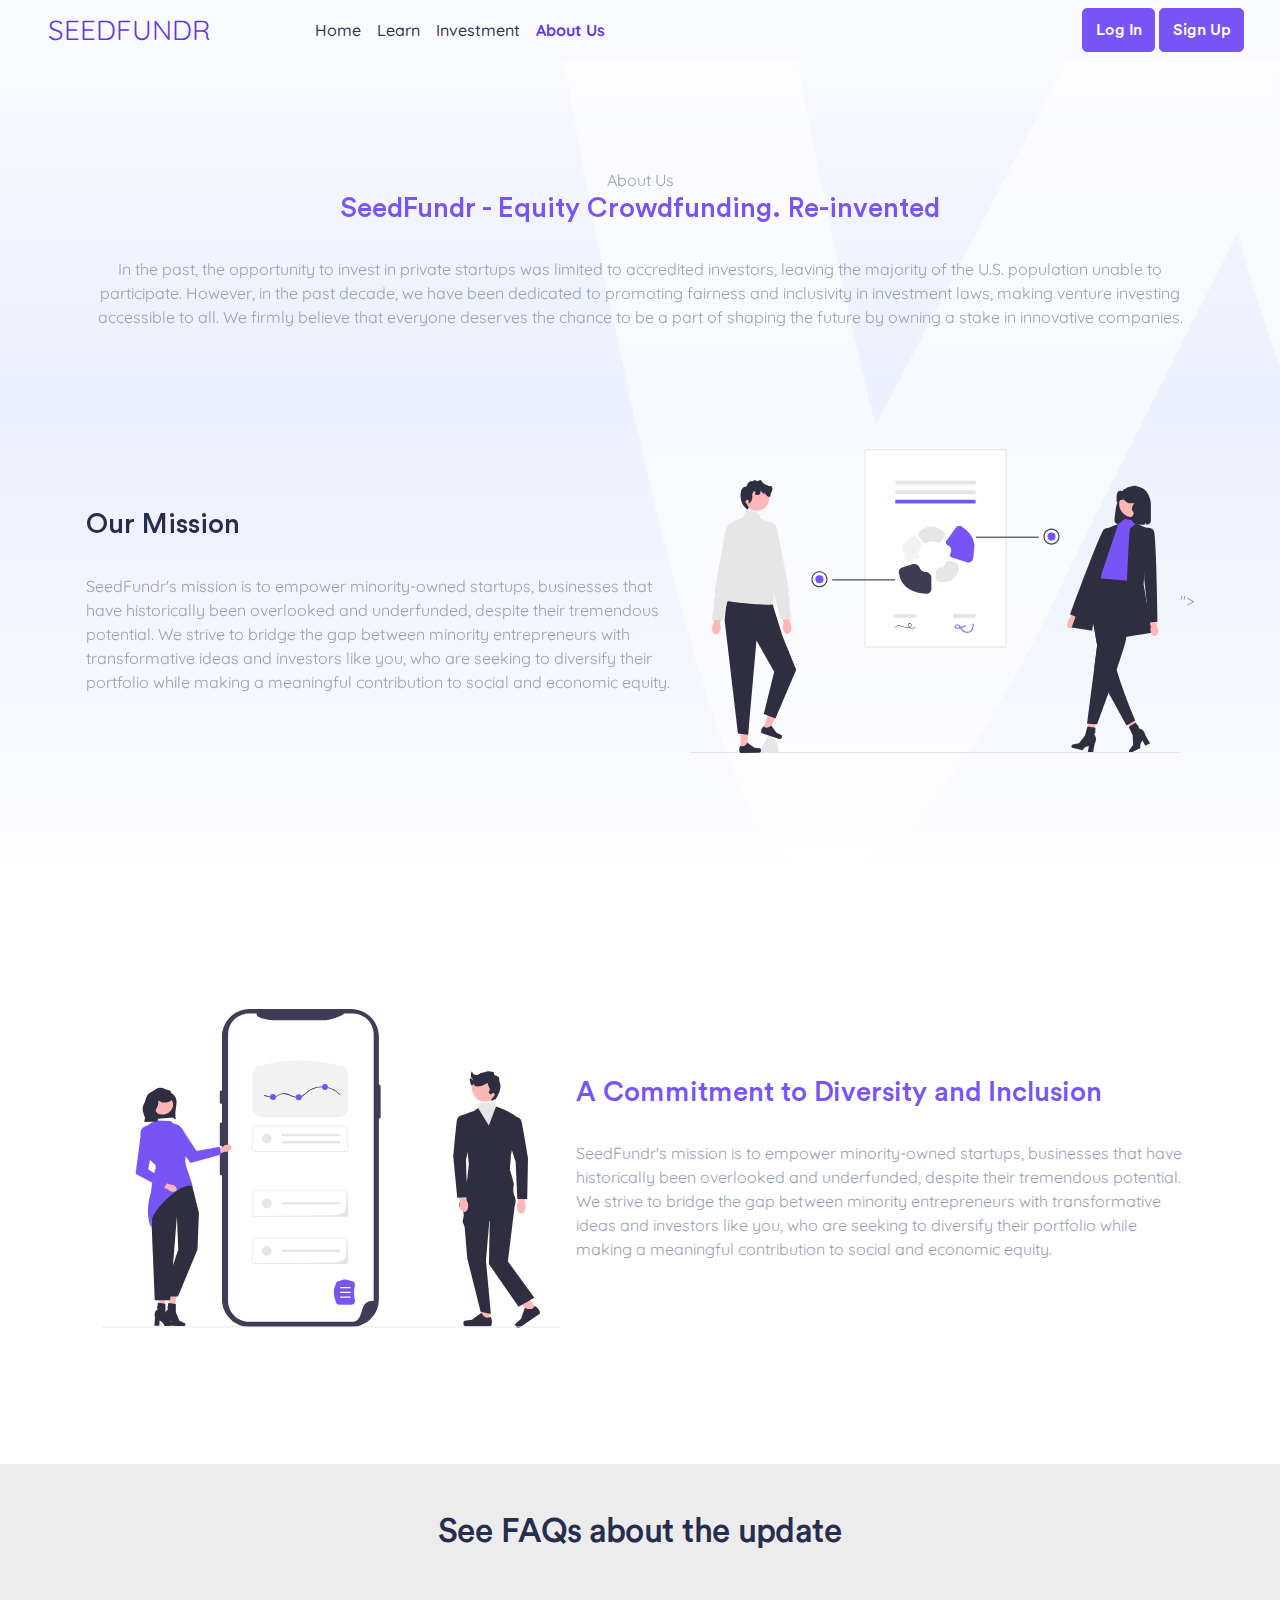
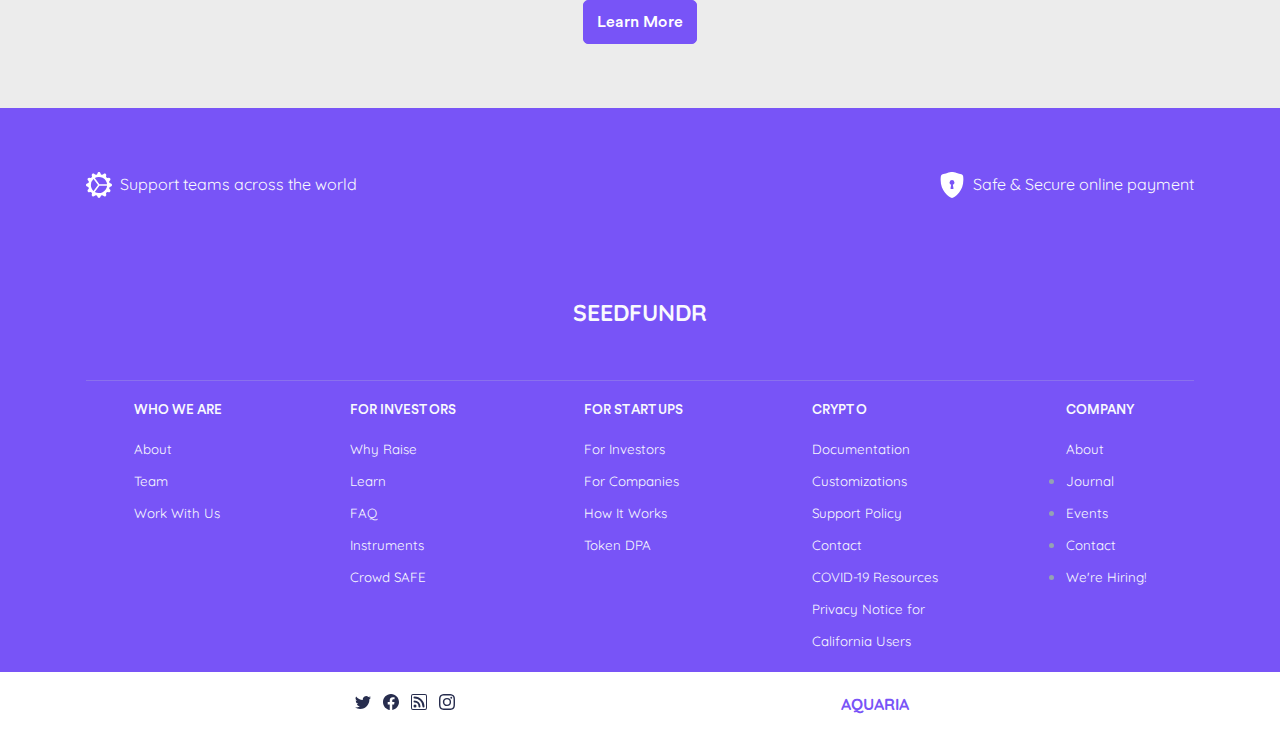
==== commit 6afe64f6: "4" ====
--- a/public/about.html
+++ b/public/about.html
@@ -32,9 +32,8 @@
 </head>
 <body>
     <main class="main" id="top">
-        <nav class="navbar navbar-expand-lg navbar-light fixed-top py-3" data-navbar-on-scroll="data-navbar-on-scroll">
-            <div class="container-fluid"><a class="navbar-brand" href="#"><img src="assets/img/icons/logo.png" alt=""
-                        width="169" /></a>
+        <nav class="navbar navbar-expand-lg navbar-light fixed-top py-2 bg-light" data-navbar-on-scroll="data-navbar-on-scroll">
+            <div class="container-fluid"><a class="navbar-brand" href="#"><a class="navbar-brand" href="#">SEEDFUNDR</a></a>
                 <button class="navbar-toggler collapsed" type="button" data-bs-toggle="collapse"
                     data-bs-target="#navbarSupportedContent" aria-controls="navbarSupportedContent" aria-expanded="false"
                     aria-label="Toggle navigation"><span class="navbar-toggler-icon"></span></button>
@@ -43,7 +42,7 @@
                         <li class="nav-item"><a class="nav-link fw-medium " aria-current="page" href="index.html">Home</a>
                         </li>
                         <li class="nav-item"><a class="nav-link fw-medium" href="#">Learn</a></li>
-                        <li class="nav-item"><a class="nav-link fw-medium" href="#">Raise Capital</a></li>
+                        <li class="nav-item"><a class="nav-link fw-medium" href="investment.html">Investment</a></li>
                         <li class="nav-item"><a class="nav-link fw-medium active " href="about.html"><b>About Us</b></a></li>
                     </ul>
                     <form class="d-flex py-3 py-lg-0"><a class="btn btn-info order-0 me-1" href="#" role="button">Log
@@ -58,14 +57,198 @@
             <div class="bg-holder"
                 style="background-image:url(assets/img/illustrations/hero-bg.png);background-position:top right;background-size:contain;">
             </div>
-            <div class="container p-4">
-                <div class="d-flex justify-space-between">
-                        <h1>About Us</h1>
+            <div class="container" >
+                <div class="pt-5">
+                        <center>
+                            <span class="">About Us</span> <br>
+                            <h3 class="text-info">SeedFundr - Equity Crowdfunding. Re-invented</h3> <br>
+                            <span>In the past, the opportunity to invest in private startups was limited to accredited investors, leaving the majority of
+                            the U.S. population unable to participate. However, in the past decade, we have been dedicated to promoting fairness and
+                            inclusivity in investment laws, making venture investing accessible to all. We firmly believe that everyone deserves the
+                            chance to be a part of shaping the future by owning a stake in innovative companies.</span>
+                        </center> <br> <br> <br>
                         
-                        <img src="assets/img/gallery/undraw_investing_re_bov7.svg" class="img-fluid" style="max-width: 300px;" alt="">
-                </div>
-            </div>
-
+            </div>
+            <br><br>
+           
+           <div class= "d-sm-flex align-items-center justify-content-between reveal fade-bottom">
+            <span>
+                <h3 class="">Our Mission</h3> <br>
+                SeedFundr's mission is to empower minority-owned startups, businesses that have historically been overlooked and
+                underfunded, despite their tremendous potential. We strive to bridge the gap between minority entrepreneurs with
+                transformative ideas and investors like you, who are seeking to diversify their portfolio while making a meaningful
+                contribution to social and economic equity.
+            </span><img src="assets/img/gallery/undraw_term_sheet_re_ju7s.svg" class="img-fluid" width="490px p-3" alt="">">  </div>
+            </div>
+
+        </section>
+
+        <section class="container">
+            <div class="d-sm-flex align-items-center justify-content-between">
+                <span class="order-1">
+                    <h3 class="text-info">A Commitment to Diversity and Inclusion</h3> <br>
+                    SeedFundr's mission is to empower minority-owned startups, businesses that have historically been overlooked and
+                    underfunded, despite their tremendous potential. We strive to bridge the gap between minority entrepreneurs with
+                    transformative ideas and investors like you, who are seeking to diversify their portfolio while making a
+                    meaningful
+                    contribution to social and economic equity.
+                </span><img src="assets/img/gallery/undraw_investor_update_re_qnuu.svg" class=" img-fluid p-3" width="490px" alt="">
+            </div>
+        </section>
+        
+        <section class="container-fluid p-5" style="background-color: rgb(236, 236, 236);">
+            <center>
+                <h2>See FAQs about the update</h2>
+                <br>
+                <button class="btn btn-info my-3">Learn More</button>
+            </center>
+        </section>
+
+
+
+
+
+
+        <section class="bg-info pt-0 pb-0">
+        
+            <div class="container reveal fade-bottom">
+                <div class="row justify-content-sm-between py-6">
+                    <div class="col-auto mb-2">
+                        <div class="d-flex">
+                            <svg class="bi bi-gear-wide-connected" xmlns="http://www.w3.org/2000/svg" width="26" height="26"
+                                fill="#ffffff" viewBox="0 0 16 16">
+                                <path
+                                    d="M7.068.727c.243-.97 1.62-.97 1.864 0l.071.286a.96.96 0 0 0 1.622.434l.205-.211c.695-.719 1.888-.03 1.613.931l-.08.284a.96.96 0 0 0 1.187 1.187l.283-.081c.96-.275 1.65.918.931 1.613l-.211.205a.96.96 0 0 0 .434 1.622l.286.071c.97.243.97 1.62 0 1.864l-.286.071a.96.96 0 0 0-.434 1.622l.211.205c.719.695.03 1.888-.931 1.613l-.284-.08a.96.96 0 0 0-1.187 1.187l.081.283c.275.96-.918 1.65-1.613.931l-.205-.211a.96.96 0 0 0-1.622.434l-.071.286c-.243.97-1.62.97-1.864 0l-.071-.286a.96.96 0 0 0-1.622-.434l-.205.211c-.695.719-1.888.03-1.613-.931l.08-.284a.96.96 0 0 0-1.186-1.187l-.284.081c-.96.275-1.65-.918-.931-1.613l.211-.205a.96.96 0 0 0-.434-1.622l-.286-.071c-.97-.243-.97-1.62 0-1.864l.286-.071a.96.96 0 0 0 .434-1.622l-.211-.205c-.719-.695-.03-1.888.931-1.613l.284.08a.96.96 0 0 0 1.187-1.186l-.081-.284c-.275-.96.918-1.65 1.613-.931l.205.211a.96.96 0 0 0 1.622-.434l.071-.286zM12.973 8.5H8.25l-2.834 3.779A4.998 4.998 0 0 0 12.973 8.5zm0-1a4.998 4.998 0 0 0-7.557-3.779l2.834 3.78h4.723zM5.048 3.967c-.03.021-.058.043-.087.065l.087-.065zm-.431.355A4.984 4.984 0 0 0 3.002 8c0 1.455.622 2.765 1.615 3.678L7.375 8 4.617 4.322zm.344 7.646l.087.065-.087-.065z">
+                                </path>
+                            </svg>
+                            <p class="mb-0 text-light ms-2">Support teams across the world</p>
+                        </div>
+                    </div>
+                    <div class="col-auto">
+                        <div class="d-flex">
+                            <svg class="bi bi-shield-lock-fill" xmlns="http://www.w3.org/2000/svg" width="26" height="26"
+                                fill="#ffffff" viewBox="0 0 16 16">
+                                <path fill-rule="evenodd"
+                                    d="M8 0c-.69 0-1.843.265-2.928.56-1.11.3-2.229.655-2.887.87a1.54 1.54 0 0 0-1.044 1.262c-.596 4.477.787 7.795 2.465 9.99a11.777 11.777 0 0 0 2.517 2.453c.386.273.744.482 1.048.625.28.132.581.24.829.24s.548-.108.829-.24a7.159 7.159 0 0 0 1.048-.625 11.775 11.775 0 0 0 2.517-2.453c1.678-2.195 3.061-5.513 2.465-9.99a1.541 1.541 0 0 0-1.044-1.263 62.467 62.467 0 0 0-2.887-.87C9.843.266 8.69 0 8 0zm0 5a1.5 1.5 0 0 1 .5 2.915l.385 1.99a.5.5 0 0 1-.491.595h-.788a.5.5 0 0 1-.49-.595l.384-1.99A1.5 1.5 0 0 1 8 5z">
+                                </path>
+                            </svg>
+                            <p class="mb-0 text-light ms-2">Safe &amp; Secure online payment</p>
+                        </div>
+                    </div>
+                </div>
+                <div class="row flex-center">
+                    <div class="col-auto py-4"><h4><a href="#" class="text-light"><b>SEEDFUNDR</b></a></h4></div>
+                </div>
+                <hr class="opacity-25" />
+                <div class="row justify-content-lg-around">
+                    <div class="col-6 col-sm-4 col-lg-auto mb-3 order-0">
+                        <h6 class="text-light lh-lg text-uppercase">Who we Are</h6>
+                        <ul class="list-unstyled mb-md-4 mb-lg-0">
+                            <li class="lh-lg"><a class="text-light fs--1 text-decoration-none" href="#!">About</a></li>
+                            <li class="lh-lg"><a class="text-light fs--1 text-decoration-none" href="#!">Team</a></li>
+                            <li class="lh-lg"><a class="text-light fs--1 text-decoration-none" href="#!">Work With Us</a></li>
+                        </ul>
+                    </div>
+                    <div class="col-6 col-sm-4 col-lg-auto mb-3 order-1 order-lg-1">
+                        <h6 class="text-light lh-lg text-uppercase"> For Investors </h6>
+                        <ul class="list-unstyled mb-md-4 mb-lg-0">
+                            <li class="lh-lg"><a class="text-light fs--1 text-decoration-none" href="#!">Why Raise</a></li>
+                            <li class="lh-lg"><a class="text-light fs--1 text-decoration-none" href="#!">Learn</a></li>
+                            <li class="lh-lg"><a class="text-light fs--1 text-decoration-none" href="#!">FAQ</a></li>
+                            <li class="lh-lg"><a class="text-light fs--1 text-decoration-none" href="#!">Instruments</a></li>
+                            <li class="lh-lg"><a class="text-light fs--1 text-decoration-none" href="#!">Crowd SAFE</a></li>
+                        </ul>
+                    </div>
+                    <div class="col-6 col-sm-4 col-lg-auto mb-3 order-2 order-lg-2">
+                        <h6 class="text-light lh-lg text-uppercase">For Startups</h6>
+                        <ul class="list-unstyled mb-md-4 mb-lg-0">
+                            <li class="lh-lg"><a class="text-light fs--1 text-decoration-none" href="#!">For Investors</a></li>
+                            <li class="lh-lg"><a class="text-light fs--1 text-decoration-none" href="#!">For Companies</a></li>
+                            <li class="lh-lg"><a class="text-light fs--1 text-decoration-none" href="#!">How It Works</a></li>
+                            <li class="lh-lg"><a class="text-light fs--1 text-decoration-none" href="#!">Token DPA</a></li>
+                        </ul>
+                    </div>
+                    <div class="col-6 col-sm-4 col-lg-auto mb-3 order-3 order-lg-3">
+                        <h6 class="text-light lh-lg text-uppercase">Crypto</h6>
+                        <ul class="list-unstyled mb-md-4 mb-lg-0">
+                            <li class="lh-lg"><a class="text-light fs--1 text-decoration-none" href="#!">Documentation</a></li>
+                            <li class="lh-lg"><a class="text-light fs--1 text-decoration-none" href="#!">Customizations</a></li>
+                            <li class="lh-lg"><a class="text-light fs--1 text-decoration-none" href="#!">Support Policy</a></li>
+                            <li class="lh-lg"><a class="text-light fs--1 text-decoration-none" href="#!">Contact </a></li>
+                            <li class="lh-lg"><a class="text-light fs--1 text-decoration-none" href="#!">COVID-19 Resources</a>
+                            </li>
+                            <li class="lh-lg"><a class="text-light fs--1 text-decoration-none" href="#!">Privacy Notice for </a>
+                            </li>
+                            <li class="lh-lg"><a class="text-light fs--1 text-decoration-none" href="#!">California Users</a>
+                            </li>
+                        </ul>
+                    </div>
+                    <div class="col-6 col-sm-4 col-lg-auto mb-3 order-4 order-lg-4">
+                        <h6 class="text-light lh-lg text-uppercase">Company</h6>
+                        <u<li class="lh-lg"><a class="text-light fs--1 text-decoration-none" href="#!">About</a></li>
+                            <li class="lh-lg"><a class="text-light fs--1 text-decoration-none" href="#!">Journal</a></li>
+                            <li class="lh-lg"><a class="text-light fs--1 text-decoration-none" href="#!">Events</a></li>
+                            <li class="lh-lg"><a class="text-light fs--1 text-decoration-none" href="#!">Contact</a></li>
+                            <li class="lh-lg"><a class="text-light fs--1 text-decoration-none" href="#!">We're Hiring!</a></li>
+                            </ul>
+                    </div>
+                </div>
+            </div><!-- end of .container-->
+        
+        </section>
+        <!-- <section> close ============================-->
+        <!-- ============================================-->
+        
+        
+        
+        
+        <!-- ============================================-->
+        <!-- <section> begin ============================-->
+        <section class="py-2">
+        
+            <div class="container">
+                <div class="row flex-center">
+                    <div class="col-sm-12 col-md-3 text-md-start px-md-0 pt-md-2 text-center">
+                        <ul class="list-unstyled list-inline">
+                            <li class="list-inline-item mr-3"><a class="text-decoration-none" href="#!">
+                                    <svg class="bi bi-twitter" xmlns="http://www.w3.org/2000/svg" width="16" height="16"
+                                        fill="#272D4E" viewBox="0 0 16 16">
+                                        <path
+                                            d="M5.026 15c6.038 0 9.341-5.003 9.341-9.334 0-.14 0-.282-.006-.422A6.685 6.685 0 0 0 16 3.542a6.658 6.658 0 0 1-1.889.518 3.301 3.301 0 0 0 1.447-1.817 6.533 6.533 0 0 1-2.087.793A3.286 3.286 0 0 0 7.875 6.03a9.325 9.325 0 0 1-6.767-3.429 3.289 3.289 0 0 0 1.018 4.382A3.323 3.323 0 0 1 .64 6.575v.045a3.288 3.288 0 0 0 2.632 3.218 3.203 3.203 0 0 1-.865.115 3.23 3.23 0 0 1-.614-.057 3.283 3.283 0 0 0 3.067 2.277A6.588 6.588 0 0 1 .78 13.58a6.32 6.32 0 0 1-.78-.045A9.344 9.344 0 0 0 5.026 15z">
+                                        </path>
+                                    </svg></a></li>
+                            <li class="list-inline-item mr-3"><a class="text-decoration-none" href="#!">
+                                    <svg class="bi bi-facebook" xmlns="http://www.w3.org/2000/svg" width="16" height="16"
+                                        fill="#272D4E" viewBox="0 0 16 16">
+                                        <path
+                                            d="M16 8.049c0-4.446-3.582-8.05-8-8.05C3.58 0-.002 3.603-.002 8.05c0 4.017 2.926 7.347 6.75 7.951v-5.625h-2.03V8.05H6.75V6.275c0-2.017 1.195-3.131 3.022-3.131.876 0 1.791.157 1.791.157v1.98h-1.009c-.993 0-1.303.621-1.303 1.258v1.51h2.218l-.354 2.326H9.25V16c3.824-.604 6.75-3.934 6.75-7.951z">
+                                        </path>
+                                    </svg></a></li>
+                            <li class="list-inline-item mr-3"><a class="text-decoration-none" href="#!">
+                                    <svg class="bi bi-rss" xmlns="http://www.w3.org/2000/svg" width="16" height="16"
+                                        fill="#272D4E" viewBox="0 0 16 16">
+                                        <path
+                                            d="M14 1a1 1 0 0 1 1 1v12a1 1 0 0 1-1 1H2a1 1 0 0 1-1-1V2a1 1 0 0 1 1-1h12zM2 0a2 2 0 0 0-2 2v12a2 2 0 0 0 2 2h12a2 2 0 0 0 2-2V2a2 2 0 0 0-2-2H2z">
+                                        </path>
+                                        <path
+                                            d="M5.5 12a1.5 1.5 0 1 1-3 0 1.5 1.5 0 0 1 3 0zm-3-8.5a1 1 0 0 1 1-1c5.523 0 10 4.477 10 10a1 1 0 1 1-2 0 8 8 0 0 0-8-8 1 1 0 0 1-1-1zm0 4a1 1 0 0 1 1-1 6 6 0 0 1 6 6 1 1 0 1 1-2 0 4 4 0 0 0-4-4 1 1 0 0 1-1-1z">
+                                        </path>
+                                    </svg></a></li>
+                            <li class="list-inline-item mr-3"><a class="text-decoration-none" href="#!">
+                                    <svg class="bi bi-instagram" xmlns="http://www.w3.org/2000/svg" width="16" height="16"
+                                        fill="#272D4E" viewBox="0 0 16 16">
+                                        <path
+                                            d="M8 0C5.829 0 5.556.01 4.703.048 3.85.088 3.269.222 2.76.42a3.917 3.917 0 0 0-1.417.923A3.927 3.927 0 0 0 .42 2.76C.222 3.268.087 3.85.048 4.7.01 5.555 0 5.827 0 8.001c0 2.172.01 2.444.048 3.297.04.852.174 1.433.372 1.942.205.526.478.972.923 1.417.444.445.89.719 1.416.923.51.198 1.09.333 1.942.372C5.555 15.99 5.827 16 8 16s2.444-.01 3.298-.048c.851-.04 1.434-.174 1.943-.372a3.916 3.916 0 0 0 1.416-.923c.445-.445.718-.891.923-1.417.197-.509.332-1.09.372-1.942C15.99 10.445 16 10.173 16 8s-.01-2.445-.048-3.299c-.04-.851-.175-1.433-.372-1.941a3.926 3.926 0 0 0-.923-1.417A3.911 3.911 0 0 0 13.24.42c-.51-.198-1.092-.333-1.943-.372C10.443.01 10.172 0 7.998 0h.003zm-.717 1.442h.718c2.136 0 2.389.007 3.232.046.78.035 1.204.166 1.486.275.373.145.64.319.92.599.28.28.453.546.598.92.11.281.24.705.275 1.485.039.843.047 1.096.047 3.231s-.008 2.389-.047 3.232c-.035.78-.166 1.203-.275 1.485a2.47 2.47 0 0 1-.599.919c-.28.28-.546.453-.92.598-.28.11-.704.24-1.485.276-.843.038-1.096.047-3.232.047s-2.39-.009-3.233-.047c-.78-.036-1.203-.166-1.485-.276a2.478 2.478 0 0 1-.92-.598 2.48 2.48 0 0 1-.6-.92c-.109-.281-.24-.705-.275-1.485-.038-.843-.046-1.096-.046-3.233 0-2.136.008-2.388.046-3.231.036-.78.166-1.204.276-1.486.145-.373.319-.64.599-.92.28-.28.546-.453.92-.598.282-.11.705-.24 1.485-.276.738-.034 1.024-.044 2.515-.045v.002zm4.988 1.328a.96.96 0 1 0 0 1.92.96.96 0 0 0 0-1.92zm-4.27 1.122a4.109 4.109 0 1 0 0 8.217 4.109 4.109 0 0 0 0-8.217zm0 1.441a2.667 2.667 0 1 1 0 5.334 2.667 2.667 0 0 1 0-5.334z">
+                                        </path>
+                                    </svg></a></li>
+                        </ul>
+                    </div>
+        
+                    <div class="col-sm-12 col-md-3 text-center text-md-end"><b><a style="color: #7854F7;"
+                                href="#">AQUARIA</a></b></div>
+                </div>
+            </div><!-- end of .container-->
+        
         </section>
 
 
@@ -73,5 +256,66 @@
 
         
     
+
+
+
+        <script>
+            var cus = 80;
+            var project = 500;
+            var emp = 100;
+
+            function animateValue(obj, start, end, duration) {
+                let startTimestamp = null;
+                const step = (timestamp) => {
+                    if (!startTimestamp) startTimestamp = timestamp;
+                    const progress = Math.min((timestamp - startTimestamp) / duration, 1);
+                    obj.innerHTML = Math.floor(progress * (end - start) + start);
+                    if (progress < 1) {
+                        window.requestAnimationFrame(step);
+                    }
+                };
+                window.requestAnimationFrame(step);
+            }
+            const obj = document.getElementById("value1");
+            const obj2 = document.getElementById("value2");
+            const obj3 = document.getElementById("value3");
+            animateValue(obj, 1, cus, 7000);
+            animateValue(obj2, 1, emp, 8000);
+            animateValue(obj3, 1, project, 6000);
+
+
+            function reveal() {
+                var reveals = document.querySelectorAll(".reveal");
+
+                for (var i = 0; i < reveals.length; i++) {
+                    var windowHeight = window.innerHeight;
+                    var elementTop = reveals[i].getBoundingClientRect().top;
+                    var elementVisible = 150;
+
+                    if (elementTop < windowHeight - elementVisible) {
+                        reveals[i].classList.add("active");
+                    } else {
+                        reveals[i].classList.remove("active");
+                    }
+                }
+            }
+
+            window.addEventListener("scroll", reveal);
+
+
+
+            $('.carousel').carousel({
+                interval: 2000
+            });
+
+
+
+
+        </script>
+        <script src="vendors/@popperjs/popper.min.js"></script>
+        <script src="vendors/bootstrap/bootstrap.min.js"></script>
+        <script src="vendors/is/is.min.js"></script>
+        <script src="https://polyfill.io/v3/polyfill.min.js?features=window.scroll"></script>
+        <script src="assets/js/theme.js"></script>
 </body>
 </html>--- a/public/style.css
+++ b/public/style.css
@@ -0,0 +1,763 @@
+.shop-index__section {
+    position: relative;
+    margin-bottom: 60px;
+}
+
+.shop-index__section.alt {
+    background-color: #f5f5f5;
+    padding-top: 60px;
+    padding-bottom: 60px;
+    border-width: 1px 0 1px 0;
+    border-style: solid;
+    border-color: rgba(0, 0, 0, 0.05);
+}
+
+.shop-index__heading {
+    margin-top: 0;
+    margin-bottom: 60px;
+}
+
+.shop-index__heading+p {
+    margin-top: -50px;
+    margin-bottom: 60px;
+    color: #777777;
+}
+
+/* Shop: Slideshow */
+.shop__slideshow {
+    margin-top: -18px;
+    margin-bottom: 60px;
+}
+
+.shop__slideshow .carousel-inner .item__container {
+    display: table;
+    width: 100%;
+    height: 100%;
+}
+
+.shop__slideshow .carousel-inner .item-container__inner {
+    display: table-cell;
+    vertical-align: middle;
+}
+
+.shop__slideshow .carousel-inner .item {
+    width: 100%;
+    height: 600px;
+}
+
+.shop-slideshow__heading {
+    margin: 0 0 20px 0;
+    font-size: 46px;
+    line-height: 1.2;
+    color: white;
+}
+
+.shop-slideshow__subheading {
+    margin-bottom: 30px;
+    font-size: 20px;
+    line-height: 1.5;
+    color: white;
+}
+
+.shop-slideshow__btn {
+    border: 2px solid white;
+    border-radius: 0;
+    color: white;
+    font-weight: 600;
+}
+
+.shop-slideshow__btn:hover,
+.shop-slideshow__btn:focus {
+    color: #333333;
+    background-color: white;
+}
+
+@media (max-width: 767px) {
+    .shop__slideshow .carousel-inner .item {
+        height: 400px;
+        padding: 0 30px;
+        text-align: center;
+    }
+
+    .shop-slideshow__heading {
+        font-size: 32px;
+    }
+
+    .shop-slideshow__subheading {
+        font-size: 16px;
+    }
+}
+
+/* Carousel controls */
+.shop-slideshow__control {
+    display: block;
+    position: absolute;
+    top: 50%;
+    left: 10px;
+    width: 30px;
+    height: 70px;
+    opacity: 0;
+    -webkit-transform: translateY(-50%);
+    -ms-transform: translateY(-50%);
+    -o-transform: translateY(-50%);
+    transform: translateY(-50%);
+    -webkit-transition: opacity .3s;
+    -o-transition: opacity .3s;
+    transition: opacity .3s;
+}
+
+.shop-slideshow__control:hover {
+    opacity: 1 !important;
+}
+
+.shop-slideshow__control[data-slide="next"] {
+    left: auto;
+    right: 10px;
+}
+
+.shop__slideshow:hover .shop-slideshow__control {
+    opacity: .3;
+}
+
+/* Features */
+.shop-index-features__item {
+    margin-bottom: 40px;
+    text-align: center;
+}
+
+.shop-index-features__icon {
+    margin-bottom: 20px;
+    width: 90px;
+    height: 100px;
+
+    display: block;
+    margin-left: auto;
+    margin-right: auto;
+    line-height: 100px;
+    text-align: center;
+    font-size: 24px;
+}
+
+.shop-index-features__heading {
+    margin-bottom: 15px;
+}
+
+.shop-index-features__heading+p {
+    color: #777777;
+}
+
+/* Blog post */
+.shop-index-blog__posts>[class*="col-"] {
+    padding-top: 20px;
+    padding-bottom: 20px;
+    border-right: 1px solid rgba(0, 0, 0, 0.05);
+}
+
+.shop-index-blog__posts>[class*="col-"]:last-child {
+    border-right: 0;
+}
+
+.shop-index-blog__post {
+    width: 80%;
+    display: block;
+    margin-left: auto;
+    margin-right: auto;
+}
+
+.shop-index-blog__img {
+    position: relative;
+    float: left;
+    margin-right: 30px;
+    margin-bottom: 20px;
+    width: 90px;
+    height: 100px;
+    overflow: hidden;
+}
+
+.shop-index-blog__img:before {
+    content: "";
+    position: absolute;
+    top: 0;
+    right: 0;
+    bottom: 0;
+    left: 0;
+
+}
+
+.shop-index-blog__img>img {
+    height: 100%;
+    width: auto;
+}
+
+.shop-index-blog__body {
+    overflow: hidden;
+}
+
+.shop-index-blog__heading {
+    position: relative;
+    margin-top: 0;
+    margin-bottom: 30px;
+    line-height: 1.5;
+}
+
+.shop-index-blog__heading:after {
+    content: "";
+    position: absolute;
+    bottom: -15px;
+    left: 0;
+    width: 30px;
+    height: 2px;
+    background-color: rgba(0, 0, 0, 0.1);
+}
+
+.shop-index-blog__content {
+    margin-bottom: 20px;
+    color: #777777;
+}
+
+@media (max-width: 991px) {
+    .shop-index-blog__img {
+        float: none;
+        margin-right: 0;
+        display: block;
+        margin-left: auto;
+        margin-right: auto;
+    }
+
+    .shop-index-blog__heading {
+        text-align: center;
+    }
+
+    .shop-index-blog__heading:after {
+        left: 50%;
+        margin-left: -15px;
+    }
+}
+
+@media (max-width: 767px) {
+    .shop-index-blog__posts>[class*="col-"] {
+        padding-top: 0;
+        padding-bottom: 60px;
+        border-right: 0;
+    }
+
+    .shop-index-blog__posts>[class*="col-"]:last-child {
+        padding-bottom: 0;
+    }
+
+    .shop-index-blog__post {
+        width: 100%;
+    }
+}
+
+/* Newsletter */
+.shop-index__newsletter {
+    padding-bottom: 20px;
+}
+
+.shop-index__newsletter .shop-index__heading {
+    margin-bottom: 20px;
+    line-height: 42px;
+    text-align: center;
+}
+
+.shop-index__newsletter input[type="email"] {
+    height: 42px;
+    padding: 11px 12px;
+}
+
+.shop-index__newsletter button[type="submit"] {
+    padding: 11px 30px;
+    width: 100%;
+}
+
+@media (min-width: 768px) {
+    .shop-index__newsletter .shop-index__heading {
+        margin-bottom: 0px;
+        text-align: right;
+    }
+
+    .shop-index__newsletter input[type="email"] {
+        border-radius: 21px 0 0 21px;
+    }
+
+    .shop-index__newsletter button[type="submit"] {
+        margin-left: -3px;
+        border-radius: 0 21px 21px 0;
+        width: auto;
+    }
+}
+
+/** Shop: Thumbnails **/
+.shop__thumb {
+    border: 1px solid rgba(0, 0, 0, 0.05);
+    padding: 20px;
+    margin-bottom: 20px;
+    background-color: white;
+    text-align: center;
+    -webkit-transition: border-color 0.1s, -webkit-box-shadow 0.1s;
+    -o-transition: border-color 0.1s, box-shadow 0.1s;
+    transition: border-color 0.1s, box-shadow 0.1s;
+}
+
+.shop__thumb:hover {
+    border-color: rgba(0, 0, 0, 0.07);
+    -webkit-box-shadow: 0 5px 30px rgba(0, 0, 0, 0.07);
+    box-shadow: 0 5px 30px rgba(0, 0, 0, 0.07);
+}
+
+.shop__thumb>a {
+    color: #333333;
+}
+
+.shop__thumb>a:hover {
+    text-decoration: none;
+}
+
+.shop-thumb__img {
+    position: relative;
+    margin-bottom: 20px;
+    overflow: hidden;
+}
+
+.shop-thumb__title {
+    font-weight: 600;
+}
+
+.shop-thumb__price {
+    color: #777777;
+}
+
+.shop-thumb-price_old {
+    text-decoration: line-through;
+}
+
+.shop-thumb-price_new {
+    color: red;
+}
+
+/** Shop: Item **/
+.shop-item__info {
+    padding: 30px;
+    margin-bottom: 40px;
+    background-color: white;
+    border: 1px solid rgba(0, 0, 0, 0.05);
+}
+
+.shop-item-cart__title {
+    margin-bottom: 20px;
+    line-height: 1.3;
+}
+
+.shop-item-cart__price {
+    font-size: 28px;
+    font-weight: 400;
+    color: #F7C41F;
+}
+
+.shop-item__intro {
+    color: #777777;
+    border-bottom: 1px solid rgba(0, 0, 0, 0.05);
+    padding-bottom: 10px;
+    margin-bottom: 20px;
+}
+
+.shop-item__add button[type="submit"] {
+    padding: 15px 20px;
+}
+
+.shop-item__img {
+    margin-bottom: 40px;
+}
+
+.shop-item-img__main {
+    width: -webkit-calc(100% - 110px);
+    width: calc(100% - 110px);
+    height: auto;
+    float: left;
+}
+
+.shop-item-img__aside {
+    width: 100px;
+    height: auto;
+    float: left;
+}
+
+.shop-item-img__aside>img {
+    cursor: pointer;
+    margin-bottom: 10px;
+    border: 1px solid rgba(0, 0, 0, 0.1);
+    opacity: .5;
+}
+
+.shop-item-img__aside>img:hover,
+.shop-item-img__aside>img.active {
+    border-color: rgba(0, 0, 0, 0.05);
+    opacity: 1;
+}
+
+@media (max-width: 767px) {
+    .shop-item-img__main {
+        width: -webkit-calc(100% - 60px);
+        width: calc(100% - 60px);
+    }
+
+    .shop-item-img__aside {
+        width: 50px;
+    }
+}
+
+/** Shop: Filter **/
+.shop__filter {
+    margin-bottom: 40px;
+}
+
+/* Shop filter: Pricing */
+.shop-filter__price {
+    padding: 15px;
+}
+
+.shop-filter__price [class*='col-'] {
+    padding: 2px;
+}
+
+/* Shop filter: Colors */
+.shop-filter__color {
+    display: inline-block;
+    margin: 0 2px 2px 0;
+}
+
+.shop-filter__color input[type="text"] {
+    display: none;
+}
+
+.shop-filter__color label {
+    width: 30px;
+    height: 30px;
+    background: transparent;
+    border: 1px solid rgba(0, 0, 0, 0.1);
+    border-radius: 3px;
+    cursor: pointer;
+}
+
+/** Shop: Sorting **/
+.shop__sorting {
+    list-style: none;
+    padding-left: 0;
+    margin-bottom: 40px;
+    margin-top: -20px;
+    border-bottom: 1px solid rgba(0, 0, 0, 0.1);
+    text-align: right;
+}
+
+.shop__sorting>li {
+    display: inline-block;
+}
+
+.shop__sorting>li>a {
+    display: block;
+    padding: 20px 10px;
+    margin-bottom: -1px;
+    border-bottom: 2px solid transparent;
+    color: #757575;
+    -webkit-transition: all .05s linear;
+    -o-transition: all .05s linear;
+    transition: all .05s linear;
+}
+
+.shop__sorting>li>a:hover,
+.shop__sorting>li>a:focus {
+    color: #333333;
+    text-decoration: none;
+}
+
+.shop__sorting>li.active>a {
+    color: #ed3e49;
+    border-bottom-color: #ed3e49;
+}
+
+@media (max-width: 767px) {
+    .shop__sorting {
+        text-align: left;
+        border-bottom: 0;
+    }
+
+    .shop__sorting>li {
+        display: block;
+    }
+
+    .shop__sorting>li>a {
+        padding: 10px 15px;
+        margin-bottom: 10px;
+        border-bottom: 1px solid rgba(0, 0, 0, 0.1);
+    }
+
+    .shop__sorting>li.active>a {
+        font-weight: 600;
+    }
+}
+
+/** Shop: Checkout **/
+.checkout__block {
+    margin-bottom: 40px;
+}
+
+.checkout-cart__item {
+    margin-bottom: 15px;
+}
+
+.checkout-cart-item__img {
+    max-width: 80px;
+    margin-right: 10px;
+    float: left;
+}
+
+.checkout-cart-item__content {
+    overflow: hidden;
+}
+
+.checkout-cart-item__heading {
+    margin-top: 0;
+}
+
+.checkout-cart-item__footer {
+    padding: 10px 0;
+    margin-top: 10px;
+    border-top: 1px solid #eee;
+}
+
+.checkout-cart-item__price {
+    font-weight: 600;
+}
+
+.checkout-total__block {
+    margin-bottom: 40px;
+    border-top: 1px solid #e9e9e9;
+    border-bottom: 1px solid #e9e9e9;
+}
+
+.checkout-total__block>.row>[class*="col-"] {
+    padding: 40px 40px;
+    border-right: 1px solid #e9e9e9;
+    color: #aaa;
+}
+
+.checkout-total__block>.row>[class*="col-"]:last-child {
+    border-right: 0;
+    color: #333333;
+}
+
+@media (max-width: 767px) {
+    .checkout-total__block {
+        border: 0;
+    }
+
+    .checkout-total__block>.row>[class*="col-"] {
+        padding: 15px 20px;
+        border: 0;
+        border-top: 1px solid #e9e9e9;
+    }
+
+    .checkout-total__block>.row>[class*="col-"]:last-child {
+        border-bottom: 1px solid #e9e9e9;
+    }
+}
+
+.checkout-total__heading {
+    float: left;
+}
+
+.checkout-total__price {
+    float: right;
+    margin: 9px 0;
+    font-size: 17px;
+}
+
+.checkout__submit {
+    padding: 15px 40px;
+}
+
+/** Shop: Order Confirmation */
+.shop-conf__heading {
+    margin-bottom: 40px;
+}
+
+.shop-conf__heading+p {
+    margin-bottom: 100px;
+}
+
+
+/**
+ * Forms
+ */
+.form-control,
+.form-control:focus {
+    -webkit-box-shadow: none;
+    box-shadow: none;
+    outline: none;
+}
+
+/* Has error */
+.has-error .form-control {
+    border-color: #d9534f;
+    -webkit-box-shadow: none !important;
+    box-shadow: none !important;
+}
+
+.has-error .form-control:focus {
+    border-color: #b52b27;
+}
+
+.has-error .help-block {
+    color: #d9534f;
+}
+
+/* Checkboxes */
+.checkbox input[type="checkbox"] {
+    display: none;
+}
+
+.checkbox label {
+    padding-left: 0;
+}
+
+.checkbox label:before {
+    content: "";
+    display: inline-block;
+    vertical-align: middle;
+    margin-right: 15px;
+    width: 20px;
+    height: 20px;
+    line-height: 20px;
+    background-color: #eee;
+    text-align: center;
+    font-family: "FontAwesome";
+}
+
+.checkbox input[type="checkbox"]:checked+label::before {
+    content: "\f00c";
+}
+
+/* Radios */
+.radio input[type="radio"] {
+    display: none;
+}
+
+.radio label {
+    padding-left: 0;
+}
+
+.radio label:before {
+    content: "";
+    display: inline-block;
+    vertical-align: middle;
+    margin-right: 15px;
+    width: 20px;
+    height: 20px;
+    border-radius: 50%;
+    border: 10px solid #eee;
+    background-color: #673dff;
+}
+
+.radio input[type="radio"]:checked+label:before {
+    border-width: 7px;
+}
+
+/* Quantity */
+.input_qty {
+    margin-bottom: 10px;
+}
+
+.input_qty input[type="text"] {
+    display: none;
+}
+
+.input_qty label {
+    width: 100%;
+    height: 40px;
+    border: 1px solid rgba(0, 0, 0, 0.1);
+    line-height: 40px;
+    text-align: center;
+}
+
+.input_qty label>span:not(.output) {
+    width: 40px;
+    height: 40px;
+    float: left;
+    border-right: 1px solid rgba(0, 0, 0, 0.1);
+    cursor: pointer;
+    -webkit-user-select: none;
+    -moz-user-select: none;
+    -ms-user-select: none;
+    user-select: none;
+}
+
+.input_qty label>span:not(.output):last-child {
+    float: right;
+    border-right: 0;
+    border-left: 1px solid rgba(0, 0, 0, 0.1);
+}
+
+.input_qty label>span:not(.output):hover {
+    background-color: rgba(0, 0, 0, 0.02);
+}
+
+.input_qty label>output {
+    display: inline-block;
+    line-height: inherit;
+    padding: 0;
+}
+
+.input_qty_sm label {
+    width: 80px;
+    height: 20px;
+    border: 0;
+    line-height: 20px;
+    color: #ccc;
+}
+
+.input_qty_sm label>span:not(.output) {
+    width: 20px;
+    height: 20px;
+    border: 0 !important;
+}
+
+.input_qty_sm label>span:not(.output):hover {
+    background-color: transparent;
+    color: #333333;
+}
+
+.input_qty_sm label output {
+    color: #ccc;
+    font-weight: 600;
+}
+
+.card {
+    border: 1px solid var(--color-three);
+    margin-bottom: 20px;
+    transition: border 0.1s, transform 0.3s;
+}
+
+.card:hover {
+    border: 1px solid var(--color-two);
+    -webkit-transform: translateY(-10px);
+    transform: translateY(-10px);
+    cursor: pointer;
+}
+
+.card .card-body h2 {
+    color: var(--color-two);
+}
+
+.card img:hover {
+    opacity: 0.6;
+}
+
+.card-p {
+    color: var(--color-three);
+}
+
+.card-p i {
+    color: var(--color-two);
+    margin-right: 8px;
+}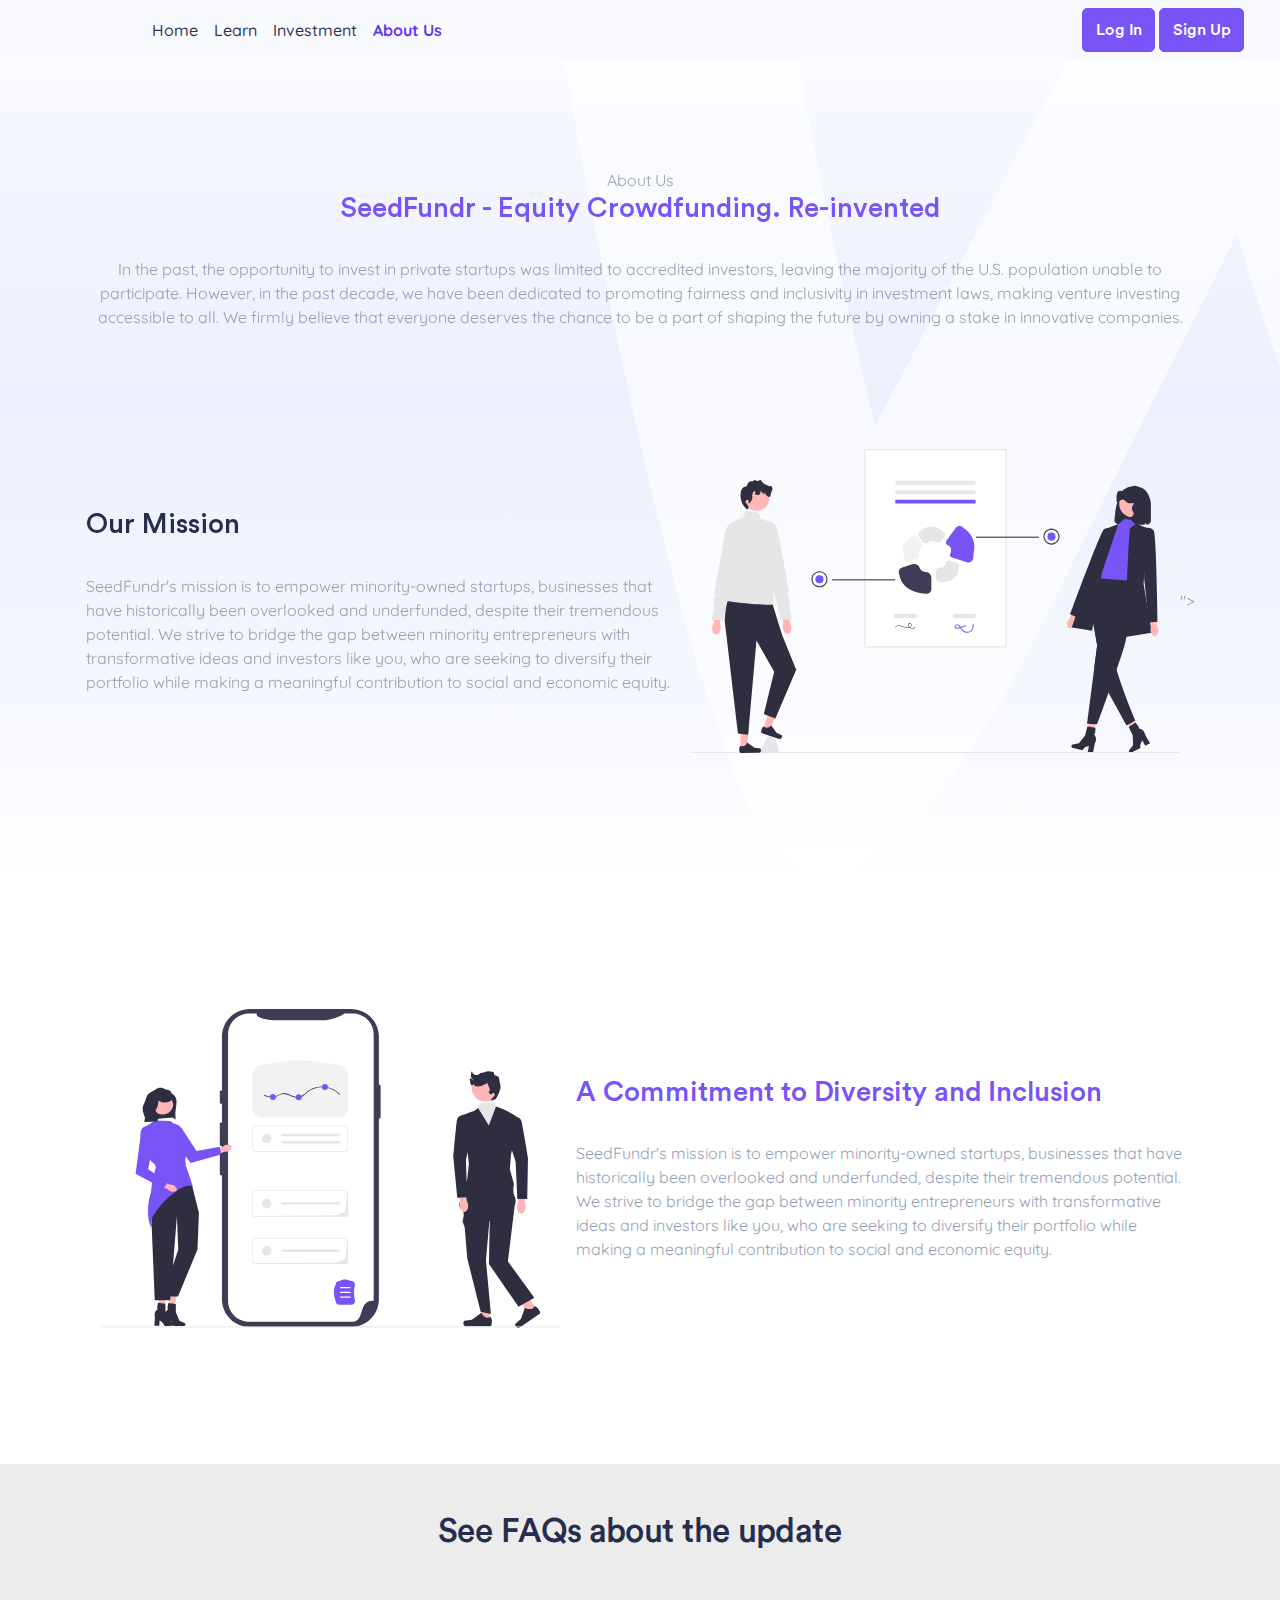
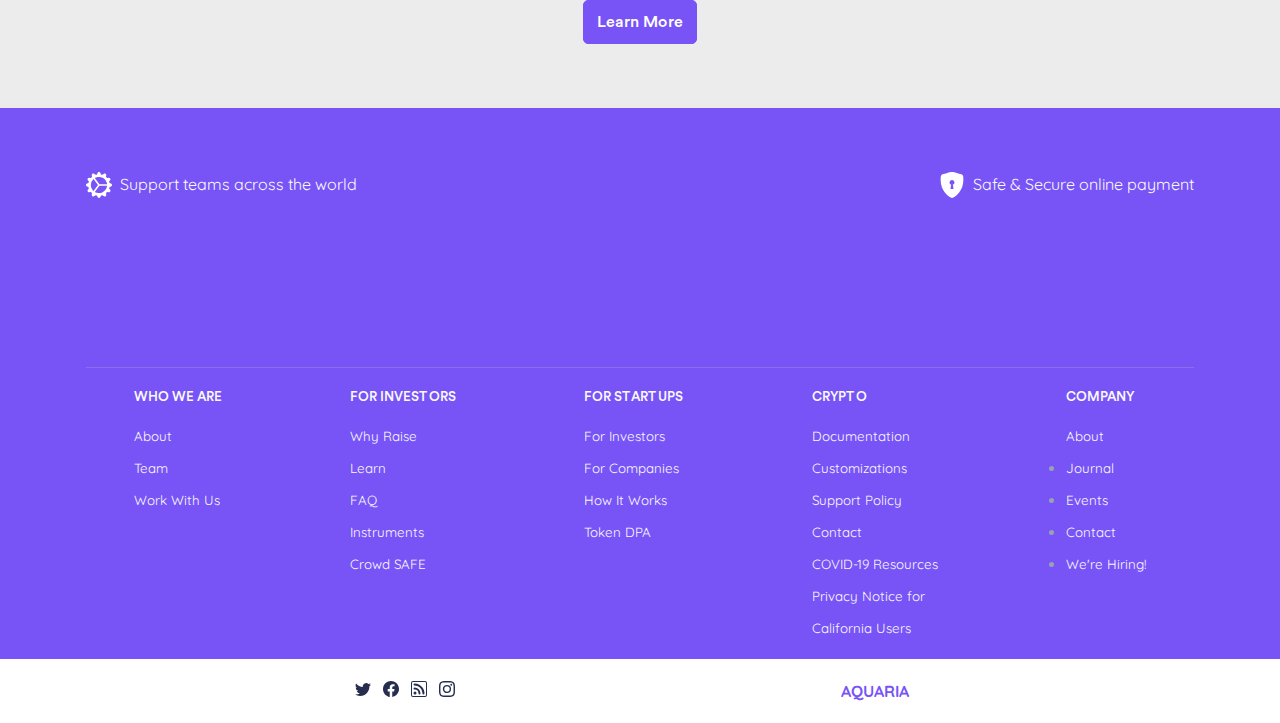
==== commit 90c7da4e: "d" ====
--- a/public/about.html
+++ b/public/about.html
@@ -33,7 +33,7 @@
 <body>
     <main class="main" id="top">
         <nav class="navbar navbar-expand-lg navbar-light fixed-top py-2 bg-light" data-navbar-on-scroll="data-navbar-on-scroll">
-            <div class="container-fluid"><a class="navbar-brand" href="#"><a class="navbar-brand" href="#">SEEDFUNDR</a></a>
+            <div class="container-fluid"><a class="navbar-brand" href="#"><a class="navbar-brand" href="#"><img class="img-fluid" width="130px" src="assets/img/icons/LOGO.png" alt=""></a></a>
                 <button class="navbar-toggler collapsed" type="button" data-bs-toggle="collapse"
                     data-bs-target="#navbarSupportedContent" aria-controls="navbarSupportedContent" aria-expanded="false"
                     aria-label="Toggle navigation"><span class="navbar-toggler-icon"></span></button>
@@ -137,7 +137,7 @@
                     </div>
                 </div>
                 <div class="row flex-center">
-                    <div class="col-auto py-4"><h4><a href="#" class="text-light"><b>SEEDFUNDR</b></a></h4></div>
+                    <div class="col-auto py-4"><img class="img-fluid" width="130px" src="assets/img/icons/LOGO.png" alt=""></div>
                 </div>
                 <hr class="opacity-25" />
                 <div class="row justify-content-lg-around">
